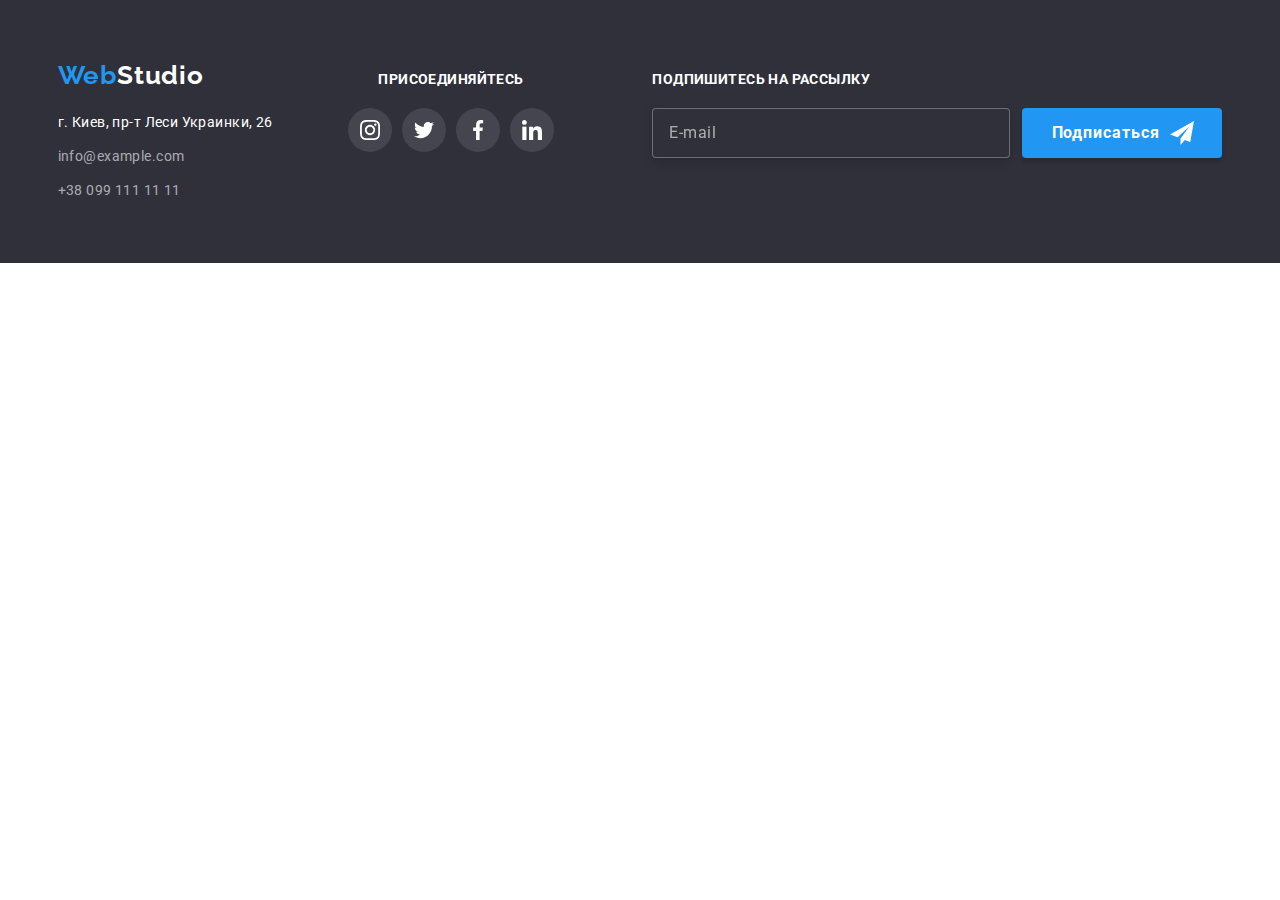
==== index.html @ 40cb7fe3 "footer section" ====
<!DOCTYPE html>
<html lang="ru">
  <head>
    <meta charset="UTF-8" />
    <meta http-equiv="X-UA-Compatible" content="IE=edge" />
    <meta name="viewport" content="width=device-width, initial-scale=1.0" />
    <title>WebStudio</title>
    <link rel="preconnect" href="https://fonts.gstatic.com" />
    <link
      href="https://fonts.googleapis.com/css2?family=Raleway:wght@700&family=Roboto:wght@400;500;700;900&display=swap"
      rel="stylesheet"
    />
    <link
      rel="stylesheet"
      href="https://cdnjs.cloudflare.com/ajax/libs/modern-normalize/1.1.0/modern-normalize.min.css
"
    />
    <link rel="stylesheet" href="./css/main.min.css" />
  </head>
  <body>
    <!--Header-->
    <!-- <header class="header">
      <div class="header__container container">
        <nav class="navigation">
          <a class="logo-link" href="./index.html"
            ><span class="logo-link__web">Web</span
            ><span class="logo-link__studio">Studio</span></a
          >
          <ul class="site-nav list">
            <li class="site-nav__item">
              <a class="site-nav__link link current" href="./index.html"
                >Студия</a
              >
            </li>
            <li class="site-nav__item">
              <a class="site-nav__link link" href="./portfolio.html"
                >Портфолио</a
              >
            </li>
            <li class="site-nav__item">
              <a class="site-nav__link link" href="#">Контакты</a>
            </li>
          </ul>
        </nav>

        <ul class="contact list">
          <li class="contact__item">
            <a class="contact__link link" href="mailto:info@devstudio.com">
              <svg class="contact__icon-envelope" width="16" height="12">
                <use href="./images/sprite.svg#icon-envelope"></use>
              </svg>
              info@devstudio.com
            </a>
          </li>
          <li class="contact__item">
            <a class="contact__link link" href="tel:+380961111111">
              <svg class="contact__icon-smartphone" width="10" height="16">
                <use href="./images/sprite.svg#icon-smartphone"></use>
              </svg>
              +38 (096) 111-11-11</a
            >
          </li>
        </ul>
      </div>
    </header>
 -->
    <main>
      <!--Hero-->

      <!-- <section class="hero">
        <div class="hero-page container">
          <h1 class="hero-page__title">
            Эффективные решения<br />для вашего бизнеса
          </h1>
          <button class="hero-btn" type="button" data-modal-open>
            Заказать услугу
          </button>
        </div>
      </section> -->

      <!--Features-->

      <!-- <section class="features-section">
        <div class="features-container container">
          <h2 class="visually-hidden">Приемущества компании</h2>
          <ul class="features list">
            <li class="features__item">
              <div class="features__wrapper">
                <svg class="features__icon">
                  <use href="./images/sprite.svg#icon-antenna "></use>
                </svg>
              </div>
              <div>
                <h3 class="features__title">Внимание к деталям</h3>
                <p class="features__text">
                  Идейные соображения, а также начало повседневной работы по
                  формированию позиции.
                </p>
              </div>
            </li>

            <li class="features__item">
              <div class="features__wrapper">
                <svg class="features__icon">
                  <use href="./images/sprite.svg#icon-clock "></use>
                </svg>
              </div>
              <div>
                <h3 class="features__title">Пунктуальность</h3>
                <p class="features__text">
                  Задача организации, в особенности же рамки и место обучения
                  кадров влечет за собой.
                </p>
              </div>
            </li>

            <li class="features__item">
              <div class="features__wrapper">
                <svg class="features__icon">
                  <use href="./images/sprite.svg#icon-diagram"></use>
                </svg>
              </div>
              <div>
                <h3 class="features__title">Планирование</h3>
                <p class="features__text">
                  Равным образом консультация с широким активом в значительной
                  степени обуславливает.
                </p>
              </div>
            </li>
            <li class="features__item">
              <div class="features__wrapper">
                <svg class="features__icon">
                  <use href="./images/sprite.svg#icon-astronaut"></use>
                </svg>
              </div>
              <div>
                <h3 class="features__title">Современные технологии</h3>
                <p class="features__text">
                  Значимость этих проблем настолько очевидна, что реализация
                  плановых заданий.
                </p>
              </div>
            </li>
          </ul>
        </div>
      </section> -->

      <!--Projects-->

      <!-- <section class="projects-section">
        <div class="project container">
          <h2 class="project__title">Чем мы занимаемся</h2>
          <ul class="project-list list">
            <li class="project-list__item">
              <div class="project-list__image">
                <img
                  src="./images/sitelayout.jpg"
                  alt="разработчик набирает код"
                  width="370"
                  height="294"
                />
                <p class="project-list__overlay">Десктопные приложения</p>
              </div>
            </li>
            <li class="project-list__item">
              <div class="project-list__image">
                <img
                  src="./images/mobiledesign.jpg"
                  alt="разработка мобильного дизайна"
                  width="370"
                  height="294"
                />
                <p class="project-list__overlay">Мобильные приложения</p>
              </div>
            </li>
            <li class="project-list__item">
              <div class="project-list__image">
                <img
                  src="./images/rastergraphics.jpg"
                  alt="растровая графика"
                  width="370"
                  height="294"
                />
                <p class="project-list__overlay">Дизайнерские решения</p>
              </div>
            </li>
          </ul>
        </div>
      </section> -->

      <!--Team company-->

      <!--<section class="team-section">
        <div class="team container">
          <h2 class="team__title">Наша команда</h2>
          <ul class="team-list list">
            <li class="team-list__item">
              <picture>
                <source
                  media="(min-width: 1200px )"
                  srcset="
                    ./images/team/igordemianenko-desktop.webp    1x,
                    ./images/team/igordemianenko-desktop@2x.webp 2x
                  "
                />
                <source
                  media="(min-width: 1200px )"
                  srcset="
                    ./images/team/igordemianenko-desktop.jpg    1x,
                    ./images/team/igordemianenko-desktop@2x.jpg 2x
                  "
                />
                <source
                  media="(min-width: 768px)"
                  srcset="
                    ./images/team/igordemianenko-tablet.webp    1x,
                    ./images/team/igordemianenko-tablet@2x.webp 2x
                  "
                />

                <source
                  media="(min-width: 768px )"
                  srcset="
                    ./images/team/igordemianenko-tablet.jpg    1x,
                    ./images/team/igordemianenko-tablet@2x.jpg 2x
                  "
                />

                <source
                  media="(min-width: 320px )"
                  srcset="
                    ./images/team/igordemianenko-tel.webp    1x,
                    ./images/team/igordemianenko-tel@2x.webp 2x
                  "
                />

                <source
                  media="(min-width: 320px )"
                  srcset="
                    ./images/team/igordemianenko-tel.jpg    1x,
                    ./images/team/igordemianenko-tel@2x.jpg 2x
                  "
                />

                <img src="#" alt="фото игорь демьяненко" />
              </picture>

              <div class="person">
                <h3 class="person__name">Игорь Демьяненко</h3>
                <p class="person__position" lang="en">Product Designer</p>
                <ul class="social-list list">
                  <li class="social-list__item">
                    <a href="#" class="social-list__link">
                      <svg class="social-list__icon">
                        <use href="./images/sprite.svg#icon-instagram"></use>
                      </svg>
                    </a>
                  </li>
                  <li class="social-list__item">
                    <a href="#" class="social-list__link">
                      <svg class="social-list__icon">
                        <use href="./images/sprite.svg#icon-twitter"></use>
                      </svg>
                    </a>
                  </li>
                  <li class="social-list__item">
                    <a href="" class="social-list__link">
                      <svg class="social-list__icon">
                        <use href="./images/sprite.svg#icon-facebook"></use>
                      </svg>
                    </a>
                  </li>
                  <li class="social-list__item">
                    <a href="" class="social-list__link">
                      <svg class="social-list__icon">
                        <use href="./images/sprite.svg#icon-linkedin"></use>
                      </svg>
                    </a>
                  </li>
                </ul>
              </div>
            </li>
            <li class="team-list__item">
              <picture>
                <source
                  media="(min-width: 1200px )"
                  srcset="
                    ./images/team/olharepina-desktop.webp    1x,
                    ./images/team/olharepina-desktop@2x.webp 2x
                  "
                />

                <source
                  media="(min-width: 1200px )"
                  srcset="
                    ./images/team/olharepina-desktop.jpg    1x,
                    ./images/team/olharepina-desktop@2x.jpg 2x
                  "
                />

                <source
                  media="(min-width: 768px )"
                  srcset="
                    ./images/team/olharepina-tablet.webp    1x,
                    ./images/team/olharepina-tablet@2x.webp 2x
                  "
                />
                <source
                  media="(min-width: 768px )"
                  srcset="
                    ./images/team/olharepina-tablet.jpg    1x,
                    ./images/team/olharepina-tablet@2x.jpg 2x
                  "
                />
                <source
                  media="(min-width: 320px )"
                  srcset="
                    ./images/team/olharepina-tel.webp    1x,
                    ./images/team/olharepina-tel@2x.webp 2x
                  "
                />

                <source
                  media="(min-width: 320px )"
                  srcset="
                    ./images/team/olharepina-tel.jpg    1x,
                    ./images/team/olharepina-tel@2x.jpg 2x
                  "
                />
                <img src="#" alt="фото ольга репина" />
              </picture>

              <div class="person">
                <h3 class="person__name">Ольга Репина</h3>
                <p class="person__position" lang="en">Frontend Developer</p>
                <ul class="social-list list">
                  <li class="social-list__item">
                    <a href="#" class="social-list__link">
                      <svg class="social-list__icon">
                        <use href="./images/sprite.svg#icon-instagram"></use>
                      </svg>
                    </a>
                  </li>
                  <li class="social-list__item">
                    <a href="#" class="social-list__link">
                      <svg class="social-list__icon">
                        <use href="./images/sprite.svg#icon-twitter"></use>
                      </svg>
                    </a>
                  </li>
                  <li class="social-list__item">
                    <a href="" class="social-list__link">
                      <svg class="social-list__icon">
                        <use href="./images/sprite.svg#icon-facebook"></use>
                      </svg>
                    </a>
                  </li>
                  <li class="social-list__item">
                    <a href="" class="social-list__link">
                      <svg class="social-list__icon">
                        <use href="./images/sprite.svg#icon-linkedin"></use>
                      </svg>
                    </a>
                  </li>
                </ul>
              </div>
            </li>
            <li class="team-list__item">
              <picture>
                <source
                  media="(min-width: 1200px )"
                  srcset="
                    ./images/team/nikolaytarasov-desktop.webp    1x,
                    ./images/team/nikolaytarasov-desktop@2x.webp 2x
                  "
                />

                <source
                  media="(min-width: 1200px )"
                  srcset="
                    ./images/team/nikolaytarasov-desktop.jpg    1x,
                    ./images/team/nikolaytarasov-desktop@2x.jpg 2x
                  "
                />
                <source
                  media="(min-width: 768px )"
                  srcset="
                    ./images/team/nikolaytarasov-tablet.webp    1x,
                    ./images/team/nikolaytarasov-tablet@2x.webp 2x
                  "
                />

                <source
                  media="(min-width: 768px )"
                  srcset="
                    ./images/team/nikolaytarasov-tablet.jpg    1x,
                    ./images/team/nikolaytarasov-tablet@2x.jpg 2x
                  "
                />
                <source
                  media="(min-width: 320px )"
                  srcset="
                    ./images/team/nikolaytarasov-tel.webp    1x,
                    ./images/team/nikolaytarasov-tel@2x.webp 2x
                  "
                />
                <source
                  media="(min-width: 320px )"
                  srcset="
                    ./images/team/nikolaytarasov-tel.jpg    1x,
                    ./images/team/nikolaytarasov-tel@2x.jpg 2x
                  "
                />
                <img src="#" alt="фото николай тарасов" />
              </picture>

              <div class="person">
                <h3 class="person__name">Николай Тарасов</h3>
                <p class="person__position" lang="en">Marketing</p>
                <ul class="social-list list">
                  <li class="social-list__item">
                    <a href="#" class="social-list__link">
                      <svg class="social-list__icon">
                        <use href="./images/sprite.svg#icon-instagram"></use>
                      </svg>
                    </a>
                  </li>
                  <li class="social-list__item">
                    <a href="#" class="social-list__link">
                      <svg class="social-list__icon">
                        <use href="./images/sprite.svg#icon-twitter"></use>
                      </svg>
                    </a>
                  </li>
                  <li class="social-list__item">
                    <a href="" class="social-list__link">
                      <svg class="social-list__icon">
                        <use href="./images/sprite.svg#icon-facebook"></use>
                      </svg>
                    </a>
                  </li>
                  <li class="social-list__item">
                    <a href="" class="social-list__link">
                      <svg class="social-list__icon">
                        <use href="./images/sprite.svg#icon-linkedin"></use>
                      </svg>
                    </a>
                  </li>
                </ul>
              </div>
            </li>
            <li class="team-list__item">
              <picture>
                <source
                  media="(min-width: 1200px )"
                  srcset="
                    ./images/team/michailermakov-desktop.webp    1x,
                    ./images/team/michailermakov-desktop@2x.webp 2x
                  "
                />
                <source
                  media="(min-width: 1200px )"
                  srcset="
                    ./images/team/michailermakov-desktop.jpg    1x,
                    ./images/team/michailermakov-desktop@2x.jpg 2x
                  "
                />
                <source
                  media="(min-width: 768px)"
                  srcset="
                    ./images/team/michailermakov-tablet.webp    1x,
                    ./images/team/michailermakov-tablet@2x.webp 2x
                  "
                />

                <source
                  media="(min-width: 768px)"
                  srcset="
                    ./images/team/michailermakov-tablet.jpg    1x,
                    ./images/team/michailermakov-tablet@2x.jpg 2x
                  "
                />
                <source
                  media="(min-width: 320px)"
                  srcset="
                    ./images/team/michailermakov-tel.webp    1x,
                    ./images/team/michailermakov-tel@2x.webp 2x
                  "
                />

                <source
                  media="(min-width: 320px)"
                  srcset="
                    ./images/team/michailermakov-tel.jpg    1x,
                    ./images/team/michailermakov-tel@2x.jpg 2x
                  "
                />
                <img src="#" alt="фото михаил ермаков" />
              </picture>

              <div class="person">
                <h3 class="person__name">Михаил Ермаков</h3>
                <p class="person__position" lang="en">UI Designer</p>
                <ul class="social-list list">
                  <li class="social-list__item">
                    <a href="#" class="social-list__link">
                      <svg class="social-list__icon">
                        <use href="./images/sprite.svg#icon-instagram"></use>
                      </svg>
                    </a>
                  </li>
                  <li class="social-list__item">
                    <a href="#" class="social-list__link">
                      <svg class="social-list__icon">
                        <use href="./images/sprite.svg#icon-twitter"></use>
                      </svg>
                    </a>
                  </li>
                  <li class="social-list__item">
                    <a href="#" class="social-list__link">
                      <svg class="social-list__icon">
                        <use href="./images/sprite.svg#icon-facebook"></use>
                      </svg>
                    </a>
                  </li>
                  <li class="social-list__item">
                    <a href="#" class="social-list__link">
                      <svg class="social-list__icon">
                        <use href="./images/sprite.svg#icon-linkedin"></use>
                      </svg>
                    </a>
                  </li>
                </ul>
              </div>
            </li>
          </ul>
        </div>
      </section>
      -->

      <!--Clients-->

      <!--  <section class="clients-section">
        <div class="clients-container container">
          <h2 class="clients-container__title">Постоянные клиенты</h2>
          <ul class="client list">
            <li class="client__item">
              <a href="#" class="client__link">
                <svg class="client__icon" width="106" height="60">
                  <use href="./images/sprite.svg#icon-company1"></use>
                </svg>
              </a>
            </li>
            <li class="client__item">
              <a href="#" class="client__link">
                <svg class="client__icon" width="106" height="60">
                  <use href="./images/sprite.svg#icon-company2"></use>
                </svg>
              </a>
            </li>
            <li class="client__item">
              <a href="#" class="client__link">
                <svg class="client__icon" width="106" height="60">
                  <use href="./images/sprite.svg#icon-company3"></use>
                </svg>
              </a>
            </li>
            <li class="client__item">
              <a href="#" class="client__link">
                <svg class="client__icon" width="106" height="60">
                  <use href="./images/sprite.svg#icon-company4"></use>
                </svg>
              </a>
            </li>
            <li class="client__item">
              <a href="#" class="client__link">
                <svg class="client__icon" width="106" height="60">
                  <use href="./images/sprite.svg#icon-company-5"></use>
                </svg>
              </a>
            </li>
            <li class="client__item">
              <a href="#" class="client__link">
                <svg class="client__icon" width="106" height="60">
                  <use href="./images/sprite.svg#icon-company6"></use>
                </svg>
              </a>
            </li>
          </ul>
        </div>
      </section> -->
    </main>

    <!--Footer-->

    <footer class="footer">
      <div class="footer-container container">
        <div class="footer-contacts">
          <a class="footer-logo" href="./index.html"
            ><span class="logo-link__web">Web</span
            ><span class="footer-logo__studio">Studio</span></a
          >
          <address class="address-company">
            г. Киев, пр-т Леси Украинки, 26
          </address>
          <ul class="address list">
            <li class="address__link-item">
              <a class="address__link" href="mailto:info@example.com"
                >info@example.com</a
              >
            </li>
            <li class="address__link-item">
              <a class="address__link" href="tel:+380991111111">
                +38 099 111 11 11</a
              >
            </li>
          </ul>
        </div>

        <div class="footer-social">
          <p class="footer-social__text">присоединяйтесь</p>
          <ul class="footer-list list">
            <li class="footer-list__item">
              <a href="#" class="footer-list__link">
                <svg class="footer-list__icon">
                  <use href="./images/sprite.svg#icon-instagram"></use>
                </svg>
              </a>
            </li>
            <li class="footer-list__item">
              <a href="#" class="footer-list__link">
                <svg class="footer-list__icon">
                  <use href="./images/sprite.svg#icon-twitter"></use>
                </svg>
              </a>
            </li>
            <li class="footer-list__item">
              <a href="#" class="footer-list__link">
                <svg class="footer-list__icon">
                  <use href="./images/sprite.svg#icon-facebook"></use>
                </svg>
              </a>
            </li>
            <li class="footer-list__item">
              <a href="#" class="footer-list__link">
                <svg class="footer-list__icon">
                  <use href="./images/sprite.svg#icon-linkedin"></use>
                </svg>
              </a>
            </li>
          </ul>
        </div>

        <div class="subscription">
          <p class="subscription__text">Подпишитесь на рассылку</p>
          <form action="#" class="footer-form">
            <label>
              <input
                type="email"
                class="footer-form__email"
                name="footer-email"
                placeholder="E-mail"
                title="your@mail.com"
                required
              />
            </label>
            <button type="submit" class="footer-btn">
              Подписаться
              <svg class="footer-btn__icon" width="24" height="24">
                <use href="./images/sprite.svg#icon-icon-send"></use>
              </svg>
            </button>
          </form>
        </div>
      </div>
    </footer>

    <!--Backdrop-->

    <!-- <div class="backdrop is-hidden" data-modal>
      <div class="modal-window">
        <button class="close-window" type="button">
          <svg
            class="close-window__icon"
            width="18"
            height="18"
            data-modal-close
          >
            <use href="./images/sprite.svg#icon-close"></use>
          </svg>
        </button>
        <form action="#" class="modal-form">
          <p class="modal-form__text">
            Оставьте свои данные, мы вам перезвоним
          </p>
          <label class="modal-form__field">
            Имя
            <span class="modal-form__wrapper">
              <input
                type="text"
                class="modal-form__input"
                name="user-name"
                minlength="2"
                pattern="[a-zA-Zа-яёА-ЯЁ]+"
                title="имя должно содержать символы латиницы или кириллицы"
                required
              />
              <svg class="modal-form__icon">
                <use href="./images/sprite.svg#icon-person"></use>
              </svg>
            </span>
          </label>
          <label class="modal-form__field">
            Телефон
            <span class="modal-form__wrapper">
              <input
                type="tel"
                class="modal-form__input"
                name="user-tel"
                pattern="[0-9]{3}-[0-9]{3}-[0-9]{2}-[0-9]{2}"
                title="096-000-00-00"
                required
              />
              <svg class="modal-form__icon">
                <use href="./images/sprite.svg#icon-phone"></use>
              </svg>
            </span>
          </label>
          <label class="modal-form__field">
            Почта
            <span class="modal-form__wrapper">
              <input
                type="email"
                class="modal-form__input"
                name="user-email"
                title="your@mail.com"
                required
              />
              <svg class="modal-form__icon">
                <use href="./images/sprite.svg#icon-email"></use>
              </svg>
            </span>
          </label>
          <label class="modal-form__field">
            Комментарий
            <textarea
              name="user-message"
              class="modal-form__message"
              placeholder="Введите текст"
            ></textarea>
          </label>
          <input
            type="checkbox"
            class="modal-form__checkbox visually-hidden"
            id="accept-policy"
          />
          <label for="accept-policy" class="modal-form__checkbox-label"
            >Соглашаюсь с рассылкой и принимаю&nbsp;
            <a href="#" class="modal-form__link">Условия договора</a>
          </label>
          <button type="submit" class="modal-form__button">Отправить</button>
        </form>
      </div>
    </div> -->
    <!-- <script src="./js/modal.js"></script> -->
  </body>
</html>
---- css/main.min.css ----
:root{--main-font: "Roboto", sans-serif;--secondary-font: "Raleway", sans-serif;--accent-color: #2196f3;--main-color: #212121;--secondary-color: #757575}.visually-hidden{position:absolute !important;clip:rect(1px 1px 1px 1px);clip:rect(1px, 1px, 1px, 1px);padding:0 !important;border:0 !important;height:1px !important;width:1px !important;overflow:hidden}h1,h2,h3,h4,h5,h6,p{margin-top:0;margin-bottom:0}ul,ol{margin-top:0;margin-bottom:0;padding-left:0}img{display:block}body{font-family:var(--main-font);font-weight:400;color:var(--main-color)}.link,.contact-link,.logo-link{text-decoration:none}.list{list-style:none;padding:0;margin:0}.container{padding-left:15px;padding-right:15px}@media screen and (min-width: 480px){.container{width:480px;margin:0 auto}}@media screen and (min-width: 768px){.container{width:768px}}@media screen and (min-width: 1200px){.container{width:1200px}}.hero-btn{font-family:inherit;background:var(--accent-color);font-weight:700;font-size:16px;line-height:1.87;display:flex;align-items:center;letter-spacing:0.06em;color:#ffffff;cursor:pointer;border-radius:4px;border:none;padding:10px 32px;text-align:center;margin-left:auto;margin-right:auto;transition-duration:250ms;transition-timing-function:cubic-bezier(0.4, 0, 0.2, 1)}.hero-btn:hover,.hero-btn:focus{background:#188ce8}.social-list{display:flex;justify-content:space-between;align-items:center}.social-list__link{display:flex;align-items:center;justify-content:center;width:44px;height:44px;border-radius:50%;background-color:#ffffff;fill:#afb1b8;transition-duration:250ms;transition-timing-function:cubic-bezier(0.4, 0, 0.2, 1)}.social-list__link:hover,.social-list__link:focus{background:var(--accent-color);fill:#ffffff}.social-list__icon{width:20px;height:20px}.footer-list{display:flex;align-items:center;justify-content:center}.footer-list__item{display:flex;align-items:center;justify-content:center;margin-right:10px}.footer-list__item:last-child{margin-right:0}.footer-list__link{display:flex;align-items:center;justify-content:center;width:44px;height:44px;border-radius:50%;background-color:rgba(255,255,255,0.1);fill:#ffffff}.footer-list__link:hover,.footer-list__link:focus{background:var(--accent-color)}.footer-list__icon{width:20px;height:20px}.footer-btn{position:relative;width:200px;height:50px;padding-top:10px;padding-bottom:10px;padding-right:62px;padding-left:29px;font-family:inherit;background:var(--accent-color);font-weight:700;font-size:16px;line-height:1.87;letter-spacing:0.06em;color:#ffffff;box-shadow:0px 4px 4px rgba(0,0,0,0.15);border-radius:4px;border:none;cursor:pointer;transition-duration:250ms;transition-timing-function:cubic-bezier(0.4, 0, 0.2, 1)}.footer-btn:hover,.footer-btn:focus{background:#188ce8}.footer-btn__icon{position:absolute;top:13px;right:28px}.backdrop{position:fixed;top:0;left:0;width:100vw;height:100vh;background:rgba(0,0,0,0.2);opacity:1;transition:opacity 250ms cubic-bezier(0.4, 0, 0.2, 1),visibility 250ms cubic-bezier(0.4, 0, 0.2, 1)}.backdrop.is-hidden{opacity:0;pointer-events:none}.modal-window{position:absolute;top:50%;left:50%;min-width:528px;min-height:581px;background-color:#ffffff;transform:translate(-50%, -50%);padding:40px}.close-window{position:absolute;top:8px;right:8px;width:30px;height:30px;background-color:#ffffff;border-radius:50%;border:1px solid rgba(0,0,0,0.1);padding:0;cursor:pointer}.close-window__icon{position:absolute;top:50%;left:50%;transform:translate(-50%, -50%);transition-duration:250ms;transition-timing-function:cubic-bezier(0.4, 0, 0.2, 1)}.close-window__icon:hover,.close-window__icon:focus{fill:var(--accent-color)}.modal-form{display:flex;flex-direction:column}.modal-form__text{font-weight:700;font-size:20px;line-height:1.15;text-align:center;letter-spacing:0.03em;color:#212121;margin-bottom:12px}.modal-form__field{font-weight:400;font-size:12px;line-height:1.16;letter-spacing:0.01em;color:#757575;margin-bottom:10px}.modal-form__wrapper{position:relative;display:block;margin-top:4px}.modal-form__input{width:100%;height:40px;border:1px solid rgba(33,33,33,0.2);border-radius:4px;padding-left:42px;transition:border-color 250ms cubic-bezier(0.4, 0, 0.2, 1)}.modal-form__input:focus{outline:none;border-color:var(--accent-color)}.modal-form__icon{position:absolute;top:50%;left:12px;transform:translateY(-50%);display:block;width:18px;height:18px;fill:#212121;transition:fill 250ms cubic-bezier(0.4, 0, 0.2, 1)}.modal-form__input:focus+.modal-form__icon{fill:var(--accent-color)}.modal-form__message{width:100%;height:120px;margin-top:4px;color:#000000;border:1px solid rgba(33,33,33,0.2);border-radius:4px;padding:12px 16px;resize:none;transition:border-color 250ms cubic-bezier(0.4, 0, 0.2, 1)}.modal-form__message::placeholder{color:rgba(117,117,117,0.5)}.modal-form__message:focus{outline:none;border-color:var(--accent-color)}.modal-form__checkbox-label{display:flex;align-items:center;justify-content:center;font-size:14px;line-height:1.71;letter-spacing:0.03em;color:#757575;margin-bottom:30px;margin-left:14px}.modal-form__checkbox-label::before{display:block;content:"";width:16px;height:15px;border:1px solid #212121;border-radius:2px;cursor:pointer;margin-right:8px}.modal-form__checkbox:checked+.modal-form__checkbox-label::before{background-image:url("../images/vector.svg");background-color:var(--accent-color);background-repeat:no-repeat;background-size:contain;border:none;border-radius:2px;background-position:center}.modal-form__checkbox:focus+.modal-form__checkbox-label::before{outline:1px solid #212121}.modal-form__link{color:var(--accent-color)}.modal-form__button{font-family:inherit;background:var(--accent-color);font-weight:700;font-size:16px;line-height:1.87;display:flex;align-items:center;letter-spacing:0.06em;color:#ffffff;cursor:pointer;border-radius:4px;border:none;padding:10px 56px;text-align:center;margin-left:auto;margin-right:auto;transition-duration:250ms;transition-timing-function:cubic-bezier(0.4, 0, 0.2, 1)}.modal-form__button:hover,.modal-form__button:focus{background:#188ce8}.header{background:#ffffff;padding-top:24px;padding-bottom:25px;border:1px solid #ececec}.header__container{display:flex;align-items:center;justify-content:space-between}.navigation{display:flex;align-items:center}.logo-link{margin-right:92px}.logo-link__web{color:var(--accent-color);font-family:var(--secondary-font);font-weight:700;font-size:26px;line-height:1.19;letter-spacing:0.03em}.logo-link__studio{color:#000000;font-family:var(--secondary-font);font-weight:700;font-size:26px;line-height:1.19;letter-spacing:0.03em}.site-nav{display:flex;align-items:center}.site-nav__item:not(:last-child){margin-right:50px}.site-nav__link{position:relative;font-weight:500;font-size:14px;line-height:1.14;letter-spacing:0.02em;color:var(--main-color);transition-duration:250ms;transition-timing-function:cubic-bezier(0.4, 0, 0.2, 1)}.site-nav__link:hover,.site-nav__link:focus{color:var(--accent-color)}.site-nav__link.current{color:var(--accent-color)}.site-nav__link.current::after{position:absolute;content:"";width:100%;height:4px;border-radius:2px;background-color:var(--accent-color);display:block;bottom:-33px}.contact{display:flex;align-items:center}.contact__item{margin-right:30px}.contact__item:last-child{margin-right:0}.contact__link{display:flex;align-items:center;font-weight:500;font-size:14px;line-height:1.14;letter-spacing:0.02em;color:var(--secondary-color);transition-duration:250ms;transition-timing-function:cubic-bezier(0.4, 0, 0.2, 1)}.contact__link:hover,.contact__link:focus{color:var(--accent-color)}.contact__icon-envelope{margin-right:10px;fill:currentColor}.contact__icon-smartphone{margin-right:10px;fill:currentColor}.hero{background-image:linear-gradient(rgba(47,48,58,0.4), rgba(47,48,58,0.4)),url("../../images/hero/hero-bg-tel.jpg, ../../hero-bg-tel@2x.jpg ");max-width:1600px;background-size:cover;background-repeat:no-repeat;background-position:center;text-align:center}.hero-page{padding-bottom:118px;padding-top:118px}.hero-page__title{font-weight:900;font-size:26px;line-height:1.61;letter-spacing:0.06em;text-transform:uppercase;color:#ffffff;margin-bottom:30px}@media screen and (min-width: 768px){.hero{background-image:linear-gradient(rgba(47,48,58,0.4), rgba(47,48,58,0.4)),url("../../images/hero/hero-bg-tablet.jpg,../../hero-bg-tablet@2x.jpg")}}@media screen and (min-width: 1200px){.hero{background-image:linear-gradient(rgba(47,48,58,0.4), rgba(47,48,58,0.4)),url("../../images/hero/hero-bg-desktop.jpg,../../hero-bg-desktop@2x.jpg")}.hero-page{padding-bottom:200px;padding-top:200px}.hero-page__title{font-size:44px;line-height:1.36}}.features-section{background:#ffffff}.features{padding-top:60px;padding-bottom:60px}.features__item{margin-bottom:30px}.features__item:last-child{margin-bottom:0}.features__wrapper{display:flex;align-items:center;justify-content:center;background:#f5f4fa;width:450px;height:120px;border-radius:4px;margin-bottom:30px}.features__icon{width:70px;height:70px}.features__title{display:flex;justify-content:center;font-weight:700;font-size:14px;line-height:1.14;letter-spacing:0.03em;text-transform:uppercase;color:var(--main-color);margin-top:0;margin-bottom:10px}.features__text{font-size:14px;line-height:1.71;letter-spacing:0.03em;color:var(--secondary-color);margin-top:0}@media screen and (min-width: 768px){.features{display:flex;flex-wrap:wrap;margin-right:-30px;margin-bottom:-30px}.features__item{margin-right:30px;flex-basis:calc((100% - 60px) / 2)}.features__item:nth-last-child(-n+2){margin-bottom:0}.features__wrapper{width:354px}.features__title{display:block}}@media screen and (min-width: 1200px){.features-container{display:flex;align-items:center}.features{flex-wrap:unset;margin:0;padding-top:94px;padding-bottom:94px}.features__item{margin-right:30px;margin-bottom:0}.features__item:last-child{margin-right:0}.features__wrapper{width:270px}}.projects-section{display:none}@media screen and (min-width: 1200px){.projects-section{display:block;background:#ffffff}.project{padding-bottom:94px}.project__title{font-weight:700;font-size:36px;line-height:1.16;text-align:center;letter-spacing:0.03em;color:var(--main-color);margin-top:0;margin-bottom:50px}.project-list{display:flex;align-items:center;justify-content:space-between}.project-list__item{width:370px;height:294px;margin-right:30px}.project-list__item:last-child{margin-right:0}.project-list__image{position:relative}.project-list__overlay{position:absolute;bottom:0;left:0;width:100%;height:70px;background:rgba(47,48,58,0.8);font-weight:700;font-size:14px;line-height:1.14;text-align:center;letter-spacing:0.03em;text-transform:uppercase;color:#ffffff;padding-top:27px}}.team-section{background:#f5f4fa}.team{padding-top:60px;padding-bottom:60px}.team__title{font-weight:700;font-size:28px;line-height:1.17px;text-align:center;letter-spacing:0.03em;color:var(--main-color);margin-bottom:30px}.team-list__item{width:450px;height:622px;margin-bottom:30px;background:#ffffff;box-shadow:0px 1px 3px rgba(0,0,0,0.12),0px 1px 1px rgba(0,0,0,0.14),0px 2px 1px rgba(0,0,0,0.2);border-radius:0px 0px 4px 4px}.team-list__item:last-child{margin-bottom:0}.person{padding-top:30px;padding-bottom:24px;padding-left:122px;padding-right:122px}.person__name{font-weight:500;font-size:16px;line-height:1.18;letter-spacing:0.03em;color:var(--main-color);text-align:center}.person__position{font-size:16px;line-height:1.18;letter-spacing:0.03em;color:var(--secondary-color);text-align:center;margin-top:10px;margin-bottom:16px}@media screen and (min-width: 768px){.team-list{display:flex;flex-wrap:wrap;margin-right:-30px;margin-bottom:-30px}.team-list__item{width:354px;height:536px;margin-right:30px;margin-bottom:30px;flex-basis:calc((100% - 60px) / 2)}.team-list__item:nth-last-child(-n+2){margin-bottom:0}.team-list__item:last-child{margin-right:0}.person{padding-left:74px;padding-right:74px}}@media screen and (min-width: 1200px){.team{padding-top:94px;padding-bottom:94px}.team__title{font-size:36px;line-height:1.16;margin-bottom:50px}.team-list{flex-wrap:unset;margin-right:0;margin-bottom:0}.team-list__item{width:270px;height:428px;margin-right:30px;margin-bottom:0}.team-list__item:last-child{margin-right:0}.person{padding-bottom:30px;padding-left:32px;padding-right:32px}}.clients-section{background:#ffffff}.clients-container{padding-top:60px;padding-bottom:60px}.clients-container__title{font-weight:700;font-size:28px;line-height:1.17;text-align:center;letter-spacing:0.03em;color:var(--main-color);margin-bottom:30px}.client{display:flex;flex-wrap:wrap;margin-right:-30px;margin-bottom:-30px}.client__item{display:flex;align-items:center;justify-content:space-between;margin-right:30px;margin-bottom:30px}.client__item:nth-last-child(-n+2){margin-bottom:0px}.client__link{display:flex;align-items:center;justify-content:center;border:1px solid #afb1b8;border-radius:4px;width:210px;height:92px;fill:#afb1b8;transition-duration:250ms;transition-timing-function:cubic-bezier(0.4, 0, 0.2, 1)}.client__link:hover,.client__link:focus{fill:var(--accent-color)}.client__link:hover,.client__link:focus{border:1px solid var(--accent-color)}@media screen and (min-width: 768px){.client{justify-content:center}.client__item:nth-last-child(-n+3){margin-bottom:0px}.client__item:nth-child(3n+3){margin-right:0}.client__link{width:226px;height:92px}}@media screen and (min-width: 1200px){.clients-container{padding-top:94px;padding-bottom:94px}.clients-container__title{font-size:36px;line-height:1.16;margin-bottom:50px}.client{flex-wrap:nowrap;margin-right:0;margin-bottom:0}.client__item{margin-right:30px;margin-bottom:0}.client__item:nth-child(3n+3){margin-right:30px}.client__item:last-child{margin-right:0}.client__link{width:172px;height:94px}}.footer{background:#2f303a}.footer-container{padding-top:60px;padding-bottom:60px}.footer-contacts{text-align:center;margin-bottom:60px}.footer-logo{text-decoration:none}.footer-logo__studio{font-family:var(--secondary-font);font-weight:700;font-size:26px;line-height:1.19;letter-spacing:0.03em;color:#ffffff}.address-company{color:#ffffff;font-style:normal;font-size:14px;line-height:1.71;letter-spacing:0.03em;margin-top:20px}.address__link-item{margin-top:10px}.address__link{text-decoration:none;font-size:14px;line-height:1.71;letter-spacing:0.03em;color:rgba(255,255,255,0.6);display:inline-block;transition-duration:250ms;transition-timing-function:cubic-bezier(0.4, 0, 0.2, 1)}.address__link:hover,.address__link:focus{color:var(--accent-color)}.footer-social{margin-bottom:60px}.footer-social__text{text-align:center;font-weight:700;font-size:14px;line-height:1.14;letter-spacing:0.03em;text-transform:uppercase;color:#ffffff;margin-bottom:20px}.subscription{text-align:center}.subscription__text{font-weight:700;font-size:14px;line-height:1.14;letter-spacing:0.03em;text-transform:uppercase;color:#ffffff;margin-bottom:20px}.footer-form__email{width:450px;margin-bottom:20px;padding-top:15px;padding-bottom:15px;padding-left:16px;color:#ffffff;background-color:#2f303a;border:1px solid rgba(255,255,255,0.3);filter:drop-shadow(0px 4px 4px rgba(0,0,0,0.15));border-radius:4px}.footer-form__email::placeholder{font-weight:400;font-size:16px;line-height:1.25;letter-spacing:0.03em;color:rgba(255,255,255,0.6)}@media screen and (min-width: 768px){.footer-container{display:flex;flex-wrap:wrap;justify-content:space-around;align-items:baseline}.footer-contacts{display:flex;flex-direction:column;margin-bottom:60px}.footer-social{margin-bottom:0}.footer-form{display:flex;flex-direction:column;align-items:center}}@media screen and (min-width: 1200px){.footer-container{display:flex;align-items:baseline}.footer-contacts{display:block;text-align:left;margin-right:70px;margin-bottom:0}.footer-logo{display:inline-block;margin-right:0px}.footer-social{margin-right:93px}.subscription{text-align:left}.footer-form{display:flex;flex-direction:row;align-items:stretch}.footer-form__email{width:358px;margin-right:12px}}.developments-section{background:#ffffff}.developments-container{padding-top:94px;padding-bottom:94px}.catalog-nav{list-style:none;display:flex;align-items:center;justify-content:center;margin-bottom:34px}.catalog-nav__item{margin-right:8px}.catalog-nav__item:last-child{margin-right:0px}.catalog-nav__btn{font-family:inherit;background:#f5f4fa;font-weight:500;font-size:16px;line-height:1.62;text-align:center;letter-spacing:0.03em;color:#212121;border-radius:4px;cursor:pointer;border:none;padding:6px 22px;transition-duration:250ms;transition-timing-function:cubic-bezier(0.4, 0, 0.2, 1)}.catalog-nav__btn:hover,.catalog-nav__btn:focus{background-color:var(--accent-color);color:#ffffff;box-shadow:0px 3px 1px rgba(0,0,0,0.1),0px 1px 2px rgba(0,0,0,0.08),0px 2px 2px rgba(0,0,0,0.12);border-radius:4px}.catalog-nav__btn.current{background-color:var(--accent-color);color:#ffffff}.development{display:flex;flex-wrap:wrap;margin-top:-30px;margin-left:-30px}.development__item{margin-top:30px;margin-left:30px;transition-duration:250ms;transition-timing-function:cubic-bezier(0.4, 0, 0.2, 1)}.development__item:hover{box-shadow:0px 1px 1px rgba(0,0,0,0.12),0px 4px 4px rgba(0,0,0,0.06),1px 4px 6px rgba(0,0,0,0.16)}.development__link{text-decoration:none;display:block}.development__link:hover .development__overlay,.development__link:focus .development__overlay{transform:translateY(0%)}.development__image{position:relative;overflow:hidden}.development__overlay{position:absolute;top:0;left:0;width:100%;height:100%;background:rgba(33,150,243,0.9);color:#ffffff;overflow:auto;font-weight:400;font-size:18px;line-height:1.55;letter-spacing:0.03em;padding:63px 24px;transform:translateY(100%);transition-duration:250ms;transition-timing-function:cubic-bezier(0.4, 0, 0.2, 1)}.development__description{padding-top:20px;padding-bottom:20px;padding-left:24px;padding-right:24px;border:1px solid #eeeeee}.development__name{font-weight:700;font-size:18px;line-height:2;letter-spacing:0.06em;color:var(--main-color);margin-bottom:4px}.development__section-app{font-size:16px;line-height:1.87;letter-spacing:0.03em;color:var(--secondary-color)}
/*# sourceMappingURL=main.min.css.map */
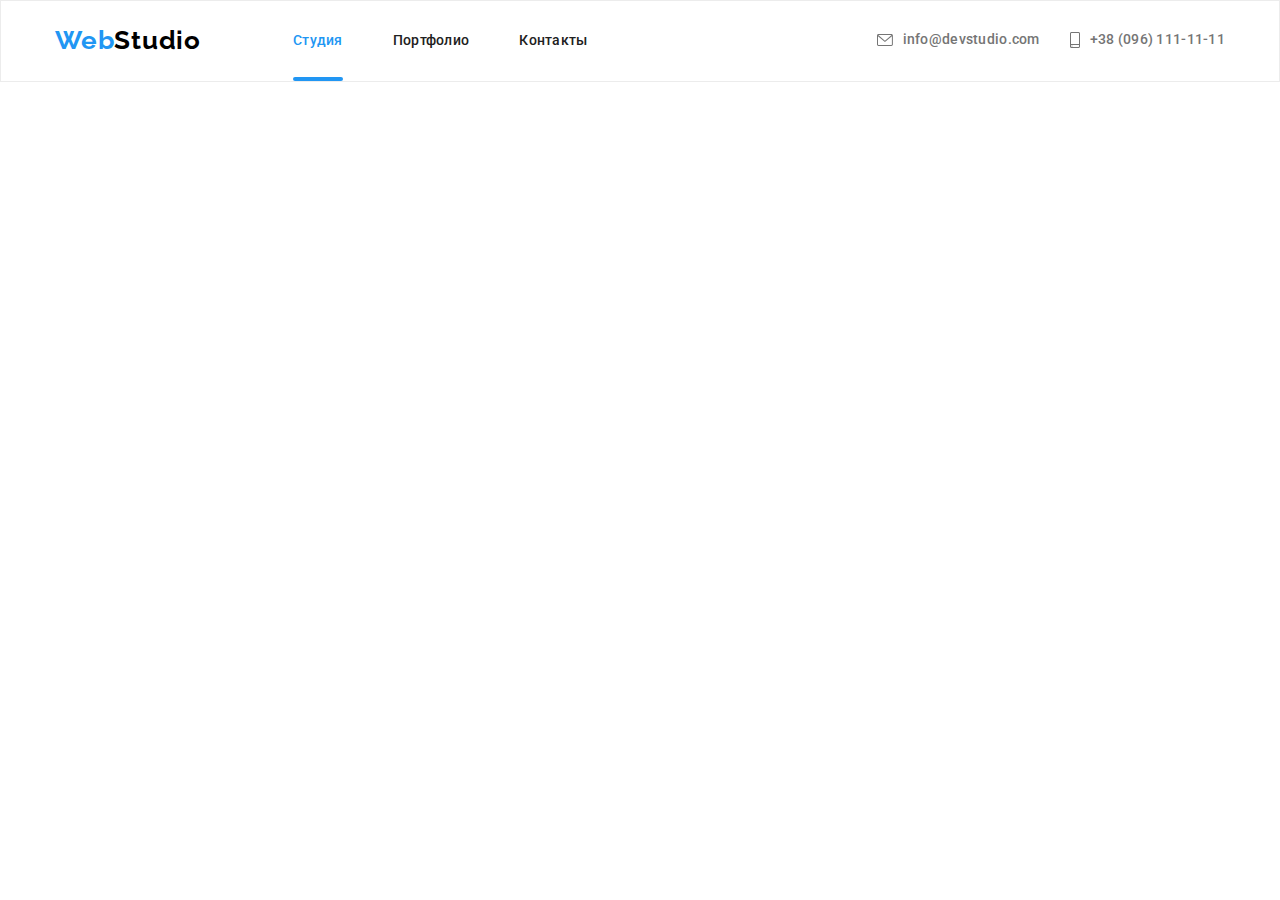
==== commit 0d5fc30f: "portfolio section" ====
--- a/index.html
+++ b/index.html
@@ -19,7 +19,7 @@
   </head>
   <body>
     <!--Header-->
-    <!-- <header class="header">
+    <header class="header">
       <div class="header__container container">
         <nav class="navigation">
           <a class="logo-link" href="./index.html"
@@ -63,7 +63,7 @@
         </ul>
       </div>
     </header>
- -->
+
     <main>
       <!--Hero-->
 
@@ -594,7 +594,7 @@
 
     <!--Footer-->
 
-    <footer class="footer">
+    <!-- <footer class="footer">
       <div class="footer-container container">
         <div class="footer-contacts">
           <a class="footer-logo" href="./index.html"
@@ -675,7 +675,7 @@
         </div>
       </div>
     </footer>
-
+ -->
     <!--Backdrop-->
 
     <!-- <div class="backdrop is-hidden" data-modal>
--- a/css/main.min.css
+++ b/css/main.min.css
@@ -1,2 +1,2 @@
-:root{--main-font: "Roboto", sans-serif;--secondary-font: "Raleway", sans-serif;--accent-color: #2196f3;--main-color: #212121;--secondary-color: #757575}.visually-hidden{position:absolute !important;clip:rect(1px 1px 1px 1px);clip:rect(1px, 1px, 1px, 1px);padding:0 !important;border:0 !important;height:1px !important;width:1px !important;overflow:hidden}h1,h2,h3,h4,h5,h6,p{margin-top:0;margin-bottom:0}ul,ol{margin-top:0;margin-bottom:0;padding-left:0}img{display:block}body{font-family:var(--main-font);font-weight:400;color:var(--main-color)}.link,.contact-link,.logo-link{text-decoration:none}.list{list-style:none;padding:0;margin:0}.container{padding-left:15px;padding-right:15px}@media screen and (min-width: 480px){.container{width:480px;margin:0 auto}}@media screen and (min-width: 768px){.container{width:768px}}@media screen and (min-width: 1200px){.container{width:1200px}}.hero-btn{font-family:inherit;background:var(--accent-color);font-weight:700;font-size:16px;line-height:1.87;display:flex;align-items:center;letter-spacing:0.06em;color:#ffffff;cursor:pointer;border-radius:4px;border:none;padding:10px 32px;text-align:center;margin-left:auto;margin-right:auto;transition-duration:250ms;transition-timing-function:cubic-bezier(0.4, 0, 0.2, 1)}.hero-btn:hover,.hero-btn:focus{background:#188ce8}.social-list{display:flex;justify-content:space-between;align-items:center}.social-list__link{display:flex;align-items:center;justify-content:center;width:44px;height:44px;border-radius:50%;background-color:#ffffff;fill:#afb1b8;transition-duration:250ms;transition-timing-function:cubic-bezier(0.4, 0, 0.2, 1)}.social-list__link:hover,.social-list__link:focus{background:var(--accent-color);fill:#ffffff}.social-list__icon{width:20px;height:20px}.footer-list{display:flex;align-items:center;justify-content:center}.footer-list__item{display:flex;align-items:center;justify-content:center;margin-right:10px}.footer-list__item:last-child{margin-right:0}.footer-list__link{display:flex;align-items:center;justify-content:center;width:44px;height:44px;border-radius:50%;background-color:rgba(255,255,255,0.1);fill:#ffffff}.footer-list__link:hover,.footer-list__link:focus{background:var(--accent-color)}.footer-list__icon{width:20px;height:20px}.footer-btn{position:relative;width:200px;height:50px;padding-top:10px;padding-bottom:10px;padding-right:62px;padding-left:29px;font-family:inherit;background:var(--accent-color);font-weight:700;font-size:16px;line-height:1.87;letter-spacing:0.06em;color:#ffffff;box-shadow:0px 4px 4px rgba(0,0,0,0.15);border-radius:4px;border:none;cursor:pointer;transition-duration:250ms;transition-timing-function:cubic-bezier(0.4, 0, 0.2, 1)}.footer-btn:hover,.footer-btn:focus{background:#188ce8}.footer-btn__icon{position:absolute;top:13px;right:28px}.backdrop{position:fixed;top:0;left:0;width:100vw;height:100vh;background:rgba(0,0,0,0.2);opacity:1;transition:opacity 250ms cubic-bezier(0.4, 0, 0.2, 1),visibility 250ms cubic-bezier(0.4, 0, 0.2, 1)}.backdrop.is-hidden{opacity:0;pointer-events:none}.modal-window{position:absolute;top:50%;left:50%;min-width:528px;min-height:581px;background-color:#ffffff;transform:translate(-50%, -50%);padding:40px}.close-window{position:absolute;top:8px;right:8px;width:30px;height:30px;background-color:#ffffff;border-radius:50%;border:1px solid rgba(0,0,0,0.1);padding:0;cursor:pointer}.close-window__icon{position:absolute;top:50%;left:50%;transform:translate(-50%, -50%);transition-duration:250ms;transition-timing-function:cubic-bezier(0.4, 0, 0.2, 1)}.close-window__icon:hover,.close-window__icon:focus{fill:var(--accent-color)}.modal-form{display:flex;flex-direction:column}.modal-form__text{font-weight:700;font-size:20px;line-height:1.15;text-align:center;letter-spacing:0.03em;color:#212121;margin-bottom:12px}.modal-form__field{font-weight:400;font-size:12px;line-height:1.16;letter-spacing:0.01em;color:#757575;margin-bottom:10px}.modal-form__wrapper{position:relative;display:block;margin-top:4px}.modal-form__input{width:100%;height:40px;border:1px solid rgba(33,33,33,0.2);border-radius:4px;padding-left:42px;transition:border-color 250ms cubic-bezier(0.4, 0, 0.2, 1)}.modal-form__input:focus{outline:none;border-color:var(--accent-color)}.modal-form__icon{position:absolute;top:50%;left:12px;transform:translateY(-50%);display:block;width:18px;height:18px;fill:#212121;transition:fill 250ms cubic-bezier(0.4, 0, 0.2, 1)}.modal-form__input:focus+.modal-form__icon{fill:var(--accent-color)}.modal-form__message{width:100%;height:120px;margin-top:4px;color:#000000;border:1px solid rgba(33,33,33,0.2);border-radius:4px;padding:12px 16px;resize:none;transition:border-color 250ms cubic-bezier(0.4, 0, 0.2, 1)}.modal-form__message::placeholder{color:rgba(117,117,117,0.5)}.modal-form__message:focus{outline:none;border-color:var(--accent-color)}.modal-form__checkbox-label{display:flex;align-items:center;justify-content:center;font-size:14px;line-height:1.71;letter-spacing:0.03em;color:#757575;margin-bottom:30px;margin-left:14px}.modal-form__checkbox-label::before{display:block;content:"";width:16px;height:15px;border:1px solid #212121;border-radius:2px;cursor:pointer;margin-right:8px}.modal-form__checkbox:checked+.modal-form__checkbox-label::before{background-image:url("../images/vector.svg");background-color:var(--accent-color);background-repeat:no-repeat;background-size:contain;border:none;border-radius:2px;background-position:center}.modal-form__checkbox:focus+.modal-form__checkbox-label::before{outline:1px solid #212121}.modal-form__link{color:var(--accent-color)}.modal-form__button{font-family:inherit;background:var(--accent-color);font-weight:700;font-size:16px;line-height:1.87;display:flex;align-items:center;letter-spacing:0.06em;color:#ffffff;cursor:pointer;border-radius:4px;border:none;padding:10px 56px;text-align:center;margin-left:auto;margin-right:auto;transition-duration:250ms;transition-timing-function:cubic-bezier(0.4, 0, 0.2, 1)}.modal-form__button:hover,.modal-form__button:focus{background:#188ce8}.header{background:#ffffff;padding-top:24px;padding-bottom:25px;border:1px solid #ececec}.header__container{display:flex;align-items:center;justify-content:space-between}.navigation{display:flex;align-items:center}.logo-link{margin-right:92px}.logo-link__web{color:var(--accent-color);font-family:var(--secondary-font);font-weight:700;font-size:26px;line-height:1.19;letter-spacing:0.03em}.logo-link__studio{color:#000000;font-family:var(--secondary-font);font-weight:700;font-size:26px;line-height:1.19;letter-spacing:0.03em}.site-nav{display:flex;align-items:center}.site-nav__item:not(:last-child){margin-right:50px}.site-nav__link{position:relative;font-weight:500;font-size:14px;line-height:1.14;letter-spacing:0.02em;color:var(--main-color);transition-duration:250ms;transition-timing-function:cubic-bezier(0.4, 0, 0.2, 1)}.site-nav__link:hover,.site-nav__link:focus{color:var(--accent-color)}.site-nav__link.current{color:var(--accent-color)}.site-nav__link.current::after{position:absolute;content:"";width:100%;height:4px;border-radius:2px;background-color:var(--accent-color);display:block;bottom:-33px}.contact{display:flex;align-items:center}.contact__item{margin-right:30px}.contact__item:last-child{margin-right:0}.contact__link{display:flex;align-items:center;font-weight:500;font-size:14px;line-height:1.14;letter-spacing:0.02em;color:var(--secondary-color);transition-duration:250ms;transition-timing-function:cubic-bezier(0.4, 0, 0.2, 1)}.contact__link:hover,.contact__link:focus{color:var(--accent-color)}.contact__icon-envelope{margin-right:10px;fill:currentColor}.contact__icon-smartphone{margin-right:10px;fill:currentColor}.hero{background-image:linear-gradient(rgba(47,48,58,0.4), rgba(47,48,58,0.4)),url("../../images/hero/hero-bg-tel.jpg, ../../hero-bg-tel@2x.jpg ");max-width:1600px;background-size:cover;background-repeat:no-repeat;background-position:center;text-align:center}.hero-page{padding-bottom:118px;padding-top:118px}.hero-page__title{font-weight:900;font-size:26px;line-height:1.61;letter-spacing:0.06em;text-transform:uppercase;color:#ffffff;margin-bottom:30px}@media screen and (min-width: 768px){.hero{background-image:linear-gradient(rgba(47,48,58,0.4), rgba(47,48,58,0.4)),url("../../images/hero/hero-bg-tablet.jpg,../../hero-bg-tablet@2x.jpg")}}@media screen and (min-width: 1200px){.hero{background-image:linear-gradient(rgba(47,48,58,0.4), rgba(47,48,58,0.4)),url("../../images/hero/hero-bg-desktop.jpg,../../hero-bg-desktop@2x.jpg")}.hero-page{padding-bottom:200px;padding-top:200px}.hero-page__title{font-size:44px;line-height:1.36}}.features-section{background:#ffffff}.features{padding-top:60px;padding-bottom:60px}.features__item{margin-bottom:30px}.features__item:last-child{margin-bottom:0}.features__wrapper{display:flex;align-items:center;justify-content:center;background:#f5f4fa;width:450px;height:120px;border-radius:4px;margin-bottom:30px}.features__icon{width:70px;height:70px}.features__title{display:flex;justify-content:center;font-weight:700;font-size:14px;line-height:1.14;letter-spacing:0.03em;text-transform:uppercase;color:var(--main-color);margin-top:0;margin-bottom:10px}.features__text{font-size:14px;line-height:1.71;letter-spacing:0.03em;color:var(--secondary-color);margin-top:0}@media screen and (min-width: 768px){.features{display:flex;flex-wrap:wrap;margin-right:-30px;margin-bottom:-30px}.features__item{margin-right:30px;flex-basis:calc((100% - 60px) / 2)}.features__item:nth-last-child(-n+2){margin-bottom:0}.features__wrapper{width:354px}.features__title{display:block}}@media screen and (min-width: 1200px){.features-container{display:flex;align-items:center}.features{flex-wrap:unset;margin:0;padding-top:94px;padding-bottom:94px}.features__item{margin-right:30px;margin-bottom:0}.features__item:last-child{margin-right:0}.features__wrapper{width:270px}}.projects-section{display:none}@media screen and (min-width: 1200px){.projects-section{display:block;background:#ffffff}.project{padding-bottom:94px}.project__title{font-weight:700;font-size:36px;line-height:1.16;text-align:center;letter-spacing:0.03em;color:var(--main-color);margin-top:0;margin-bottom:50px}.project-list{display:flex;align-items:center;justify-content:space-between}.project-list__item{width:370px;height:294px;margin-right:30px}.project-list__item:last-child{margin-right:0}.project-list__image{position:relative}.project-list__overlay{position:absolute;bottom:0;left:0;width:100%;height:70px;background:rgba(47,48,58,0.8);font-weight:700;font-size:14px;line-height:1.14;text-align:center;letter-spacing:0.03em;text-transform:uppercase;color:#ffffff;padding-top:27px}}.team-section{background:#f5f4fa}.team{padding-top:60px;padding-bottom:60px}.team__title{font-weight:700;font-size:28px;line-height:1.17px;text-align:center;letter-spacing:0.03em;color:var(--main-color);margin-bottom:30px}.team-list__item{width:450px;height:622px;margin-bottom:30px;background:#ffffff;box-shadow:0px 1px 3px rgba(0,0,0,0.12),0px 1px 1px rgba(0,0,0,0.14),0px 2px 1px rgba(0,0,0,0.2);border-radius:0px 0px 4px 4px}.team-list__item:last-child{margin-bottom:0}.person{padding-top:30px;padding-bottom:24px;padding-left:122px;padding-right:122px}.person__name{font-weight:500;font-size:16px;line-height:1.18;letter-spacing:0.03em;color:var(--main-color);text-align:center}.person__position{font-size:16px;line-height:1.18;letter-spacing:0.03em;color:var(--secondary-color);text-align:center;margin-top:10px;margin-bottom:16px}@media screen and (min-width: 768px){.team-list{display:flex;flex-wrap:wrap;margin-right:-30px;margin-bottom:-30px}.team-list__item{width:354px;height:536px;margin-right:30px;margin-bottom:30px;flex-basis:calc((100% - 60px) / 2)}.team-list__item:nth-last-child(-n+2){margin-bottom:0}.team-list__item:last-child{margin-right:0}.person{padding-left:74px;padding-right:74px}}@media screen and (min-width: 1200px){.team{padding-top:94px;padding-bottom:94px}.team__title{font-size:36px;line-height:1.16;margin-bottom:50px}.team-list{flex-wrap:unset;margin-right:0;margin-bottom:0}.team-list__item{width:270px;height:428px;margin-right:30px;margin-bottom:0}.team-list__item:last-child{margin-right:0}.person{padding-bottom:30px;padding-left:32px;padding-right:32px}}.clients-section{background:#ffffff}.clients-container{padding-top:60px;padding-bottom:60px}.clients-container__title{font-weight:700;font-size:28px;line-height:1.17;text-align:center;letter-spacing:0.03em;color:var(--main-color);margin-bottom:30px}.client{display:flex;flex-wrap:wrap;margin-right:-30px;margin-bottom:-30px}.client__item{display:flex;align-items:center;justify-content:space-between;margin-right:30px;margin-bottom:30px}.client__item:nth-last-child(-n+2){margin-bottom:0px}.client__link{display:flex;align-items:center;justify-content:center;border:1px solid #afb1b8;border-radius:4px;width:210px;height:92px;fill:#afb1b8;transition-duration:250ms;transition-timing-function:cubic-bezier(0.4, 0, 0.2, 1)}.client__link:hover,.client__link:focus{fill:var(--accent-color)}.client__link:hover,.client__link:focus{border:1px solid var(--accent-color)}@media screen and (min-width: 768px){.client{justify-content:center}.client__item:nth-last-child(-n+3){margin-bottom:0px}.client__item:nth-child(3n+3){margin-right:0}.client__link{width:226px;height:92px}}@media screen and (min-width: 1200px){.clients-container{padding-top:94px;padding-bottom:94px}.clients-container__title{font-size:36px;line-height:1.16;margin-bottom:50px}.client{flex-wrap:nowrap;margin-right:0;margin-bottom:0}.client__item{margin-right:30px;margin-bottom:0}.client__item:nth-child(3n+3){margin-right:30px}.client__item:last-child{margin-right:0}.client__link{width:172px;height:94px}}.footer{background:#2f303a}.footer-container{padding-top:60px;padding-bottom:60px}.footer-contacts{text-align:center;margin-bottom:60px}.footer-logo{text-decoration:none}.footer-logo__studio{font-family:var(--secondary-font);font-weight:700;font-size:26px;line-height:1.19;letter-spacing:0.03em;color:#ffffff}.address-company{color:#ffffff;font-style:normal;font-size:14px;line-height:1.71;letter-spacing:0.03em;margin-top:20px}.address__link-item{margin-top:10px}.address__link{text-decoration:none;font-size:14px;line-height:1.71;letter-spacing:0.03em;color:rgba(255,255,255,0.6);display:inline-block;transition-duration:250ms;transition-timing-function:cubic-bezier(0.4, 0, 0.2, 1)}.address__link:hover,.address__link:focus{color:var(--accent-color)}.footer-social{margin-bottom:60px}.footer-social__text{text-align:center;font-weight:700;font-size:14px;line-height:1.14;letter-spacing:0.03em;text-transform:uppercase;color:#ffffff;margin-bottom:20px}.subscription{text-align:center}.subscription__text{font-weight:700;font-size:14px;line-height:1.14;letter-spacing:0.03em;text-transform:uppercase;color:#ffffff;margin-bottom:20px}.footer-form__email{width:450px;margin-bottom:20px;padding-top:15px;padding-bottom:15px;padding-left:16px;color:#ffffff;background-color:#2f303a;border:1px solid rgba(255,255,255,0.3);filter:drop-shadow(0px 4px 4px rgba(0,0,0,0.15));border-radius:4px}.footer-form__email::placeholder{font-weight:400;font-size:16px;line-height:1.25;letter-spacing:0.03em;color:rgba(255,255,255,0.6)}@media screen and (min-width: 768px){.footer-container{display:flex;flex-wrap:wrap;justify-content:space-around;align-items:baseline}.footer-contacts{display:flex;flex-direction:column;margin-bottom:60px}.footer-social{margin-bottom:0}.footer-form{display:flex;flex-direction:column;align-items:center}}@media screen and (min-width: 1200px){.footer-container{display:flex;align-items:baseline}.footer-contacts{display:block;text-align:left;margin-right:70px;margin-bottom:0}.footer-logo{display:inline-block;margin-right:0px}.footer-social{margin-right:93px}.subscription{text-align:left}.footer-form{display:flex;flex-direction:row;align-items:stretch}.footer-form__email{width:358px;margin-right:12px}}.developments-section{background:#ffffff}.developments-container{padding-top:94px;padding-bottom:94px}.catalog-nav{list-style:none;display:flex;align-items:center;justify-content:center;margin-bottom:34px}.catalog-nav__item{margin-right:8px}.catalog-nav__item:last-child{margin-right:0px}.catalog-nav__btn{font-family:inherit;background:#f5f4fa;font-weight:500;font-size:16px;line-height:1.62;text-align:center;letter-spacing:0.03em;color:#212121;border-radius:4px;cursor:pointer;border:none;padding:6px 22px;transition-duration:250ms;transition-timing-function:cubic-bezier(0.4, 0, 0.2, 1)}.catalog-nav__btn:hover,.catalog-nav__btn:focus{background-color:var(--accent-color);color:#ffffff;box-shadow:0px 3px 1px rgba(0,0,0,0.1),0px 1px 2px rgba(0,0,0,0.08),0px 2px 2px rgba(0,0,0,0.12);border-radius:4px}.catalog-nav__btn.current{background-color:var(--accent-color);color:#ffffff}.development{display:flex;flex-wrap:wrap;margin-top:-30px;margin-left:-30px}.development__item{margin-top:30px;margin-left:30px;transition-duration:250ms;transition-timing-function:cubic-bezier(0.4, 0, 0.2, 1)}.development__item:hover{box-shadow:0px 1px 1px rgba(0,0,0,0.12),0px 4px 4px rgba(0,0,0,0.06),1px 4px 6px rgba(0,0,0,0.16)}.development__link{text-decoration:none;display:block}.development__link:hover .development__overlay,.development__link:focus .development__overlay{transform:translateY(0%)}.development__image{position:relative;overflow:hidden}.development__overlay{position:absolute;top:0;left:0;width:100%;height:100%;background:rgba(33,150,243,0.9);color:#ffffff;overflow:auto;font-weight:400;font-size:18px;line-height:1.55;letter-spacing:0.03em;padding:63px 24px;transform:translateY(100%);transition-duration:250ms;transition-timing-function:cubic-bezier(0.4, 0, 0.2, 1)}.development__description{padding-top:20px;padding-bottom:20px;padding-left:24px;padding-right:24px;border:1px solid #eeeeee}.development__name{font-weight:700;font-size:18px;line-height:2;letter-spacing:0.06em;color:var(--main-color);margin-bottom:4px}.development__section-app{font-size:16px;line-height:1.87;letter-spacing:0.03em;color:var(--secondary-color)}
+:root{--main-font: "Roboto", sans-serif;--secondary-font: "Raleway", sans-serif;--accent-color: #2196f3;--main-color: #212121;--secondary-color: #757575}.visually-hidden{position:absolute !important;clip:rect(1px 1px 1px 1px);clip:rect(1px, 1px, 1px, 1px);padding:0 !important;border:0 !important;height:1px !important;width:1px !important;overflow:hidden}h1,h2,h3,h4,h5,h6,p{margin-top:0;margin-bottom:0}ul,ol{margin-top:0;margin-bottom:0;padding-left:0}img{display:block}body{font-family:var(--main-font);font-weight:400;color:var(--main-color)}.link,.contact-link,.logo-link{text-decoration:none}.list{list-style:none;padding:0;margin:0}.container{padding-left:15px;padding-right:15px}@media screen and (min-width: 480px){.container{width:480px;margin:0 auto}}@media screen and (min-width: 768px){.container{width:768px}}@media screen and (min-width: 1200px){.container{width:1200px}}.hero-btn{font-family:inherit;background:var(--accent-color);font-weight:700;font-size:16px;line-height:1.87;display:flex;align-items:center;letter-spacing:0.06em;color:#ffffff;cursor:pointer;border-radius:4px;border:none;padding:10px 32px;text-align:center;margin-left:auto;margin-right:auto;transition-duration:250ms;transition-timing-function:cubic-bezier(0.4, 0, 0.2, 1)}.hero-btn:hover,.hero-btn:focus{background:#188ce8}.social-list{display:flex;justify-content:space-between;align-items:center}.social-list__link{display:flex;align-items:center;justify-content:center;width:44px;height:44px;border-radius:50%;background-color:#ffffff;fill:#afb1b8;transition-duration:250ms;transition-timing-function:cubic-bezier(0.4, 0, 0.2, 1)}.social-list__link:hover,.social-list__link:focus{background:var(--accent-color);fill:#ffffff}.social-list__icon{width:20px;height:20px}.footer-list{display:flex;align-items:center;justify-content:center}.footer-list__item{display:flex;align-items:center;justify-content:center;margin-right:10px}.footer-list__item:last-child{margin-right:0}.footer-list__link{display:flex;align-items:center;justify-content:center;width:44px;height:44px;border-radius:50%;background-color:rgba(255,255,255,0.1);fill:#ffffff}.footer-list__link:hover,.footer-list__link:focus{background:var(--accent-color)}.footer-list__icon{width:20px;height:20px}.footer-btn{position:relative;width:200px;height:50px;padding-top:10px;padding-bottom:10px;padding-right:62px;padding-left:29px;font-family:inherit;background:var(--accent-color);font-weight:700;font-size:16px;line-height:1.87;letter-spacing:0.06em;color:#ffffff;box-shadow:0px 4px 4px rgba(0,0,0,0.15);border-radius:4px;border:none;cursor:pointer;transition-duration:250ms;transition-timing-function:cubic-bezier(0.4, 0, 0.2, 1)}.footer-btn:hover,.footer-btn:focus{background:#188ce8}.footer-btn__icon{position:absolute;top:13px;right:28px}.backdrop{position:fixed;top:0;left:0;width:100vw;height:100vh;background:rgba(0,0,0,0.2);opacity:1;transition:opacity 250ms cubic-bezier(0.4, 0, 0.2, 1),visibility 250ms cubic-bezier(0.4, 0, 0.2, 1)}.backdrop.is-hidden{opacity:0;pointer-events:none}.modal-window{position:absolute;top:50%;left:50%;min-width:528px;min-height:581px;background-color:#ffffff;transform:translate(-50%, -50%);padding:40px}.close-window{position:absolute;top:8px;right:8px;width:30px;height:30px;background-color:#ffffff;border-radius:50%;border:1px solid rgba(0,0,0,0.1);padding:0;cursor:pointer}.close-window__icon{position:absolute;top:50%;left:50%;transform:translate(-50%, -50%);transition-duration:250ms;transition-timing-function:cubic-bezier(0.4, 0, 0.2, 1)}.close-window__icon:hover,.close-window__icon:focus{fill:var(--accent-color)}.modal-form{display:flex;flex-direction:column}.modal-form__text{font-weight:700;font-size:20px;line-height:1.15;text-align:center;letter-spacing:0.03em;color:#212121;margin-bottom:12px}.modal-form__field{font-weight:400;font-size:12px;line-height:1.16;letter-spacing:0.01em;color:#757575;margin-bottom:10px}.modal-form__wrapper{position:relative;display:block;margin-top:4px}.modal-form__input{width:100%;height:40px;border:1px solid rgba(33,33,33,0.2);border-radius:4px;padding-left:42px;transition:border-color 250ms cubic-bezier(0.4, 0, 0.2, 1)}.modal-form__input:focus{outline:none;border-color:var(--accent-color)}.modal-form__icon{position:absolute;top:50%;left:12px;transform:translateY(-50%);display:block;width:18px;height:18px;fill:#212121;transition:fill 250ms cubic-bezier(0.4, 0, 0.2, 1)}.modal-form__input:focus+.modal-form__icon{fill:var(--accent-color)}.modal-form__message{width:100%;height:120px;margin-top:4px;color:#000000;border:1px solid rgba(33,33,33,0.2);border-radius:4px;padding:12px 16px;resize:none;transition:border-color 250ms cubic-bezier(0.4, 0, 0.2, 1)}.modal-form__message::placeholder{color:rgba(117,117,117,0.5)}.modal-form__message:focus{outline:none;border-color:var(--accent-color)}.modal-form__checkbox-label{display:flex;align-items:center;justify-content:center;font-size:14px;line-height:1.71;letter-spacing:0.03em;color:#757575;margin-bottom:30px;margin-left:14px}.modal-form__checkbox-label::before{display:block;content:"";width:16px;height:15px;border:1px solid #212121;border-radius:2px;cursor:pointer;margin-right:8px}.modal-form__checkbox:checked+.modal-form__checkbox-label::before{background-image:url("../images/vector.svg");background-color:var(--accent-color);background-repeat:no-repeat;background-size:contain;border:none;border-radius:2px;background-position:center}.modal-form__checkbox:focus+.modal-form__checkbox-label::before{outline:1px solid #212121}.modal-form__link{color:var(--accent-color)}.modal-form__button{font-family:inherit;background:var(--accent-color);font-weight:700;font-size:16px;line-height:1.87;display:flex;align-items:center;letter-spacing:0.06em;color:#ffffff;cursor:pointer;border-radius:4px;border:none;padding:10px 56px;text-align:center;margin-left:auto;margin-right:auto;transition-duration:250ms;transition-timing-function:cubic-bezier(0.4, 0, 0.2, 1)}.modal-form__button:hover,.modal-form__button:focus{background:#188ce8}.header{background:#ffffff;padding-top:24px;padding-bottom:25px;border:1px solid #ececec}.header__container{display:flex;align-items:center;justify-content:space-between}.navigation{display:flex;align-items:center}.logo-link{margin-right:92px}.logo-link__web{color:var(--accent-color);font-family:var(--secondary-font);font-weight:700;font-size:26px;line-height:1.19;letter-spacing:0.03em}.logo-link__studio{color:#000000;font-family:var(--secondary-font);font-weight:700;font-size:26px;line-height:1.19;letter-spacing:0.03em}.site-nav{display:flex;align-items:center}.site-nav__item:not(:last-child){margin-right:50px}.site-nav__link{position:relative;font-weight:500;font-size:14px;line-height:1.14;letter-spacing:0.02em;color:var(--main-color);transition-duration:250ms;transition-timing-function:cubic-bezier(0.4, 0, 0.2, 1)}.site-nav__link:hover,.site-nav__link:focus{color:var(--accent-color)}.site-nav__link.current{color:var(--accent-color)}.site-nav__link.current::after{position:absolute;content:"";width:100%;height:4px;border-radius:2px;background-color:var(--accent-color);display:block;bottom:-33px}.contact{display:flex;align-items:center}.contact__item{margin-right:30px}.contact__item:last-child{margin-right:0}.contact__link{display:flex;align-items:center;font-weight:500;font-size:14px;line-height:1.14;letter-spacing:0.02em;color:var(--secondary-color);transition-duration:250ms;transition-timing-function:cubic-bezier(0.4, 0, 0.2, 1)}.contact__link:hover,.contact__link:focus{color:var(--accent-color)}.contact__icon-envelope{margin-right:10px;fill:currentColor}.contact__icon-smartphone{margin-right:10px;fill:currentColor}.hero{background-image:linear-gradient(rgba(47,48,58,0.4), rgba(47,48,58,0.4)),url("../../images/hero/hero-bg-tel.jpg, ../../hero-bg-tel@2x.jpg ");max-width:1600px;background-size:cover;background-repeat:no-repeat;background-position:center;text-align:center}.hero-page{padding-bottom:118px;padding-top:118px}.hero-page__title{font-weight:900;font-size:26px;line-height:1.61;letter-spacing:0.06em;text-transform:uppercase;color:#ffffff;margin-bottom:30px}@media screen and (min-width: 768px){.hero{background-image:linear-gradient(rgba(47,48,58,0.4), rgba(47,48,58,0.4)),url("../../images/hero/hero-bg-tablet.jpg,../../hero-bg-tablet@2x.jpg")}}@media screen and (min-width: 1200px){.hero{background-image:linear-gradient(rgba(47,48,58,0.4), rgba(47,48,58,0.4)),url("../../images/hero/hero-bg-desktop.jpg,../../hero-bg-desktop@2x.jpg")}.hero-page{padding-bottom:200px;padding-top:200px}.hero-page__title{font-size:44px;line-height:1.36}}.features-section{background:#ffffff}.features{padding-top:60px;padding-bottom:60px}.features__item{margin-bottom:30px}.features__item:last-child{margin-bottom:0}.features__wrapper{display:flex;align-items:center;justify-content:center;background:#f5f4fa;width:450px;height:120px;border-radius:4px;margin-bottom:30px}.features__icon{width:70px;height:70px}.features__title{display:flex;justify-content:center;font-weight:700;font-size:14px;line-height:1.14;letter-spacing:0.03em;text-transform:uppercase;color:var(--main-color);margin-top:0;margin-bottom:10px}.features__text{font-size:14px;line-height:1.71;letter-spacing:0.03em;color:var(--secondary-color);margin-top:0}@media screen and (min-width: 768px){.features{display:flex;flex-wrap:wrap;margin-right:-30px;margin-bottom:-30px}.features__item{margin-right:30px;flex-basis:calc((100% - 60px) / 2)}.features__item:nth-last-child(-n+2){margin-bottom:0}.features__wrapper{width:354px}.features__title{display:block}}@media screen and (min-width: 1200px){.features-container{display:flex;align-items:center}.features{flex-wrap:unset;margin:0;padding-top:94px;padding-bottom:94px}.features__item{margin-right:30px;margin-bottom:0}.features__item:last-child{margin-right:0}.features__wrapper{width:270px}}.projects-section{display:none}@media screen and (min-width: 1200px){.projects-section{display:block;background:#ffffff}.project{padding-bottom:94px}.project__title{font-weight:700;font-size:36px;line-height:1.16;text-align:center;letter-spacing:0.03em;color:var(--main-color);margin-top:0;margin-bottom:50px}.project-list{display:flex;align-items:center;justify-content:space-between}.project-list__item{width:370px;height:294px;margin-right:30px}.project-list__item:last-child{margin-right:0}.project-list__image{position:relative}.project-list__overlay{position:absolute;bottom:0;left:0;width:100%;height:70px;background:rgba(47,48,58,0.8);font-weight:700;font-size:14px;line-height:1.14;text-align:center;letter-spacing:0.03em;text-transform:uppercase;color:#ffffff;padding-top:27px}}.team-section{background:#f5f4fa}.team{padding-top:60px;padding-bottom:60px}.team__title{font-weight:700;font-size:28px;line-height:1.17px;text-align:center;letter-spacing:0.03em;color:var(--main-color);margin-bottom:30px}.team-list__item{width:450px;height:622px;margin-bottom:30px;background:#ffffff;box-shadow:0px 1px 3px rgba(0,0,0,0.12),0px 1px 1px rgba(0,0,0,0.14),0px 2px 1px rgba(0,0,0,0.2);border-radius:0px 0px 4px 4px}.team-list__item:last-child{margin-bottom:0}.person{padding-top:30px;padding-bottom:24px;padding-left:122px;padding-right:122px}.person__name{font-weight:500;font-size:16px;line-height:1.18;letter-spacing:0.03em;color:var(--main-color);text-align:center}.person__position{font-size:16px;line-height:1.18;letter-spacing:0.03em;color:var(--secondary-color);text-align:center;margin-top:10px;margin-bottom:16px}@media screen and (min-width: 768px){.team-list{display:flex;flex-wrap:wrap;margin-right:-30px;margin-bottom:-30px}.team-list__item{width:354px;height:536px;margin-right:30px;margin-bottom:30px;flex-basis:calc((100% - 60px) / 2)}.team-list__item:nth-last-child(-n+2){margin-bottom:0}.team-list__item:last-child{margin-right:0}.person{padding-left:74px;padding-right:74px}}@media screen and (min-width: 1200px){.team{padding-top:94px;padding-bottom:94px}.team__title{font-size:36px;line-height:1.16;margin-bottom:50px}.team-list{flex-wrap:unset;margin-right:0;margin-bottom:0}.team-list__item{width:270px;height:428px;margin-right:30px;margin-bottom:0}.team-list__item:last-child{margin-right:0}.person{padding-bottom:30px;padding-left:32px;padding-right:32px}}.clients-section{background:#ffffff}.clients-container{padding-top:60px;padding-bottom:60px}.clients-container__title{font-weight:700;font-size:28px;line-height:1.17;text-align:center;letter-spacing:0.03em;color:var(--main-color);margin-bottom:30px}.client{display:flex;flex-wrap:wrap;margin-right:-30px;margin-bottom:-30px}.client__item{display:flex;align-items:center;justify-content:space-between;margin-right:30px;margin-bottom:30px}.client__item:nth-last-child(-n+2){margin-bottom:0px}.client__link{display:flex;align-items:center;justify-content:center;border:1px solid #afb1b8;border-radius:4px;width:210px;height:92px;fill:#afb1b8;transition-duration:250ms;transition-timing-function:cubic-bezier(0.4, 0, 0.2, 1)}.client__link:hover,.client__link:focus{fill:var(--accent-color)}.client__link:hover,.client__link:focus{border:1px solid var(--accent-color)}@media screen and (min-width: 768px){.client{justify-content:center}.client__item:nth-last-child(-n+3){margin-bottom:0px}.client__item:nth-child(3n+3){margin-right:0}.client__link{width:226px;height:92px}}@media screen and (min-width: 1200px){.clients-container{padding-top:94px;padding-bottom:94px}.clients-container__title{font-size:36px;line-height:1.16;margin-bottom:50px}.client{flex-wrap:nowrap;margin-right:0;margin-bottom:0}.client__item{margin-right:30px;margin-bottom:0}.client__item:nth-child(3n+3){margin-right:30px}.client__item:last-child{margin-right:0}.client__link{width:172px;height:94px}}.footer{background:#2f303a}.footer-container{padding-top:60px;padding-bottom:60px}.footer-contacts{text-align:center;margin-bottom:60px}.footer-logo{text-decoration:none}.footer-logo__studio{font-family:var(--secondary-font);font-weight:700;font-size:26px;line-height:1.19;letter-spacing:0.03em;color:#ffffff}.address-company{color:#ffffff;font-style:normal;font-size:14px;line-height:1.71;letter-spacing:0.03em;margin-top:20px}.address__link-item{margin-top:10px}.address__link{text-decoration:none;font-size:14px;line-height:1.71;letter-spacing:0.03em;color:rgba(255,255,255,0.6);display:inline-block;transition-duration:250ms;transition-timing-function:cubic-bezier(0.4, 0, 0.2, 1)}.address__link:hover,.address__link:focus{color:var(--accent-color)}.footer-social{margin-bottom:60px}.footer-social__text{text-align:center;font-weight:700;font-size:14px;line-height:1.14;letter-spacing:0.03em;text-transform:uppercase;color:#ffffff;margin-bottom:20px}.subscription{text-align:center}.subscription__text{font-weight:700;font-size:14px;line-height:1.14;letter-spacing:0.03em;text-transform:uppercase;color:#ffffff;margin-bottom:20px}.footer-form__email{width:450px;margin-bottom:20px;padding-top:15px;padding-bottom:15px;padding-left:16px;color:#ffffff;background-color:#2f303a;border:1px solid rgba(255,255,255,0.3);filter:drop-shadow(0px 4px 4px rgba(0,0,0,0.15));border-radius:4px}.footer-form__email::placeholder{font-weight:400;font-size:16px;line-height:1.25;letter-spacing:0.03em;color:rgba(255,255,255,0.6)}@media screen and (min-width: 768px){.footer-container{display:flex;flex-wrap:wrap;justify-content:space-around;align-items:baseline}.footer-contacts{display:flex;flex-direction:column;margin-bottom:60px}.footer-social{margin-bottom:0}.footer-form{display:flex;flex-direction:column;align-items:center}}@media screen and (min-width: 1200px){.footer-container{display:flex;align-items:baseline}.footer-contacts{display:block;text-align:left;margin-right:70px;margin-bottom:0}.footer-logo{display:inline-block;margin-right:0px}.footer-social{margin-right:93px}.subscription{text-align:left}.footer-form{display:flex;flex-direction:row;align-items:stretch}.footer-form__email{width:358px;margin-right:12px}}.developments-section{background:#ffffff}.developments-container{padding-top:60px;padding-bottom:60px}.catalog-nav{display:flex;flex-wrap:wrap;margin-bottom:40px;list-style:none}.catalog-nav__item{margin-right:8px;margin-bottom:15px}.catalog-nav__item:nth-child(3){margin-right:0}.catalog-nav__item:nth-child(n+4){margin-bottom:0}.catalog-nav__item:last-child{margin-right:0}.catalog-nav__btn{font-family:inherit;background:#f5f4fa;font-weight:500;font-size:16px;line-height:1.62;text-align:center;letter-spacing:0.03em;color:#212121;border-radius:4px;cursor:pointer;border:none;padding:6px 22px;transition-duration:250ms;transition-timing-function:cubic-bezier(0.4, 0, 0.2, 1)}.catalog-nav__btn:hover,.catalog-nav__btn:focus{background-color:var(--accent-color);color:#ffffff;box-shadow:0px 3px 1px rgba(0,0,0,0.1),0px 1px 2px rgba(0,0,0,0.08),0px 2px 2px rgba(0,0,0,0.12);border-radius:4px}.catalog-nav__btn.current{background-color:var(--accent-color);color:#ffffff}.development__item{margin-bottom:30px;transition-duration:250ms;transition-timing-function:cubic-bezier(0.4, 0, 0.2, 1)}.development__item:hover{box-shadow:0px 1px 1px rgba(0,0,0,0.12),0px 4px 4px rgba(0,0,0,0.06),1px 4px 6px rgba(0,0,0,0.16)}.development__link{text-decoration:none;display:block}.development__link:hover .development__overlay,.development__link:focus .development__overlay{transform:translateY(0%)}.development__image{position:relative;overflow:hidden}.development__overlay{position:absolute;top:0;left:0;width:100%;height:100%;background:rgba(33,150,243,0.9);color:#ffffff;overflow:auto;font-weight:400;font-size:18px;line-height:1.55;letter-spacing:0.03em;padding:77px 24px;transform:translateY(100%);transition-duration:250ms;transition-timing-function:cubic-bezier(0.4, 0, 0.2, 1)}.development__description{padding:20px 24px;border:1px solid #eeeeee}.development__name{font-weight:700;font-size:18px;line-height:2;letter-spacing:0.06em;color:var(--main-color);margin-bottom:4px}.development__section-app{font-size:16px;line-height:1.87;letter-spacing:0.03em;color:var(--secondary-color)}@media screen and (min-width: 768px){.catalog-nav{justify-content:center;align-items:baseline;margin-bottom:30px}.catalog-nav__item{margin-right:8px;margin-bottom:0}.catalog-nav__item:nth-child(3){margin-right:8px}.catalog-nav__item:last-child{margin-right:0px}.development{display:flex;flex-wrap:wrap;margin-bottom:-30px;margin-left:-30px}.development__item{display:flex;margin-bottom:30px;margin-left:30px;flex-basis:calc((100% - 60px) / 2)}.development__link{display:flex;flex-direction:column}.development__overlay{padding:49px 24px}.development__description{flex-grow:1}}@media screen and (min-width: 1200px){.developments-container{padding-top:94px;padding-bottom:94px}.catalog-nav{margin-bottom:50px}.development__item{flex-basis:unset}.development__link{display:block}.development__overlay{padding:63px 24px}}
 /*# sourceMappingURL=main.min.css.map */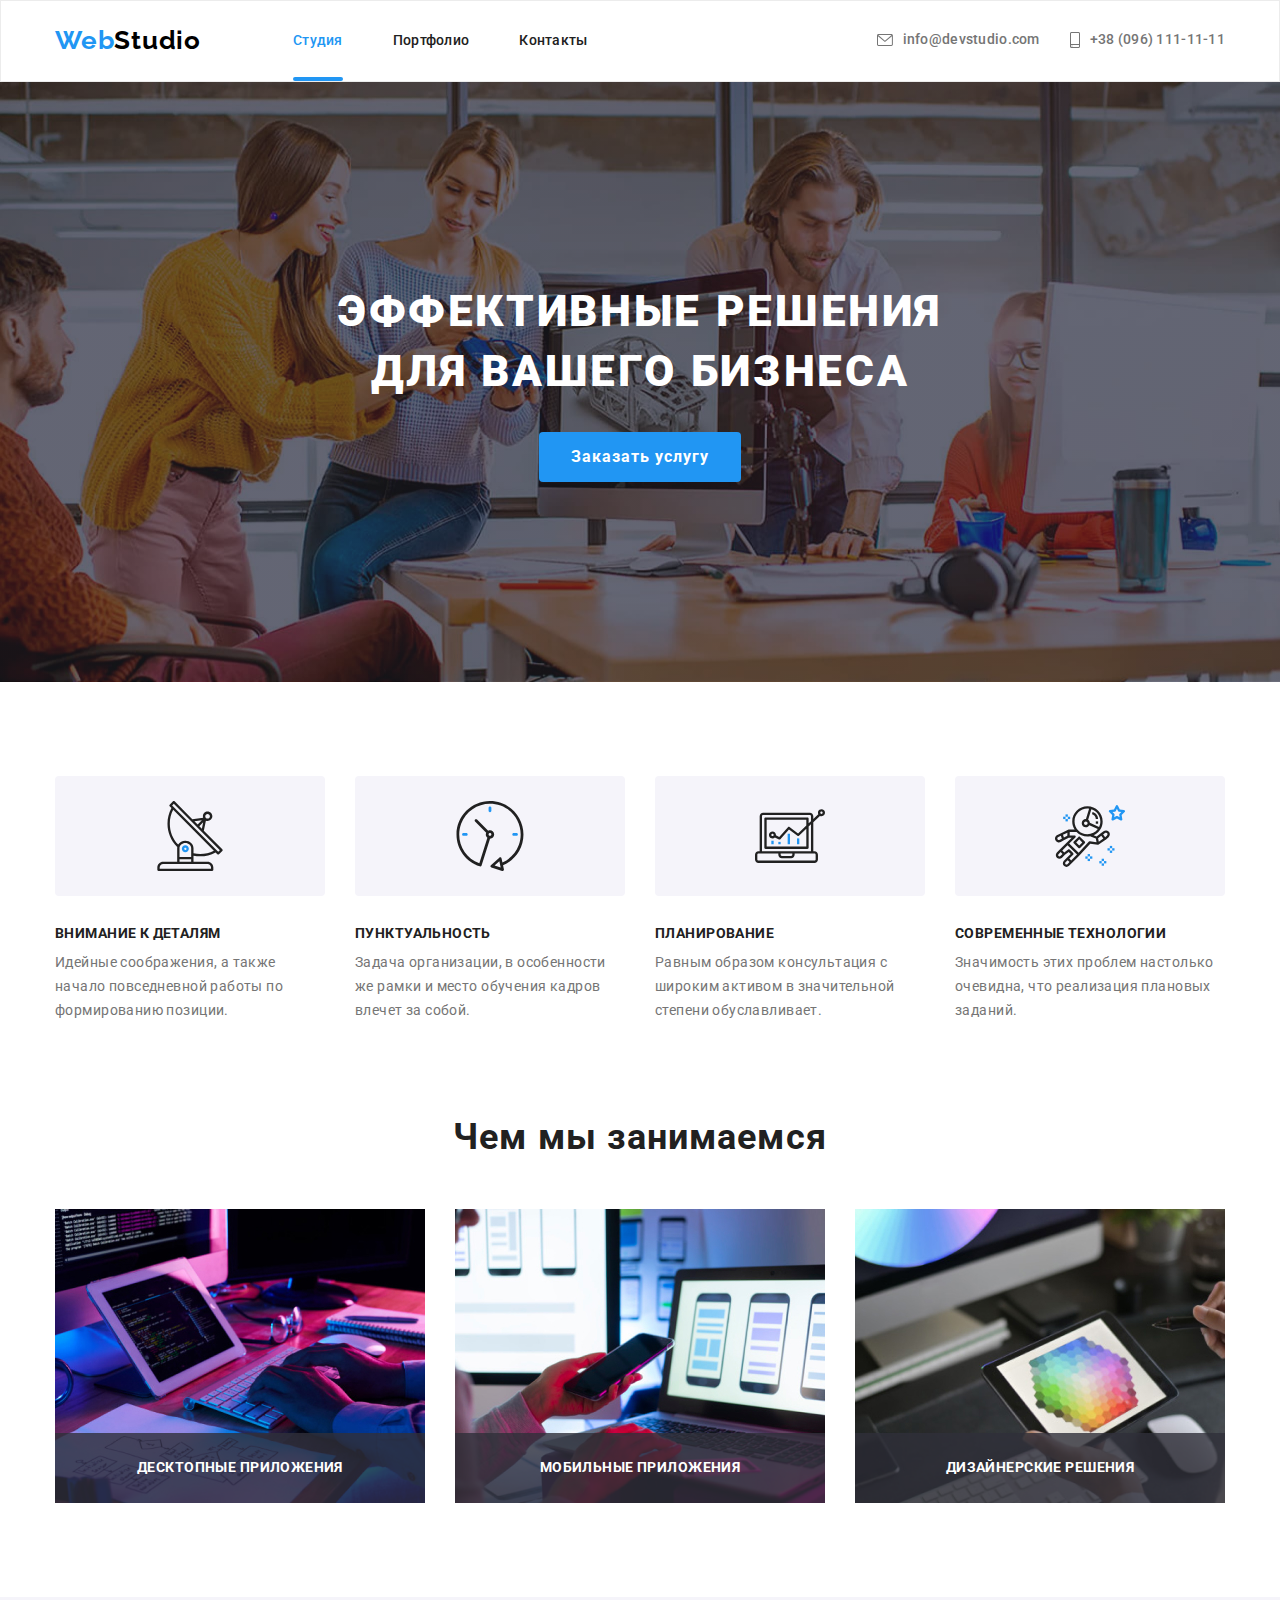
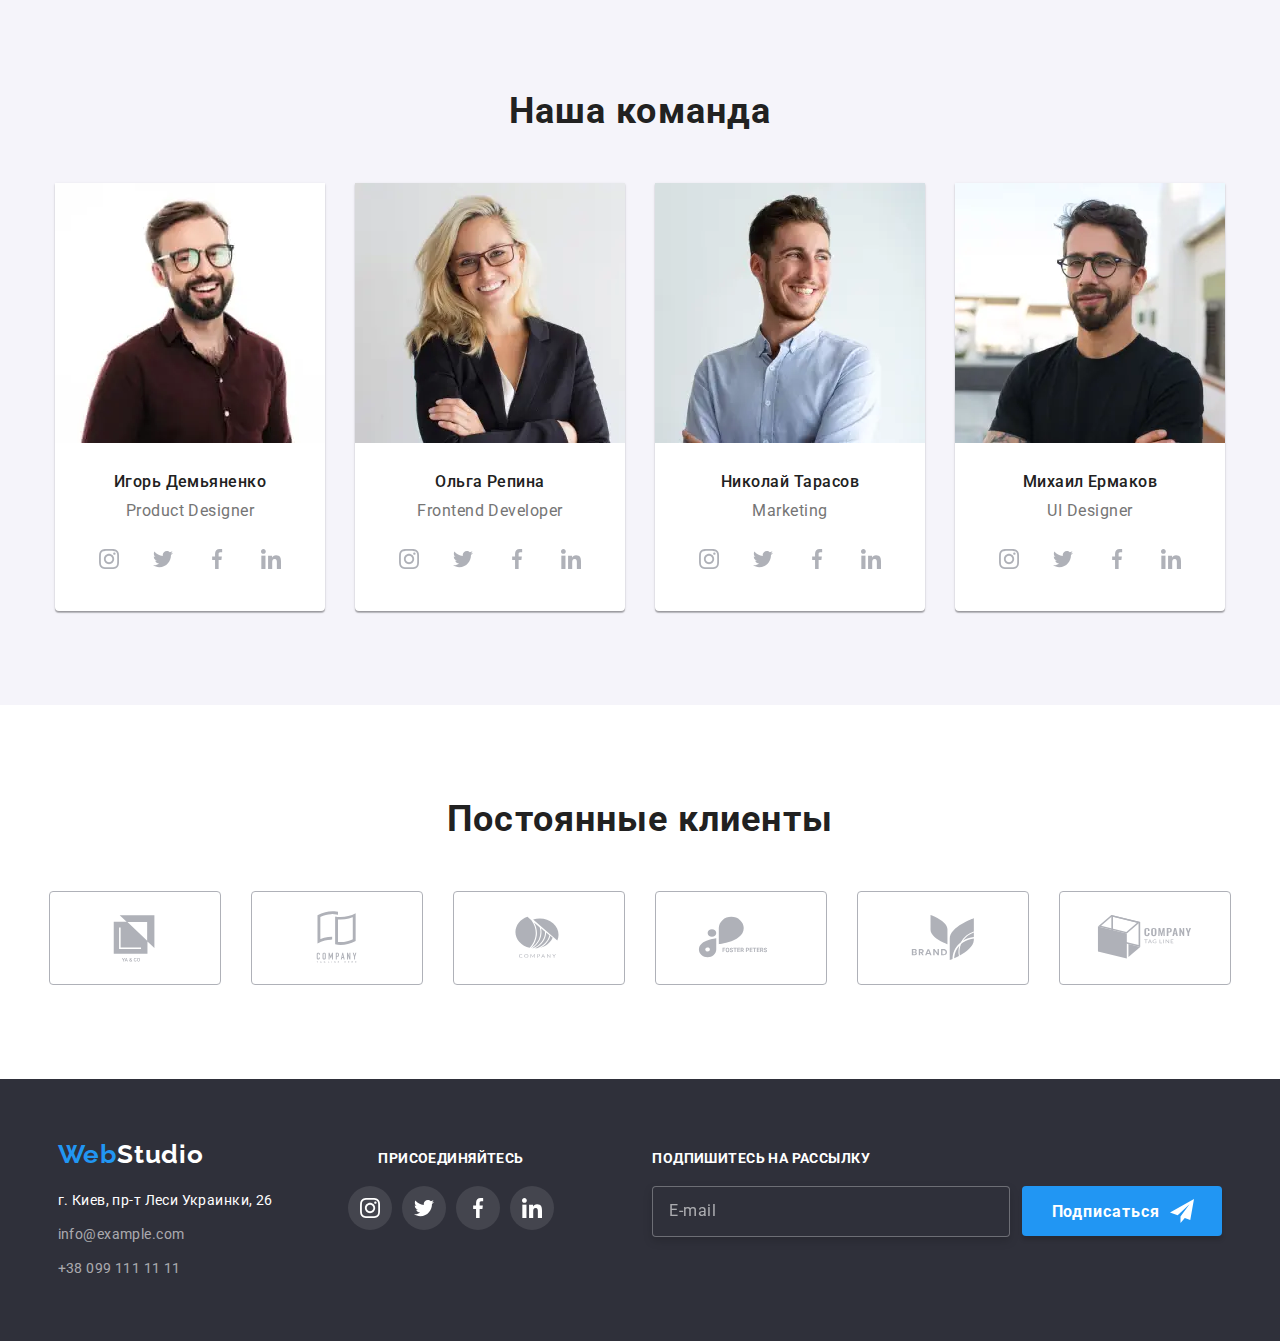
==== commit 5c16f777: "portfolio section" ====
--- a/index.html
+++ b/index.html
@@ -67,7 +67,7 @@
     <main>
       <!--Hero-->
 
-      <!-- <section class="hero">
+      <section class="hero">
         <div class="hero-page container">
           <h1 class="hero-page__title">
             Эффективные решения<br />для вашего бизнеса
@@ -76,11 +76,11 @@
             Заказать услугу
           </button>
         </div>
-      </section> -->
+      </section>
 
       <!--Features-->
 
-      <!-- <section class="features-section">
+      <section class="features-section">
         <div class="features-container container">
           <h2 class="visually-hidden">Приемущества компании</h2>
           <ul class="features list">
@@ -144,11 +144,11 @@
             </li>
           </ul>
         </div>
-      </section> -->
+      </section>
 
       <!--Projects-->
 
-      <!-- <section class="projects-section">
+      <section class="projects-section">
         <div class="project container">
           <h2 class="project__title">Чем мы занимаемся</h2>
           <ul class="project-list list">
@@ -187,11 +187,11 @@
             </li>
           </ul>
         </div>
-      </section> -->
+      </section>
 
       <!--Team company-->
 
-      <!--<section class="team-section">
+      <section class="team-section">
         <div class="team container">
           <h2 class="team__title">Наша команда</h2>
           <ul class="team-list list">
@@ -537,11 +537,10 @@
           </ul>
         </div>
       </section>
-      -->
 
       <!--Clients-->
 
-      <!--  <section class="clients-section">
+      <section class="clients-section">
         <div class="clients-container container">
           <h2 class="clients-container__title">Постоянные клиенты</h2>
           <ul class="client list">
@@ -589,12 +588,12 @@
             </li>
           </ul>
         </div>
-      </section> -->
+      </section>
     </main>
 
     <!--Footer-->
 
-    <!-- <footer class="footer">
+    <footer class="footer">
       <div class="footer-container container">
         <div class="footer-contacts">
           <a class="footer-logo" href="./index.html"
@@ -675,7 +674,7 @@
         </div>
       </div>
     </footer>
- -->
+
     <!--Backdrop-->
 
     <!-- <div class="backdrop is-hidden" data-modal>
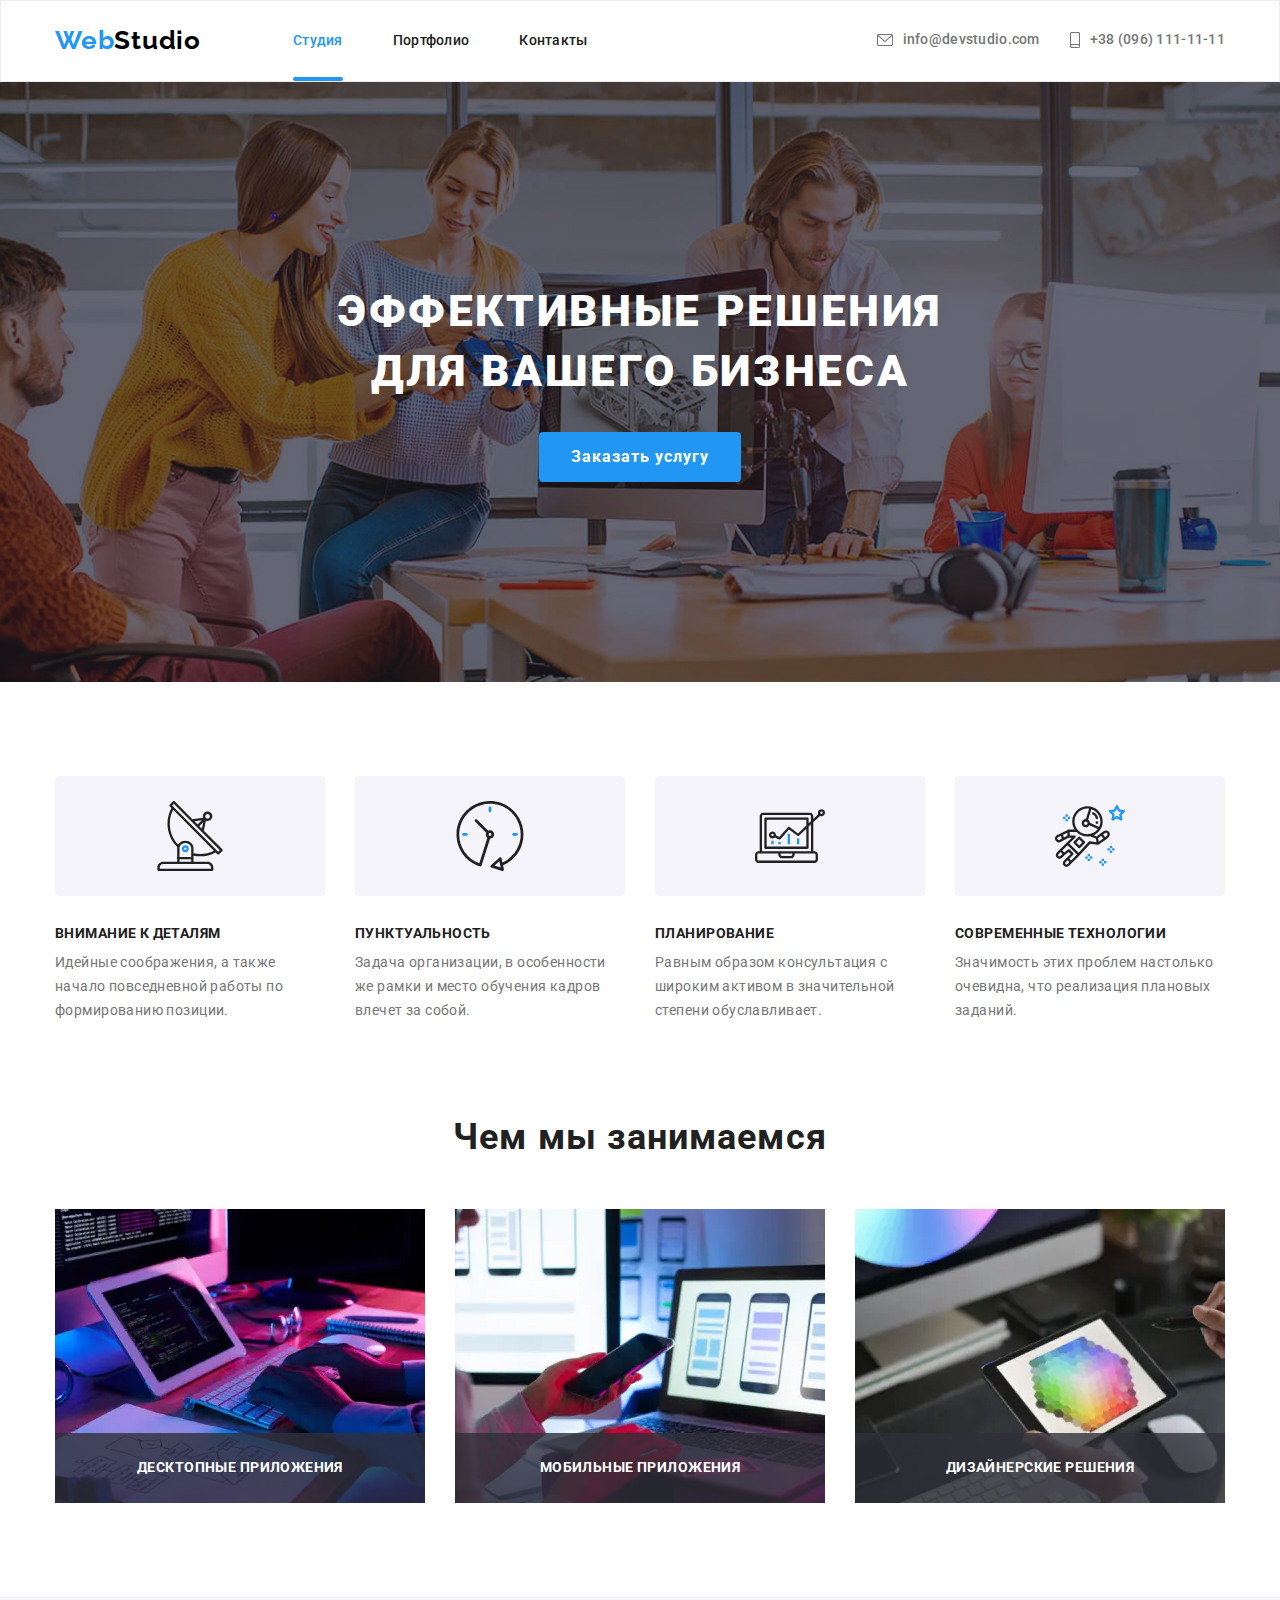
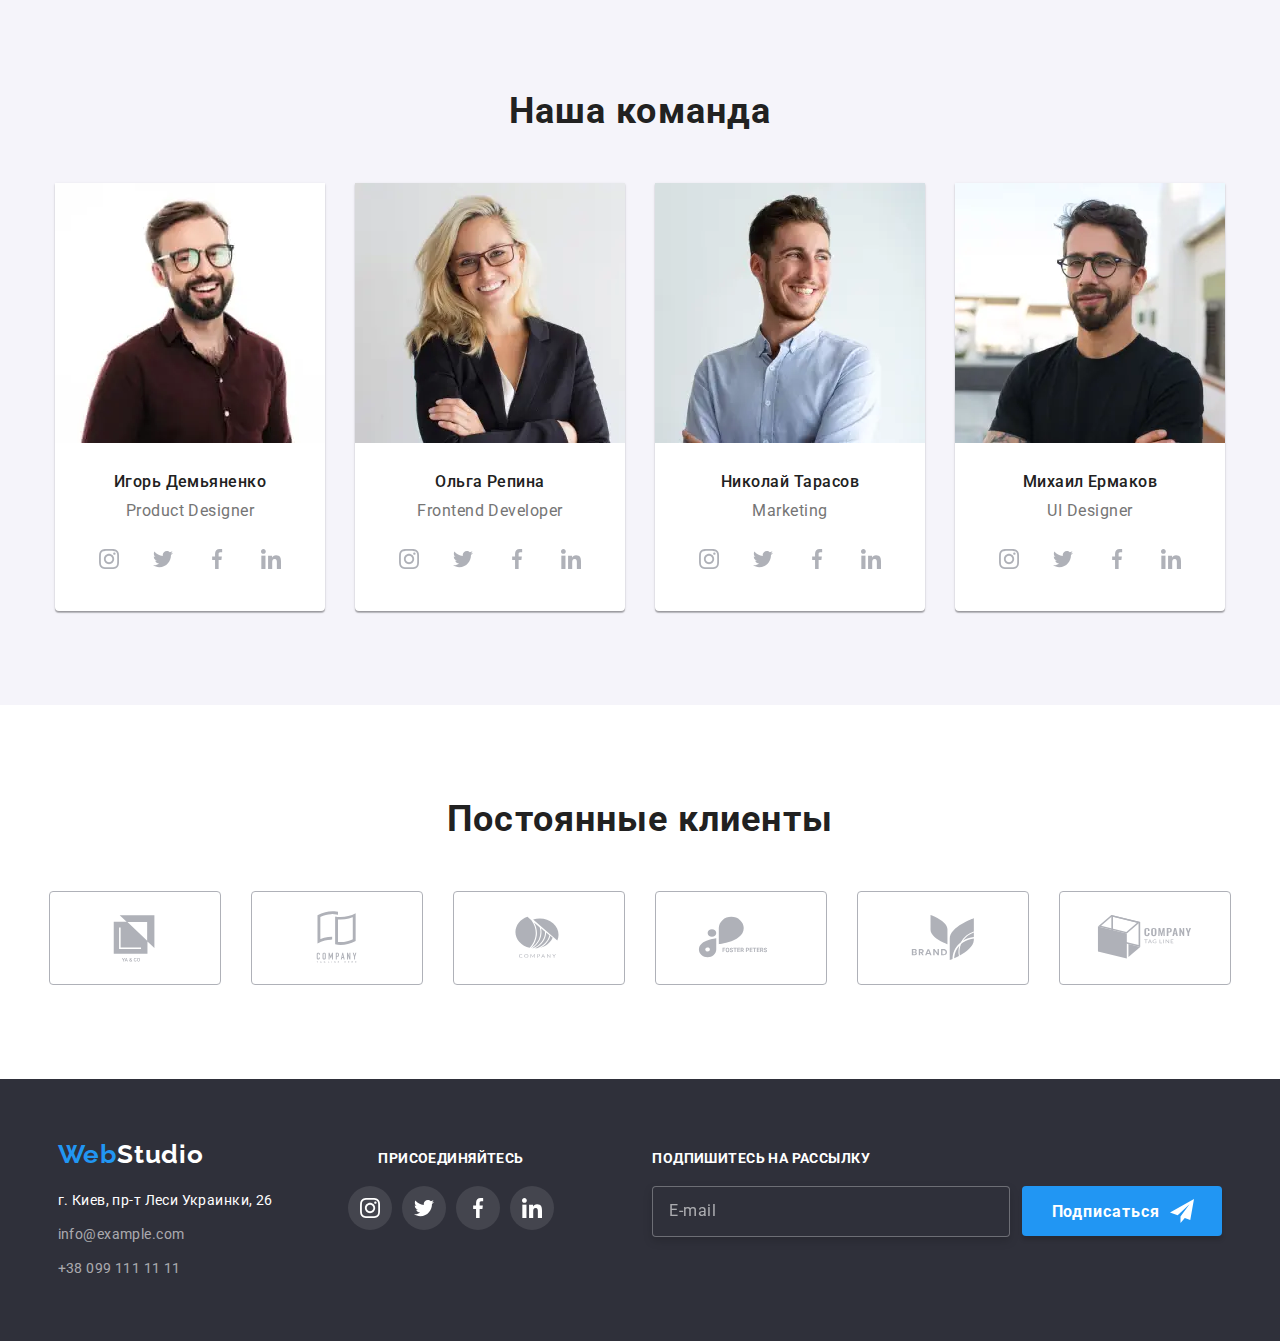
==== commit e8257ea8: "fgfgfgfg" ====
--- a/index.html
+++ b/index.html
@@ -154,34 +154,85 @@
           <ul class="project-list list">
             <li class="project-list__item">
               <div class="project-list__image">
-                <img
-                  src="./images/sitelayout.jpg"
-                  alt="разработчик набирает код"
-                  width="370"
-                  height="294"
-                />
+                <picture>
+                  <source
+                    media="(min-width: 1200px)"
+                    srcset="
+                      ./images/projects-img/sitelayout.webp    1x,
+                      ./images/projects-img/sitelayout@2x.webp 2x
+                    "
+                  />
+                  <source
+                    media="(min-width: 1200px)"
+                    srcset="
+                      ./images/projects-img/sitelayout.jpg    1x,
+                      ./images/projects-img/sitelayout@2x.jpg 2x
+                    "
+                  />
+                  <img
+                    src="#"
+                    alt="разработчик набирает код"
+                    width="370"
+                    height="294"
+                  />
+                </picture>
+
                 <p class="project-list__overlay">Десктопные приложения</p>
               </div>
             </li>
             <li class="project-list__item">
               <div class="project-list__image">
-                <img
-                  src="./images/mobiledesign.jpg"
-                  alt="разработка мобильного дизайна"
-                  width="370"
-                  height="294"
-                />
+                <picture>
+                  <source
+                    media="(min-width: 1200px)"
+                    srcset="
+                      ./images/projects-img/mobiledesign.webp 1x,
+                      ./images/projects-img/mobiledesign.webp 2x
+                    "
+                  />
+                  <source
+                    media="(min-width: 1200px)"
+                    srcset="
+                      ./images/projects-img/mobiledesign.jpg    1x,
+                      ./images/projects-img/mobiledesign@2x.jpg 2x
+                    "
+                  />
+                  <img
+                    src="#"
+                    alt="разработка мобильного дизайна"
+                    width="370"
+                    height="294"
+                  />
+                </picture>
+
                 <p class="project-list__overlay">Мобильные приложения</p>
               </div>
             </li>
             <li class="project-list__item">
               <div class="project-list__image">
-                <img
-                  src="./images/rastergraphics.jpg"
-                  alt="растровая графика"
-                  width="370"
-                  height="294"
-                />
+                <picture>
+                  <source
+                    media="(min-width: 1200px)"
+                    srcset="
+                      ./images/projects-img/rastergraphics.webp    1x,
+                      ./images/projects-img/rastergraphics@2x.webp 2x
+                    "
+                  />
+                  <source
+                    media="(min-width: 1200px)"
+                    srcset="
+                      ./images/projects-img/rastergraphics.jpg    1x,
+                      ./images/projects-img/rastergraphics@2x.jpg 2x
+                    "
+                  />
+                  <img
+                    src="#"
+                    alt="растровая графика"
+                    width="370"
+                    height="294"
+                  />
+                </picture>
+
                 <p class="project-list__overlay">Дизайнерские решения</p>
               </div>
             </li>
@@ -198,14 +249,14 @@
             <li class="team-list__item">
               <picture>
                 <source
-                  media="(min-width: 1200px )"
+                  media="(min-width: 1200px)"
                   srcset="
                     ./images/team/igordemianenko-desktop.webp    1x,
                     ./images/team/igordemianenko-desktop@2x.webp 2x
                   "
                 />
                 <source
-                  media="(min-width: 1200px )"
+                  media="(min-width: 1200px)"
                   srcset="
                     ./images/team/igordemianenko-desktop.jpg    1x,
                     ./images/team/igordemianenko-desktop@2x.jpg 2x
@@ -220,7 +271,7 @@
                 />
 
                 <source
-                  media="(min-width: 768px )"
+                  media="(min-width: 768px)"
                   srcset="
                     ./images/team/igordemianenko-tablet.jpg    1x,
                     ./images/team/igordemianenko-tablet@2x.jpg 2x
@@ -228,7 +279,7 @@
                 />
 
                 <source
-                  media="(min-width: 320px )"
+                  media="(min-width: 320px)"
                   srcset="
                     ./images/team/igordemianenko-tel.webp    1x,
                     ./images/team/igordemianenko-tel@2x.webp 2x
@@ -236,7 +287,7 @@
                 />
 
                 <source
-                  media="(min-width: 320px )"
+                  media="(min-width: 320px)"
                   srcset="
                     ./images/team/igordemianenko-tel.jpg    1x,
                     ./images/team/igordemianenko-tel@2x.jpg 2x
--- a/css/main.min.css
+++ b/css/main.min.css
@@ -1,2 +1,2 @@
-:root{--main-font: "Roboto", sans-serif;--secondary-font: "Raleway", sans-serif;--accent-color: #2196f3;--main-color: #212121;--secondary-color: #757575}.visually-hidden{position:absolute !important;clip:rect(1px 1px 1px 1px);clip:rect(1px, 1px, 1px, 1px);padding:0 !important;border:0 !important;height:1px !important;width:1px !important;overflow:hidden}h1,h2,h3,h4,h5,h6,p{margin-top:0;margin-bottom:0}ul,ol{margin-top:0;margin-bottom:0;padding-left:0}img{display:block}body{font-family:var(--main-font);font-weight:400;color:var(--main-color)}.link,.contact-link,.logo-link{text-decoration:none}.list{list-style:none;padding:0;margin:0}.container{padding-left:15px;padding-right:15px}@media screen and (min-width: 480px){.container{width:480px;margin:0 auto}}@media screen and (min-width: 768px){.container{width:768px}}@media screen and (min-width: 1200px){.container{width:1200px}}.hero-btn{font-family:inherit;background:var(--accent-color);font-weight:700;font-size:16px;line-height:1.87;display:flex;align-items:center;letter-spacing:0.06em;color:#ffffff;cursor:pointer;border-radius:4px;border:none;padding:10px 32px;text-align:center;margin-left:auto;margin-right:auto;transition-duration:250ms;transition-timing-function:cubic-bezier(0.4, 0, 0.2, 1)}.hero-btn:hover,.hero-btn:focus{background:#188ce8}.social-list{display:flex;justify-content:space-between;align-items:center}.social-list__link{display:flex;align-items:center;justify-content:center;width:44px;height:44px;border-radius:50%;background-color:#ffffff;fill:#afb1b8;transition-duration:250ms;transition-timing-function:cubic-bezier(0.4, 0, 0.2, 1)}.social-list__link:hover,.social-list__link:focus{background:var(--accent-color);fill:#ffffff}.social-list__icon{width:20px;height:20px}.footer-list{display:flex;align-items:center;justify-content:center}.footer-list__item{display:flex;align-items:center;justify-content:center;margin-right:10px}.footer-list__item:last-child{margin-right:0}.footer-list__link{display:flex;align-items:center;justify-content:center;width:44px;height:44px;border-radius:50%;background-color:rgba(255,255,255,0.1);fill:#ffffff}.footer-list__link:hover,.footer-list__link:focus{background:var(--accent-color)}.footer-list__icon{width:20px;height:20px}.footer-btn{position:relative;width:200px;height:50px;padding-top:10px;padding-bottom:10px;padding-right:62px;padding-left:29px;font-family:inherit;background:var(--accent-color);font-weight:700;font-size:16px;line-height:1.87;letter-spacing:0.06em;color:#ffffff;box-shadow:0px 4px 4px rgba(0,0,0,0.15);border-radius:4px;border:none;cursor:pointer;transition-duration:250ms;transition-timing-function:cubic-bezier(0.4, 0, 0.2, 1)}.footer-btn:hover,.footer-btn:focus{background:#188ce8}.footer-btn__icon{position:absolute;top:13px;right:28px}.backdrop{position:fixed;top:0;left:0;width:100vw;height:100vh;background:rgba(0,0,0,0.2);opacity:1;transition:opacity 250ms cubic-bezier(0.4, 0, 0.2, 1),visibility 250ms cubic-bezier(0.4, 0, 0.2, 1)}.backdrop.is-hidden{opacity:0;pointer-events:none}.modal-window{position:absolute;top:50%;left:50%;min-width:528px;min-height:581px;background-color:#ffffff;transform:translate(-50%, -50%);padding:40px}.close-window{position:absolute;top:8px;right:8px;width:30px;height:30px;background-color:#ffffff;border-radius:50%;border:1px solid rgba(0,0,0,0.1);padding:0;cursor:pointer}.close-window__icon{position:absolute;top:50%;left:50%;transform:translate(-50%, -50%);transition-duration:250ms;transition-timing-function:cubic-bezier(0.4, 0, 0.2, 1)}.close-window__icon:hover,.close-window__icon:focus{fill:var(--accent-color)}.modal-form{display:flex;flex-direction:column}.modal-form__text{font-weight:700;font-size:20px;line-height:1.15;text-align:center;letter-spacing:0.03em;color:#212121;margin-bottom:12px}.modal-form__field{font-weight:400;font-size:12px;line-height:1.16;letter-spacing:0.01em;color:#757575;margin-bottom:10px}.modal-form__wrapper{position:relative;display:block;margin-top:4px}.modal-form__input{width:100%;height:40px;border:1px solid rgba(33,33,33,0.2);border-radius:4px;padding-left:42px;transition:border-color 250ms cubic-bezier(0.4, 0, 0.2, 1)}.modal-form__input:focus{outline:none;border-color:var(--accent-color)}.modal-form__icon{position:absolute;top:50%;left:12px;transform:translateY(-50%);display:block;width:18px;height:18px;fill:#212121;transition:fill 250ms cubic-bezier(0.4, 0, 0.2, 1)}.modal-form__input:focus+.modal-form__icon{fill:var(--accent-color)}.modal-form__message{width:100%;height:120px;margin-top:4px;color:#000000;border:1px solid rgba(33,33,33,0.2);border-radius:4px;padding:12px 16px;resize:none;transition:border-color 250ms cubic-bezier(0.4, 0, 0.2, 1)}.modal-form__message::placeholder{color:rgba(117,117,117,0.5)}.modal-form__message:focus{outline:none;border-color:var(--accent-color)}.modal-form__checkbox-label{display:flex;align-items:center;justify-content:center;font-size:14px;line-height:1.71;letter-spacing:0.03em;color:#757575;margin-bottom:30px;margin-left:14px}.modal-form__checkbox-label::before{display:block;content:"";width:16px;height:15px;border:1px solid #212121;border-radius:2px;cursor:pointer;margin-right:8px}.modal-form__checkbox:checked+.modal-form__checkbox-label::before{background-image:url("../images/vector.svg");background-color:var(--accent-color);background-repeat:no-repeat;background-size:contain;border:none;border-radius:2px;background-position:center}.modal-form__checkbox:focus+.modal-form__checkbox-label::before{outline:1px solid #212121}.modal-form__link{color:var(--accent-color)}.modal-form__button{font-family:inherit;background:var(--accent-color);font-weight:700;font-size:16px;line-height:1.87;display:flex;align-items:center;letter-spacing:0.06em;color:#ffffff;cursor:pointer;border-radius:4px;border:none;padding:10px 56px;text-align:center;margin-left:auto;margin-right:auto;transition-duration:250ms;transition-timing-function:cubic-bezier(0.4, 0, 0.2, 1)}.modal-form__button:hover,.modal-form__button:focus{background:#188ce8}.header{background:#ffffff;padding-top:24px;padding-bottom:25px;border:1px solid #ececec}.header__container{display:flex;align-items:center;justify-content:space-between}.navigation{display:flex;align-items:center}.logo-link{margin-right:92px}.logo-link__web{color:var(--accent-color);font-family:var(--secondary-font);font-weight:700;font-size:26px;line-height:1.19;letter-spacing:0.03em}.logo-link__studio{color:#000000;font-family:var(--secondary-font);font-weight:700;font-size:26px;line-height:1.19;letter-spacing:0.03em}.site-nav{display:flex;align-items:center}.site-nav__item:not(:last-child){margin-right:50px}.site-nav__link{position:relative;font-weight:500;font-size:14px;line-height:1.14;letter-spacing:0.02em;color:var(--main-color);transition-duration:250ms;transition-timing-function:cubic-bezier(0.4, 0, 0.2, 1)}.site-nav__link:hover,.site-nav__link:focus{color:var(--accent-color)}.site-nav__link.current{color:var(--accent-color)}.site-nav__link.current::after{position:absolute;content:"";width:100%;height:4px;border-radius:2px;background-color:var(--accent-color);display:block;bottom:-33px}.contact{display:flex;align-items:center}.contact__item{margin-right:30px}.contact__item:last-child{margin-right:0}.contact__link{display:flex;align-items:center;font-weight:500;font-size:14px;line-height:1.14;letter-spacing:0.02em;color:var(--secondary-color);transition-duration:250ms;transition-timing-function:cubic-bezier(0.4, 0, 0.2, 1)}.contact__link:hover,.contact__link:focus{color:var(--accent-color)}.contact__icon-envelope{margin-right:10px;fill:currentColor}.contact__icon-smartphone{margin-right:10px;fill:currentColor}.hero{background-image:linear-gradient(rgba(47,48,58,0.4), rgba(47,48,58,0.4)),url("../../images/hero/hero-bg-tel.jpg, ../../hero-bg-tel@2x.jpg ");max-width:1600px;background-size:cover;background-repeat:no-repeat;background-position:center;text-align:center}.hero-page{padding-bottom:118px;padding-top:118px}.hero-page__title{font-weight:900;font-size:26px;line-height:1.61;letter-spacing:0.06em;text-transform:uppercase;color:#ffffff;margin-bottom:30px}@media screen and (min-width: 768px){.hero{background-image:linear-gradient(rgba(47,48,58,0.4), rgba(47,48,58,0.4)),url("../../images/hero/hero-bg-tablet.jpg,../../hero-bg-tablet@2x.jpg")}}@media screen and (min-width: 1200px){.hero{background-image:linear-gradient(rgba(47,48,58,0.4), rgba(47,48,58,0.4)),url("../../images/hero/hero-bg-desktop.jpg,../../hero-bg-desktop@2x.jpg")}.hero-page{padding-bottom:200px;padding-top:200px}.hero-page__title{font-size:44px;line-height:1.36}}.features-section{background:#ffffff}.features{padding-top:60px;padding-bottom:60px}.features__item{margin-bottom:30px}.features__item:last-child{margin-bottom:0}.features__wrapper{display:flex;align-items:center;justify-content:center;background:#f5f4fa;width:450px;height:120px;border-radius:4px;margin-bottom:30px}.features__icon{width:70px;height:70px}.features__title{display:flex;justify-content:center;font-weight:700;font-size:14px;line-height:1.14;letter-spacing:0.03em;text-transform:uppercase;color:var(--main-color);margin-top:0;margin-bottom:10px}.features__text{font-size:14px;line-height:1.71;letter-spacing:0.03em;color:var(--secondary-color);margin-top:0}@media screen and (min-width: 768px){.features{display:flex;flex-wrap:wrap;margin-right:-30px;margin-bottom:-30px}.features__item{margin-right:30px;flex-basis:calc((100% - 60px) / 2)}.features__item:nth-last-child(-n+2){margin-bottom:0}.features__wrapper{width:354px}.features__title{display:block}}@media screen and (min-width: 1200px){.features-container{display:flex;align-items:center}.features{flex-wrap:unset;margin:0;padding-top:94px;padding-bottom:94px}.features__item{margin-right:30px;margin-bottom:0}.features__item:last-child{margin-right:0}.features__wrapper{width:270px}}.projects-section{display:none}@media screen and (min-width: 1200px){.projects-section{display:block;background:#ffffff}.project{padding-bottom:94px}.project__title{font-weight:700;font-size:36px;line-height:1.16;text-align:center;letter-spacing:0.03em;color:var(--main-color);margin-top:0;margin-bottom:50px}.project-list{display:flex;align-items:center;justify-content:space-between}.project-list__item{width:370px;height:294px;margin-right:30px}.project-list__item:last-child{margin-right:0}.project-list__image{position:relative}.project-list__overlay{position:absolute;bottom:0;left:0;width:100%;height:70px;background:rgba(47,48,58,0.8);font-weight:700;font-size:14px;line-height:1.14;text-align:center;letter-spacing:0.03em;text-transform:uppercase;color:#ffffff;padding-top:27px}}.team-section{background:#f5f4fa}.team{padding-top:60px;padding-bottom:60px}.team__title{font-weight:700;font-size:28px;line-height:1.17px;text-align:center;letter-spacing:0.03em;color:var(--main-color);margin-bottom:30px}.team-list__item{width:450px;height:622px;margin-bottom:30px;background:#ffffff;box-shadow:0px 1px 3px rgba(0,0,0,0.12),0px 1px 1px rgba(0,0,0,0.14),0px 2px 1px rgba(0,0,0,0.2);border-radius:0px 0px 4px 4px}.team-list__item:last-child{margin-bottom:0}.person{padding-top:30px;padding-bottom:24px;padding-left:122px;padding-right:122px}.person__name{font-weight:500;font-size:16px;line-height:1.18;letter-spacing:0.03em;color:var(--main-color);text-align:center}.person__position{font-size:16px;line-height:1.18;letter-spacing:0.03em;color:var(--secondary-color);text-align:center;margin-top:10px;margin-bottom:16px}@media screen and (min-width: 768px){.team-list{display:flex;flex-wrap:wrap;margin-right:-30px;margin-bottom:-30px}.team-list__item{width:354px;height:536px;margin-right:30px;margin-bottom:30px;flex-basis:calc((100% - 60px) / 2)}.team-list__item:nth-last-child(-n+2){margin-bottom:0}.team-list__item:last-child{margin-right:0}.person{padding-left:74px;padding-right:74px}}@media screen and (min-width: 1200px){.team{padding-top:94px;padding-bottom:94px}.team__title{font-size:36px;line-height:1.16;margin-bottom:50px}.team-list{flex-wrap:unset;margin-right:0;margin-bottom:0}.team-list__item{width:270px;height:428px;margin-right:30px;margin-bottom:0}.team-list__item:last-child{margin-right:0}.person{padding-bottom:30px;padding-left:32px;padding-right:32px}}.clients-section{background:#ffffff}.clients-container{padding-top:60px;padding-bottom:60px}.clients-container__title{font-weight:700;font-size:28px;line-height:1.17;text-align:center;letter-spacing:0.03em;color:var(--main-color);margin-bottom:30px}.client{display:flex;flex-wrap:wrap;margin-right:-30px;margin-bottom:-30px}.client__item{display:flex;align-items:center;justify-content:space-between;margin-right:30px;margin-bottom:30px}.client__item:nth-last-child(-n+2){margin-bottom:0px}.client__link{display:flex;align-items:center;justify-content:center;border:1px solid #afb1b8;border-radius:4px;width:210px;height:92px;fill:#afb1b8;transition-duration:250ms;transition-timing-function:cubic-bezier(0.4, 0, 0.2, 1)}.client__link:hover,.client__link:focus{fill:var(--accent-color)}.client__link:hover,.client__link:focus{border:1px solid var(--accent-color)}@media screen and (min-width: 768px){.client{justify-content:center}.client__item:nth-last-child(-n+3){margin-bottom:0px}.client__item:nth-child(3n+3){margin-right:0}.client__link{width:226px;height:92px}}@media screen and (min-width: 1200px){.clients-container{padding-top:94px;padding-bottom:94px}.clients-container__title{font-size:36px;line-height:1.16;margin-bottom:50px}.client{flex-wrap:nowrap;margin-right:0;margin-bottom:0}.client__item{margin-right:30px;margin-bottom:0}.client__item:nth-child(3n+3){margin-right:30px}.client__item:last-child{margin-right:0}.client__link{width:172px;height:94px}}.footer{background:#2f303a}.footer-container{padding-top:60px;padding-bottom:60px}.footer-contacts{text-align:center;margin-bottom:60px}.footer-logo{text-decoration:none}.footer-logo__studio{font-family:var(--secondary-font);font-weight:700;font-size:26px;line-height:1.19;letter-spacing:0.03em;color:#ffffff}.address-company{color:#ffffff;font-style:normal;font-size:14px;line-height:1.71;letter-spacing:0.03em;margin-top:20px}.address__link-item{margin-top:10px}.address__link{text-decoration:none;font-size:14px;line-height:1.71;letter-spacing:0.03em;color:rgba(255,255,255,0.6);display:inline-block;transition-duration:250ms;transition-timing-function:cubic-bezier(0.4, 0, 0.2, 1)}.address__link:hover,.address__link:focus{color:var(--accent-color)}.footer-social{margin-bottom:60px}.footer-social__text{text-align:center;font-weight:700;font-size:14px;line-height:1.14;letter-spacing:0.03em;text-transform:uppercase;color:#ffffff;margin-bottom:20px}.subscription{text-align:center}.subscription__text{font-weight:700;font-size:14px;line-height:1.14;letter-spacing:0.03em;text-transform:uppercase;color:#ffffff;margin-bottom:20px}.footer-form__email{width:450px;margin-bottom:20px;padding-top:15px;padding-bottom:15px;padding-left:16px;color:#ffffff;background-color:#2f303a;border:1px solid rgba(255,255,255,0.3);filter:drop-shadow(0px 4px 4px rgba(0,0,0,0.15));border-radius:4px}.footer-form__email::placeholder{font-weight:400;font-size:16px;line-height:1.25;letter-spacing:0.03em;color:rgba(255,255,255,0.6)}@media screen and (min-width: 768px){.footer-container{display:flex;flex-wrap:wrap;justify-content:space-around;align-items:baseline}.footer-contacts{display:flex;flex-direction:column;margin-bottom:60px}.footer-social{margin-bottom:0}.footer-form{display:flex;flex-direction:column;align-items:center}}@media screen and (min-width: 1200px){.footer-container{display:flex;align-items:baseline}.footer-contacts{display:block;text-align:left;margin-right:70px;margin-bottom:0}.footer-logo{display:inline-block;margin-right:0px}.footer-social{margin-right:93px}.subscription{text-align:left}.footer-form{display:flex;flex-direction:row;align-items:stretch}.footer-form__email{width:358px;margin-right:12px}}.developments-section{background:#ffffff}.developments-container{padding-top:60px;padding-bottom:60px}.catalog-nav{display:flex;flex-wrap:wrap;margin-bottom:40px;list-style:none}.catalog-nav__item{margin-right:8px;margin-bottom:15px}.catalog-nav__item:nth-child(3){margin-right:0}.catalog-nav__item:nth-child(n+4){margin-bottom:0}.catalog-nav__item:last-child{margin-right:0}.catalog-nav__btn{font-family:inherit;background:#f5f4fa;font-weight:500;font-size:16px;line-height:1.62;text-align:center;letter-spacing:0.03em;color:#212121;border-radius:4px;cursor:pointer;border:none;padding:6px 22px;transition-duration:250ms;transition-timing-function:cubic-bezier(0.4, 0, 0.2, 1)}.catalog-nav__btn:hover,.catalog-nav__btn:focus{background-color:var(--accent-color);color:#ffffff;box-shadow:0px 3px 1px rgba(0,0,0,0.1),0px 1px 2px rgba(0,0,0,0.08),0px 2px 2px rgba(0,0,0,0.12);border-radius:4px}.catalog-nav__btn.current{background-color:var(--accent-color);color:#ffffff}.development__item{margin-bottom:30px;transition-duration:250ms;transition-timing-function:cubic-bezier(0.4, 0, 0.2, 1)}.development__item:hover{box-shadow:0px 1px 1px rgba(0,0,0,0.12),0px 4px 4px rgba(0,0,0,0.06),1px 4px 6px rgba(0,0,0,0.16)}.development__link{text-decoration:none;display:block}.development__link:hover .development__overlay,.development__link:focus .development__overlay{transform:translateY(0%)}.development__image{position:relative;overflow:hidden}.development__overlay{position:absolute;top:0;left:0;width:100%;height:100%;background:rgba(33,150,243,0.9);color:#ffffff;overflow:auto;font-weight:400;font-size:18px;line-height:1.55;letter-spacing:0.03em;padding:77px 24px;transform:translateY(100%);transition-duration:250ms;transition-timing-function:cubic-bezier(0.4, 0, 0.2, 1)}.development__description{padding:20px 24px;border:1px solid #eeeeee}.development__name{font-weight:700;font-size:18px;line-height:2;letter-spacing:0.06em;color:var(--main-color);margin-bottom:4px}.development__section-app{font-size:16px;line-height:1.87;letter-spacing:0.03em;color:var(--secondary-color)}@media screen and (min-width: 768px){.catalog-nav{justify-content:center;align-items:baseline;margin-bottom:30px}.catalog-nav__item{margin-right:8px;margin-bottom:0}.catalog-nav__item:nth-child(3){margin-right:8px}.catalog-nav__item:last-child{margin-right:0px}.development{display:flex;flex-wrap:wrap;margin-bottom:-30px;margin-left:-30px}.development__item{display:flex;margin-bottom:30px;margin-left:30px;flex-basis:calc((100% - 60px) / 2)}.development__link{display:flex;flex-direction:column}.development__overlay{padding:49px 24px}.development__description{flex-grow:1}}@media screen and (min-width: 1200px){.developments-container{padding-top:94px;padding-bottom:94px}.catalog-nav{margin-bottom:50px}.development__item{flex-basis:unset}.development__link{display:block}.development__overlay{padding:63px 24px}}
+:root{--main-font: "Roboto", sans-serif;--secondary-font: "Raleway", sans-serif;--accent-color: #2196f3;--main-color: #212121;--secondary-color: #757575}.visually-hidden{position:absolute !important;clip:rect(1px 1px 1px 1px);clip:rect(1px, 1px, 1px, 1px);padding:0 !important;border:0 !important;height:1px !important;width:1px !important;overflow:hidden}h1,h2,h3,h4,h5,h6,p{margin-top:0;margin-bottom:0}ul,ol{margin-top:0;margin-bottom:0;padding-left:0}img{display:block}body{font-family:var(--main-font);font-weight:400;color:var(--main-color)}.link,.contact-link,.logo-link{text-decoration:none}.list{list-style:none;padding:0;margin:0}.container{padding-left:15px;padding-right:15px}@media screen and (min-width: 480px){.container{width:480px;margin:0 auto}}@media screen and (min-width: 768px){.container{width:768px}}@media screen and (min-width: 1200px){.container{width:1200px}}.hero-btn{font-family:inherit;background:var(--accent-color);font-weight:700;font-size:16px;line-height:1.87;display:flex;align-items:center;letter-spacing:0.06em;color:#ffffff;cursor:pointer;border-radius:4px;border:none;padding:10px 32px;text-align:center;margin-left:auto;margin-right:auto;transition-duration:250ms;transition-timing-function:cubic-bezier(0.4, 0, 0.2, 1)}.hero-btn:hover,.hero-btn:focus{background:#188ce8}.social-list{display:flex;justify-content:space-between;align-items:center}.social-list__link{display:flex;align-items:center;justify-content:center;width:44px;height:44px;border-radius:50%;background-color:#ffffff;fill:#afb1b8;transition-duration:250ms;transition-timing-function:cubic-bezier(0.4, 0, 0.2, 1)}.social-list__link:hover,.social-list__link:focus{background:var(--accent-color);fill:#ffffff}.social-list__icon{width:20px;height:20px}.footer-list{display:flex;align-items:center;justify-content:center}.footer-list__item{display:flex;align-items:center;justify-content:center;margin-right:10px}.footer-list__item:last-child{margin-right:0}.footer-list__link{display:flex;align-items:center;justify-content:center;width:44px;height:44px;border-radius:50%;background-color:rgba(255,255,255,0.1);fill:#ffffff}.footer-list__link:hover,.footer-list__link:focus{background:var(--accent-color)}.footer-list__icon{width:20px;height:20px}.footer-btn{position:relative;width:200px;height:50px;padding-top:10px;padding-bottom:10px;padding-right:62px;padding-left:29px;font-family:inherit;background:var(--accent-color);font-weight:700;font-size:16px;line-height:1.87;letter-spacing:0.06em;color:#ffffff;box-shadow:0px 4px 4px rgba(0,0,0,0.15);border-radius:4px;border:none;cursor:pointer;transition-duration:250ms;transition-timing-function:cubic-bezier(0.4, 0, 0.2, 1)}.footer-btn:hover,.footer-btn:focus{background:#188ce8}.footer-btn__icon{position:absolute;top:13px;right:28px}.backdrop{position:fixed;top:0;left:0;width:100vw;height:100vh;background:rgba(0,0,0,0.2);opacity:1;transition:opacity 250ms cubic-bezier(0.4, 0, 0.2, 1),visibility 250ms cubic-bezier(0.4, 0, 0.2, 1)}.backdrop.is-hidden{opacity:0;pointer-events:none}.modal-window{position:absolute;top:50%;left:50%;min-width:528px;min-height:581px;background-color:#ffffff;transform:translate(-50%, -50%);padding:40px}.close-window{position:absolute;top:8px;right:8px;width:30px;height:30px;background-color:#ffffff;border-radius:50%;border:1px solid rgba(0,0,0,0.1);padding:0;cursor:pointer}.close-window__icon{position:absolute;top:50%;left:50%;transform:translate(-50%, -50%);transition-duration:250ms;transition-timing-function:cubic-bezier(0.4, 0, 0.2, 1)}.close-window__icon:hover,.close-window__icon:focus{fill:var(--accent-color)}.modal-form{display:flex;flex-direction:column}.modal-form__text{font-weight:700;font-size:20px;line-height:1.15;text-align:center;letter-spacing:0.03em;color:#212121;margin-bottom:12px}.modal-form__field{font-weight:400;font-size:12px;line-height:1.16;letter-spacing:0.01em;color:#757575;margin-bottom:10px}.modal-form__wrapper{position:relative;display:block;margin-top:4px}.modal-form__input{width:100%;height:40px;border:1px solid rgba(33,33,33,0.2);border-radius:4px;padding-left:42px;transition:border-color 250ms cubic-bezier(0.4, 0, 0.2, 1)}.modal-form__input:focus{outline:none;border-color:var(--accent-color)}.modal-form__icon{position:absolute;top:50%;left:12px;transform:translateY(-50%);display:block;width:18px;height:18px;fill:#212121;transition:fill 250ms cubic-bezier(0.4, 0, 0.2, 1)}.modal-form__input:focus+.modal-form__icon{fill:var(--accent-color)}.modal-form__message{width:100%;height:120px;margin-top:4px;color:#000000;border:1px solid rgba(33,33,33,0.2);border-radius:4px;padding:12px 16px;resize:none;transition:border-color 250ms cubic-bezier(0.4, 0, 0.2, 1)}.modal-form__message::placeholder{color:rgba(117,117,117,0.5)}.modal-form__message:focus{outline:none;border-color:var(--accent-color)}.modal-form__checkbox-label{display:flex;align-items:center;justify-content:center;font-size:14px;line-height:1.71;letter-spacing:0.03em;color:#757575;margin-bottom:30px;margin-left:14px}.modal-form__checkbox-label::before{display:block;content:"";width:16px;height:15px;border:1px solid #212121;border-radius:2px;cursor:pointer;margin-right:8px}.modal-form__checkbox:checked+.modal-form__checkbox-label::before{background-image:url("../images/vector.svg");background-color:var(--accent-color);background-repeat:no-repeat;background-size:contain;border:none;border-radius:2px;background-position:center}.modal-form__checkbox:focus+.modal-form__checkbox-label::before{outline:1px solid #212121}.modal-form__link{color:var(--accent-color)}.modal-form__button{font-family:inherit;background:var(--accent-color);font-weight:700;font-size:16px;line-height:1.87;display:flex;align-items:center;letter-spacing:0.06em;color:#ffffff;cursor:pointer;border-radius:4px;border:none;padding:10px 56px;text-align:center;margin-left:auto;margin-right:auto;transition-duration:250ms;transition-timing-function:cubic-bezier(0.4, 0, 0.2, 1)}.modal-form__button:hover,.modal-form__button:focus{background:#188ce8}.header{background:#ffffff;padding-top:24px;padding-bottom:25px;border:1px solid #ececec}.header__container{display:flex;align-items:center;justify-content:space-between}.navigation{display:flex;align-items:center}.logo-link{margin-right:92px}.logo-link__web{color:var(--accent-color);font-family:var(--secondary-font);font-weight:700;font-size:26px;line-height:1.19;letter-spacing:0.03em}.logo-link__studio{color:#000000;font-family:var(--secondary-font);font-weight:700;font-size:26px;line-height:1.19;letter-spacing:0.03em}.site-nav{display:flex;align-items:center}.site-nav__item:not(:last-child){margin-right:50px}.site-nav__link{position:relative;font-weight:500;font-size:14px;line-height:1.14;letter-spacing:0.02em;color:var(--main-color);transition-duration:250ms;transition-timing-function:cubic-bezier(0.4, 0, 0.2, 1)}.site-nav__link:hover,.site-nav__link:focus{color:var(--accent-color)}.site-nav__link.current{color:var(--accent-color)}.site-nav__link.current::after{position:absolute;content:"";width:100%;height:4px;border-radius:2px;background-color:var(--accent-color);display:block;bottom:-33px}.contact{display:flex;align-items:center}.contact__item{margin-right:30px}.contact__item:last-child{margin-right:0}.contact__link{display:flex;align-items:center;font-weight:500;font-size:14px;line-height:1.14;letter-spacing:0.02em;color:var(--secondary-color);transition-duration:250ms;transition-timing-function:cubic-bezier(0.4, 0, 0.2, 1)}.contact__link:hover,.contact__link:focus{color:var(--accent-color)}.contact__icon-envelope{margin-right:10px;fill:currentColor}.contact__icon-smartphone{margin-right:10px;fill:currentColor}.hero{background-image:linear-gradient(rgba(47,48,58,0.4), rgba(47,48,58,0.4)),url("./../images/hero/hero-bg-mob.jpg,./../hero-bg-mob@2x.jpg");max-width:1600px;background-size:cover;background-repeat:no-repeat;background-position:center;text-align:center}.hero-page{padding-bottom:118px;padding-top:118px}.hero-page__title{font-weight:900;font-size:26px;line-height:1.61;letter-spacing:0.06em;text-transform:uppercase;color:#ffffff;margin-bottom:30px}@media screen and (min-width: 768px){.hero{background-image:linear-gradient(rgba(47,48,58,0.4), rgba(47,48,58,0.4)),url("./../images/hero/hero-bg-tablet.jpg,./../hero-bg-tablet@2x.jpg")}}@media screen and (min-width: 1200px){.hero{background-image:linear-gradient(rgba(47,48,58,0.4), rgba(47,48,58,0.4)),url("./../images/hero/hero-bg-desktop.jpg,./../hero-bg-desktop@2x.jpg")}.hero-page{padding-bottom:200px;padding-top:200px}.hero-page__title{font-size:44px;line-height:1.36}}.features-section{background:#ffffff}.features{padding-top:60px;padding-bottom:60px}.features__item{margin-bottom:30px}.features__item:last-child{margin-bottom:0}.features__wrapper{display:flex;align-items:center;justify-content:center;background:#f5f4fa;width:450px;height:120px;border-radius:4px;margin-bottom:30px}.features__icon{width:70px;height:70px}.features__title{display:flex;justify-content:center;font-weight:700;font-size:14px;line-height:1.14;letter-spacing:0.03em;text-transform:uppercase;color:var(--main-color);margin-top:0;margin-bottom:10px}.features__text{font-size:14px;line-height:1.71;letter-spacing:0.03em;color:var(--secondary-color);margin-top:0}@media screen and (min-width: 768px){.features{display:flex;flex-wrap:wrap;margin-right:-30px;margin-bottom:-30px}.features__item{margin-right:30px;flex-basis:calc((100% - 60px) / 2)}.features__item:nth-last-child(-n+2){margin-bottom:0}.features__wrapper{width:354px}.features__title{display:block}}@media screen and (min-width: 1200px){.features-container{display:flex;align-items:center}.features{flex-wrap:unset;margin:0;padding-top:94px;padding-bottom:94px}.features__item{margin-right:30px;margin-bottom:0}.features__item:last-child{margin-right:0}.features__wrapper{width:270px}}.projects-section{display:none}@media screen and (min-width: 1200px){.projects-section{display:block;background:#ffffff}.project{padding-bottom:94px}.project__title{font-weight:700;font-size:36px;line-height:1.16;text-align:center;letter-spacing:0.03em;color:var(--main-color);margin-top:0;margin-bottom:50px}.project-list{display:flex;align-items:center;justify-content:space-between}.project-list__item{width:370px;height:294px;margin-right:30px}.project-list__item:last-child{margin-right:0}.project-list__image{position:relative}.project-list__overlay{position:absolute;bottom:0;left:0;width:100%;height:70px;background:rgba(47,48,58,0.8);font-weight:700;font-size:14px;line-height:1.14;text-align:center;letter-spacing:0.03em;text-transform:uppercase;color:#ffffff;padding-top:27px}}.team-section{background:#f5f4fa}.team{padding-top:60px;padding-bottom:60px}.team__title{font-weight:700;font-size:28px;line-height:1.17px;text-align:center;letter-spacing:0.03em;color:var(--main-color);margin-bottom:30px}.team-list__item{width:450px;height:622px;margin-bottom:30px;background:#ffffff;box-shadow:0px 1px 3px rgba(0,0,0,0.12),0px 1px 1px rgba(0,0,0,0.14),0px 2px 1px rgba(0,0,0,0.2);border-radius:0px 0px 4px 4px}.team-list__item:last-child{margin-bottom:0}.person{padding-top:30px;padding-bottom:24px;padding-left:122px;padding-right:122px}.person__name{font-weight:500;font-size:16px;line-height:1.18;letter-spacing:0.03em;color:var(--main-color);text-align:center}.person__position{font-size:16px;line-height:1.18;letter-spacing:0.03em;color:var(--secondary-color);text-align:center;margin-top:10px;margin-bottom:16px}@media screen and (min-width: 768px){.team-list{display:flex;flex-wrap:wrap;margin-right:-30px;margin-bottom:-30px}.team-list__item{width:354px;height:536px;margin-right:30px;margin-bottom:30px;flex-basis:calc((100% - 60px) / 2)}.team-list__item:nth-last-child(-n+2){margin-bottom:0}.team-list__item:last-child{margin-right:0}.person{padding-left:74px;padding-right:74px}}@media screen and (min-width: 1200px){.team{padding-top:94px;padding-bottom:94px}.team__title{font-size:36px;line-height:1.16;margin-bottom:50px}.team-list{flex-wrap:unset;margin-right:0;margin-bottom:0}.team-list__item{width:270px;height:428px;margin-right:30px;margin-bottom:0}.team-list__item:last-child{margin-right:0}.person{padding-bottom:30px;padding-left:32px;padding-right:32px}}.clients-section{background:#ffffff}.clients-container{padding-top:60px;padding-bottom:60px}.clients-container__title{font-weight:700;font-size:28px;line-height:1.17;text-align:center;letter-spacing:0.03em;color:var(--main-color);margin-bottom:30px}.client{display:flex;flex-wrap:wrap;margin-right:-30px;margin-bottom:-30px}.client__item{display:flex;align-items:center;justify-content:space-between;margin-right:30px;margin-bottom:30px}.client__item:nth-last-child(-n+2){margin-bottom:0px}.client__link{display:flex;align-items:center;justify-content:center;border:1px solid #afb1b8;border-radius:4px;width:210px;height:92px;fill:#afb1b8;transition-duration:250ms;transition-timing-function:cubic-bezier(0.4, 0, 0.2, 1)}.client__link:hover,.client__link:focus{fill:var(--accent-color)}.client__link:hover,.client__link:focus{border:1px solid var(--accent-color)}@media screen and (min-width: 768px){.client{justify-content:center}.client__item:nth-last-child(-n+3){margin-bottom:0px}.client__item:nth-child(3n+3){margin-right:0}.client__link{width:226px;height:92px}}@media screen and (min-width: 1200px){.clients-container{padding-top:94px;padding-bottom:94px}.clients-container__title{font-size:36px;line-height:1.16;margin-bottom:50px}.client{flex-wrap:nowrap;margin-right:0;margin-bottom:0}.client__item{margin-right:30px;margin-bottom:0}.client__item:nth-child(3n+3){margin-right:30px}.client__item:last-child{margin-right:0}.client__link{width:172px;height:94px}}.footer{background:#2f303a}.footer-container{padding-top:60px;padding-bottom:60px}.footer-contacts{text-align:center;margin-bottom:60px}.footer-logo{text-decoration:none}.footer-logo__studio{font-family:var(--secondary-font);font-weight:700;font-size:26px;line-height:1.19;letter-spacing:0.03em;color:#ffffff}.address-company{color:#ffffff;font-style:normal;font-size:14px;line-height:1.71;letter-spacing:0.03em;margin-top:20px}.address__link-item{margin-top:10px}.address__link{text-decoration:none;font-size:14px;line-height:1.71;letter-spacing:0.03em;color:rgba(255,255,255,0.6);display:inline-block;transition-duration:250ms;transition-timing-function:cubic-bezier(0.4, 0, 0.2, 1)}.address__link:hover,.address__link:focus{color:var(--accent-color)}.footer-social{margin-bottom:60px}.footer-social__text{text-align:center;font-weight:700;font-size:14px;line-height:1.14;letter-spacing:0.03em;text-transform:uppercase;color:#ffffff;margin-bottom:20px}.subscription{text-align:center}.subscription__text{font-weight:700;font-size:14px;line-height:1.14;letter-spacing:0.03em;text-transform:uppercase;color:#ffffff;margin-bottom:20px}.footer-form__email{width:450px;margin-bottom:20px;padding-top:15px;padding-bottom:15px;padding-left:16px;color:#ffffff;background-color:#2f303a;border:1px solid rgba(255,255,255,0.3);filter:drop-shadow(0px 4px 4px rgba(0,0,0,0.15));border-radius:4px}.footer-form__email::placeholder{font-weight:400;font-size:16px;line-height:1.25;letter-spacing:0.03em;color:rgba(255,255,255,0.6)}@media screen and (min-width: 768px){.footer-container{display:flex;flex-wrap:wrap;justify-content:space-around;align-items:baseline}.footer-contacts{display:flex;flex-direction:column;margin-bottom:60px}.footer-social{margin-bottom:0}.footer-form{display:flex;flex-direction:column;align-items:center}}@media screen and (min-width: 1200px){.footer-container{display:flex;align-items:baseline}.footer-contacts{display:block;text-align:left;margin-right:70px;margin-bottom:0}.footer-logo{display:inline-block;margin-right:0px}.footer-social{margin-right:93px}.subscription{text-align:left}.footer-form{display:flex;flex-direction:row;align-items:stretch}.footer-form__email{width:358px;margin-right:12px}}.developments-section{background:#ffffff}.developments-container{padding-top:60px;padding-bottom:60px}.catalog-nav{display:flex;flex-wrap:wrap;margin-bottom:40px;list-style:none}.catalog-nav__item{margin-right:8px;margin-bottom:15px}.catalog-nav__item:nth-child(3){margin-right:0}.catalog-nav__item:nth-child(n+4){margin-bottom:0}.catalog-nav__item:last-child{margin-right:0}.catalog-nav__btn{font-family:inherit;background:#f5f4fa;font-weight:500;font-size:16px;line-height:1.62;text-align:center;letter-spacing:0.03em;color:#212121;border-radius:4px;cursor:pointer;border:none;padding:6px 22px;transition-duration:250ms;transition-timing-function:cubic-bezier(0.4, 0, 0.2, 1)}.catalog-nav__btn:hover,.catalog-nav__btn:focus{background-color:var(--accent-color);color:#ffffff;box-shadow:0px 3px 1px rgba(0,0,0,0.1),0px 1px 2px rgba(0,0,0,0.08),0px 2px 2px rgba(0,0,0,0.12);border-radius:4px}.catalog-nav__btn.current{background-color:var(--accent-color);color:#ffffff}.development__item{margin-bottom:30px;transition-duration:250ms;transition-timing-function:cubic-bezier(0.4, 0, 0.2, 1)}.development__item:hover{box-shadow:0px 1px 1px rgba(0,0,0,0.12),0px 4px 4px rgba(0,0,0,0.06),1px 4px 6px rgba(0,0,0,0.16)}.development__link{text-decoration:none;display:block}.development__link:hover .development__overlay,.development__link:focus .development__overlay{transform:translateY(0%)}.development__image{position:relative;overflow:hidden}.development__overlay{position:absolute;top:0;left:0;width:100%;height:100%;background:rgba(33,150,243,0.9);color:#ffffff;overflow:auto;font-weight:400;font-size:18px;line-height:1.55;letter-spacing:0.03em;padding:77px 24px;transform:translateY(100%);transition-duration:250ms;transition-timing-function:cubic-bezier(0.4, 0, 0.2, 1)}.development__description{padding:20px 24px;border:1px solid #eeeeee}.development__name{font-weight:700;font-size:18px;line-height:2;letter-spacing:0.06em;color:var(--main-color);margin-bottom:4px}.development__section-app{font-size:16px;line-height:1.87;letter-spacing:0.03em;color:var(--secondary-color)}@media screen and (min-width: 768px){.catalog-nav{justify-content:center;align-items:baseline;margin-bottom:30px}.catalog-nav__item{margin-right:8px;margin-bottom:0}.catalog-nav__item:nth-child(3){margin-right:8px}.catalog-nav__item:last-child{margin-right:0px}.development{display:flex;flex-wrap:wrap;margin-bottom:-30px;margin-left:-30px}.development__item{display:flex;margin-bottom:30px;margin-left:30px;flex-basis:calc((100% - 60px) / 2)}.development__link{display:flex;flex-direction:column}.development__overlay{padding:49px 24px}.development__description{flex-grow:1}}@media screen and (min-width: 1200px){.developments-container{padding-top:94px;padding-bottom:94px}.catalog-nav{margin-bottom:50px}.development__item{flex-basis:unset}.development__link{display:block}.development__overlay{padding:63px 24px}}
 /*# sourceMappingURL=main.min.css.map */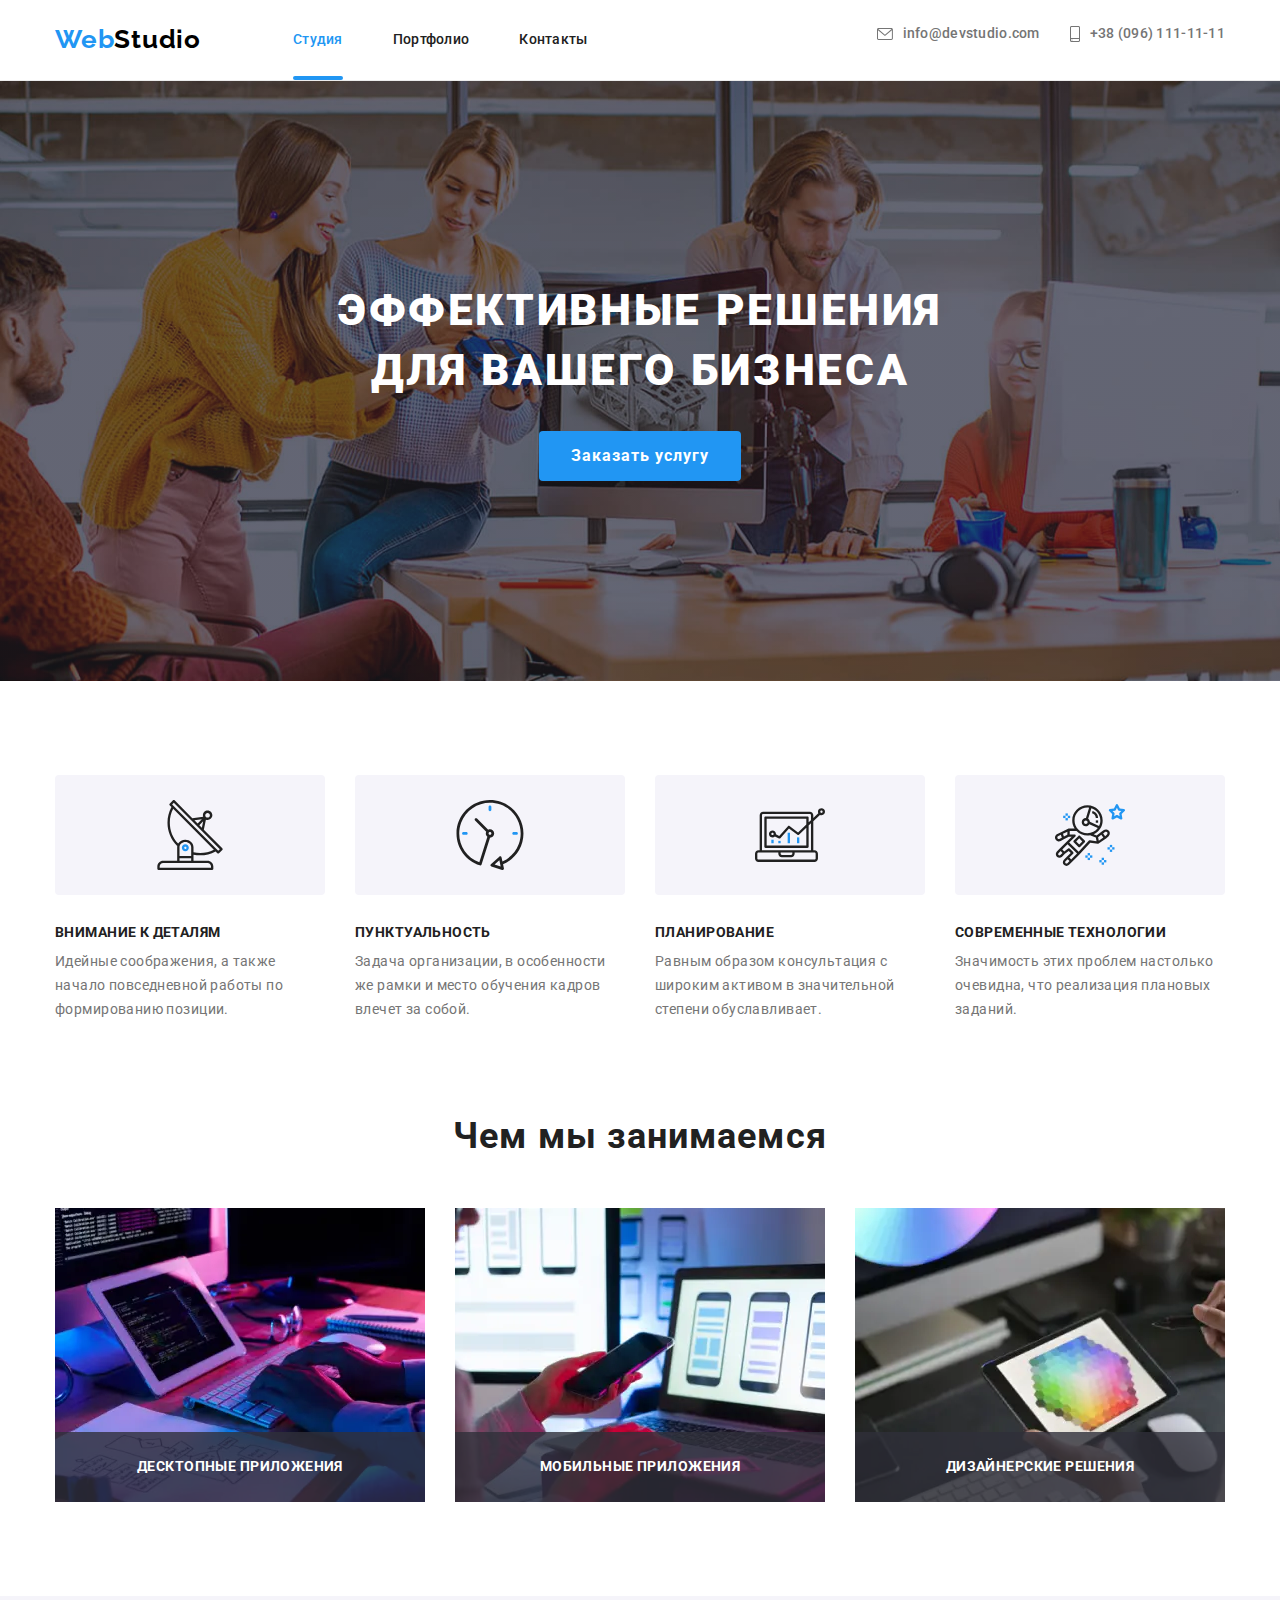
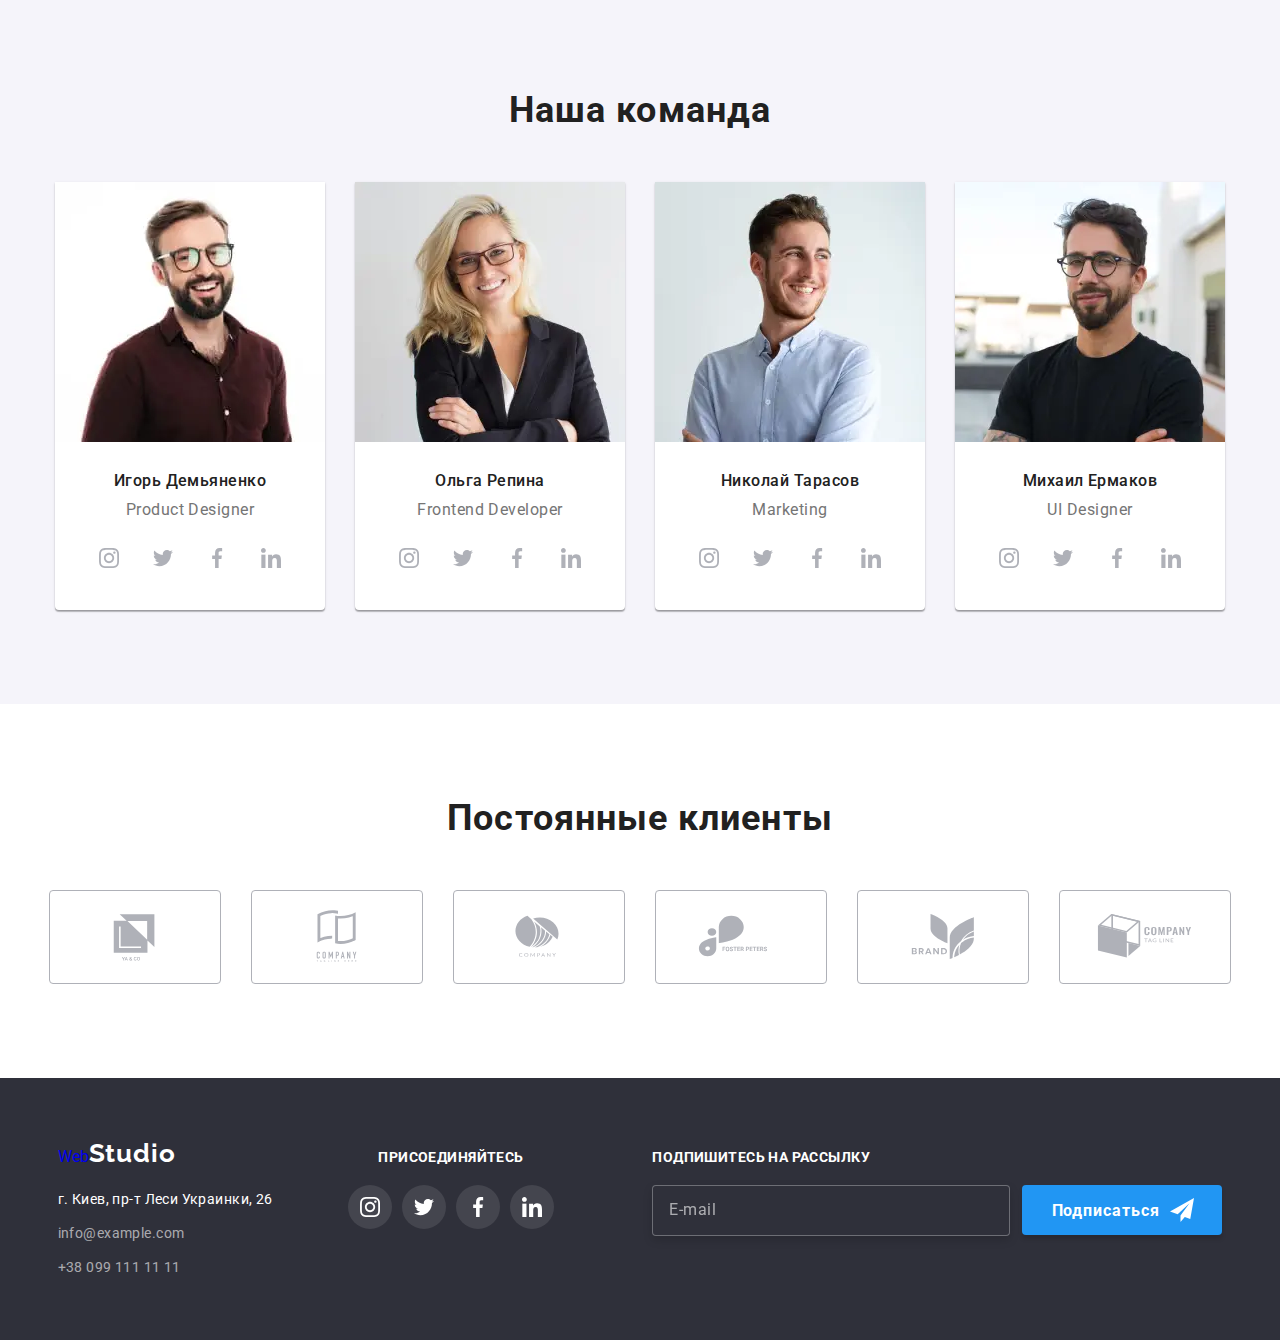
==== commit b54cd9b3: "header section" ====
--- a/index.html
+++ b/index.html
@@ -23,44 +23,103 @@
       <div class="header__container container">
         <nav class="navigation">
           <a class="logo-link" href="./index.html"
-            ><span class="logo-link__web">Web</span
-            ><span class="logo-link__studio">Studio</span></a
+            ><span class="logo-link_web">Web</span
+            ><span class="logo-link_studio">Studio</span></a
           >
           <ul class="site-nav list">
-            <li class="site-nav__item">
-              <a class="site-nav__link link current" href="./index.html"
+            <li class="site-nav_item">
+              <a class="site-nav_link link current" href="./index.html"
                 >Студия</a
               >
             </li>
-            <li class="site-nav__item">
-              <a class="site-nav__link link" href="./portfolio.html"
+            <li class="site-nav_item">
+              <a class="site-nav_link link" href="./portfolio.html"
                 >Портфолио</a
               >
             </li>
-            <li class="site-nav__item">
-              <a class="site-nav__link link" href="#">Контакты</a>
+            <li class="site-nav_item">
+              <a class="site-nav_link link" href="#">Контакты</a>
             </li>
           </ul>
         </nav>
+        <button class="burger-btn" data-menu-open>
+          <svg class="burger-btn_icon">
+            <use href="./images/sprite.svg#burger-icon"></use>
+          </svg>
+        </button>
 
         <ul class="contact list">
-          <li class="contact__item">
-            <a class="contact__link link" href="mailto:info@devstudio.com">
-              <svg class="contact__icon-envelope" width="16" height="12">
+          <li class="contact_item">
+            <a class="contact_link link" href="mailto:info@devstudio.com">
+              <svg class="contact_icon-envelope" width="16" height="12">
                 <use href="./images/sprite.svg#icon-envelope"></use>
               </svg>
               info@devstudio.com
             </a>
           </li>
-          <li class="contact__item">
-            <a class="contact__link link" href="tel:+380961111111">
-              <svg class="contact__icon-smartphone" width="10" height="16">
+          <li class="contact_item">
+            <a class="contact_link link" href="tel:+380961111111">
+              <svg class="contact_icon-smartphone" width="10" height="16">
                 <use href="./images/sprite.svg#icon-smartphone"></use>
               </svg>
               +38 (096) 111-11-11</a
             >
           </li>
         </ul>
+      </div>
+      <div class="mobile-menu" data-menu>
+        <div class="container mobile-menu_container">
+          <button class="close-btn mobile-menu_close-btn" data-menu-close>
+            <svg class="close-btn_icon">
+              <use href="./images/sprite.svg#icon-close"></use>
+            </svg>
+          </button>
+
+          <ul class="nav-list list">
+            <li class="nav-list_item">
+              <a href="./index.html" class="nav-list_link link current"
+                >Студия</a
+              >
+            </li>
+            <li class="nav-list_item">
+              <a href="./portfolio.html" class="nav-list_link link"
+                >Портфолио</a
+              >
+            </li>
+            <li class="nav-list_item">
+              <a href="#" class="nav-list_link link">Контакты</a>
+            </li>
+          </ul>
+
+          <ul class="mobile-contact list">
+            <li class="mobile-contact_item">
+              <a href="tel:+380961111111" class="mobile-contact_link-tel link"
+                >+38 096 111-11-11</a
+              >
+            </li>
+            <li class="mobile-contact_item">
+              <a
+                href="mailto:info@devstudio.com"
+                class="mobile-contact_link-mail link"
+                >info@devstudio.com</a
+              >
+            </li>
+          </ul>
+          <ul class="mobile-social list">
+            <li class="mobile-social_item">
+              <a href="#" class="mobile-social_link link">Instagram</a>
+            </li>
+            <li class="mobile-social_item">
+              <a href="#" class="mobile-social_link link">Twitter</a>
+            </li>
+            <li class="mobile-social_item">
+              <a href="#" class="mobile-social_link link">Facebook</a>
+            </li>
+            <li class="mobile-social_item">
+              <a href="#" class="mobile-social_link link">LinkedIn</a>
+            </li>
+          </ul>
+        </div>
       </div>
     </header>
 
@@ -161,6 +220,7 @@
                       ./images/projects-img/sitelayout.webp    1x,
                       ./images/projects-img/sitelayout@2x.webp 2x
                     "
+                    type="image/webp"
                   />
                   <source
                     media="(min-width: 1200px)"
@@ -189,6 +249,7 @@
                       ./images/projects-img/mobiledesign.webp 1x,
                       ./images/projects-img/mobiledesign.webp 2x
                     "
+                    type="image/webp"
                   />
                   <source
                     media="(min-width: 1200px)"
@@ -217,6 +278,7 @@
                       ./images/projects-img/rastergraphics.webp    1x,
                       ./images/projects-img/rastergraphics@2x.webp 2x
                     "
+                    type="image/webp"
                   />
                   <source
                     media="(min-width: 1200px)"
@@ -254,6 +316,7 @@
                     ./images/team/igordemianenko-desktop.webp    1x,
                     ./images/team/igordemianenko-desktop@2x.webp 2x
                   "
+                  type="image/webp"
                 />
                 <source
                   media="(min-width: 1200px)"
@@ -268,6 +331,7 @@
                     ./images/team/igordemianenko-tablet.webp    1x,
                     ./images/team/igordemianenko-tablet@2x.webp 2x
                   "
+                  type="image/webp"
                 />
 
                 <source
@@ -284,6 +348,7 @@
                     ./images/team/igordemianenko-tel.webp    1x,
                     ./images/team/igordemianenko-tel@2x.webp 2x
                   "
+                  type="image/webp"
                 />
 
                 <source
@@ -340,6 +405,7 @@
                     ./images/team/olharepina-desktop.webp    1x,
                     ./images/team/olharepina-desktop@2x.webp 2x
                   "
+                  type="image/webp"
                 />
 
                 <source
@@ -356,6 +422,7 @@
                     ./images/team/olharepina-tablet.webp    1x,
                     ./images/team/olharepina-tablet@2x.webp 2x
                   "
+                  type="image/webp"
                 />
                 <source
                   media="(min-width: 768px )"
@@ -370,6 +437,7 @@
                     ./images/team/olharepina-tel.webp    1x,
                     ./images/team/olharepina-tel@2x.webp 2x
                   "
+                  type="image/webp"
                 />
 
                 <source
@@ -425,6 +493,7 @@
                     ./images/team/nikolaytarasov-desktop.webp    1x,
                     ./images/team/nikolaytarasov-desktop@2x.webp 2x
                   "
+                  type="image/webp"
                 />
 
                 <source
@@ -440,6 +509,7 @@
                     ./images/team/nikolaytarasov-tablet.webp    1x,
                     ./images/team/nikolaytarasov-tablet@2x.webp 2x
                   "
+                  type="image/webp"
                 />
 
                 <source
@@ -455,6 +525,7 @@
                     ./images/team/nikolaytarasov-tel.webp    1x,
                     ./images/team/nikolaytarasov-tel@2x.webp 2x
                   "
+                  type="image/webp"
                 />
                 <source
                   media="(min-width: 320px )"
@@ -509,6 +580,7 @@
                     ./images/team/michailermakov-desktop.webp    1x,
                     ./images/team/michailermakov-desktop@2x.webp 2x
                   "
+                  type="image/webp"
                 />
                 <source
                   media="(min-width: 1200px )"
@@ -523,6 +595,7 @@
                     ./images/team/michailermakov-tablet.webp    1x,
                     ./images/team/michailermakov-tablet@2x.webp 2x
                   "
+                  type="image/webp"
                 />
 
                 <source
@@ -538,6 +611,7 @@
                     ./images/team/michailermakov-tel.webp    1x,
                     ./images/team/michailermakov-tel@2x.webp 2x
                   "
+                  type="image/webp"
                 />
 
                 <source
@@ -728,7 +802,7 @@
 
     <!--Backdrop-->
 
-    <!-- <div class="backdrop is-hidden" data-modal>
+    <div class="backdrop is-hidden" data-modal>
       <div class="modal-window">
         <button class="close-window" type="button">
           <svg
@@ -812,7 +886,8 @@
           <button type="submit" class="modal-form__button">Отправить</button>
         </form>
       </div>
-    </div> -->
-    <!-- <script src="./js/modal.js"></script> -->
+    </div>
+    <script src="./js/menu.js"></script>
+    <script src="./js/modal.js"></script>
   </body>
 </html>
--- a/css/main.min.css
+++ b/css/main.min.css
@@ -1,2 +1,2 @@
-:root{--main-font: "Roboto", sans-serif;--secondary-font: "Raleway", sans-serif;--accent-color: #2196f3;--main-color: #212121;--secondary-color: #757575}.visually-hidden{position:absolute !important;clip:rect(1px 1px 1px 1px);clip:rect(1px, 1px, 1px, 1px);padding:0 !important;border:0 !important;height:1px !important;width:1px !important;overflow:hidden}h1,h2,h3,h4,h5,h6,p{margin-top:0;margin-bottom:0}ul,ol{margin-top:0;margin-bottom:0;padding-left:0}img{display:block}body{font-family:var(--main-font);font-weight:400;color:var(--main-color)}.link,.contact-link,.logo-link{text-decoration:none}.list{list-style:none;padding:0;margin:0}.container{padding-left:15px;padding-right:15px}@media screen and (min-width: 480px){.container{width:480px;margin:0 auto}}@media screen and (min-width: 768px){.container{width:768px}}@media screen and (min-width: 1200px){.container{width:1200px}}.hero-btn{font-family:inherit;background:var(--accent-color);font-weight:700;font-size:16px;line-height:1.87;display:flex;align-items:center;letter-spacing:0.06em;color:#ffffff;cursor:pointer;border-radius:4px;border:none;padding:10px 32px;text-align:center;margin-left:auto;margin-right:auto;transition-duration:250ms;transition-timing-function:cubic-bezier(0.4, 0, 0.2, 1)}.hero-btn:hover,.hero-btn:focus{background:#188ce8}.social-list{display:flex;justify-content:space-between;align-items:center}.social-list__link{display:flex;align-items:center;justify-content:center;width:44px;height:44px;border-radius:50%;background-color:#ffffff;fill:#afb1b8;transition-duration:250ms;transition-timing-function:cubic-bezier(0.4, 0, 0.2, 1)}.social-list__link:hover,.social-list__link:focus{background:var(--accent-color);fill:#ffffff}.social-list__icon{width:20px;height:20px}.footer-list{display:flex;align-items:center;justify-content:center}.footer-list__item{display:flex;align-items:center;justify-content:center;margin-right:10px}.footer-list__item:last-child{margin-right:0}.footer-list__link{display:flex;align-items:center;justify-content:center;width:44px;height:44px;border-radius:50%;background-color:rgba(255,255,255,0.1);fill:#ffffff}.footer-list__link:hover,.footer-list__link:focus{background:var(--accent-color)}.footer-list__icon{width:20px;height:20px}.footer-btn{position:relative;width:200px;height:50px;padding-top:10px;padding-bottom:10px;padding-right:62px;padding-left:29px;font-family:inherit;background:var(--accent-color);font-weight:700;font-size:16px;line-height:1.87;letter-spacing:0.06em;color:#ffffff;box-shadow:0px 4px 4px rgba(0,0,0,0.15);border-radius:4px;border:none;cursor:pointer;transition-duration:250ms;transition-timing-function:cubic-bezier(0.4, 0, 0.2, 1)}.footer-btn:hover,.footer-btn:focus{background:#188ce8}.footer-btn__icon{position:absolute;top:13px;right:28px}.backdrop{position:fixed;top:0;left:0;width:100vw;height:100vh;background:rgba(0,0,0,0.2);opacity:1;transition:opacity 250ms cubic-bezier(0.4, 0, 0.2, 1),visibility 250ms cubic-bezier(0.4, 0, 0.2, 1)}.backdrop.is-hidden{opacity:0;pointer-events:none}.modal-window{position:absolute;top:50%;left:50%;min-width:528px;min-height:581px;background-color:#ffffff;transform:translate(-50%, -50%);padding:40px}.close-window{position:absolute;top:8px;right:8px;width:30px;height:30px;background-color:#ffffff;border-radius:50%;border:1px solid rgba(0,0,0,0.1);padding:0;cursor:pointer}.close-window__icon{position:absolute;top:50%;left:50%;transform:translate(-50%, -50%);transition-duration:250ms;transition-timing-function:cubic-bezier(0.4, 0, 0.2, 1)}.close-window__icon:hover,.close-window__icon:focus{fill:var(--accent-color)}.modal-form{display:flex;flex-direction:column}.modal-form__text{font-weight:700;font-size:20px;line-height:1.15;text-align:center;letter-spacing:0.03em;color:#212121;margin-bottom:12px}.modal-form__field{font-weight:400;font-size:12px;line-height:1.16;letter-spacing:0.01em;color:#757575;margin-bottom:10px}.modal-form__wrapper{position:relative;display:block;margin-top:4px}.modal-form__input{width:100%;height:40px;border:1px solid rgba(33,33,33,0.2);border-radius:4px;padding-left:42px;transition:border-color 250ms cubic-bezier(0.4, 0, 0.2, 1)}.modal-form__input:focus{outline:none;border-color:var(--accent-color)}.modal-form__icon{position:absolute;top:50%;left:12px;transform:translateY(-50%);display:block;width:18px;height:18px;fill:#212121;transition:fill 250ms cubic-bezier(0.4, 0, 0.2, 1)}.modal-form__input:focus+.modal-form__icon{fill:var(--accent-color)}.modal-form__message{width:100%;height:120px;margin-top:4px;color:#000000;border:1px solid rgba(33,33,33,0.2);border-radius:4px;padding:12px 16px;resize:none;transition:border-color 250ms cubic-bezier(0.4, 0, 0.2, 1)}.modal-form__message::placeholder{color:rgba(117,117,117,0.5)}.modal-form__message:focus{outline:none;border-color:var(--accent-color)}.modal-form__checkbox-label{display:flex;align-items:center;justify-content:center;font-size:14px;line-height:1.71;letter-spacing:0.03em;color:#757575;margin-bottom:30px;margin-left:14px}.modal-form__checkbox-label::before{display:block;content:"";width:16px;height:15px;border:1px solid #212121;border-radius:2px;cursor:pointer;margin-right:8px}.modal-form__checkbox:checked+.modal-form__checkbox-label::before{background-image:url("../images/vector.svg");background-color:var(--accent-color);background-repeat:no-repeat;background-size:contain;border:none;border-radius:2px;background-position:center}.modal-form__checkbox:focus+.modal-form__checkbox-label::before{outline:1px solid #212121}.modal-form__link{color:var(--accent-color)}.modal-form__button{font-family:inherit;background:var(--accent-color);font-weight:700;font-size:16px;line-height:1.87;display:flex;align-items:center;letter-spacing:0.06em;color:#ffffff;cursor:pointer;border-radius:4px;border:none;padding:10px 56px;text-align:center;margin-left:auto;margin-right:auto;transition-duration:250ms;transition-timing-function:cubic-bezier(0.4, 0, 0.2, 1)}.modal-form__button:hover,.modal-form__button:focus{background:#188ce8}.header{background:#ffffff;padding-top:24px;padding-bottom:25px;border:1px solid #ececec}.header__container{display:flex;align-items:center;justify-content:space-between}.navigation{display:flex;align-items:center}.logo-link{margin-right:92px}.logo-link__web{color:var(--accent-color);font-family:var(--secondary-font);font-weight:700;font-size:26px;line-height:1.19;letter-spacing:0.03em}.logo-link__studio{color:#000000;font-family:var(--secondary-font);font-weight:700;font-size:26px;line-height:1.19;letter-spacing:0.03em}.site-nav{display:flex;align-items:center}.site-nav__item:not(:last-child){margin-right:50px}.site-nav__link{position:relative;font-weight:500;font-size:14px;line-height:1.14;letter-spacing:0.02em;color:var(--main-color);transition-duration:250ms;transition-timing-function:cubic-bezier(0.4, 0, 0.2, 1)}.site-nav__link:hover,.site-nav__link:focus{color:var(--accent-color)}.site-nav__link.current{color:var(--accent-color)}.site-nav__link.current::after{position:absolute;content:"";width:100%;height:4px;border-radius:2px;background-color:var(--accent-color);display:block;bottom:-33px}.contact{display:flex;align-items:center}.contact__item{margin-right:30px}.contact__item:last-child{margin-right:0}.contact__link{display:flex;align-items:center;font-weight:500;font-size:14px;line-height:1.14;letter-spacing:0.02em;color:var(--secondary-color);transition-duration:250ms;transition-timing-function:cubic-bezier(0.4, 0, 0.2, 1)}.contact__link:hover,.contact__link:focus{color:var(--accent-color)}.contact__icon-envelope{margin-right:10px;fill:currentColor}.contact__icon-smartphone{margin-right:10px;fill:currentColor}.hero{background-image:linear-gradient(rgba(47,48,58,0.4), rgba(47,48,58,0.4)),url("./../images/hero/hero-bg-mob.jpg,./../hero-bg-mob@2x.jpg");max-width:1600px;background-size:cover;background-repeat:no-repeat;background-position:center;text-align:center}.hero-page{padding-bottom:118px;padding-top:118px}.hero-page__title{font-weight:900;font-size:26px;line-height:1.61;letter-spacing:0.06em;text-transform:uppercase;color:#ffffff;margin-bottom:30px}@media screen and (min-width: 768px){.hero{background-image:linear-gradient(rgba(47,48,58,0.4), rgba(47,48,58,0.4)),url("./../images/hero/hero-bg-tablet.jpg,./../hero-bg-tablet@2x.jpg")}}@media screen and (min-width: 1200px){.hero{background-image:linear-gradient(rgba(47,48,58,0.4), rgba(47,48,58,0.4)),url("./../images/hero/hero-bg-desktop.jpg,./../hero-bg-desktop@2x.jpg")}.hero-page{padding-bottom:200px;padding-top:200px}.hero-page__title{font-size:44px;line-height:1.36}}.features-section{background:#ffffff}.features{padding-top:60px;padding-bottom:60px}.features__item{margin-bottom:30px}.features__item:last-child{margin-bottom:0}.features__wrapper{display:flex;align-items:center;justify-content:center;background:#f5f4fa;width:450px;height:120px;border-radius:4px;margin-bottom:30px}.features__icon{width:70px;height:70px}.features__title{display:flex;justify-content:center;font-weight:700;font-size:14px;line-height:1.14;letter-spacing:0.03em;text-transform:uppercase;color:var(--main-color);margin-top:0;margin-bottom:10px}.features__text{font-size:14px;line-height:1.71;letter-spacing:0.03em;color:var(--secondary-color);margin-top:0}@media screen and (min-width: 768px){.features{display:flex;flex-wrap:wrap;margin-right:-30px;margin-bottom:-30px}.features__item{margin-right:30px;flex-basis:calc((100% - 60px) / 2)}.features__item:nth-last-child(-n+2){margin-bottom:0}.features__wrapper{width:354px}.features__title{display:block}}@media screen and (min-width: 1200px){.features-container{display:flex;align-items:center}.features{flex-wrap:unset;margin:0;padding-top:94px;padding-bottom:94px}.features__item{margin-right:30px;margin-bottom:0}.features__item:last-child{margin-right:0}.features__wrapper{width:270px}}.projects-section{display:none}@media screen and (min-width: 1200px){.projects-section{display:block;background:#ffffff}.project{padding-bottom:94px}.project__title{font-weight:700;font-size:36px;line-height:1.16;text-align:center;letter-spacing:0.03em;color:var(--main-color);margin-top:0;margin-bottom:50px}.project-list{display:flex;align-items:center;justify-content:space-between}.project-list__item{width:370px;height:294px;margin-right:30px}.project-list__item:last-child{margin-right:0}.project-list__image{position:relative}.project-list__overlay{position:absolute;bottom:0;left:0;width:100%;height:70px;background:rgba(47,48,58,0.8);font-weight:700;font-size:14px;line-height:1.14;text-align:center;letter-spacing:0.03em;text-transform:uppercase;color:#ffffff;padding-top:27px}}.team-section{background:#f5f4fa}.team{padding-top:60px;padding-bottom:60px}.team__title{font-weight:700;font-size:28px;line-height:1.17px;text-align:center;letter-spacing:0.03em;color:var(--main-color);margin-bottom:30px}.team-list__item{width:450px;height:622px;margin-bottom:30px;background:#ffffff;box-shadow:0px 1px 3px rgba(0,0,0,0.12),0px 1px 1px rgba(0,0,0,0.14),0px 2px 1px rgba(0,0,0,0.2);border-radius:0px 0px 4px 4px}.team-list__item:last-child{margin-bottom:0}.person{padding-top:30px;padding-bottom:24px;padding-left:122px;padding-right:122px}.person__name{font-weight:500;font-size:16px;line-height:1.18;letter-spacing:0.03em;color:var(--main-color);text-align:center}.person__position{font-size:16px;line-height:1.18;letter-spacing:0.03em;color:var(--secondary-color);text-align:center;margin-top:10px;margin-bottom:16px}@media screen and (min-width: 768px){.team-list{display:flex;flex-wrap:wrap;margin-right:-30px;margin-bottom:-30px}.team-list__item{width:354px;height:536px;margin-right:30px;margin-bottom:30px;flex-basis:calc((100% - 60px) / 2)}.team-list__item:nth-last-child(-n+2){margin-bottom:0}.team-list__item:last-child{margin-right:0}.person{padding-left:74px;padding-right:74px}}@media screen and (min-width: 1200px){.team{padding-top:94px;padding-bottom:94px}.team__title{font-size:36px;line-height:1.16;margin-bottom:50px}.team-list{flex-wrap:unset;margin-right:0;margin-bottom:0}.team-list__item{width:270px;height:428px;margin-right:30px;margin-bottom:0}.team-list__item:last-child{margin-right:0}.person{padding-bottom:30px;padding-left:32px;padding-right:32px}}.clients-section{background:#ffffff}.clients-container{padding-top:60px;padding-bottom:60px}.clients-container__title{font-weight:700;font-size:28px;line-height:1.17;text-align:center;letter-spacing:0.03em;color:var(--main-color);margin-bottom:30px}.client{display:flex;flex-wrap:wrap;margin-right:-30px;margin-bottom:-30px}.client__item{display:flex;align-items:center;justify-content:space-between;margin-right:30px;margin-bottom:30px}.client__item:nth-last-child(-n+2){margin-bottom:0px}.client__link{display:flex;align-items:center;justify-content:center;border:1px solid #afb1b8;border-radius:4px;width:210px;height:92px;fill:#afb1b8;transition-duration:250ms;transition-timing-function:cubic-bezier(0.4, 0, 0.2, 1)}.client__link:hover,.client__link:focus{fill:var(--accent-color)}.client__link:hover,.client__link:focus{border:1px solid var(--accent-color)}@media screen and (min-width: 768px){.client{justify-content:center}.client__item:nth-last-child(-n+3){margin-bottom:0px}.client__item:nth-child(3n+3){margin-right:0}.client__link{width:226px;height:92px}}@media screen and (min-width: 1200px){.clients-container{padding-top:94px;padding-bottom:94px}.clients-container__title{font-size:36px;line-height:1.16;margin-bottom:50px}.client{flex-wrap:nowrap;margin-right:0;margin-bottom:0}.client__item{margin-right:30px;margin-bottom:0}.client__item:nth-child(3n+3){margin-right:30px}.client__item:last-child{margin-right:0}.client__link{width:172px;height:94px}}.footer{background:#2f303a}.footer-container{padding-top:60px;padding-bottom:60px}.footer-contacts{text-align:center;margin-bottom:60px}.footer-logo{text-decoration:none}.footer-logo__studio{font-family:var(--secondary-font);font-weight:700;font-size:26px;line-height:1.19;letter-spacing:0.03em;color:#ffffff}.address-company{color:#ffffff;font-style:normal;font-size:14px;line-height:1.71;letter-spacing:0.03em;margin-top:20px}.address__link-item{margin-top:10px}.address__link{text-decoration:none;font-size:14px;line-height:1.71;letter-spacing:0.03em;color:rgba(255,255,255,0.6);display:inline-block;transition-duration:250ms;transition-timing-function:cubic-bezier(0.4, 0, 0.2, 1)}.address__link:hover,.address__link:focus{color:var(--accent-color)}.footer-social{margin-bottom:60px}.footer-social__text{text-align:center;font-weight:700;font-size:14px;line-height:1.14;letter-spacing:0.03em;text-transform:uppercase;color:#ffffff;margin-bottom:20px}.subscription{text-align:center}.subscription__text{font-weight:700;font-size:14px;line-height:1.14;letter-spacing:0.03em;text-transform:uppercase;color:#ffffff;margin-bottom:20px}.footer-form__email{width:450px;margin-bottom:20px;padding-top:15px;padding-bottom:15px;padding-left:16px;color:#ffffff;background-color:#2f303a;border:1px solid rgba(255,255,255,0.3);filter:drop-shadow(0px 4px 4px rgba(0,0,0,0.15));border-radius:4px}.footer-form__email::placeholder{font-weight:400;font-size:16px;line-height:1.25;letter-spacing:0.03em;color:rgba(255,255,255,0.6)}@media screen and (min-width: 768px){.footer-container{display:flex;flex-wrap:wrap;justify-content:space-around;align-items:baseline}.footer-contacts{display:flex;flex-direction:column;margin-bottom:60px}.footer-social{margin-bottom:0}.footer-form{display:flex;flex-direction:column;align-items:center}}@media screen and (min-width: 1200px){.footer-container{display:flex;align-items:baseline}.footer-contacts{display:block;text-align:left;margin-right:70px;margin-bottom:0}.footer-logo{display:inline-block;margin-right:0px}.footer-social{margin-right:93px}.subscription{text-align:left}.footer-form{display:flex;flex-direction:row;align-items:stretch}.footer-form__email{width:358px;margin-right:12px}}.developments-section{background:#ffffff}.developments-container{padding-top:60px;padding-bottom:60px}.catalog-nav{display:flex;flex-wrap:wrap;margin-bottom:40px;list-style:none}.catalog-nav__item{margin-right:8px;margin-bottom:15px}.catalog-nav__item:nth-child(3){margin-right:0}.catalog-nav__item:nth-child(n+4){margin-bottom:0}.catalog-nav__item:last-child{margin-right:0}.catalog-nav__btn{font-family:inherit;background:#f5f4fa;font-weight:500;font-size:16px;line-height:1.62;text-align:center;letter-spacing:0.03em;color:#212121;border-radius:4px;cursor:pointer;border:none;padding:6px 22px;transition-duration:250ms;transition-timing-function:cubic-bezier(0.4, 0, 0.2, 1)}.catalog-nav__btn:hover,.catalog-nav__btn:focus{background-color:var(--accent-color);color:#ffffff;box-shadow:0px 3px 1px rgba(0,0,0,0.1),0px 1px 2px rgba(0,0,0,0.08),0px 2px 2px rgba(0,0,0,0.12);border-radius:4px}.catalog-nav__btn.current{background-color:var(--accent-color);color:#ffffff}.development__item{margin-bottom:30px;transition-duration:250ms;transition-timing-function:cubic-bezier(0.4, 0, 0.2, 1)}.development__item:hover{box-shadow:0px 1px 1px rgba(0,0,0,0.12),0px 4px 4px rgba(0,0,0,0.06),1px 4px 6px rgba(0,0,0,0.16)}.development__link{text-decoration:none;display:block}.development__link:hover .development__overlay,.development__link:focus .development__overlay{transform:translateY(0%)}.development__image{position:relative;overflow:hidden}.development__overlay{position:absolute;top:0;left:0;width:100%;height:100%;background:rgba(33,150,243,0.9);color:#ffffff;overflow:auto;font-weight:400;font-size:18px;line-height:1.55;letter-spacing:0.03em;padding:77px 24px;transform:translateY(100%);transition-duration:250ms;transition-timing-function:cubic-bezier(0.4, 0, 0.2, 1)}.development__description{padding:20px 24px;border:1px solid #eeeeee}.development__name{font-weight:700;font-size:18px;line-height:2;letter-spacing:0.06em;color:var(--main-color);margin-bottom:4px}.development__section-app{font-size:16px;line-height:1.87;letter-spacing:0.03em;color:var(--secondary-color)}@media screen and (min-width: 768px){.catalog-nav{justify-content:center;align-items:baseline;margin-bottom:30px}.catalog-nav__item{margin-right:8px;margin-bottom:0}.catalog-nav__item:nth-child(3){margin-right:8px}.catalog-nav__item:last-child{margin-right:0px}.development{display:flex;flex-wrap:wrap;margin-bottom:-30px;margin-left:-30px}.development__item{display:flex;margin-bottom:30px;margin-left:30px;flex-basis:calc((100% - 60px) / 2)}.development__link{display:flex;flex-direction:column}.development__overlay{padding:49px 24px}.development__description{flex-grow:1}}@media screen and (min-width: 1200px){.developments-container{padding-top:94px;padding-bottom:94px}.catalog-nav{margin-bottom:50px}.development__item{flex-basis:unset}.development__link{display:block}.development__overlay{padding:63px 24px}}
+:root{--main-font: "Roboto", sans-serif;--secondary-font: "Raleway", sans-serif;--accent-color: #2196f3;--main-color: #212121;--secondary-color: #757575}.visually-hidden{position:absolute !important;clip:rect(1px 1px 1px 1px);clip:rect(1px, 1px, 1px, 1px);padding:0 !important;border:0 !important;height:1px !important;width:1px !important;overflow:hidden}h1,h2,h3,h4,h5,h6,p{margin-top:0;margin-bottom:0}ul,ol{margin-top:0;margin-bottom:0;padding-left:0}img{display:block}body{font-family:var(--main-font);font-weight:400;color:var(--main-color)}.link,.contact-link,.logo-link{text-decoration:none}.list{list-style:none;padding:0;margin:0}.container{padding-left:15px;padding-right:15px}@media screen and (min-width: 480px){.container{width:480px;margin:0 auto}}@media screen and (min-width: 768px){.container{width:768px}}@media screen and (min-width: 1200px){.container{width:1200px}}.hero-btn{font-family:inherit;background:var(--accent-color);font-weight:700;font-size:16px;line-height:1.87;display:flex;align-items:center;letter-spacing:0.06em;color:#ffffff;cursor:pointer;border-radius:4px;border:none;padding:10px 32px;text-align:center;margin-left:auto;margin-right:auto;transition-duration:250ms;transition-timing-function:cubic-bezier(0.4, 0, 0.2, 1)}.hero-btn:hover,.hero-btn:focus{background:#188ce8}.social-list{display:flex;justify-content:space-between;align-items:center}.social-list__link{display:flex;align-items:center;justify-content:center;width:44px;height:44px;border-radius:50%;background-color:#ffffff;fill:#afb1b8;transition-duration:250ms;transition-timing-function:cubic-bezier(0.4, 0, 0.2, 1)}.social-list__link:hover,.social-list__link:focus{background:var(--accent-color);fill:#ffffff}.social-list__icon{width:20px;height:20px}.footer-list{display:flex;align-items:center;justify-content:center}.footer-list__item{display:flex;align-items:center;justify-content:center;margin-right:10px}.footer-list__item:last-child{margin-right:0}.footer-list__link{display:flex;align-items:center;justify-content:center;width:44px;height:44px;border-radius:50%;background-color:rgba(255,255,255,0.1);fill:#ffffff}.footer-list__link:hover,.footer-list__link:focus{background:var(--accent-color)}.footer-list__icon{width:20px;height:20px}.footer-btn{position:relative;width:200px;height:50px;padding-top:10px;padding-bottom:10px;padding-right:62px;padding-left:29px;font-family:inherit;background:var(--accent-color);font-weight:700;font-size:16px;line-height:1.87;letter-spacing:0.06em;color:#ffffff;box-shadow:0px 4px 4px rgba(0,0,0,0.15);border-radius:4px;border:none;cursor:pointer;transition-duration:250ms;transition-timing-function:cubic-bezier(0.4, 0, 0.2, 1)}.footer-btn:hover,.footer-btn:focus{background:#188ce8}.footer-btn__icon{position:absolute;top:13px;right:28px}.backdrop{position:fixed;top:0;left:0;width:100vw;height:100vh;background:rgba(0,0,0,0.2);opacity:1;transition:opacity 250ms cubic-bezier(0.4, 0, 0.2, 1),visibility 250ms cubic-bezier(0.4, 0, 0.2, 1)}.backdrop.is-hidden{opacity:0;pointer-events:none}.modal-form{display:flex;flex-direction:column}.modal-form__text{font-weight:700;font-size:20px;line-height:1.15;text-align:center;letter-spacing:0.03em;color:#212121;margin-bottom:12px}.modal-form__field{font-weight:400;font-size:12px;line-height:1.16;letter-spacing:0.01em;color:#757575;margin-bottom:10px}.modal-form__wrapper{position:relative;display:block;margin-top:4px}.modal-form__input{width:100%;height:40px;border:1px solid rgba(33,33,33,0.2);border-radius:4px;padding-left:42px;transition:border-color 250ms cubic-bezier(0.4, 0, 0.2, 1)}.modal-form__input:focus{outline:none;border-color:var(--accent-color)}.modal-form__icon{position:absolute;top:50%;left:12px;transform:translateY(-50%);display:block;width:18px;height:18px;fill:#212121;transition:fill 250ms cubic-bezier(0.4, 0, 0.2, 1)}.modal-form__input:focus+.modal-form__icon{fill:var(--accent-color)}.modal-form__message{width:100%;height:120px;margin-top:4px;color:#000000;border:1px solid rgba(33,33,33,0.2);border-radius:4px;padding:12px 16px;resize:none;transition:border-color 250ms cubic-bezier(0.4, 0, 0.2, 1)}.modal-form__message::placeholder{color:rgba(117,117,117,0.5)}.modal-form__message:focus{outline:none;border-color:var(--accent-color)}.modal-form__checkbox-label{display:flex;align-items:center;justify-content:center;font-size:14px;line-height:1.71;letter-spacing:0.03em;color:#757575;margin-bottom:30px;margin-left:14px}.modal-form__checkbox-label::before{display:block;content:"";width:16px;height:15px;border:1px solid #212121;border-radius:2px;cursor:pointer;margin-right:8px}.modal-form__checkbox:checked+.modal-form__checkbox-label::before{background-image:url("../images/vector.svg");background-color:var(--accent-color);background-repeat:no-repeat;background-size:contain;border:none;border-radius:2px;background-position:center}.modal-form__checkbox:focus+.modal-form__checkbox-label::before{outline:1px solid #212121}.modal-form__link{color:var(--accent-color)}.modal-form__button{font-family:inherit;background:var(--accent-color);font-weight:700;font-size:16px;line-height:1.87;display:flex;align-items:center;letter-spacing:0.06em;color:#ffffff;cursor:pointer;border-radius:4px;border:none;padding:10px 56px;text-align:center;margin-left:auto;margin-right:auto;transition-duration:250ms;transition-timing-function:cubic-bezier(0.4, 0, 0.2, 1)}.modal-form__button:hover,.modal-form__button:focus{background:#188ce8}.site-nav{display:none}.contact{display:none}.header{padding-top:16px;padding-bottom:16px}.header__container{display:flex;justify-content:space-between;align-items:center}.logo-link_web{color:var(--accent-color);font-family:var(--secondary-font);font-weight:700;font-size:26px;line-height:1.19;letter-spacing:0.03em}.logo-link_studio{color:#000000;font-family:var(--secondary-font);font-weight:700;font-size:26px;line-height:1.19;letter-spacing:0.03em}.burger-btn{background-color:transparent;border:none;padding:0;line-height:0}.burger-btn_icon{width:40px;height:40px;fill:#000000}.mobile-menu{position:fixed;z-index:100;left:0;top:0;width:100vw;height:100vw;background-color:#ffffff;overflow:auto;opacity:0;visibility:hidden;pointer-events:none;transition:cubic-bezier(0.4, 0, 0.2, 1)}.mobile-menu.is-open{opacity:1;visibility:visible;pointer-events:auto}.mobile-menu_close-btn{position:absolute;top:10px;right:15px}.mobile-menu_container{position:relative;min-height:200px;padding-top:48px;padding-bottom:48px;padding-left:40px}.close-btn{background-color:transparent;border:none;padding:0;line-height:0}.close-btn_icon{width:40px;height:40px;transition-duration:250ms;transition-timing-function:cubic-bezier(0.4, 0, 0.2, 1)}.close-btn_icon:hover,.close-btn_icon:focus{fill:var(--accent-color)}@media screen and (max-width: 479px){.nav-list{margin-bottom:302px}.nav-list_item{margin-bottom:32px}.nav-list_item:last-child{margin-bottom:0}.nav-list_link{font-weight:500;font-size:40px;line-height:1.17;letter-spacing:0.02em;color:#212121}.nav-list_link.current{color:var(--accent-color)}.mobile-contact{margin-bottom:64px}.mobile-contact_item{margin-bottom:32px}.mobile-contact_item:last-child{margin-bottom:0}.mobile-contact_link-tel{font-weight:500;font-size:34px;line-height:1.17px;letter-spacing:0.02em;color:var(--accent-color)}.mobile-contact_link-mail{font-weight:500;font-size:24px;line-height:1.16;letter-spacing:0.02em;color:#757575;transition-duration:250ms;transition-timing-function:cubic-bezier(0.4, 0, 0.2, 1)}.mobile-contact_link-mail:focus{color:var(--accent-color)}.mobile-social{display:flex;justify-content:space-between}.mobile-social_item{padding-right:10px;border-right:1px solid rgba(33,33,33,0.2)}.mobile-social_item:last-child{padding-right:0;margin-right:0;border-right:0}.mobile-social_link{font-weight:500;font-size:18px;line-height:1.22;letter-spacing:0.02em;color:var(--accent-color);margin-right:10px}}@media screen and (min-width: 480px){.burger-btn{display:none}.header{background:#ffffff;padding-top:26px;padding-bottom:26px;border-bottom:1px solid #ececec}.header_container{display:flex;align-items:center;justify-content:space-between}.navigation{display:flex;align-items:center}.logo-link{margin-right:88px}.site-nav{display:flex;align-items:center}.site-nav_item:not(:last-child){margin-right:50px}.site-nav_link{position:relative;font-weight:500;font-size:14px;line-height:1.14;letter-spacing:0.02em;color:var(--main-color);transition-duration:250ms;transition-timing-function:cubic-bezier(0.4, 0, 0.2, 1)}.site-nav_link:hover,.site-nav_link:focus{color:var(--accent-color)}.site-nav_link.current{color:var(--accent-color)}.site-nav_link.current::after{position:absolute;content:"";width:100%;height:4px;border-radius:2px;background-color:var(--accent-color);display:block;bottom:-33px}.contact{display:block}.contact_item{margin-bottom:10px}.contact_item:last-child{margin-right:0}.contact_link{font-weight:500;font-size:12px;line-height:1.16;letter-spacing:0.02em;color:var(--secondary-color);transition-duration:250ms;transition-timing-function:cubic-bezier(0.4, 0, 0.2, 1)}.contact_link:hover,.contact_link:focus{color:var(--accent-color)}.contact_icon-envelope{margin-right:10px;fill:currentColor}.contact_icon-smartphone{margin-right:10px;fill:currentColor}}@media screen and (min-width: 1200px){.header{padding-top:24px;padding-bottom:25px}.logo-link{margin-right:92px}.contact{display:flex;align-items:center}.contact_item{margin-right:30px}.contact_item:last-child{margin-right:0}.contact_link{display:flex;align-items:center;font-size:14px;line-height:1.14}}.hero{background-image:linear-gradient(rgba(47,48,58,0.4), rgba(47,48,58,0.4)),url("./../images/hero/hero-bg-mob.jpg,./../hero-bg-mob@2x.jpg");max-width:1600px;background-size:cover;background-repeat:no-repeat;background-position:center;text-align:center}.hero-page{padding-bottom:118px;padding-top:118px}.hero-page__title{font-weight:900;font-size:26px;line-height:1.61;letter-spacing:0.06em;text-transform:uppercase;color:#ffffff;margin-bottom:30px}@media screen and (min-width: 768px){.hero{background-image:linear-gradient(rgba(47,48,58,0.4), rgba(47,48,58,0.4)),url("./../images/hero/hero-bg-tablet.jpg,./../hero-bg-tablet@2x.jpg")}}@media screen and (min-width: 1200px){.hero{background-image:linear-gradient(rgba(47,48,58,0.4), rgba(47,48,58,0.4)),url("./../images/hero/hero-bg-desktop.jpg,./../hero-bg-desktop@2x.jpg")}.hero-page{padding-bottom:200px;padding-top:200px}.hero-page__title{font-size:44px;line-height:1.36}}.features-section{background:#ffffff}.features{padding-top:60px;padding-bottom:60px}.features__item{margin-bottom:30px}.features__item:last-child{margin-bottom:0}.features__wrapper{display:flex;align-items:center;justify-content:center;background:#f5f4fa;width:450px;height:120px;border-radius:4px;margin-bottom:30px}.features__icon{width:70px;height:70px}.features__title{display:flex;justify-content:center;font-weight:700;font-size:14px;line-height:1.14;letter-spacing:0.03em;text-transform:uppercase;color:var(--main-color);margin-top:0;margin-bottom:10px}.features__text{font-size:14px;line-height:1.71;letter-spacing:0.03em;color:var(--secondary-color);margin-top:0}@media screen and (min-width: 768px){.features{display:flex;flex-wrap:wrap;margin-right:-30px;margin-bottom:-30px}.features__item{margin-right:30px;flex-basis:calc((100% - 60px) / 2)}.features__item:nth-last-child(-n+2){margin-bottom:0}.features__wrapper{width:354px}.features__title{display:block}}@media screen and (min-width: 1200px){.features-container{display:flex;align-items:center}.features{flex-wrap:unset;margin:0;padding-top:94px;padding-bottom:94px}.features__item{margin-right:30px;margin-bottom:0}.features__item:last-child{margin-right:0}.features__wrapper{width:270px}}.projects-section{display:none}@media screen and (min-width: 1200px){.projects-section{display:block;background:#ffffff}.project{padding-bottom:94px}.project__title{font-weight:700;font-size:36px;line-height:1.16;text-align:center;letter-spacing:0.03em;color:var(--main-color);margin-top:0;margin-bottom:50px}.project-list{display:flex;align-items:center;justify-content:space-between}.project-list__item{width:370px;height:294px;margin-right:30px}.project-list__item:last-child{margin-right:0}.project-list__image{position:relative}.project-list__overlay{position:absolute;bottom:0;left:0;width:100%;height:70px;background:rgba(47,48,58,0.8);font-weight:700;font-size:14px;line-height:1.14;text-align:center;letter-spacing:0.03em;text-transform:uppercase;color:#ffffff;padding-top:27px}}.team-section{background:#f5f4fa}.team{padding-top:60px;padding-bottom:60px}.team__title{font-weight:700;font-size:28px;line-height:1.17px;text-align:center;letter-spacing:0.03em;color:var(--main-color);margin-bottom:30px}.team-list__item{width:450px;height:622px;margin-bottom:30px;background:#ffffff;box-shadow:0px 1px 3px rgba(0,0,0,0.12),0px 1px 1px rgba(0,0,0,0.14),0px 2px 1px rgba(0,0,0,0.2);border-radius:0px 0px 4px 4px}.team-list__item:last-child{margin-bottom:0}.person{padding-top:30px;padding-bottom:24px;padding-left:122px;padding-right:122px}.person__name{font-weight:500;font-size:16px;line-height:1.18;letter-spacing:0.03em;color:var(--main-color);text-align:center}.person__position{font-size:16px;line-height:1.18;letter-spacing:0.03em;color:var(--secondary-color);text-align:center;margin-top:10px;margin-bottom:16px}@media screen and (min-width: 768px){.team-list{display:flex;flex-wrap:wrap;margin-right:-30px;margin-bottom:-30px}.team-list__item{width:354px;height:536px;margin-right:30px;margin-bottom:30px;flex-basis:calc((100% - 60px) / 2)}.team-list__item:nth-last-child(-n+2){margin-bottom:0}.team-list__item:last-child{margin-right:0}.person{padding-left:74px;padding-right:74px}}@media screen and (min-width: 1200px){.team{padding-top:94px;padding-bottom:94px}.team__title{font-size:36px;line-height:1.16;margin-bottom:50px}.team-list{flex-wrap:unset;margin-right:0;margin-bottom:0}.team-list__item{width:270px;height:428px;margin-right:30px;margin-bottom:0}.team-list__item:last-child{margin-right:0}.person{padding-bottom:30px;padding-left:32px;padding-right:32px}}.clients-section{background:#ffffff}.clients-container{padding-top:60px;padding-bottom:60px}.clients-container__title{font-weight:700;font-size:28px;line-height:1.17;text-align:center;letter-spacing:0.03em;color:var(--main-color);margin-bottom:30px}.client{display:flex;flex-wrap:wrap;margin-right:-30px;margin-bottom:-30px}.client__item{display:flex;align-items:center;justify-content:space-between;margin-right:30px;margin-bottom:30px}.client__item:nth-last-child(-n+2){margin-bottom:0px}.client__link{display:flex;align-items:center;justify-content:center;border:1px solid #afb1b8;border-radius:4px;width:210px;height:92px;fill:#afb1b8;transition-duration:250ms;transition-timing-function:cubic-bezier(0.4, 0, 0.2, 1)}.client__link:hover,.client__link:focus{fill:var(--accent-color)}.client__link:hover,.client__link:focus{border:1px solid var(--accent-color)}@media screen and (min-width: 768px){.client{justify-content:center}.client__item:nth-last-child(-n+3){margin-bottom:0px}.client__item:nth-child(3n+3){margin-right:0}.client__link{width:226px;height:92px}}@media screen and (min-width: 1200px){.clients-container{padding-top:94px;padding-bottom:94px}.clients-container__title{font-size:36px;line-height:1.16;margin-bottom:50px}.client{flex-wrap:nowrap;margin-right:0;margin-bottom:0}.client__item{margin-right:30px;margin-bottom:0}.client__item:nth-child(3n+3){margin-right:30px}.client__item:last-child{margin-right:0}.client__link{width:172px;height:94px}}.footer{background:#2f303a}.footer-container{padding-top:60px;padding-bottom:60px}.footer-contacts{text-align:center;margin-bottom:60px}.footer-logo{text-decoration:none}.footer-logo__studio{font-family:var(--secondary-font);font-weight:700;font-size:26px;line-height:1.19;letter-spacing:0.03em;color:#ffffff}.address-company{color:#ffffff;font-style:normal;font-size:14px;line-height:1.71;letter-spacing:0.03em;margin-top:20px}.address__link-item{margin-top:10px}.address__link{text-decoration:none;font-size:14px;line-height:1.71;letter-spacing:0.03em;color:rgba(255,255,255,0.6);display:inline-block;transition-duration:250ms;transition-timing-function:cubic-bezier(0.4, 0, 0.2, 1)}.address__link:hover,.address__link:focus{color:var(--accent-color)}.footer-social{margin-bottom:60px}.footer-social__text{text-align:center;font-weight:700;font-size:14px;line-height:1.14;letter-spacing:0.03em;text-transform:uppercase;color:#ffffff;margin-bottom:20px}.subscription{text-align:center}.subscription__text{font-weight:700;font-size:14px;line-height:1.14;letter-spacing:0.03em;text-transform:uppercase;color:#ffffff;margin-bottom:20px}.footer-form__email{width:450px;margin-bottom:20px;padding-top:15px;padding-bottom:15px;padding-left:16px;color:#ffffff;background-color:#2f303a;border:1px solid rgba(255,255,255,0.3);filter:drop-shadow(0px 4px 4px rgba(0,0,0,0.15));border-radius:4px}.footer-form__email::placeholder{font-weight:400;font-size:16px;line-height:1.25;letter-spacing:0.03em;color:rgba(255,255,255,0.6)}@media screen and (min-width: 768px){.footer-container{display:flex;flex-wrap:wrap;justify-content:space-around;align-items:baseline}.footer-contacts{display:flex;flex-direction:column;margin-bottom:60px}.footer-social{margin-bottom:0}.footer-form{display:flex;flex-direction:column;align-items:center}}@media screen and (min-width: 1200px){.footer-container{display:flex;align-items:baseline}.footer-contacts{display:block;text-align:left;margin-right:70px;margin-bottom:0}.footer-logo{display:inline-block;margin-right:0px}.footer-social{margin-right:93px}.subscription{text-align:left}.footer-form{display:flex;flex-direction:row;align-items:stretch}.footer-form__email{width:358px;margin-right:12px}}.developments-section{background:#ffffff}.developments-container{padding-top:60px;padding-bottom:60px}.catalog-nav{display:flex;flex-wrap:wrap;margin-bottom:40px;list-style:none}.catalog-nav__item{margin-right:8px;margin-bottom:15px}.catalog-nav__item:nth-child(3){margin-right:0}.catalog-nav__item:nth-child(n+4){margin-bottom:0}.catalog-nav__item:last-child{margin-right:0}.catalog-nav__btn{font-family:inherit;background:#f5f4fa;font-weight:500;font-size:16px;line-height:1.62;text-align:center;letter-spacing:0.03em;color:#212121;border-radius:4px;cursor:pointer;border:none;padding:6px 22px;transition-duration:250ms;transition-timing-function:cubic-bezier(0.4, 0, 0.2, 1)}.catalog-nav__btn:hover,.catalog-nav__btn:focus{background-color:var(--accent-color);color:#ffffff;box-shadow:0px 3px 1px rgba(0,0,0,0.1),0px 1px 2px rgba(0,0,0,0.08),0px 2px 2px rgba(0,0,0,0.12);border-radius:4px}.catalog-nav__btn.current{background-color:var(--accent-color);color:#ffffff}.development__item{margin-bottom:30px;transition-duration:250ms;transition-timing-function:cubic-bezier(0.4, 0, 0.2, 1)}.development__item:hover{box-shadow:0px 1px 1px rgba(0,0,0,0.12),0px 4px 4px rgba(0,0,0,0.06),1px 4px 6px rgba(0,0,0,0.16)}.development__link{text-decoration:none;display:block}.development__link:hover .development__overlay,.development__link:focus .development__overlay{transform:translateY(0%)}.development__image{position:relative;overflow:hidden}.development__overlay{position:absolute;top:0;left:0;width:100%;height:100%;background:rgba(33,150,243,0.9);color:#ffffff;overflow:auto;font-weight:400;font-size:18px;line-height:1.55;letter-spacing:0.03em;padding:77px 24px;transform:translateY(100%);transition-duration:250ms;transition-timing-function:cubic-bezier(0.4, 0, 0.2, 1)}.development__description{padding:20px 24px;border:1px solid #eeeeee}.development__name{font-weight:700;font-size:18px;line-height:2;letter-spacing:0.06em;color:var(--main-color);margin-bottom:4px}.development__section-app{font-size:16px;line-height:1.87;letter-spacing:0.03em;color:var(--secondary-color)}@media screen and (min-width: 768px){.catalog-nav{justify-content:center;align-items:baseline;margin-bottom:30px}.catalog-nav__item{margin-right:8px;margin-bottom:0}.catalog-nav__item:nth-child(3){margin-right:8px}.catalog-nav__item:last-child{margin-right:0px}.development{display:flex;flex-wrap:wrap;margin-bottom:-30px;margin-left:-30px}.development__item{display:flex;margin-bottom:30px;margin-left:30px;flex-basis:calc((100% - 60px) / 2)}.development__link{display:flex;flex-direction:column}.development__overlay{padding:49px 24px}.development__description{flex-grow:1}}@media screen and (min-width: 1200px){.developments-container{padding-top:94px;padding-bottom:94px}.catalog-nav{margin-bottom:50px}.development__item{flex-basis:unset}.development__link{display:block}.development__overlay{padding:63px 24px}}
 /*# sourceMappingURL=main.min.css.map */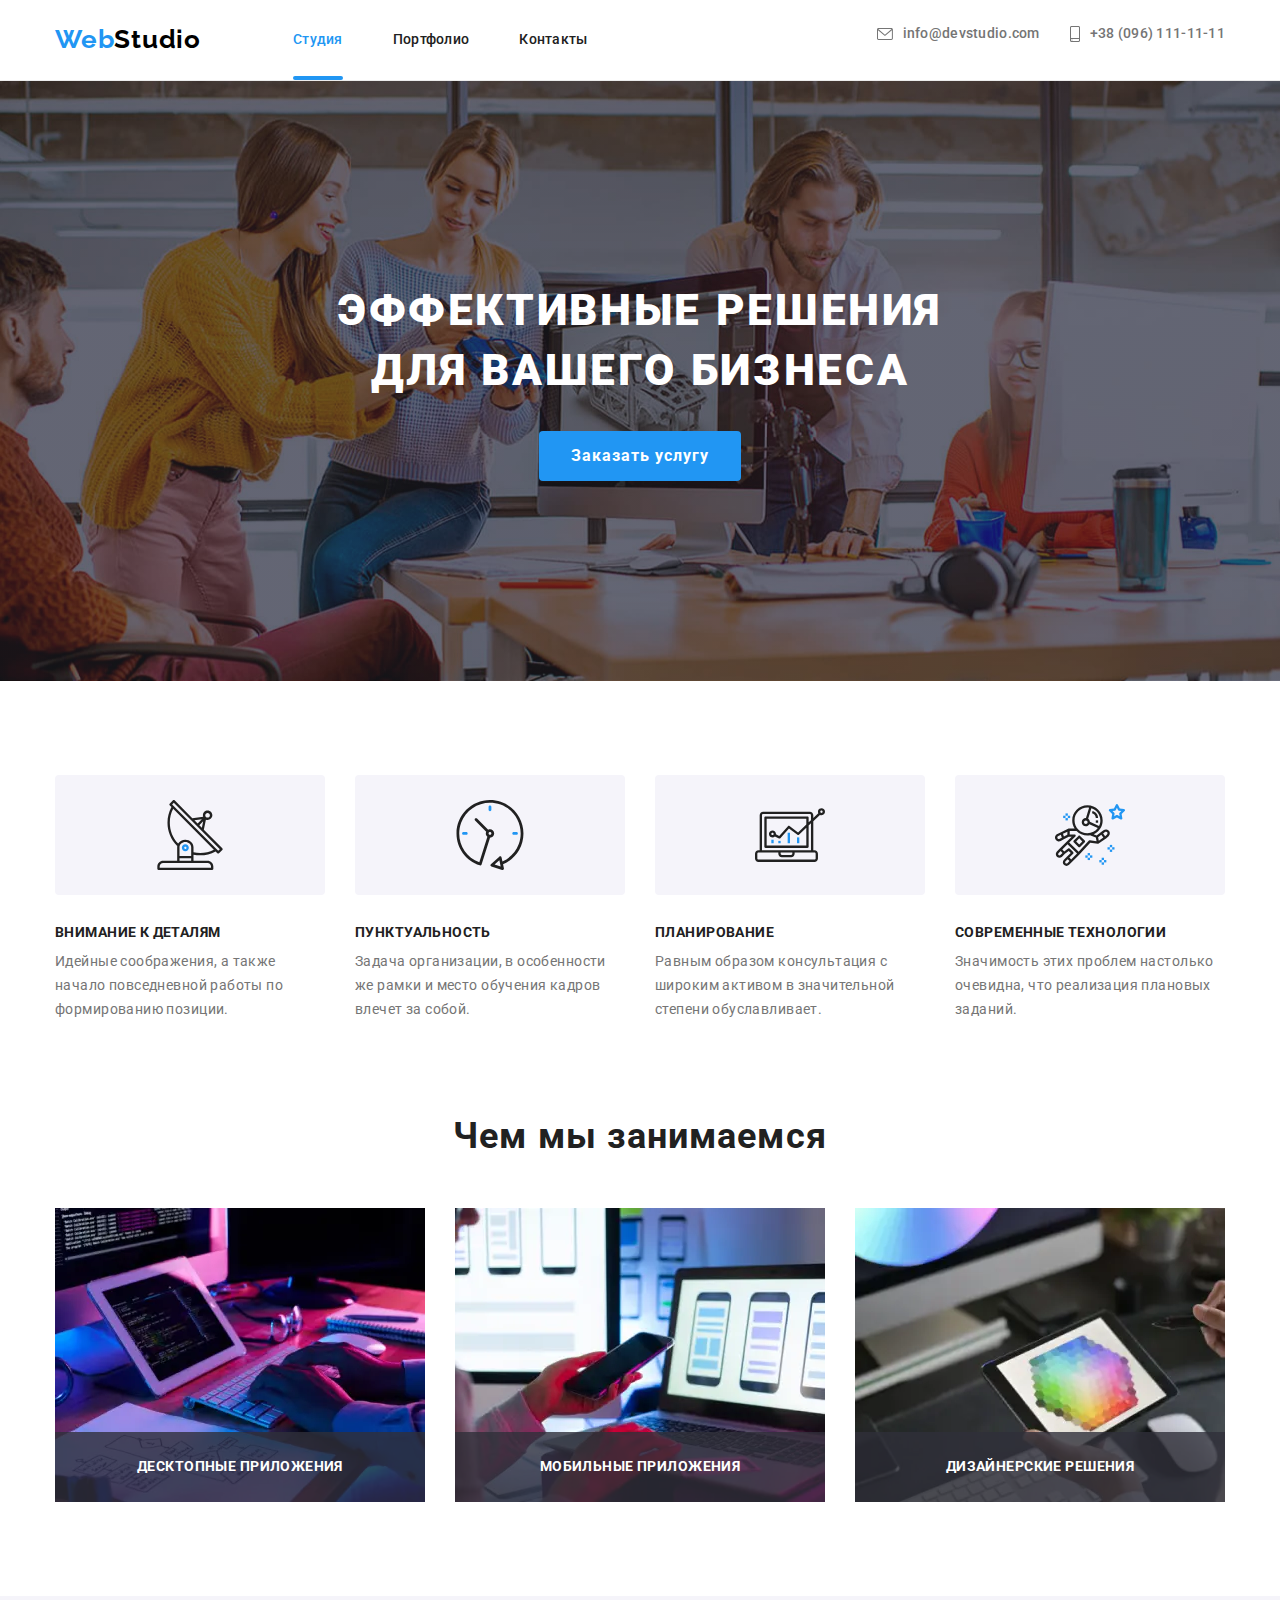
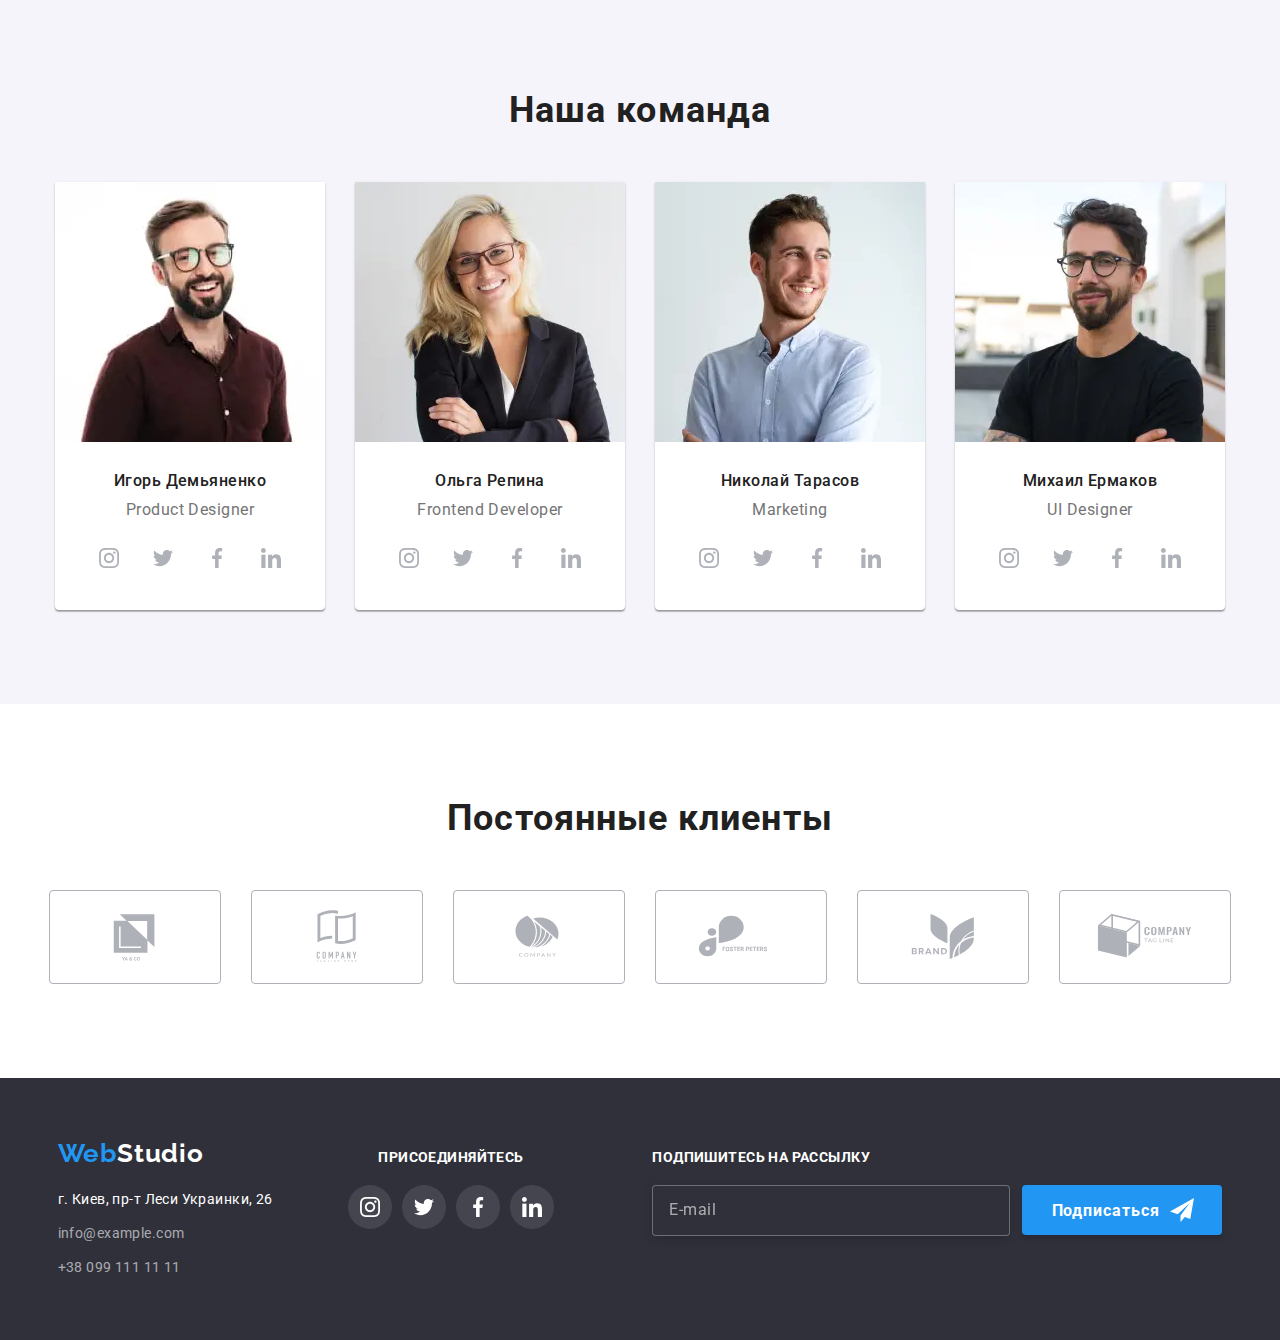
==== commit cc7a785e: "dz gotovo" ====
--- a/index.html
+++ b/index.html
@@ -23,43 +23,43 @@
       <div class="header__container container">
         <nav class="navigation">
           <a class="logo-link" href="./index.html"
-            ><span class="logo-link_web">Web</span
-            ><span class="logo-link_studio">Studio</span></a
+            ><span class="logo-link__web">Web</span
+            ><span class="logo-link__studio">Studio</span></a
           >
           <ul class="site-nav list">
-            <li class="site-nav_item">
-              <a class="site-nav_link link current" href="./index.html"
+            <li class="site-nav__item">
+              <a class="site-nav__link link current" href="./index.html"
                 >Студия</a
               >
             </li>
-            <li class="site-nav_item">
-              <a class="site-nav_link link" href="./portfolio.html"
+            <li class="site-nav__item">
+              <a class="site-nav__link link" href="./portfolio.html"
                 >Портфолио</a
               >
             </li>
-            <li class="site-nav_item">
-              <a class="site-nav_link link" href="#">Контакты</a>
+            <li class="site-nav__item">
+              <a class="site-nav__link link" href="#">Контакты</a>
             </li>
           </ul>
         </nav>
         <button class="burger-btn" data-menu-open>
-          <svg class="burger-btn_icon">
+          <svg class="burger-btn__icon">
             <use href="./images/sprite.svg#burger-icon"></use>
           </svg>
         </button>
 
         <ul class="contact list">
-          <li class="contact_item">
-            <a class="contact_link link" href="mailto:info@devstudio.com">
-              <svg class="contact_icon-envelope" width="16" height="12">
+          <li class="contact__item">
+            <a class="contact__link link" href="mailto:info@devstudio.com">
+              <svg class="contact__icon-envelope" width="16" height="12">
                 <use href="./images/sprite.svg#icon-envelope"></use>
               </svg>
               info@devstudio.com
             </a>
           </li>
-          <li class="contact_item">
-            <a class="contact_link link" href="tel:+380961111111">
-              <svg class="contact_icon-smartphone" width="10" height="16">
+          <li class="contact__item">
+            <a class="contact__link link" href="tel:+380961111111">
+              <svg class="contact__icon-smartphone" width="10" height="16">
                 <use href="./images/sprite.svg#icon-smartphone"></use>
               </svg>
               +38 (096) 111-11-11</a
@@ -68,55 +68,55 @@
         </ul>
       </div>
       <div class="mobile-menu" data-menu>
-        <div class="container mobile-menu_container">
-          <button class="close-btn mobile-menu_close-btn" data-menu-close>
-            <svg class="close-btn_icon">
+        <div class="container mobile-menu__container">
+          <button class="close-btn mobile-menu__close-btn" data-menu-close>
+            <svg class="close-btn__icon">
               <use href="./images/sprite.svg#icon-close"></use>
             </svg>
           </button>
 
           <ul class="nav-list list">
-            <li class="nav-list_item">
-              <a href="./index.html" class="nav-list_link link current"
+            <li class="nav-list__item">
+              <a href="./index.html" class="nav-list__link link current"
                 >Студия</a
               >
             </li>
-            <li class="nav-list_item">
-              <a href="./portfolio.html" class="nav-list_link link"
+            <li class="nav-list__item">
+              <a href="./portfolio.html" class="nav-list__link link"
                 >Портфолио</a
               >
             </li>
-            <li class="nav-list_item">
-              <a href="#" class="nav-list_link link">Контакты</a>
+            <li class="nav-list__item">
+              <a href="#" class="nav-list__link link">Контакты</a>
             </li>
           </ul>
 
           <ul class="mobile-contact list">
-            <li class="mobile-contact_item">
-              <a href="tel:+380961111111" class="mobile-contact_link-tel link"
+            <li class="mobile-contact__item">
+              <a href="tel:+380961111111" class="mobile-contact__link-tel link"
                 >+38 096 111-11-11</a
               >
             </li>
-            <li class="mobile-contact_item">
+            <li class="mobile-contact__item">
               <a
                 href="mailto:info@devstudio.com"
-                class="mobile-contact_link-mail link"
+                class="mobile-contact__link-mail link"
                 >info@devstudio.com</a
               >
             </li>
           </ul>
           <ul class="mobile-social list">
-            <li class="mobile-social_item">
-              <a href="#" class="mobile-social_link link">Instagram</a>
-            </li>
-            <li class="mobile-social_item">
-              <a href="#" class="mobile-social_link link">Twitter</a>
-            </li>
-            <li class="mobile-social_item">
-              <a href="#" class="mobile-social_link link">Facebook</a>
-            </li>
-            <li class="mobile-social_item">
-              <a href="#" class="mobile-social_link link">LinkedIn</a>
+            <li class="mobile-social__item">
+              <a href="#" class="mobile-social__link link">Instagram</a>
+            </li>
+            <li class="mobile-social__item">
+              <a href="#" class="mobile-social__link link">Twitter</a>
+            </li>
+            <li class="mobile-social__item">
+              <a href="#" class="mobile-social__link link">Facebook</a>
+            </li>
+            <li class="mobile-social__item">
+              <a href="#" class="mobile-social__link link">LinkedIn</a>
             </li>
           </ul>
         </div>
@@ -302,7 +302,7 @@
         </div>
       </section>
 
-      <!--Team company-->
+      <!-- Team company-->
 
       <section class="team-section">
         <div class="team container">
@@ -881,7 +881,7 @@
           />
           <label for="accept-policy" class="modal-form__checkbox-label"
             >Соглашаюсь с рассылкой и принимаю&nbsp;
-            <a href="#" class="modal-form__link">Условия договора</a>
+            <a href="#" class="modal-form__link link">Условия договора</a>
           </label>
           <button type="submit" class="modal-form__button">Отправить</button>
         </form>
--- a/css/main.min.css
+++ b/css/main.min.css
@@ -1,2 +1,2 @@
-:root{--main-font: "Roboto", sans-serif;--secondary-font: "Raleway", sans-serif;--accent-color: #2196f3;--main-color: #212121;--secondary-color: #757575}.visually-hidden{position:absolute !important;clip:rect(1px 1px 1px 1px);clip:rect(1px, 1px, 1px, 1px);padding:0 !important;border:0 !important;height:1px !important;width:1px !important;overflow:hidden}h1,h2,h3,h4,h5,h6,p{margin-top:0;margin-bottom:0}ul,ol{margin-top:0;margin-bottom:0;padding-left:0}img{display:block}body{font-family:var(--main-font);font-weight:400;color:var(--main-color)}.link,.contact-link,.logo-link{text-decoration:none}.list{list-style:none;padding:0;margin:0}.container{padding-left:15px;padding-right:15px}@media screen and (min-width: 480px){.container{width:480px;margin:0 auto}}@media screen and (min-width: 768px){.container{width:768px}}@media screen and (min-width: 1200px){.container{width:1200px}}.hero-btn{font-family:inherit;background:var(--accent-color);font-weight:700;font-size:16px;line-height:1.87;display:flex;align-items:center;letter-spacing:0.06em;color:#ffffff;cursor:pointer;border-radius:4px;border:none;padding:10px 32px;text-align:center;margin-left:auto;margin-right:auto;transition-duration:250ms;transition-timing-function:cubic-bezier(0.4, 0, 0.2, 1)}.hero-btn:hover,.hero-btn:focus{background:#188ce8}.social-list{display:flex;justify-content:space-between;align-items:center}.social-list__link{display:flex;align-items:center;justify-content:center;width:44px;height:44px;border-radius:50%;background-color:#ffffff;fill:#afb1b8;transition-duration:250ms;transition-timing-function:cubic-bezier(0.4, 0, 0.2, 1)}.social-list__link:hover,.social-list__link:focus{background:var(--accent-color);fill:#ffffff}.social-list__icon{width:20px;height:20px}.footer-list{display:flex;align-items:center;justify-content:center}.footer-list__item{display:flex;align-items:center;justify-content:center;margin-right:10px}.footer-list__item:last-child{margin-right:0}.footer-list__link{display:flex;align-items:center;justify-content:center;width:44px;height:44px;border-radius:50%;background-color:rgba(255,255,255,0.1);fill:#ffffff}.footer-list__link:hover,.footer-list__link:focus{background:var(--accent-color)}.footer-list__icon{width:20px;height:20px}.footer-btn{position:relative;width:200px;height:50px;padding-top:10px;padding-bottom:10px;padding-right:62px;padding-left:29px;font-family:inherit;background:var(--accent-color);font-weight:700;font-size:16px;line-height:1.87;letter-spacing:0.06em;color:#ffffff;box-shadow:0px 4px 4px rgba(0,0,0,0.15);border-radius:4px;border:none;cursor:pointer;transition-duration:250ms;transition-timing-function:cubic-bezier(0.4, 0, 0.2, 1)}.footer-btn:hover,.footer-btn:focus{background:#188ce8}.footer-btn__icon{position:absolute;top:13px;right:28px}.backdrop{position:fixed;top:0;left:0;width:100vw;height:100vh;background:rgba(0,0,0,0.2);opacity:1;transition:opacity 250ms cubic-bezier(0.4, 0, 0.2, 1),visibility 250ms cubic-bezier(0.4, 0, 0.2, 1)}.backdrop.is-hidden{opacity:0;pointer-events:none}.modal-form{display:flex;flex-direction:column}.modal-form__text{font-weight:700;font-size:20px;line-height:1.15;text-align:center;letter-spacing:0.03em;color:#212121;margin-bottom:12px}.modal-form__field{font-weight:400;font-size:12px;line-height:1.16;letter-spacing:0.01em;color:#757575;margin-bottom:10px}.modal-form__wrapper{position:relative;display:block;margin-top:4px}.modal-form__input{width:100%;height:40px;border:1px solid rgba(33,33,33,0.2);border-radius:4px;padding-left:42px;transition:border-color 250ms cubic-bezier(0.4, 0, 0.2, 1)}.modal-form__input:focus{outline:none;border-color:var(--accent-color)}.modal-form__icon{position:absolute;top:50%;left:12px;transform:translateY(-50%);display:block;width:18px;height:18px;fill:#212121;transition:fill 250ms cubic-bezier(0.4, 0, 0.2, 1)}.modal-form__input:focus+.modal-form__icon{fill:var(--accent-color)}.modal-form__message{width:100%;height:120px;margin-top:4px;color:#000000;border:1px solid rgba(33,33,33,0.2);border-radius:4px;padding:12px 16px;resize:none;transition:border-color 250ms cubic-bezier(0.4, 0, 0.2, 1)}.modal-form__message::placeholder{color:rgba(117,117,117,0.5)}.modal-form__message:focus{outline:none;border-color:var(--accent-color)}.modal-form__checkbox-label{display:flex;align-items:center;justify-content:center;font-size:14px;line-height:1.71;letter-spacing:0.03em;color:#757575;margin-bottom:30px;margin-left:14px}.modal-form__checkbox-label::before{display:block;content:"";width:16px;height:15px;border:1px solid #212121;border-radius:2px;cursor:pointer;margin-right:8px}.modal-form__checkbox:checked+.modal-form__checkbox-label::before{background-image:url("../images/vector.svg");background-color:var(--accent-color);background-repeat:no-repeat;background-size:contain;border:none;border-radius:2px;background-position:center}.modal-form__checkbox:focus+.modal-form__checkbox-label::before{outline:1px solid #212121}.modal-form__link{color:var(--accent-color)}.modal-form__button{font-family:inherit;background:var(--accent-color);font-weight:700;font-size:16px;line-height:1.87;display:flex;align-items:center;letter-spacing:0.06em;color:#ffffff;cursor:pointer;border-radius:4px;border:none;padding:10px 56px;text-align:center;margin-left:auto;margin-right:auto;transition-duration:250ms;transition-timing-function:cubic-bezier(0.4, 0, 0.2, 1)}.modal-form__button:hover,.modal-form__button:focus{background:#188ce8}.site-nav{display:none}.contact{display:none}.header{padding-top:16px;padding-bottom:16px}.header__container{display:flex;justify-content:space-between;align-items:center}.logo-link_web{color:var(--accent-color);font-family:var(--secondary-font);font-weight:700;font-size:26px;line-height:1.19;letter-spacing:0.03em}.logo-link_studio{color:#000000;font-family:var(--secondary-font);font-weight:700;font-size:26px;line-height:1.19;letter-spacing:0.03em}.burger-btn{background-color:transparent;border:none;padding:0;line-height:0}.burger-btn_icon{width:40px;height:40px;fill:#000000}.mobile-menu{position:fixed;z-index:100;left:0;top:0;width:100vw;height:100vw;background-color:#ffffff;overflow:auto;opacity:0;visibility:hidden;pointer-events:none;transition:cubic-bezier(0.4, 0, 0.2, 1)}.mobile-menu.is-open{opacity:1;visibility:visible;pointer-events:auto}.mobile-menu_close-btn{position:absolute;top:10px;right:15px}.mobile-menu_container{position:relative;min-height:200px;padding-top:48px;padding-bottom:48px;padding-left:40px}.close-btn{background-color:transparent;border:none;padding:0;line-height:0}.close-btn_icon{width:40px;height:40px;transition-duration:250ms;transition-timing-function:cubic-bezier(0.4, 0, 0.2, 1)}.close-btn_icon:hover,.close-btn_icon:focus{fill:var(--accent-color)}@media screen and (max-width: 479px){.nav-list{margin-bottom:302px}.nav-list_item{margin-bottom:32px}.nav-list_item:last-child{margin-bottom:0}.nav-list_link{font-weight:500;font-size:40px;line-height:1.17;letter-spacing:0.02em;color:#212121}.nav-list_link.current{color:var(--accent-color)}.mobile-contact{margin-bottom:64px}.mobile-contact_item{margin-bottom:32px}.mobile-contact_item:last-child{margin-bottom:0}.mobile-contact_link-tel{font-weight:500;font-size:34px;line-height:1.17px;letter-spacing:0.02em;color:var(--accent-color)}.mobile-contact_link-mail{font-weight:500;font-size:24px;line-height:1.16;letter-spacing:0.02em;color:#757575;transition-duration:250ms;transition-timing-function:cubic-bezier(0.4, 0, 0.2, 1)}.mobile-contact_link-mail:focus{color:var(--accent-color)}.mobile-social{display:flex;justify-content:space-between}.mobile-social_item{padding-right:10px;border-right:1px solid rgba(33,33,33,0.2)}.mobile-social_item:last-child{padding-right:0;margin-right:0;border-right:0}.mobile-social_link{font-weight:500;font-size:18px;line-height:1.22;letter-spacing:0.02em;color:var(--accent-color);margin-right:10px}}@media screen and (min-width: 480px){.burger-btn{display:none}.header{background:#ffffff;padding-top:26px;padding-bottom:26px;border-bottom:1px solid #ececec}.header_container{display:flex;align-items:center;justify-content:space-between}.navigation{display:flex;align-items:center}.logo-link{margin-right:88px}.site-nav{display:flex;align-items:center}.site-nav_item:not(:last-child){margin-right:50px}.site-nav_link{position:relative;font-weight:500;font-size:14px;line-height:1.14;letter-spacing:0.02em;color:var(--main-color);transition-duration:250ms;transition-timing-function:cubic-bezier(0.4, 0, 0.2, 1)}.site-nav_link:hover,.site-nav_link:focus{color:var(--accent-color)}.site-nav_link.current{color:var(--accent-color)}.site-nav_link.current::after{position:absolute;content:"";width:100%;height:4px;border-radius:2px;background-color:var(--accent-color);display:block;bottom:-33px}.contact{display:block}.contact_item{margin-bottom:10px}.contact_item:last-child{margin-right:0}.contact_link{font-weight:500;font-size:12px;line-height:1.16;letter-spacing:0.02em;color:var(--secondary-color);transition-duration:250ms;transition-timing-function:cubic-bezier(0.4, 0, 0.2, 1)}.contact_link:hover,.contact_link:focus{color:var(--accent-color)}.contact_icon-envelope{margin-right:10px;fill:currentColor}.contact_icon-smartphone{margin-right:10px;fill:currentColor}}@media screen and (min-width: 1200px){.header{padding-top:24px;padding-bottom:25px}.logo-link{margin-right:92px}.contact{display:flex;align-items:center}.contact_item{margin-right:30px}.contact_item:last-child{margin-right:0}.contact_link{display:flex;align-items:center;font-size:14px;line-height:1.14}}.hero{background-image:linear-gradient(rgba(47,48,58,0.4), rgba(47,48,58,0.4)),url("./../images/hero/hero-bg-mob.jpg,./../hero-bg-mob@2x.jpg");max-width:1600px;background-size:cover;background-repeat:no-repeat;background-position:center;text-align:center}.hero-page{padding-bottom:118px;padding-top:118px}.hero-page__title{font-weight:900;font-size:26px;line-height:1.61;letter-spacing:0.06em;text-transform:uppercase;color:#ffffff;margin-bottom:30px}@media screen and (min-width: 768px){.hero{background-image:linear-gradient(rgba(47,48,58,0.4), rgba(47,48,58,0.4)),url("./../images/hero/hero-bg-tablet.jpg,./../hero-bg-tablet@2x.jpg")}}@media screen and (min-width: 1200px){.hero{background-image:linear-gradient(rgba(47,48,58,0.4), rgba(47,48,58,0.4)),url("./../images/hero/hero-bg-desktop.jpg,./../hero-bg-desktop@2x.jpg")}.hero-page{padding-bottom:200px;padding-top:200px}.hero-page__title{font-size:44px;line-height:1.36}}.features-section{background:#ffffff}.features{padding-top:60px;padding-bottom:60px}.features__item{margin-bottom:30px}.features__item:last-child{margin-bottom:0}.features__wrapper{display:flex;align-items:center;justify-content:center;background:#f5f4fa;width:450px;height:120px;border-radius:4px;margin-bottom:30px}.features__icon{width:70px;height:70px}.features__title{display:flex;justify-content:center;font-weight:700;font-size:14px;line-height:1.14;letter-spacing:0.03em;text-transform:uppercase;color:var(--main-color);margin-top:0;margin-bottom:10px}.features__text{font-size:14px;line-height:1.71;letter-spacing:0.03em;color:var(--secondary-color);margin-top:0}@media screen and (min-width: 768px){.features{display:flex;flex-wrap:wrap;margin-right:-30px;margin-bottom:-30px}.features__item{margin-right:30px;flex-basis:calc((100% - 60px) / 2)}.features__item:nth-last-child(-n+2){margin-bottom:0}.features__wrapper{width:354px}.features__title{display:block}}@media screen and (min-width: 1200px){.features-container{display:flex;align-items:center}.features{flex-wrap:unset;margin:0;padding-top:94px;padding-bottom:94px}.features__item{margin-right:30px;margin-bottom:0}.features__item:last-child{margin-right:0}.features__wrapper{width:270px}}.projects-section{display:none}@media screen and (min-width: 1200px){.projects-section{display:block;background:#ffffff}.project{padding-bottom:94px}.project__title{font-weight:700;font-size:36px;line-height:1.16;text-align:center;letter-spacing:0.03em;color:var(--main-color);margin-top:0;margin-bottom:50px}.project-list{display:flex;align-items:center;justify-content:space-between}.project-list__item{width:370px;height:294px;margin-right:30px}.project-list__item:last-child{margin-right:0}.project-list__image{position:relative}.project-list__overlay{position:absolute;bottom:0;left:0;width:100%;height:70px;background:rgba(47,48,58,0.8);font-weight:700;font-size:14px;line-height:1.14;text-align:center;letter-spacing:0.03em;text-transform:uppercase;color:#ffffff;padding-top:27px}}.team-section{background:#f5f4fa}.team{padding-top:60px;padding-bottom:60px}.team__title{font-weight:700;font-size:28px;line-height:1.17px;text-align:center;letter-spacing:0.03em;color:var(--main-color);margin-bottom:30px}.team-list__item{width:450px;height:622px;margin-bottom:30px;background:#ffffff;box-shadow:0px 1px 3px rgba(0,0,0,0.12),0px 1px 1px rgba(0,0,0,0.14),0px 2px 1px rgba(0,0,0,0.2);border-radius:0px 0px 4px 4px}.team-list__item:last-child{margin-bottom:0}.person{padding-top:30px;padding-bottom:24px;padding-left:122px;padding-right:122px}.person__name{font-weight:500;font-size:16px;line-height:1.18;letter-spacing:0.03em;color:var(--main-color);text-align:center}.person__position{font-size:16px;line-height:1.18;letter-spacing:0.03em;color:var(--secondary-color);text-align:center;margin-top:10px;margin-bottom:16px}@media screen and (min-width: 768px){.team-list{display:flex;flex-wrap:wrap;margin-right:-30px;margin-bottom:-30px}.team-list__item{width:354px;height:536px;margin-right:30px;margin-bottom:30px;flex-basis:calc((100% - 60px) / 2)}.team-list__item:nth-last-child(-n+2){margin-bottom:0}.team-list__item:last-child{margin-right:0}.person{padding-left:74px;padding-right:74px}}@media screen and (min-width: 1200px){.team{padding-top:94px;padding-bottom:94px}.team__title{font-size:36px;line-height:1.16;margin-bottom:50px}.team-list{flex-wrap:unset;margin-right:0;margin-bottom:0}.team-list__item{width:270px;height:428px;margin-right:30px;margin-bottom:0}.team-list__item:last-child{margin-right:0}.person{padding-bottom:30px;padding-left:32px;padding-right:32px}}.clients-section{background:#ffffff}.clients-container{padding-top:60px;padding-bottom:60px}.clients-container__title{font-weight:700;font-size:28px;line-height:1.17;text-align:center;letter-spacing:0.03em;color:var(--main-color);margin-bottom:30px}.client{display:flex;flex-wrap:wrap;margin-right:-30px;margin-bottom:-30px}.client__item{display:flex;align-items:center;justify-content:space-between;margin-right:30px;margin-bottom:30px}.client__item:nth-last-child(-n+2){margin-bottom:0px}.client__link{display:flex;align-items:center;justify-content:center;border:1px solid #afb1b8;border-radius:4px;width:210px;height:92px;fill:#afb1b8;transition-duration:250ms;transition-timing-function:cubic-bezier(0.4, 0, 0.2, 1)}.client__link:hover,.client__link:focus{fill:var(--accent-color)}.client__link:hover,.client__link:focus{border:1px solid var(--accent-color)}@media screen and (min-width: 768px){.client{justify-content:center}.client__item:nth-last-child(-n+3){margin-bottom:0px}.client__item:nth-child(3n+3){margin-right:0}.client__link{width:226px;height:92px}}@media screen and (min-width: 1200px){.clients-container{padding-top:94px;padding-bottom:94px}.clients-container__title{font-size:36px;line-height:1.16;margin-bottom:50px}.client{flex-wrap:nowrap;margin-right:0;margin-bottom:0}.client__item{margin-right:30px;margin-bottom:0}.client__item:nth-child(3n+3){margin-right:30px}.client__item:last-child{margin-right:0}.client__link{width:172px;height:94px}}.footer{background:#2f303a}.footer-container{padding-top:60px;padding-bottom:60px}.footer-contacts{text-align:center;margin-bottom:60px}.footer-logo{text-decoration:none}.footer-logo__studio{font-family:var(--secondary-font);font-weight:700;font-size:26px;line-height:1.19;letter-spacing:0.03em;color:#ffffff}.address-company{color:#ffffff;font-style:normal;font-size:14px;line-height:1.71;letter-spacing:0.03em;margin-top:20px}.address__link-item{margin-top:10px}.address__link{text-decoration:none;font-size:14px;line-height:1.71;letter-spacing:0.03em;color:rgba(255,255,255,0.6);display:inline-block;transition-duration:250ms;transition-timing-function:cubic-bezier(0.4, 0, 0.2, 1)}.address__link:hover,.address__link:focus{color:var(--accent-color)}.footer-social{margin-bottom:60px}.footer-social__text{text-align:center;font-weight:700;font-size:14px;line-height:1.14;letter-spacing:0.03em;text-transform:uppercase;color:#ffffff;margin-bottom:20px}.subscription{text-align:center}.subscription__text{font-weight:700;font-size:14px;line-height:1.14;letter-spacing:0.03em;text-transform:uppercase;color:#ffffff;margin-bottom:20px}.footer-form__email{width:450px;margin-bottom:20px;padding-top:15px;padding-bottom:15px;padding-left:16px;color:#ffffff;background-color:#2f303a;border:1px solid rgba(255,255,255,0.3);filter:drop-shadow(0px 4px 4px rgba(0,0,0,0.15));border-radius:4px}.footer-form__email::placeholder{font-weight:400;font-size:16px;line-height:1.25;letter-spacing:0.03em;color:rgba(255,255,255,0.6)}@media screen and (min-width: 768px){.footer-container{display:flex;flex-wrap:wrap;justify-content:space-around;align-items:baseline}.footer-contacts{display:flex;flex-direction:column;margin-bottom:60px}.footer-social{margin-bottom:0}.footer-form{display:flex;flex-direction:column;align-items:center}}@media screen and (min-width: 1200px){.footer-container{display:flex;align-items:baseline}.footer-contacts{display:block;text-align:left;margin-right:70px;margin-bottom:0}.footer-logo{display:inline-block;margin-right:0px}.footer-social{margin-right:93px}.subscription{text-align:left}.footer-form{display:flex;flex-direction:row;align-items:stretch}.footer-form__email{width:358px;margin-right:12px}}.developments-section{background:#ffffff}.developments-container{padding-top:60px;padding-bottom:60px}.catalog-nav{display:flex;flex-wrap:wrap;margin-bottom:40px;list-style:none}.catalog-nav__item{margin-right:8px;margin-bottom:15px}.catalog-nav__item:nth-child(3){margin-right:0}.catalog-nav__item:nth-child(n+4){margin-bottom:0}.catalog-nav__item:last-child{margin-right:0}.catalog-nav__btn{font-family:inherit;background:#f5f4fa;font-weight:500;font-size:16px;line-height:1.62;text-align:center;letter-spacing:0.03em;color:#212121;border-radius:4px;cursor:pointer;border:none;padding:6px 22px;transition-duration:250ms;transition-timing-function:cubic-bezier(0.4, 0, 0.2, 1)}.catalog-nav__btn:hover,.catalog-nav__btn:focus{background-color:var(--accent-color);color:#ffffff;box-shadow:0px 3px 1px rgba(0,0,0,0.1),0px 1px 2px rgba(0,0,0,0.08),0px 2px 2px rgba(0,0,0,0.12);border-radius:4px}.catalog-nav__btn.current{background-color:var(--accent-color);color:#ffffff}.development__item{margin-bottom:30px;transition-duration:250ms;transition-timing-function:cubic-bezier(0.4, 0, 0.2, 1)}.development__item:hover{box-shadow:0px 1px 1px rgba(0,0,0,0.12),0px 4px 4px rgba(0,0,0,0.06),1px 4px 6px rgba(0,0,0,0.16)}.development__link{text-decoration:none;display:block}.development__link:hover .development__overlay,.development__link:focus .development__overlay{transform:translateY(0%)}.development__image{position:relative;overflow:hidden}.development__overlay{position:absolute;top:0;left:0;width:100%;height:100%;background:rgba(33,150,243,0.9);color:#ffffff;overflow:auto;font-weight:400;font-size:18px;line-height:1.55;letter-spacing:0.03em;padding:77px 24px;transform:translateY(100%);transition-duration:250ms;transition-timing-function:cubic-bezier(0.4, 0, 0.2, 1)}.development__description{padding:20px 24px;border:1px solid #eeeeee}.development__name{font-weight:700;font-size:18px;line-height:2;letter-spacing:0.06em;color:var(--main-color);margin-bottom:4px}.development__section-app{font-size:16px;line-height:1.87;letter-spacing:0.03em;color:var(--secondary-color)}@media screen and (min-width: 768px){.catalog-nav{justify-content:center;align-items:baseline;margin-bottom:30px}.catalog-nav__item{margin-right:8px;margin-bottom:0}.catalog-nav__item:nth-child(3){margin-right:8px}.catalog-nav__item:last-child{margin-right:0px}.development{display:flex;flex-wrap:wrap;margin-bottom:-30px;margin-left:-30px}.development__item{display:flex;margin-bottom:30px;margin-left:30px;flex-basis:calc((100% - 60px) / 2)}.development__link{display:flex;flex-direction:column}.development__overlay{padding:49px 24px}.development__description{flex-grow:1}}@media screen and (min-width: 1200px){.developments-container{padding-top:94px;padding-bottom:94px}.catalog-nav{margin-bottom:50px}.development__item{flex-basis:unset}.development__link{display:block}.development__overlay{padding:63px 24px}}
+:root{--main-font: "Roboto", sans-serif;--secondary-font: "Raleway", sans-serif;--accent-color: #2196f3;--main-color: #212121;--secondary-color: #757575}.visually-hidden{position:absolute !important;clip:rect(1px 1px 1px 1px);clip:rect(1px, 1px, 1px, 1px);padding:0 !important;border:0 !important;height:1px !important;width:1px !important;overflow:hidden}h1,h2,h3,h4,h5,h6,p{margin-top:0;margin-bottom:0}ul,ol{margin-top:0;margin-bottom:0;padding-left:0}img{display:block}body{font-family:var(--main-font);font-weight:400;color:var(--main-color)}.link,.contact-link,.logo-link{text-decoration:none}.list{list-style:none;padding:0;margin:0}.container{padding-left:15px;padding-right:15px}@media screen and (min-width: 480px){.container{width:480px;margin:0 auto}}@media screen and (min-width: 768px){.container{width:768px}}@media screen and (min-width: 1200px){.container{width:1200px}}.hero-btn{font-family:inherit;background:var(--accent-color);font-weight:700;font-size:16px;line-height:1.87;display:flex;align-items:center;letter-spacing:0.06em;color:#ffffff;cursor:pointer;border-radius:4px;border:none;padding:10px 32px;text-align:center;margin-left:auto;margin-right:auto;transition-duration:250ms;transition-timing-function:cubic-bezier(0.4, 0, 0.2, 1)}.hero-btn:hover,.hero-btn:focus{background:#188ce8}.social-list{display:flex;justify-content:space-between;align-items:center}.social-list__link{display:flex;align-items:center;justify-content:center;width:44px;height:44px;border-radius:50%;background-color:#ffffff;fill:#afb1b8;transition-duration:250ms;transition-timing-function:cubic-bezier(0.4, 0, 0.2, 1)}.social-list__link:hover,.social-list__link:focus{background:var(--accent-color);fill:#ffffff}.social-list__icon{width:20px;height:20px}.footer-list{display:flex;align-items:center;justify-content:center}.footer-list__item{display:flex;align-items:center;justify-content:center;margin-right:10px}.footer-list__item:last-child{margin-right:0}.footer-list__link{display:flex;align-items:center;justify-content:center;width:44px;height:44px;border-radius:50%;background-color:rgba(255,255,255,0.1);fill:#ffffff}.footer-list__link:hover,.footer-list__link:focus{background:var(--accent-color)}.footer-list__icon{width:20px;height:20px}.footer-btn{position:relative;width:200px;height:50px;padding-top:10px;padding-bottom:10px;padding-right:62px;padding-left:29px;font-family:inherit;background:var(--accent-color);font-weight:700;font-size:16px;line-height:1.87;letter-spacing:0.06em;color:#ffffff;box-shadow:0px 4px 4px rgba(0,0,0,0.15);border-radius:4px;border:none;cursor:pointer;transition-duration:250ms;transition-timing-function:cubic-bezier(0.4, 0, 0.2, 1)}.footer-btn:hover,.footer-btn:focus{background:#188ce8}.footer-btn__icon{position:absolute;top:13px;right:28px}.backdrop{position:fixed;top:0;left:0;width:100vw;height:100vh;background:rgba(0,0,0,0.2);opacity:1;transition:opacity 250ms cubic-bezier(0.4, 0, 0.2, 1),visibility 250ms cubic-bezier(0.4, 0, 0.2, 1)}.backdrop.is-hidden{opacity:0;pointer-events:none}@media screen and (max-width: 1199px){.modal-window{position:absolute;top:50%;left:50%;min-width:450px;min-height:609px;background-color:#ffffff;transform:translate(-50%, -50%);padding:40px}.close-window{position:absolute;top:8px;right:8px;width:30px;height:30px;background-color:#ffffff;border-radius:50%;border:1px solid rgba(0,0,0,0.1);padding:0;cursor:pointer}.close-window__icon{position:absolute;top:50%;left:50%;transform:translate(-50%, -50%);transition-duration:250ms;transition-timing-function:cubic-bezier(0.4, 0, 0.2, 1)}.close-window__icon:hover,.close-window__icon:focus{fill:var(--accent-color)}}@media screen and (min-width: 1200px){.modal-window{position:absolute;top:50%;left:50%;min-width:528px;min-height:581px;background-color:#ffffff;transform:translate(-50%, -50%);padding:40px}.close-window{position:absolute;top:8px;right:8px;width:30px;height:30px;background-color:#ffffff;border-radius:50%;border:1px solid rgba(0,0,0,0.1);padding:0;cursor:pointer}.close-window__icon{position:absolute;top:50%;left:50%;transform:translate(-50%, -50%);transition-duration:250ms;transition-timing-function:cubic-bezier(0.4, 0, 0.2, 1)}.close-window__icon:hover,.close-window__icon:focus{fill:var(--accent-color)}}@media screen and (max-width: 1199px){.modal-form{display:flex;flex-direction:column}.modal-form__text{font-weight:700;font-size:20px;line-height:1.5;text-align:center;letter-spacing:0.03em;color:var(--main-color)}.modal-form__field{font-weight:400;font-size:12px;line-height:1.16;letter-spacing:0.01em;color:var(--secondary-color);margin-bottom:10px}.modal-form__wrapper{position:relative;display:block;margin-top:4px}.modal-form__input{width:100%;height:40px;border:1px solid rgba(33,33,33,0.2);border-radius:4px;padding-left:42px;transition:border-color 250ms cubic-bezier(0.4, 0, 0.2, 1)}.modal-form__input:focus{outline:none;border-color:var(--accent-color)}.modal-form__icon{position:absolute;top:50%;left:12px;transform:translateY(-50%);display:block;width:18px;height:18px;fill:var(--main-color);transition:fill 250ms cubic-bezier(0.4, 0, 0.2, 1)}.modal-form__input:focus+.modal-form__icon{fill:var(--accent-color)}.modal-form__message{width:100%;height:120px;margin-top:4px;color:#000000;border:1px solid rgba(33,33,33,0.2);border-radius:4px;padding:12px 16px;resize:none;transition:border-color 250ms cubic-bezier(0.4, 0, 0.2, 1)}.modal-form__message::placeholder{color:rgba(117,117,117,0.5)}.modal-form__message:focus{outline:none;border-color:var(--accent-color)}.modal-form__checkbox-label{display:flex;align-items:center;justify-content:center;font-size:12px;line-height:1.16;letter-spacing:0.03em;color:var(--secondary-color);margin-bottom:30px;margin-left:3px}.modal-form__checkbox-label::before{display:block;content:"";width:16px;height:15px;border:1px solid var(--main-color);border-radius:2px;cursor:pointer;margin-right:8px}.modal-form__checkbox:checked+.modal-form__checkbox-label::before{background-image:url("../images/vector.svg");background-color:var(--accent-color);background-repeat:no-repeat;background-size:contain;border:none;border-radius:2px;background-position:center}.modal-form__checkbox:focus+.modal-form__checkbox-label::before{outline:1px solid var(--main-color)}.modal-form__link{color:var(--accent-color)}}.modal-form__button{font-family:inherit;background:var(--accent-color);font-weight:700;font-size:16px;line-height:1.87;display:flex;align-items:center;letter-spacing:0.06em;color:#ffffff;cursor:pointer;border-radius:4px;border:none;padding:10px 56px;text-align:center;margin-left:auto;margin-right:auto;transition-duration:250ms;transition-timing-function:cubic-bezier(0.4, 0, 0.2, 1)}.modal-form__button:hover,.modal-form__button:focus{background:#188ce8}@media screen and (min-width: 1200px){.modal-form{display:flex;flex-direction:column}.modal-form__text{font-weight:700;font-size:20px;line-height:1.15;text-align:center;letter-spacing:0.03em;color:var(--main-color);margin-bottom:12px}.modal-form__field{font-weight:400;font-size:12px;line-height:1.16;letter-spacing:0.01em;color:var(--secondary-color);margin-bottom:10px}.modal-form__wrapper{position:relative;display:block;margin-top:4px}.modal-form__input{width:100%;height:40px;border:1px solid rgba(33,33,33,0.2);border-radius:4px;padding-left:42px;transition:border-color 250ms cubic-bezier(0.4, 0, 0.2, 1)}.modal-form__input:focus{outline:none;border-color:var(--accent-color)}.modal-form__icon{position:absolute;top:50%;left:12px;transform:translateY(-50%);display:block;width:18px;height:18px;fill:var(--main-color);transition:fill 250ms cubic-bezier(0.4, 0, 0.2, 1)}.modal-form__input:focus+.modal-form__icon{fill:var(--accent-color)}.modal-form__message{width:100%;height:120px;margin-top:4px;color:#000000;border:1px solid rgba(33,33,33,0.2);border-radius:4px;padding:12px 16px;resize:none;transition:border-color 250ms cubic-bezier(0.4, 0, 0.2, 1)}.modal-form__message::placeholder{color:rgba(117,117,117,0.5)}.modal-form__message:focus{outline:none;border-color:var(--accent-color)}.modal-form__checkbox-label{display:flex;align-items:center;justify-content:center;font-size:14px;line-height:1.71;letter-spacing:0.03em;color:var(--secondary-color);margin-bottom:30px;margin-left:14px}.modal-form__checkbox-label::before{display:block;content:"";width:16px;height:15px;border:1px solid var(--main-color);border-radius:2px;cursor:pointer;margin-right:8px}.modal-form__checkbox:checked+.modal-form__checkbox-label::before{background-image:url("../images/vector.svg");background-color:var(--accent-color);background-repeat:no-repeat;background-size:contain;border:none;border-radius:2px;background-position:center}.modal-form__checkbox:focus+.modal-form__checkbox-label::before{outline:1px solid var(--main-color)}.modal-form__link{color:var(--accent-color)}.modal-form__button{font-family:inherit;background:var(--accent-color);font-weight:700;font-size:16px;line-height:1.87;display:flex;align-items:center;letter-spacing:0.06em;color:#ffffff;cursor:pointer;border-radius:4px;border:none;padding:10px 56px;text-align:center;margin-left:auto;margin-right:auto;transition-duration:250ms;transition-timing-function:cubic-bezier(0.4, 0, 0.2, 1)}.modal-form__button:hover,.modal-form__button:focus{background:#188ce8}}.site-nav{display:none}.contact{display:none}.header{padding-top:16px;padding-bottom:16px}.header__container{display:flex;justify-content:space-between;align-items:center}.logo-link__web{color:var(--accent-color);font-family:var(--secondary-font);font-weight:700;font-size:26px;line-height:1.19;letter-spacing:0.03em}.logo-link__studio{color:#000000;font-family:var(--secondary-font);font-weight:700;font-size:26px;line-height:1.19;letter-spacing:0.03em}.burger-btn{background-color:transparent;border:none;padding:0;line-height:0}.burger-btn__icon{width:40px;height:40px;fill:#000000}.mobile-menu{position:fixed;z-index:100;left:0;top:0;width:100vw;height:100vw;background-color:#ffffff;overflow:auto;opacity:0;visibility:hidden;pointer-events:none;transition:cubic-bezier(0.4, 0, 0.2, 1)}.mobile-menu.is-open{opacity:1;visibility:visible;pointer-events:auto}.mobile-menu__close-btn{position:absolute;top:10px;right:15px}.mobile-menu__container{position:relative;min-height:200px;padding-top:48px;padding-bottom:48px;padding-left:40px}.close-btn{background-color:transparent;border:none;padding:0;line-height:0}.close-btn__icon{width:40px;height:40px;transition-duration:250ms;transition-timing-function:cubic-bezier(0.4, 0, 0.2, 1)}.close-btn__icon:hover,.close-btn__icon:focus{fill:var(--accent-color)}@media screen and (max-width: 479px){.nav-list{margin-bottom:302px}.nav-list__item{margin-bottom:32px}.nav-list__item:last-child{margin-bottom:0}.nav-list__link{font-weight:500;font-size:40px;line-height:1.17;letter-spacing:0.02em;color:var(--main-color)}.nav-list__link.current{color:var(--accent-color)}.mobile-contact{margin-bottom:64px}.mobile-contact__item{margin-bottom:32px}.mobile-contact__item:last-child{margin-bottom:0}.mobile-contact__link-tel{font-weight:500;font-size:34px;line-height:1.17px;letter-spacing:0.02em;color:var(--accent-color)}.mobile-contact__link-mail{font-weight:500;font-size:24px;line-height:1.16;letter-spacing:0.02em;color:var(--secondary-color);transition-duration:250ms;transition-timing-function:cubic-bezier(0.4, 0, 0.2, 1)}.mobile-contact__link-mail:focus{color:var(--accent-color)}.mobile-social{display:flex;justify-content:space-between}.mobile-social__item{padding-right:10px;border-right:1px solid rgba(33,33,33,0.2)}.mobile-social__item:last-child{padding-right:0;margin-right:0;border-right:0}.mobile-social__link{font-weight:500;font-size:18px;line-height:1.22;letter-spacing:0.02em;color:var(--accent-color);margin-right:10px}}@media screen and (min-width: 768px){.burger-btn{display:none}.header{background:#ffffff;padding-top:26px;padding-bottom:26px;border-bottom:1px solid #ececec}.header__container{display:flex;align-items:center;justify-content:space-between}.navigation{display:flex;align-items:center}.logo-link{margin-right:88px}.site-nav{display:flex;align-items:center}.site-nav__item:not(:last-child){margin-right:50px}.site-nav__link{position:relative;font-weight:500;font-size:14px;line-height:1.14;letter-spacing:0.02em;color:var(--main-color);transition-duration:250ms;transition-timing-function:cubic-bezier(0.4, 0, 0.2, 1)}.site-nav__link:hover,.site-nav__link:focus{color:var(--accent-color)}.site-nav__link.current{color:var(--accent-color)}.site-nav__link.current::after{position:absolute;content:"";width:100%;height:4px;border-radius:2px;background-color:var(--accent-color);display:block;bottom:-33px}.contact{display:block}.contact__item{margin-bottom:10px}.contact__item:last-child{margin-right:0}.contact__link{font-weight:500;font-size:12px;line-height:1.16;letter-spacing:0.02em;color:var(--secondary-color);transition-duration:250ms;transition-timing-function:cubic-bezier(0.4, 0, 0.2, 1)}.contact__link:hover,.contact__link:focus{color:var(--accent-color)}.contact__icon-envelope{margin-right:10px;fill:currentColor}.contact__icon-smartphone{margin-right:10px;fill:currentColor}}@media screen and (min-width: 1200px){.header{padding-top:24px;padding-bottom:25px}.logo-link{margin-right:92px}.contact{display:flex;align-items:center}.contact__item{margin-right:30px}.contact__item:last-child{margin-right:0}.contact__link{display:flex;align-items:center;font-size:14px;line-height:1.14}}.hero{background-image:linear-gradient(rgba(47,48,58,0.4), rgba(47,48,58,0.4)),url("./../images/hero/hero-bg-mob.jpg,./../hero-bg-mob@2x.jpg");max-width:1600px;background-size:cover;background-repeat:no-repeat;background-position:center;text-align:center}.hero-page{padding-bottom:118px;padding-top:118px}.hero-page__title{font-weight:900;font-size:26px;line-height:1.61;letter-spacing:0.06em;text-transform:uppercase;color:#ffffff;margin-bottom:30px}@media screen and (min-width: 768px){.hero{background-image:linear-gradient(rgba(47,48,58,0.4), rgba(47,48,58,0.4)),url("./../images/hero/hero-bg-tablet.jpg,./../hero-bg-tablet@2x.jpg")}}@media screen and (min-width: 1200px){.hero{background-image:linear-gradient(rgba(47,48,58,0.4), rgba(47,48,58,0.4)),url("./../images/hero/hero-bg-desktop.jpg,./../hero-bg-desktop@2x.jpg")}.hero-page{padding-bottom:200px;padding-top:200px}.hero-page__title{font-size:44px;line-height:1.36}}.features-section{background:#ffffff}.features{padding-top:60px;padding-bottom:60px}.features__item{margin-bottom:30px}.features__item:last-child{margin-bottom:0}.features__wrapper{display:flex;align-items:center;justify-content:center;background:#f5f4fa;width:450px;height:120px;border-radius:4px;margin-bottom:30px}.features__icon{width:70px;height:70px}.features__title{display:flex;justify-content:center;font-weight:700;font-size:14px;line-height:1.14;letter-spacing:0.03em;text-transform:uppercase;color:var(--main-color);margin-top:0;margin-bottom:10px}.features__text{font-size:14px;line-height:1.71;letter-spacing:0.03em;color:var(--secondary-color);margin-top:0}@media screen and (min-width: 768px){.features{display:flex;flex-wrap:wrap;margin-right:-30px;margin-bottom:-30px}.features__item{margin-right:30px;flex-basis:calc((100% - 60px) / 2)}.features__item:nth-last-child(-n+2){margin-bottom:0}.features__wrapper{width:354px}.features__title{display:block}}@media screen and (min-width: 1200px){.features-container{display:flex;align-items:center}.features{flex-wrap:unset;margin:0;padding-top:94px;padding-bottom:94px}.features__item{margin-right:30px;margin-bottom:0}.features__item:last-child{margin-right:0}.features__wrapper{width:270px}}.projects-section{display:none}@media screen and (min-width: 1200px){.projects-section{display:block;background:#ffffff}.project{padding-bottom:94px}.project__title{font-weight:700;font-size:36px;line-height:1.16;text-align:center;letter-spacing:0.03em;color:var(--main-color);margin-top:0;margin-bottom:50px}.project-list{display:flex;align-items:center;justify-content:space-between}.project-list__item{width:370px;height:294px;margin-right:30px}.project-list__item:last-child{margin-right:0}.project-list__image{position:relative}.project-list__overlay{position:absolute;bottom:0;left:0;width:100%;height:70px;background:rgba(47,48,58,0.8);font-weight:700;font-size:14px;line-height:1.14;text-align:center;letter-spacing:0.03em;text-transform:uppercase;color:#ffffff;padding-top:27px}}.team-section{background:#f5f4fa}.team{padding-top:60px;padding-bottom:60px}.team__title{font-weight:700;font-size:28px;line-height:1.17px;text-align:center;letter-spacing:0.03em;color:var(--main-color);margin-bottom:30px}.team-list__item{width:450px;height:622px;margin-bottom:30px;background:#ffffff;box-shadow:0px 1px 3px rgba(0,0,0,0.12),0px 1px 1px rgba(0,0,0,0.14),0px 2px 1px rgba(0,0,0,0.2);border-radius:0px 0px 4px 4px}.team-list__item:last-child{margin-bottom:0}.person{padding-top:30px;padding-bottom:24px;padding-left:122px;padding-right:122px}.person__name{font-weight:500;font-size:16px;line-height:1.18;letter-spacing:0.03em;color:var(--main-color);text-align:center}.person__position{font-size:16px;line-height:1.18;letter-spacing:0.03em;color:var(--secondary-color);text-align:center;margin-top:10px;margin-bottom:16px}@media screen and (min-width: 768px){.team-list{display:flex;flex-wrap:wrap;margin-right:-30px;margin-bottom:-30px}.team-list__item{width:354px;height:536px;margin-right:30px;margin-bottom:30px;flex-basis:calc((100% - 60px) / 2)}.team-list__item:nth-last-child(-n+2){margin-bottom:0}.team-list__item:last-child{margin-right:0}.person{padding-left:74px;padding-right:74px}}@media screen and (min-width: 1200px){.team{padding-top:94px;padding-bottom:94px}.team__title{font-size:36px;line-height:1.16;margin-bottom:50px}.team-list{flex-wrap:unset;margin-right:0;margin-bottom:0}.team-list__item{width:270px;height:428px;margin-right:30px;margin-bottom:0}.team-list__item:last-child{margin-right:0}.person{padding-bottom:30px;padding-left:32px;padding-right:32px}}.clients-section{background:#ffffff}.clients-container{padding-top:60px;padding-bottom:60px}.clients-container__title{font-weight:700;font-size:28px;line-height:1.17;text-align:center;letter-spacing:0.03em;color:var(--main-color);margin-bottom:30px}.client{display:flex;flex-wrap:wrap;margin-right:-30px;margin-bottom:-30px}.client__item{display:flex;align-items:center;justify-content:space-between;margin-right:30px;margin-bottom:30px}.client__item:nth-last-child(-n+2){margin-bottom:0px}.client__link{display:flex;align-items:center;justify-content:center;border:1px solid #afb1b8;border-radius:4px;width:210px;height:92px;fill:#afb1b8;transition-duration:250ms;transition-timing-function:cubic-bezier(0.4, 0, 0.2, 1)}.client__link:hover,.client__link:focus{fill:var(--accent-color)}.client__link:hover,.client__link:focus{border:1px solid var(--accent-color)}@media screen and (min-width: 768px){.client{justify-content:center}.client__item:nth-last-child(-n+3){margin-bottom:0px}.client__item:nth-child(3n+3){margin-right:0}.client__link{width:226px;height:92px}}@media screen and (min-width: 1200px){.clients-container{padding-top:94px;padding-bottom:94px}.clients-container__title{font-size:36px;line-height:1.16;margin-bottom:50px}.client{flex-wrap:nowrap;margin-right:0;margin-bottom:0}.client__item{margin-right:30px;margin-bottom:0}.client__item:nth-child(3n+3){margin-right:30px}.client__item:last-child{margin-right:0}.client__link{width:172px;height:94px}}.footer{background:#2f303a}.footer-container{padding-top:60px;padding-bottom:60px}.footer-contacts{text-align:center;margin-bottom:60px}.footer-logo{text-decoration:none}.footer-logo__studio{font-family:var(--secondary-font);font-weight:700;font-size:26px;line-height:1.19;letter-spacing:0.03em;color:#ffffff}.address-company{color:#ffffff;font-style:normal;font-size:14px;line-height:1.71;letter-spacing:0.03em;margin-top:20px}.address__link-item{margin-top:10px}.address__link{text-decoration:none;font-size:14px;line-height:1.71;letter-spacing:0.03em;color:rgba(255,255,255,0.6);display:inline-block;transition-duration:250ms;transition-timing-function:cubic-bezier(0.4, 0, 0.2, 1)}.address__link:hover,.address__link:focus{color:var(--accent-color)}.footer-social{margin-bottom:60px}.footer-social__text{text-align:center;font-weight:700;font-size:14px;line-height:1.14;letter-spacing:0.03em;text-transform:uppercase;color:#ffffff;margin-bottom:20px}.subscription{text-align:center}.subscription__text{font-weight:700;font-size:14px;line-height:1.14;letter-spacing:0.03em;text-transform:uppercase;color:#ffffff;margin-bottom:20px}.footer-form__email{width:450px;margin-bottom:20px;padding-top:15px;padding-bottom:15px;padding-left:16px;color:#ffffff;background-color:#2f303a;border:1px solid rgba(255,255,255,0.3);filter:drop-shadow(0px 4px 4px rgba(0,0,0,0.15));border-radius:4px}.footer-form__email::placeholder{font-weight:400;font-size:16px;line-height:1.25;letter-spacing:0.03em;color:rgba(255,255,255,0.6)}@media screen and (min-width: 768px){.footer-container{display:flex;flex-wrap:wrap;justify-content:space-around;align-items:baseline}.footer-contacts{display:flex;flex-direction:column;margin-bottom:60px}.footer-social{margin-bottom:0}.footer-form{display:flex;flex-direction:column;align-items:center}}@media screen and (min-width: 1200px){.footer-container{display:flex;align-items:baseline}.footer-contacts{display:block;text-align:left;margin-right:70px;margin-bottom:0}.footer-logo{display:inline-block;margin-right:0px}.footer-social{margin-right:93px}.subscription{text-align:left}.footer-form{display:flex;flex-direction:row;align-items:stretch}.footer-form__email{width:358px;margin-right:12px}}.developments-section{background:#ffffff}.developments-container{padding-top:60px;padding-bottom:60px}.catalog-nav{display:flex;flex-wrap:wrap;margin-bottom:40px;list-style:none}.catalog-nav__item{margin-right:8px;margin-bottom:15px}.catalog-nav__item:nth-child(3){margin-right:0}.catalog-nav__item:nth-child(n+4){margin-bottom:0}.catalog-nav__item:last-child{margin-right:0}.catalog-nav__btn{font-family:inherit;background:#f5f4fa;font-weight:500;font-size:16px;line-height:1.62;text-align:center;letter-spacing:0.03em;color:var(--main-color);border-radius:4px;cursor:pointer;border:none;padding:6px 22px;transition-duration:250ms;transition-timing-function:cubic-bezier(0.4, 0, 0.2, 1)}.catalog-nav__btn:hover,.catalog-nav__btn:focus{background-color:var(--accent-color);color:#ffffff;box-shadow:0px 3px 1px rgba(0,0,0,0.1),0px 1px 2px rgba(0,0,0,0.08),0px 2px 2px rgba(0,0,0,0.12);border-radius:4px}.catalog-nav__btn.current{background-color:var(--accent-color);color:#ffffff}.development__item{margin-bottom:30px;transition-duration:250ms;transition-timing-function:cubic-bezier(0.4, 0, 0.2, 1)}.development__item:hover{box-shadow:0px 1px 1px rgba(0,0,0,0.12),0px 4px 4px rgba(0,0,0,0.06),1px 4px 6px rgba(0,0,0,0.16)}.development__link{text-decoration:none;display:block}.development__link:hover .development__overlay,.development__link:focus .development__overlay{transform:translateY(0%)}.development__image{position:relative;overflow:hidden}.development__overlay{position:absolute;top:0;left:0;width:100%;height:100%;background:rgba(33,150,243,0.9);color:#ffffff;overflow:auto;font-weight:400;font-size:18px;line-height:1.55;letter-spacing:0.03em;padding:77px 24px;transform:translateY(100%);transition-duration:250ms;transition-timing-function:cubic-bezier(0.4, 0, 0.2, 1)}.development__description{padding:20px 24px;border:1px solid #eeeeee}.development__name{font-weight:700;font-size:18px;line-height:2;letter-spacing:0.06em;color:var(--main-color);margin-bottom:4px}.development__section-app{font-size:16px;line-height:1.87;letter-spacing:0.03em;color:var(--secondary-color)}@media screen and (min-width: 768px){.catalog-nav{justify-content:center;align-items:baseline;margin-bottom:30px}.catalog-nav__item{margin-right:8px;margin-bottom:0}.catalog-nav__item:nth-child(3){margin-right:8px}.catalog-nav__item:last-child{margin-right:0px}.development{display:flex;flex-wrap:wrap;margin-bottom:-30px;margin-left:-30px}.development__item{display:flex;margin-bottom:30px;margin-left:30px;flex-basis:calc((100% - 60px) / 2)}.development__link{display:flex;flex-direction:column}.development__overlay{padding:49px 24px}.development__description{flex-grow:1}}@media screen and (min-width: 1200px){.developments-container{padding-top:94px;padding-bottom:94px}.catalog-nav{margin-bottom:50px}.development__item{flex-basis:unset}.development__link{display:block}.development__overlay{padding:63px 24px}}
 /*# sourceMappingURL=main.min.css.map */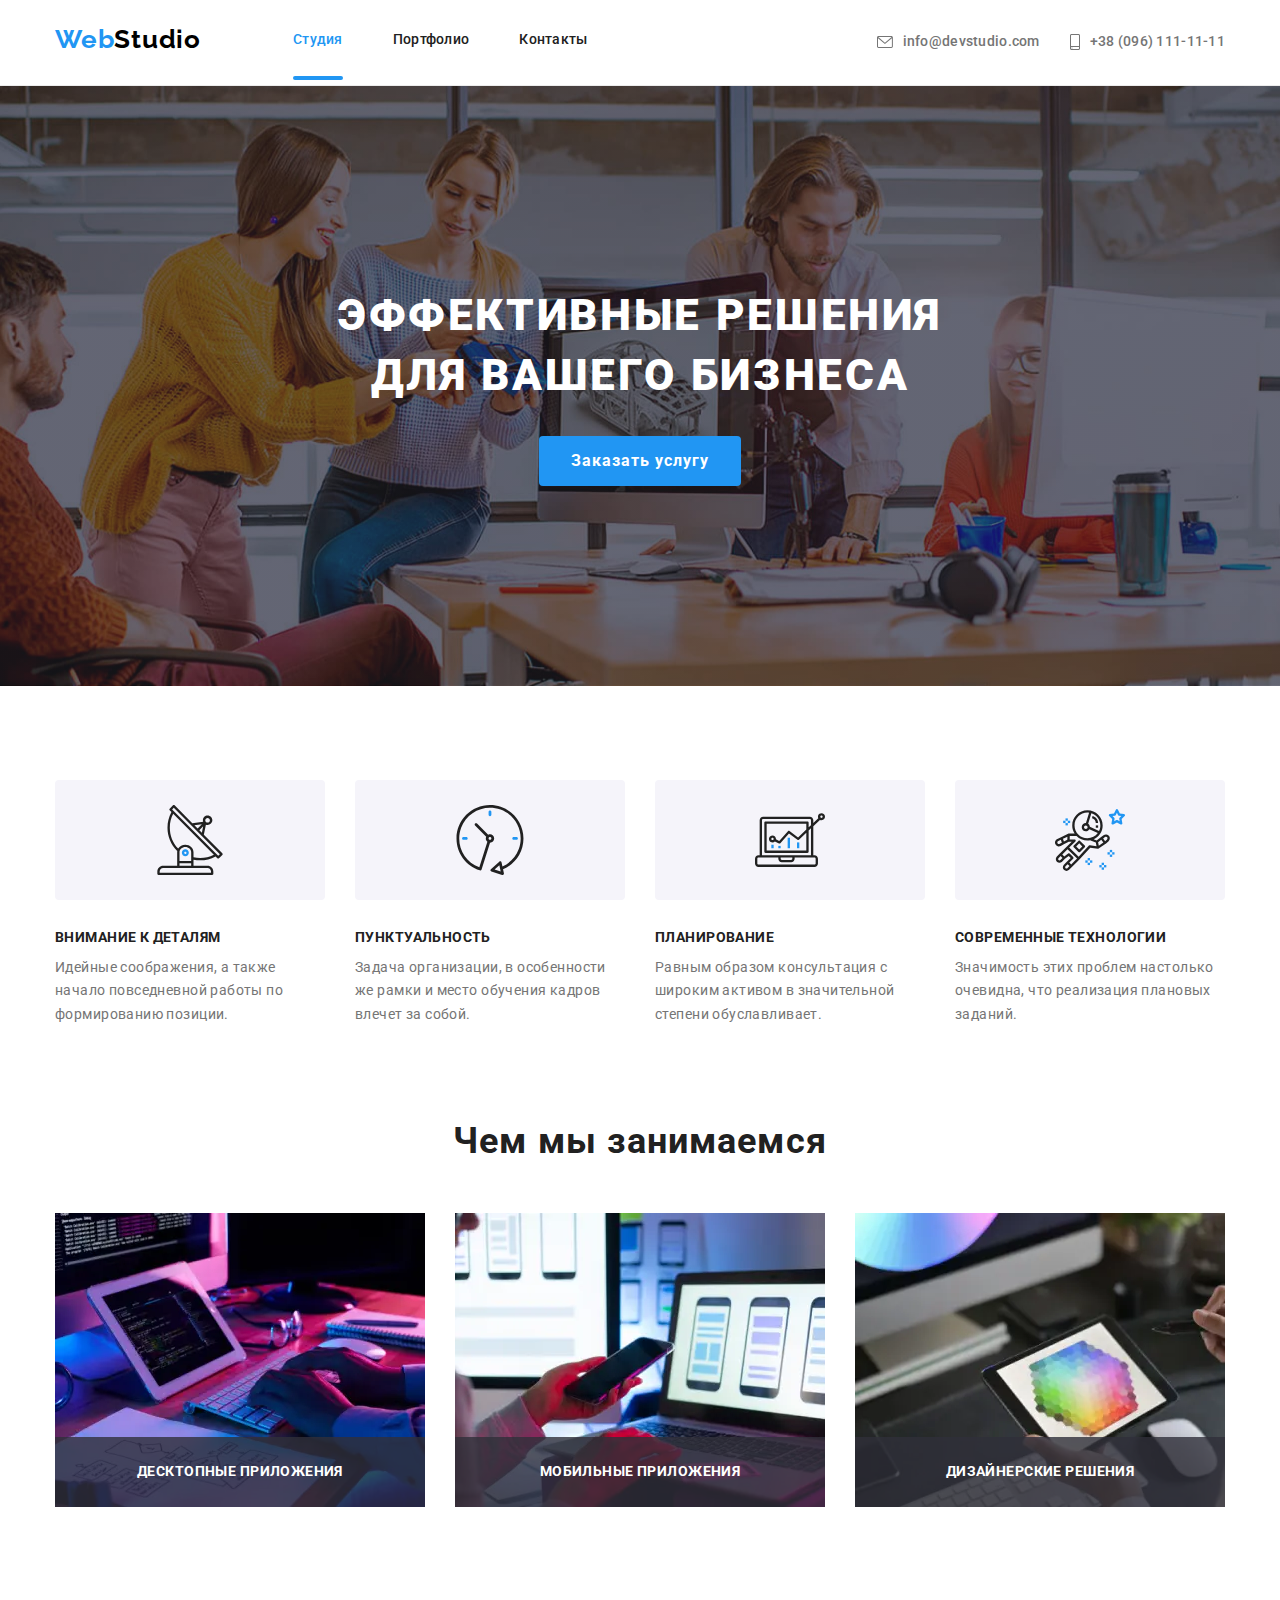
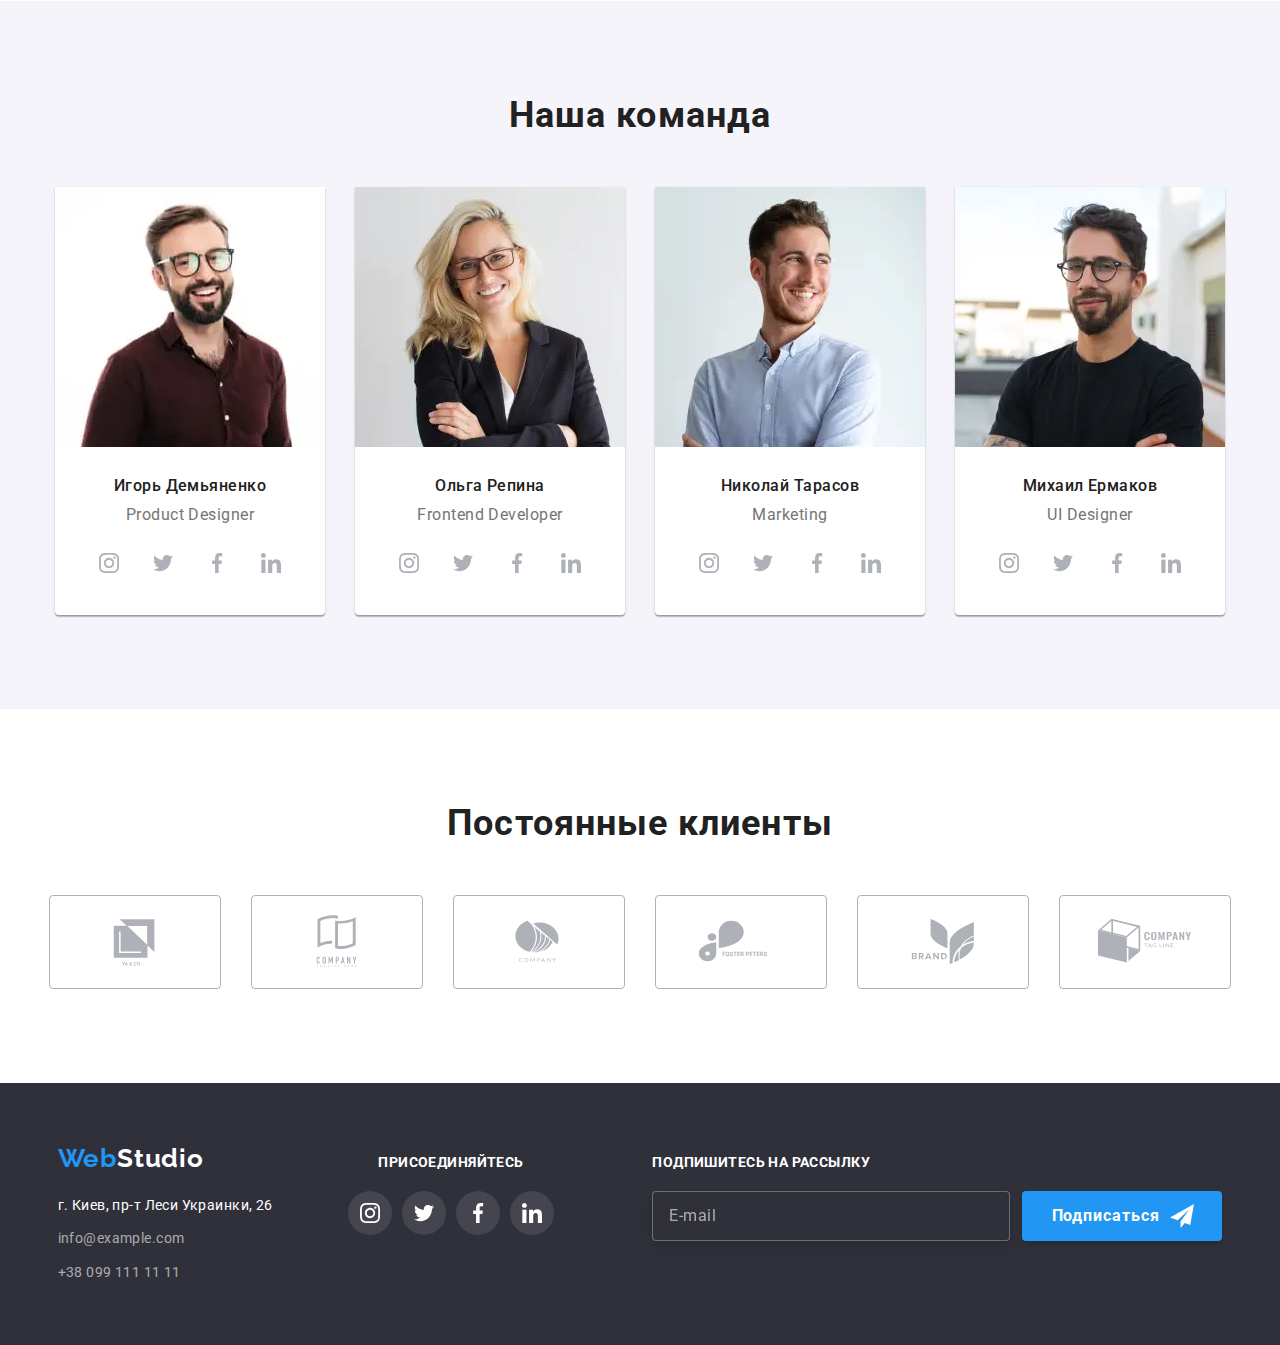
==== commit 65029156: "fafgfgfg" ====
--- a/index.html
+++ b/index.html
@@ -343,7 +343,7 @@
                 />
 
                 <source
-                  media="(min-width: 320px)"
+                  media="(max-width: 767px)"
                   srcset="
                     ./images/team/igordemianenko-tel.webp    1x,
                     ./images/team/igordemianenko-tel@2x.webp 2x
@@ -352,7 +352,7 @@
                 />
 
                 <source
-                  media="(min-width: 320px)"
+                  media="(max-width: 767px)"
                   srcset="
                     ./images/team/igordemianenko-tel.jpg    1x,
                     ./images/team/igordemianenko-tel@2x.jpg 2x
@@ -432,7 +432,7 @@
                   "
                 />
                 <source
-                  media="(min-width: 320px )"
+                  media="(max-width: 768px )"
                   srcset="
                     ./images/team/olharepina-tel.webp    1x,
                     ./images/team/olharepina-tel@2x.webp 2x
@@ -441,7 +441,7 @@
                 />
 
                 <source
-                  media="(min-width: 320px )"
+                  media="(max-width: 768px )"
                   srcset="
                     ./images/team/olharepina-tel.jpg    1x,
                     ./images/team/olharepina-tel@2x.jpg 2x
@@ -520,7 +520,7 @@
                   "
                 />
                 <source
-                  media="(min-width: 320px )"
+                  media="(max-width: 768px )"
                   srcset="
                     ./images/team/nikolaytarasov-tel.webp    1x,
                     ./images/team/nikolaytarasov-tel@2x.webp 2x
@@ -528,7 +528,7 @@
                   type="image/webp"
                 />
                 <source
-                  media="(min-width: 320px )"
+                  media="(max-width: 768px )"
                   srcset="
                     ./images/team/nikolaytarasov-tel.jpg    1x,
                     ./images/team/nikolaytarasov-tel@2x.jpg 2x
@@ -606,7 +606,7 @@
                   "
                 />
                 <source
-                  media="(min-width: 320px)"
+                  media="(max-width: 768px)"
                   srcset="
                     ./images/team/michailermakov-tel.webp    1x,
                     ./images/team/michailermakov-tel@2x.webp 2x
@@ -615,7 +615,7 @@
                 />
 
                 <source
-                  media="(min-width: 320px)"
+                  media="(max-width: 768px)"
                   srcset="
                     ./images/team/michailermakov-tel.jpg    1x,
                     ./images/team/michailermakov-tel@2x.jpg 2x
--- a/css/main.min.css
+++ b/css/main.min.css
@@ -1,2 +1,2 @@
-:root{--main-font: "Roboto", sans-serif;--secondary-font: "Raleway", sans-serif;--accent-color: #2196f3;--main-color: #212121;--secondary-color: #757575}.visually-hidden{position:absolute !important;clip:rect(1px 1px 1px 1px);clip:rect(1px, 1px, 1px, 1px);padding:0 !important;border:0 !important;height:1px !important;width:1px !important;overflow:hidden}h1,h2,h3,h4,h5,h6,p{margin-top:0;margin-bottom:0}ul,ol{margin-top:0;margin-bottom:0;padding-left:0}img{display:block}body{font-family:var(--main-font);font-weight:400;color:var(--main-color)}.link,.contact-link,.logo-link{text-decoration:none}.list{list-style:none;padding:0;margin:0}.container{padding-left:15px;padding-right:15px}@media screen and (min-width: 480px){.container{width:480px;margin:0 auto}}@media screen and (min-width: 768px){.container{width:768px}}@media screen and (min-width: 1200px){.container{width:1200px}}.hero-btn{font-family:inherit;background:var(--accent-color);font-weight:700;font-size:16px;line-height:1.87;display:flex;align-items:center;letter-spacing:0.06em;color:#ffffff;cursor:pointer;border-radius:4px;border:none;padding:10px 32px;text-align:center;margin-left:auto;margin-right:auto;transition-duration:250ms;transition-timing-function:cubic-bezier(0.4, 0, 0.2, 1)}.hero-btn:hover,.hero-btn:focus{background:#188ce8}.social-list{display:flex;justify-content:space-between;align-items:center}.social-list__link{display:flex;align-items:center;justify-content:center;width:44px;height:44px;border-radius:50%;background-color:#ffffff;fill:#afb1b8;transition-duration:250ms;transition-timing-function:cubic-bezier(0.4, 0, 0.2, 1)}.social-list__link:hover,.social-list__link:focus{background:var(--accent-color);fill:#ffffff}.social-list__icon{width:20px;height:20px}.footer-list{display:flex;align-items:center;justify-content:center}.footer-list__item{display:flex;align-items:center;justify-content:center;margin-right:10px}.footer-list__item:last-child{margin-right:0}.footer-list__link{display:flex;align-items:center;justify-content:center;width:44px;height:44px;border-radius:50%;background-color:rgba(255,255,255,0.1);fill:#ffffff}.footer-list__link:hover,.footer-list__link:focus{background:var(--accent-color)}.footer-list__icon{width:20px;height:20px}.footer-btn{position:relative;width:200px;height:50px;padding-top:10px;padding-bottom:10px;padding-right:62px;padding-left:29px;font-family:inherit;background:var(--accent-color);font-weight:700;font-size:16px;line-height:1.87;letter-spacing:0.06em;color:#ffffff;box-shadow:0px 4px 4px rgba(0,0,0,0.15);border-radius:4px;border:none;cursor:pointer;transition-duration:250ms;transition-timing-function:cubic-bezier(0.4, 0, 0.2, 1)}.footer-btn:hover,.footer-btn:focus{background:#188ce8}.footer-btn__icon{position:absolute;top:13px;right:28px}.backdrop{position:fixed;top:0;left:0;width:100vw;height:100vh;background:rgba(0,0,0,0.2);opacity:1;transition:opacity 250ms cubic-bezier(0.4, 0, 0.2, 1),visibility 250ms cubic-bezier(0.4, 0, 0.2, 1)}.backdrop.is-hidden{opacity:0;pointer-events:none}@media screen and (max-width: 1199px){.modal-window{position:absolute;top:50%;left:50%;min-width:450px;min-height:609px;background-color:#ffffff;transform:translate(-50%, -50%);padding:40px}.close-window{position:absolute;top:8px;right:8px;width:30px;height:30px;background-color:#ffffff;border-radius:50%;border:1px solid rgba(0,0,0,0.1);padding:0;cursor:pointer}.close-window__icon{position:absolute;top:50%;left:50%;transform:translate(-50%, -50%);transition-duration:250ms;transition-timing-function:cubic-bezier(0.4, 0, 0.2, 1)}.close-window__icon:hover,.close-window__icon:focus{fill:var(--accent-color)}}@media screen and (min-width: 1200px){.modal-window{position:absolute;top:50%;left:50%;min-width:528px;min-height:581px;background-color:#ffffff;transform:translate(-50%, -50%);padding:40px}.close-window{position:absolute;top:8px;right:8px;width:30px;height:30px;background-color:#ffffff;border-radius:50%;border:1px solid rgba(0,0,0,0.1);padding:0;cursor:pointer}.close-window__icon{position:absolute;top:50%;left:50%;transform:translate(-50%, -50%);transition-duration:250ms;transition-timing-function:cubic-bezier(0.4, 0, 0.2, 1)}.close-window__icon:hover,.close-window__icon:focus{fill:var(--accent-color)}}@media screen and (max-width: 1199px){.modal-form{display:flex;flex-direction:column}.modal-form__text{font-weight:700;font-size:20px;line-height:1.5;text-align:center;letter-spacing:0.03em;color:var(--main-color)}.modal-form__field{font-weight:400;font-size:12px;line-height:1.16;letter-spacing:0.01em;color:var(--secondary-color);margin-bottom:10px}.modal-form__wrapper{position:relative;display:block;margin-top:4px}.modal-form__input{width:100%;height:40px;border:1px solid rgba(33,33,33,0.2);border-radius:4px;padding-left:42px;transition:border-color 250ms cubic-bezier(0.4, 0, 0.2, 1)}.modal-form__input:focus{outline:none;border-color:var(--accent-color)}.modal-form__icon{position:absolute;top:50%;left:12px;transform:translateY(-50%);display:block;width:18px;height:18px;fill:var(--main-color);transition:fill 250ms cubic-bezier(0.4, 0, 0.2, 1)}.modal-form__input:focus+.modal-form__icon{fill:var(--accent-color)}.modal-form__message{width:100%;height:120px;margin-top:4px;color:#000000;border:1px solid rgba(33,33,33,0.2);border-radius:4px;padding:12px 16px;resize:none;transition:border-color 250ms cubic-bezier(0.4, 0, 0.2, 1)}.modal-form__message::placeholder{color:rgba(117,117,117,0.5)}.modal-form__message:focus{outline:none;border-color:var(--accent-color)}.modal-form__checkbox-label{display:flex;align-items:center;justify-content:center;font-size:12px;line-height:1.16;letter-spacing:0.03em;color:var(--secondary-color);margin-bottom:30px;margin-left:3px}.modal-form__checkbox-label::before{display:block;content:"";width:16px;height:15px;border:1px solid var(--main-color);border-radius:2px;cursor:pointer;margin-right:8px}.modal-form__checkbox:checked+.modal-form__checkbox-label::before{background-image:url("../images/vector.svg");background-color:var(--accent-color);background-repeat:no-repeat;background-size:contain;border:none;border-radius:2px;background-position:center}.modal-form__checkbox:focus+.modal-form__checkbox-label::before{outline:1px solid var(--main-color)}.modal-form__link{color:var(--accent-color)}}.modal-form__button{font-family:inherit;background:var(--accent-color);font-weight:700;font-size:16px;line-height:1.87;display:flex;align-items:center;letter-spacing:0.06em;color:#ffffff;cursor:pointer;border-radius:4px;border:none;padding:10px 56px;text-align:center;margin-left:auto;margin-right:auto;transition-duration:250ms;transition-timing-function:cubic-bezier(0.4, 0, 0.2, 1)}.modal-form__button:hover,.modal-form__button:focus{background:#188ce8}@media screen and (min-width: 1200px){.modal-form{display:flex;flex-direction:column}.modal-form__text{font-weight:700;font-size:20px;line-height:1.15;text-align:center;letter-spacing:0.03em;color:var(--main-color);margin-bottom:12px}.modal-form__field{font-weight:400;font-size:12px;line-height:1.16;letter-spacing:0.01em;color:var(--secondary-color);margin-bottom:10px}.modal-form__wrapper{position:relative;display:block;margin-top:4px}.modal-form__input{width:100%;height:40px;border:1px solid rgba(33,33,33,0.2);border-radius:4px;padding-left:42px;transition:border-color 250ms cubic-bezier(0.4, 0, 0.2, 1)}.modal-form__input:focus{outline:none;border-color:var(--accent-color)}.modal-form__icon{position:absolute;top:50%;left:12px;transform:translateY(-50%);display:block;width:18px;height:18px;fill:var(--main-color);transition:fill 250ms cubic-bezier(0.4, 0, 0.2, 1)}.modal-form__input:focus+.modal-form__icon{fill:var(--accent-color)}.modal-form__message{width:100%;height:120px;margin-top:4px;color:#000000;border:1px solid rgba(33,33,33,0.2);border-radius:4px;padding:12px 16px;resize:none;transition:border-color 250ms cubic-bezier(0.4, 0, 0.2, 1)}.modal-form__message::placeholder{color:rgba(117,117,117,0.5)}.modal-form__message:focus{outline:none;border-color:var(--accent-color)}.modal-form__checkbox-label{display:flex;align-items:center;justify-content:center;font-size:14px;line-height:1.71;letter-spacing:0.03em;color:var(--secondary-color);margin-bottom:30px;margin-left:14px}.modal-form__checkbox-label::before{display:block;content:"";width:16px;height:15px;border:1px solid var(--main-color);border-radius:2px;cursor:pointer;margin-right:8px}.modal-form__checkbox:checked+.modal-form__checkbox-label::before{background-image:url("../images/vector.svg");background-color:var(--accent-color);background-repeat:no-repeat;background-size:contain;border:none;border-radius:2px;background-position:center}.modal-form__checkbox:focus+.modal-form__checkbox-label::before{outline:1px solid var(--main-color)}.modal-form__link{color:var(--accent-color)}.modal-form__button{font-family:inherit;background:var(--accent-color);font-weight:700;font-size:16px;line-height:1.87;display:flex;align-items:center;letter-spacing:0.06em;color:#ffffff;cursor:pointer;border-radius:4px;border:none;padding:10px 56px;text-align:center;margin-left:auto;margin-right:auto;transition-duration:250ms;transition-timing-function:cubic-bezier(0.4, 0, 0.2, 1)}.modal-form__button:hover,.modal-form__button:focus{background:#188ce8}}.site-nav{display:none}.contact{display:none}.header{padding-top:16px;padding-bottom:16px}.header__container{display:flex;justify-content:space-between;align-items:center}.logo-link__web{color:var(--accent-color);font-family:var(--secondary-font);font-weight:700;font-size:26px;line-height:1.19;letter-spacing:0.03em}.logo-link__studio{color:#000000;font-family:var(--secondary-font);font-weight:700;font-size:26px;line-height:1.19;letter-spacing:0.03em}.burger-btn{background-color:transparent;border:none;padding:0;line-height:0}.burger-btn__icon{width:40px;height:40px;fill:#000000}.mobile-menu{position:fixed;z-index:100;left:0;top:0;width:100vw;height:100vw;background-color:#ffffff;overflow:auto;opacity:0;visibility:hidden;pointer-events:none;transition:cubic-bezier(0.4, 0, 0.2, 1)}.mobile-menu.is-open{opacity:1;visibility:visible;pointer-events:auto}.mobile-menu__close-btn{position:absolute;top:10px;right:15px}.mobile-menu__container{position:relative;min-height:200px;padding-top:48px;padding-bottom:48px;padding-left:40px}.close-btn{background-color:transparent;border:none;padding:0;line-height:0}.close-btn__icon{width:40px;height:40px;transition-duration:250ms;transition-timing-function:cubic-bezier(0.4, 0, 0.2, 1)}.close-btn__icon:hover,.close-btn__icon:focus{fill:var(--accent-color)}@media screen and (max-width: 479px){.nav-list{margin-bottom:302px}.nav-list__item{margin-bottom:32px}.nav-list__item:last-child{margin-bottom:0}.nav-list__link{font-weight:500;font-size:40px;line-height:1.17;letter-spacing:0.02em;color:var(--main-color)}.nav-list__link.current{color:var(--accent-color)}.mobile-contact{margin-bottom:64px}.mobile-contact__item{margin-bottom:32px}.mobile-contact__item:last-child{margin-bottom:0}.mobile-contact__link-tel{font-weight:500;font-size:34px;line-height:1.17px;letter-spacing:0.02em;color:var(--accent-color)}.mobile-contact__link-mail{font-weight:500;font-size:24px;line-height:1.16;letter-spacing:0.02em;color:var(--secondary-color);transition-duration:250ms;transition-timing-function:cubic-bezier(0.4, 0, 0.2, 1)}.mobile-contact__link-mail:focus{color:var(--accent-color)}.mobile-social{display:flex;justify-content:space-between}.mobile-social__item{padding-right:10px;border-right:1px solid rgba(33,33,33,0.2)}.mobile-social__item:last-child{padding-right:0;margin-right:0;border-right:0}.mobile-social__link{font-weight:500;font-size:18px;line-height:1.22;letter-spacing:0.02em;color:var(--accent-color);margin-right:10px}}@media screen and (min-width: 768px){.burger-btn{display:none}.header{background:#ffffff;padding-top:26px;padding-bottom:26px;border-bottom:1px solid #ececec}.header__container{display:flex;align-items:center;justify-content:space-between}.navigation{display:flex;align-items:center}.logo-link{margin-right:88px}.site-nav{display:flex;align-items:center}.site-nav__item:not(:last-child){margin-right:50px}.site-nav__link{position:relative;font-weight:500;font-size:14px;line-height:1.14;letter-spacing:0.02em;color:var(--main-color);transition-duration:250ms;transition-timing-function:cubic-bezier(0.4, 0, 0.2, 1)}.site-nav__link:hover,.site-nav__link:focus{color:var(--accent-color)}.site-nav__link.current{color:var(--accent-color)}.site-nav__link.current::after{position:absolute;content:"";width:100%;height:4px;border-radius:2px;background-color:var(--accent-color);display:block;bottom:-33px}.contact{display:block}.contact__item{margin-bottom:10px}.contact__item:last-child{margin-right:0}.contact__link{font-weight:500;font-size:12px;line-height:1.16;letter-spacing:0.02em;color:var(--secondary-color);transition-duration:250ms;transition-timing-function:cubic-bezier(0.4, 0, 0.2, 1)}.contact__link:hover,.contact__link:focus{color:var(--accent-color)}.contact__icon-envelope{margin-right:10px;fill:currentColor}.contact__icon-smartphone{margin-right:10px;fill:currentColor}}@media screen and (min-width: 1200px){.header{padding-top:24px;padding-bottom:25px}.logo-link{margin-right:92px}.contact{display:flex;align-items:center}.contact__item{margin-right:30px}.contact__item:last-child{margin-right:0}.contact__link{display:flex;align-items:center;font-size:14px;line-height:1.14}}.hero{background-image:linear-gradient(rgba(47,48,58,0.4), rgba(47,48,58,0.4)),url("./../images/hero/hero-bg-mob.jpg,./../hero-bg-mob@2x.jpg");max-width:1600px;background-size:cover;background-repeat:no-repeat;background-position:center;text-align:center}.hero-page{padding-bottom:118px;padding-top:118px}.hero-page__title{font-weight:900;font-size:26px;line-height:1.61;letter-spacing:0.06em;text-transform:uppercase;color:#ffffff;margin-bottom:30px}@media screen and (min-width: 768px){.hero{background-image:linear-gradient(rgba(47,48,58,0.4), rgba(47,48,58,0.4)),url("./../images/hero/hero-bg-tablet.jpg,./../hero-bg-tablet@2x.jpg")}}@media screen and (min-width: 1200px){.hero{background-image:linear-gradient(rgba(47,48,58,0.4), rgba(47,48,58,0.4)),url("./../images/hero/hero-bg-desktop.jpg,./../hero-bg-desktop@2x.jpg")}.hero-page{padding-bottom:200px;padding-top:200px}.hero-page__title{font-size:44px;line-height:1.36}}.features-section{background:#ffffff}.features{padding-top:60px;padding-bottom:60px}.features__item{margin-bottom:30px}.features__item:last-child{margin-bottom:0}.features__wrapper{display:flex;align-items:center;justify-content:center;background:#f5f4fa;width:450px;height:120px;border-radius:4px;margin-bottom:30px}.features__icon{width:70px;height:70px}.features__title{display:flex;justify-content:center;font-weight:700;font-size:14px;line-height:1.14;letter-spacing:0.03em;text-transform:uppercase;color:var(--main-color);margin-top:0;margin-bottom:10px}.features__text{font-size:14px;line-height:1.71;letter-spacing:0.03em;color:var(--secondary-color);margin-top:0}@media screen and (min-width: 768px){.features{display:flex;flex-wrap:wrap;margin-right:-30px;margin-bottom:-30px}.features__item{margin-right:30px;flex-basis:calc((100% - 60px) / 2)}.features__item:nth-last-child(-n+2){margin-bottom:0}.features__wrapper{width:354px}.features__title{display:block}}@media screen and (min-width: 1200px){.features-container{display:flex;align-items:center}.features{flex-wrap:unset;margin:0;padding-top:94px;padding-bottom:94px}.features__item{margin-right:30px;margin-bottom:0}.features__item:last-child{margin-right:0}.features__wrapper{width:270px}}.projects-section{display:none}@media screen and (min-width: 1200px){.projects-section{display:block;background:#ffffff}.project{padding-bottom:94px}.project__title{font-weight:700;font-size:36px;line-height:1.16;text-align:center;letter-spacing:0.03em;color:var(--main-color);margin-top:0;margin-bottom:50px}.project-list{display:flex;align-items:center;justify-content:space-between}.project-list__item{width:370px;height:294px;margin-right:30px}.project-list__item:last-child{margin-right:0}.project-list__image{position:relative}.project-list__overlay{position:absolute;bottom:0;left:0;width:100%;height:70px;background:rgba(47,48,58,0.8);font-weight:700;font-size:14px;line-height:1.14;text-align:center;letter-spacing:0.03em;text-transform:uppercase;color:#ffffff;padding-top:27px}}.team-section{background:#f5f4fa}.team{padding-top:60px;padding-bottom:60px}.team__title{font-weight:700;font-size:28px;line-height:1.17px;text-align:center;letter-spacing:0.03em;color:var(--main-color);margin-bottom:30px}.team-list__item{width:450px;height:622px;margin-bottom:30px;background:#ffffff;box-shadow:0px 1px 3px rgba(0,0,0,0.12),0px 1px 1px rgba(0,0,0,0.14),0px 2px 1px rgba(0,0,0,0.2);border-radius:0px 0px 4px 4px}.team-list__item:last-child{margin-bottom:0}.person{padding-top:30px;padding-bottom:24px;padding-left:122px;padding-right:122px}.person__name{font-weight:500;font-size:16px;line-height:1.18;letter-spacing:0.03em;color:var(--main-color);text-align:center}.person__position{font-size:16px;line-height:1.18;letter-spacing:0.03em;color:var(--secondary-color);text-align:center;margin-top:10px;margin-bottom:16px}@media screen and (min-width: 768px){.team-list{display:flex;flex-wrap:wrap;margin-right:-30px;margin-bottom:-30px}.team-list__item{width:354px;height:536px;margin-right:30px;margin-bottom:30px;flex-basis:calc((100% - 60px) / 2)}.team-list__item:nth-last-child(-n+2){margin-bottom:0}.team-list__item:last-child{margin-right:0}.person{padding-left:74px;padding-right:74px}}@media screen and (min-width: 1200px){.team{padding-top:94px;padding-bottom:94px}.team__title{font-size:36px;line-height:1.16;margin-bottom:50px}.team-list{flex-wrap:unset;margin-right:0;margin-bottom:0}.team-list__item{width:270px;height:428px;margin-right:30px;margin-bottom:0}.team-list__item:last-child{margin-right:0}.person{padding-bottom:30px;padding-left:32px;padding-right:32px}}.clients-section{background:#ffffff}.clients-container{padding-top:60px;padding-bottom:60px}.clients-container__title{font-weight:700;font-size:28px;line-height:1.17;text-align:center;letter-spacing:0.03em;color:var(--main-color);margin-bottom:30px}.client{display:flex;flex-wrap:wrap;margin-right:-30px;margin-bottom:-30px}.client__item{display:flex;align-items:center;justify-content:space-between;margin-right:30px;margin-bottom:30px}.client__item:nth-last-child(-n+2){margin-bottom:0px}.client__link{display:flex;align-items:center;justify-content:center;border:1px solid #afb1b8;border-radius:4px;width:210px;height:92px;fill:#afb1b8;transition-duration:250ms;transition-timing-function:cubic-bezier(0.4, 0, 0.2, 1)}.client__link:hover,.client__link:focus{fill:var(--accent-color)}.client__link:hover,.client__link:focus{border:1px solid var(--accent-color)}@media screen and (min-width: 768px){.client{justify-content:center}.client__item:nth-last-child(-n+3){margin-bottom:0px}.client__item:nth-child(3n+3){margin-right:0}.client__link{width:226px;height:92px}}@media screen and (min-width: 1200px){.clients-container{padding-top:94px;padding-bottom:94px}.clients-container__title{font-size:36px;line-height:1.16;margin-bottom:50px}.client{flex-wrap:nowrap;margin-right:0;margin-bottom:0}.client__item{margin-right:30px;margin-bottom:0}.client__item:nth-child(3n+3){margin-right:30px}.client__item:last-child{margin-right:0}.client__link{width:172px;height:94px}}.footer{background:#2f303a}.footer-container{padding-top:60px;padding-bottom:60px}.footer-contacts{text-align:center;margin-bottom:60px}.footer-logo{text-decoration:none}.footer-logo__studio{font-family:var(--secondary-font);font-weight:700;font-size:26px;line-height:1.19;letter-spacing:0.03em;color:#ffffff}.address-company{color:#ffffff;font-style:normal;font-size:14px;line-height:1.71;letter-spacing:0.03em;margin-top:20px}.address__link-item{margin-top:10px}.address__link{text-decoration:none;font-size:14px;line-height:1.71;letter-spacing:0.03em;color:rgba(255,255,255,0.6);display:inline-block;transition-duration:250ms;transition-timing-function:cubic-bezier(0.4, 0, 0.2, 1)}.address__link:hover,.address__link:focus{color:var(--accent-color)}.footer-social{margin-bottom:60px}.footer-social__text{text-align:center;font-weight:700;font-size:14px;line-height:1.14;letter-spacing:0.03em;text-transform:uppercase;color:#ffffff;margin-bottom:20px}.subscription{text-align:center}.subscription__text{font-weight:700;font-size:14px;line-height:1.14;letter-spacing:0.03em;text-transform:uppercase;color:#ffffff;margin-bottom:20px}.footer-form__email{width:450px;margin-bottom:20px;padding-top:15px;padding-bottom:15px;padding-left:16px;color:#ffffff;background-color:#2f303a;border:1px solid rgba(255,255,255,0.3);filter:drop-shadow(0px 4px 4px rgba(0,0,0,0.15));border-radius:4px}.footer-form__email::placeholder{font-weight:400;font-size:16px;line-height:1.25;letter-spacing:0.03em;color:rgba(255,255,255,0.6)}@media screen and (min-width: 768px){.footer-container{display:flex;flex-wrap:wrap;justify-content:space-around;align-items:baseline}.footer-contacts{display:flex;flex-direction:column;margin-bottom:60px}.footer-social{margin-bottom:0}.footer-form{display:flex;flex-direction:column;align-items:center}}@media screen and (min-width: 1200px){.footer-container{display:flex;align-items:baseline}.footer-contacts{display:block;text-align:left;margin-right:70px;margin-bottom:0}.footer-logo{display:inline-block;margin-right:0px}.footer-social{margin-right:93px}.subscription{text-align:left}.footer-form{display:flex;flex-direction:row;align-items:stretch}.footer-form__email{width:358px;margin-right:12px}}.developments-section{background:#ffffff}.developments-container{padding-top:60px;padding-bottom:60px}.catalog-nav{display:flex;flex-wrap:wrap;margin-bottom:40px;list-style:none}.catalog-nav__item{margin-right:8px;margin-bottom:15px}.catalog-nav__item:nth-child(3){margin-right:0}.catalog-nav__item:nth-child(n+4){margin-bottom:0}.catalog-nav__item:last-child{margin-right:0}.catalog-nav__btn{font-family:inherit;background:#f5f4fa;font-weight:500;font-size:16px;line-height:1.62;text-align:center;letter-spacing:0.03em;color:var(--main-color);border-radius:4px;cursor:pointer;border:none;padding:6px 22px;transition-duration:250ms;transition-timing-function:cubic-bezier(0.4, 0, 0.2, 1)}.catalog-nav__btn:hover,.catalog-nav__btn:focus{background-color:var(--accent-color);color:#ffffff;box-shadow:0px 3px 1px rgba(0,0,0,0.1),0px 1px 2px rgba(0,0,0,0.08),0px 2px 2px rgba(0,0,0,0.12);border-radius:4px}.catalog-nav__btn.current{background-color:var(--accent-color);color:#ffffff}.development__item{margin-bottom:30px;transition-duration:250ms;transition-timing-function:cubic-bezier(0.4, 0, 0.2, 1)}.development__item:hover{box-shadow:0px 1px 1px rgba(0,0,0,0.12),0px 4px 4px rgba(0,0,0,0.06),1px 4px 6px rgba(0,0,0,0.16)}.development__link{text-decoration:none;display:block}.development__link:hover .development__overlay,.development__link:focus .development__overlay{transform:translateY(0%)}.development__image{position:relative;overflow:hidden}.development__overlay{position:absolute;top:0;left:0;width:100%;height:100%;background:rgba(33,150,243,0.9);color:#ffffff;overflow:auto;font-weight:400;font-size:18px;line-height:1.55;letter-spacing:0.03em;padding:77px 24px;transform:translateY(100%);transition-duration:250ms;transition-timing-function:cubic-bezier(0.4, 0, 0.2, 1)}.development__description{padding:20px 24px;border:1px solid #eeeeee}.development__name{font-weight:700;font-size:18px;line-height:2;letter-spacing:0.06em;color:var(--main-color);margin-bottom:4px}.development__section-app{font-size:16px;line-height:1.87;letter-spacing:0.03em;color:var(--secondary-color)}@media screen and (min-width: 768px){.catalog-nav{justify-content:center;align-items:baseline;margin-bottom:30px}.catalog-nav__item{margin-right:8px;margin-bottom:0}.catalog-nav__item:nth-child(3){margin-right:8px}.catalog-nav__item:last-child{margin-right:0px}.development{display:flex;flex-wrap:wrap;margin-bottom:-30px;margin-left:-30px}.development__item{display:flex;margin-bottom:30px;margin-left:30px;flex-basis:calc((100% - 60px) / 2)}.development__link{display:flex;flex-direction:column}.development__overlay{padding:49px 24px}.development__description{flex-grow:1}}@media screen and (min-width: 1200px){.developments-container{padding-top:94px;padding-bottom:94px}.catalog-nav{margin-bottom:50px}.development__item{flex-basis:unset}.development__link{display:block}.development__overlay{padding:63px 24px}}
+:root{--main-font: "Roboto", sans-serif;--secondary-font: "Raleway", sans-serif;--accent-color: #2196f3;--main-color: #212121;--secondary-color: #757575}.visually-hidden{position:absolute !important;clip:rect(1px 1px 1px 1px);clip:rect(1px, 1px, 1px, 1px);padding:0 !important;border:0 !important;height:1px !important;width:1px !important;overflow:hidden}h1,h2,h3,h4,h5,h6,p{margin-top:0;margin-bottom:0}ul,ol{margin-top:0;margin-bottom:0;padding-left:0}img{display:block}body{font-family:var(--main-font);font-weight:400;color:var(--main-color)}.link,.contact-link,.logo-link{text-decoration:none}.list{list-style:none;padding:0;margin:0}.container{padding-left:15px;padding-right:15px}@media screen and (min-width: 480px){.container{width:480px;margin:0 auto}}@media screen and (min-width: 768px){.container{width:768px}}@media screen and (min-width: 1200px){.container{width:1200px}}.hero-btn{font-family:inherit;background:var(--accent-color);font-weight:700;font-size:16px;line-height:1.87;display:flex;align-items:center;letter-spacing:0.06em;color:#ffffff;cursor:pointer;border-radius:4px;border:none;padding:10px 32px;text-align:center;margin-left:auto;margin-right:auto;transition-duration:250ms;transition-timing-function:cubic-bezier(0.4, 0, 0.2, 1)}.hero-btn:hover,.hero-btn:focus{background:#188ce8}.social-list{display:flex;justify-content:space-between;align-items:center}.social-list__link{display:flex;align-items:center;justify-content:center;width:44px;height:44px;border-radius:50%;background-color:#ffffff;fill:#afb1b8;transition-duration:250ms;transition-timing-function:cubic-bezier(0.4, 0, 0.2, 1)}.social-list__link:hover,.social-list__link:focus{background:var(--accent-color);fill:#ffffff}.social-list__icon{width:20px;height:20px}.footer-list{display:flex;align-items:center;justify-content:center}.footer-list__item{display:flex;align-items:center;justify-content:center;margin-right:10px}.footer-list__item:last-child{margin-right:0}.footer-list__link{display:flex;align-items:center;justify-content:center;width:44px;height:44px;border-radius:50%;background-color:rgba(255,255,255,0.1);fill:#ffffff}.footer-list__link:hover,.footer-list__link:focus{background:var(--accent-color)}.footer-list__icon{width:20px;height:20px}.footer-btn{position:relative;width:200px;height:50px;padding-top:10px;padding-bottom:10px;padding-right:62px;padding-left:29px;font-family:inherit;background:var(--accent-color);font-weight:700;font-size:16px;line-height:1.87;letter-spacing:0.06em;color:#ffffff;box-shadow:0px 4px 4px rgba(0,0,0,0.15);border-radius:4px;border:none;cursor:pointer;transition-duration:250ms;transition-timing-function:cubic-bezier(0.4, 0, 0.2, 1)}.footer-btn:hover,.footer-btn:focus{background:#188ce8}.footer-btn__icon{position:absolute;top:13px;right:28px}.backdrop{position:fixed;top:0;left:0;width:100vw;height:100vh;background:rgba(0,0,0,0.2);opacity:1;transition:opacity 250ms cubic-bezier(0.4, 0, 0.2, 1),visibility 250ms cubic-bezier(0.4, 0, 0.2, 1)}.backdrop.is-hidden{opacity:0;pointer-events:none}@media screen and (max-width: 1199px){.modal-window{position:absolute;top:50%;left:50%;min-width:450px;min-height:609px;background-color:#ffffff;transform:translate(-50%, -50%);padding:40px}.close-window{position:absolute;top:8px;right:8px;width:30px;height:30px;background-color:#ffffff;border-radius:50%;border:1px solid rgba(0,0,0,0.1);padding:0;cursor:pointer}.close-window__icon{position:absolute;top:50%;left:50%;transform:translate(-50%, -50%);transition-duration:250ms;transition-timing-function:cubic-bezier(0.4, 0, 0.2, 1)}.close-window__icon:hover,.close-window__icon:focus{fill:var(--accent-color)}}@media screen and (min-width: 1200px){.modal-window{position:absolute;top:50%;left:50%;min-width:528px;min-height:581px;background-color:#ffffff;transform:translate(-50%, -50%);padding:40px}.close-window{position:absolute;top:8px;right:8px;width:30px;height:30px;background-color:#ffffff;border-radius:50%;border:1px solid rgba(0,0,0,0.1);padding:0;cursor:pointer}.close-window__icon{position:absolute;top:50%;left:50%;transform:translate(-50%, -50%);transition-duration:250ms;transition-timing-function:cubic-bezier(0.4, 0, 0.2, 1)}.close-window__icon:hover,.close-window__icon:focus{fill:var(--accent-color)}}@media screen and (max-width: 1199px){.modal-form{display:flex;flex-direction:column}.modal-form__text{font-weight:700;font-size:20px;line-height:1.5;text-align:center;letter-spacing:0.03em;color:var(--main-color)}.modal-form__field{font-weight:400;font-size:12px;line-height:1.16;letter-spacing:0.01em;color:var(--secondary-color);margin-bottom:10px}.modal-form__wrapper{position:relative;display:block;margin-top:4px}.modal-form__input{width:100%;height:40px;border:1px solid rgba(33,33,33,0.2);border-radius:4px;padding-left:42px;transition:border-color 250ms cubic-bezier(0.4, 0, 0.2, 1)}.modal-form__input:focus{outline:none;border-color:var(--accent-color)}.modal-form__icon{position:absolute;top:50%;left:12px;transform:translateY(-50%);display:block;width:18px;height:18px;fill:var(--main-color);transition:fill 250ms cubic-bezier(0.4, 0, 0.2, 1)}.modal-form__input:focus+.modal-form__icon{fill:var(--accent-color)}.modal-form__message{width:100%;height:120px;margin-top:4px;color:#000000;border:1px solid rgba(33,33,33,0.2);border-radius:4px;padding:12px 16px;resize:none;transition:border-color 250ms cubic-bezier(0.4, 0, 0.2, 1)}.modal-form__message::placeholder{color:rgba(117,117,117,0.5)}.modal-form__message:focus{outline:none;border-color:var(--accent-color)}.modal-form__checkbox-label{display:flex;align-items:center;justify-content:center;font-size:12px;line-height:1.16;letter-spacing:0.03em;color:var(--secondary-color);margin-bottom:30px;margin-left:3px}.modal-form__checkbox-label::before{display:block;content:"";width:16px;height:15px;border:1px solid var(--main-color);border-radius:2px;cursor:pointer;margin-right:8px}.modal-form__checkbox:checked+.modal-form__checkbox-label::before{background-image:url("../images/vector.svg");background-color:var(--accent-color);background-repeat:no-repeat;background-size:contain;border:none;border-radius:2px;background-position:center}.modal-form__checkbox:focus+.modal-form__checkbox-label::before{outline:1px solid var(--main-color)}.modal-form__link{color:var(--accent-color)}}.modal-form__button{font-family:inherit;background:var(--accent-color);font-weight:700;font-size:16px;line-height:1.87;display:flex;align-items:center;letter-spacing:0.06em;color:#ffffff;cursor:pointer;border-radius:4px;border:none;padding:10px 56px;text-align:center;margin-left:auto;margin-right:auto;transition-duration:250ms;transition-timing-function:cubic-bezier(0.4, 0, 0.2, 1)}.modal-form__button:hover,.modal-form__button:focus{background:#188ce8}@media screen and (min-width: 1200px){.modal-form{display:flex;flex-direction:column}.modal-form__text{font-weight:700;font-size:20px;line-height:1.15;text-align:center;letter-spacing:0.03em;color:var(--main-color);margin-bottom:12px}.modal-form__field{font-weight:400;font-size:12px;line-height:1.16;letter-spacing:0.01em;color:var(--secondary-color);margin-bottom:10px}.modal-form__wrapper{position:relative;display:block;margin-top:4px}.modal-form__input{width:100%;height:40px;border:1px solid rgba(33,33,33,0.2);border-radius:4px;padding-left:42px;transition:border-color 250ms cubic-bezier(0.4, 0, 0.2, 1)}.modal-form__input:focus{outline:none;border-color:var(--accent-color)}.modal-form__icon{position:absolute;top:50%;left:12px;transform:translateY(-50%);display:block;width:18px;height:18px;fill:var(--main-color);transition:fill 250ms cubic-bezier(0.4, 0, 0.2, 1)}.modal-form__input:focus+.modal-form__icon{fill:var(--accent-color)}.modal-form__message{width:100%;height:120px;margin-top:4px;color:#000000;border:1px solid rgba(33,33,33,0.2);border-radius:4px;padding:12px 16px;resize:none;transition:border-color 250ms cubic-bezier(0.4, 0, 0.2, 1)}.modal-form__message::placeholder{color:rgba(117,117,117,0.5)}.modal-form__message:focus{outline:none;border-color:var(--accent-color)}.modal-form__checkbox-label{display:flex;align-items:center;justify-content:center;font-size:14px;line-height:1.71;letter-spacing:0.03em;color:var(--secondary-color);margin-bottom:30px;margin-left:14px}.modal-form__checkbox-label::before{display:block;content:"";width:16px;height:15px;border:1px solid var(--main-color);border-radius:2px;cursor:pointer;margin-right:8px}.modal-form__checkbox:checked+.modal-form__checkbox-label::before{background-image:url("../images/vector.svg");background-color:var(--accent-color);background-repeat:no-repeat;background-size:contain;border:none;border-radius:2px;background-position:center}.modal-form__checkbox:focus+.modal-form__checkbox-label::before{outline:1px solid var(--main-color)}.modal-form__link{color:var(--accent-color)}.modal-form__button{font-family:inherit;background:var(--accent-color);font-weight:700;font-size:16px;line-height:1.87;display:flex;align-items:center;letter-spacing:0.06em;color:#ffffff;cursor:pointer;border-radius:4px;border:none;padding:10px 56px;text-align:center;margin-left:auto;margin-right:auto;transition-duration:250ms;transition-timing-function:cubic-bezier(0.4, 0, 0.2, 1)}.modal-form__button:hover,.modal-form__button:focus{background:#188ce8}}.site-nav{display:none}.contact{display:none}.header{padding-top:16px;padding-bottom:16px}.header__container{display:flex;justify-content:space-between;align-items:center}.logo-link__web{color:var(--accent-color);font-family:var(--secondary-font);font-weight:700;font-size:26px;line-height:1.19;letter-spacing:0.03em}.logo-link__studio{color:#000000;font-family:var(--secondary-font);font-weight:700;font-size:26px;line-height:1.19;letter-spacing:0.03em}.burger-btn{background-color:transparent;border:none;padding:0;line-height:0}.burger-btn__icon{width:40px;height:40px;fill:#000000}.mobile-menu{position:fixed;z-index:100;left:0;top:0;width:100vw;height:100vh;background-color:#ffffff;overflow:auto;opacity:0;visibility:hidden;pointer-events:none;transition:cubic-bezier(0.4, 0, 0.2, 1)}.mobile-menu.is-open{opacity:1;visibility:visible;pointer-events:auto}.mobile-menu__close-btn{position:absolute;top:10px;right:15px}.mobile-menu__container{position:relative;min-height:200px;padding-top:48px;padding-bottom:48px;padding-left:40px}.close-btn{background-color:transparent;border:none;padding:0;line-height:0}.close-btn__icon{width:40px;height:40px;transition-duration:250ms;transition-timing-function:cubic-bezier(0.4, 0, 0.2, 1)}.close-btn__icon:hover,.close-btn__icon:focus{fill:var(--accent-color)}@media screen and (max-width: 767px){.nav-list{margin-bottom:302px}.nav-list__item{margin-bottom:32px}.nav-list__item:last-child{margin-bottom:0}.nav-list__link{font-weight:500;font-size:40px;line-height:1.17;letter-spacing:0.02em;color:var(--main-color)}.nav-list__link.current{color:var(--accent-color)}.mobile-contact{margin-bottom:64px}.mobile-contact__item{margin-bottom:32px}.mobile-contact__item:last-child{margin-bottom:0}.mobile-contact__link-tel{font-weight:500;font-size:34px;line-height:1.17px;letter-spacing:0.02em;color:var(--secondary-color);transition-duration:250ms;transition-timing-function:cubic-bezier(0.4, 0, 0.2, 1)}.mobile-contact__link-tel:focus{color:var(--accent-color)}.mobile-contact__link-mail{font-weight:500;font-size:24px;line-height:1.16;letter-spacing:0.02em;color:var(--secondary-color);transition-duration:250ms;transition-timing-function:cubic-bezier(0.4, 0, 0.2, 1)}.mobile-contact__link-mail:focus{color:var(--accent-color)}.mobile-social{display:flex;justify-content:space-between}.mobile-social__item{padding-right:10px;border-right:1px solid rgba(33,33,33,0.2)}.mobile-social__item:last-child{padding-right:0;margin-right:0;border-right:0}.mobile-social__link{font-weight:500;font-size:18px;line-height:1.22;letter-spacing:0.02em;color:var(--accent-color);margin-right:10px}}@media screen and (min-width: 768px){.burger-btn{display:none}.header{background:#ffffff;padding-top:26px;padding-bottom:26px;border-bottom:1px solid #ececec}.header__container{display:flex;align-items:center;justify-content:space-between}.navigation{display:flex;align-items:center}.logo-link{margin-right:88px}.site-nav{display:flex;align-items:center}.site-nav__item:not(:last-child){margin-right:50px}.site-nav__link{position:relative;font-weight:500;font-size:14px;line-height:1.14;letter-spacing:0.02em;color:var(--main-color);transition-duration:250ms;transition-timing-function:cubic-bezier(0.4, 0, 0.2, 1)}.site-nav__link:hover,.site-nav__link:focus{color:var(--accent-color)}.site-nav__link.current{color:var(--accent-color)}.site-nav__link.current::after{position:absolute;content:"";width:100%;height:4px;border-radius:2px;background-color:var(--accent-color);display:block;bottom:-33px}.contact{display:block}.contact__item{margin-bottom:10px}.contact__item:last-child{margin-right:0}.contact__link{font-weight:500;font-size:12px;line-height:1.16;letter-spacing:0.02em;color:var(--secondary-color);transition-duration:250ms;transition-timing-function:cubic-bezier(0.4, 0, 0.2, 1)}.contact__link:hover,.contact__link:focus{color:var(--accent-color)}.contact__icon-envelope{margin-right:10px;fill:currentColor}.contact__icon-smartphone{margin-right:10px;fill:currentColor}}@media screen and (min-width: 1200px){.header{padding-top:24px;padding-bottom:25px}.header__container{align-items:baseline}.logo-link{margin-right:92px}.contact{display:flex;align-items:center}.contact__item{margin-right:30px}.contact__item:last-child{margin-right:0}.contact__link{display:flex;align-items:center;font-size:14px;line-height:1.14}}.hero{background-image:linear-gradient(rgba(47,48,58,0.4), rgba(47,48,58,0.4)),url("./../images/hero/hero-bg-mob.jpg,./../hero-bg-mob@2x.jpg");max-width:1600px;background-size:cover;background-repeat:no-repeat;background-position:center;text-align:center}.hero-page{padding-bottom:118px;padding-top:118px}.hero-page__title{font-weight:900;font-size:26px;line-height:1.61;letter-spacing:0.06em;text-transform:uppercase;color:#ffffff;margin-bottom:30px}@media screen and (min-width: 768px){.hero{background-image:linear-gradient(rgba(47,48,58,0.4), rgba(47,48,58,0.4)),url("./../images/hero/hero-bg-tablet.jpg,./../hero-bg-tablet@2x.jpg")}}@media screen and (min-width: 1200px){.hero{background-image:linear-gradient(rgba(47,48,58,0.4), rgba(47,48,58,0.4)),url("./../images/hero/hero-bg-desktop.jpg,./../hero-bg-desktop@2x.jpg")}.hero-page{padding-bottom:200px;padding-top:200px}.hero-page__title{font-size:44px;line-height:1.36}}.features-section{background:#ffffff}.features{padding-top:60px;padding-bottom:60px}.features__item{margin-bottom:30px}.features__item:last-child{margin-bottom:0}.features__wrapper{display:flex;align-items:center;justify-content:center;background:#f5f4fa;max-width:450px;height:120px;border-radius:4px;margin-bottom:30px}.features__icon{width:70px;height:70px}.features__title{display:flex;justify-content:center;font-weight:700;font-size:14px;line-height:1.14;letter-spacing:0.03em;text-transform:uppercase;color:var(--main-color);margin-top:0;margin-bottom:10px}.features__text{font-size:14px;line-height:1.71;letter-spacing:0.03em;color:var(--secondary-color);margin-top:0}@media screen and (min-width: 768px){.features{display:flex;flex-wrap:wrap;margin-right:-30px;margin-bottom:-30px}.features__item{margin-right:30px;flex-basis:calc((100% - 60px) / 2)}.features__item:nth-last-child(-n+2){margin-bottom:0}.features__wrapper{width:354px}.features__title{display:block}}@media screen and (min-width: 1200px){.features-container{display:flex;align-items:center}.features{flex-wrap:unset;margin:0;padding-top:94px;padding-bottom:94px}.features__item{margin-right:30px;margin-bottom:0}.features__item:last-child{margin-right:0}.features__wrapper{width:270px}}.projects-section{display:none}@media screen and (min-width: 1200px){.projects-section{display:block;background:#ffffff}.project{padding-bottom:94px}.project__title{font-weight:700;font-size:36px;line-height:1.16;text-align:center;letter-spacing:0.03em;color:var(--main-color);margin-top:0;margin-bottom:50px}.project-list{display:flex;align-items:center;justify-content:space-between}.project-list__item{width:370px;height:294px;margin-right:30px}.project-list__item:last-child{margin-right:0}.project-list__image{position:relative}.project-list__overlay{position:absolute;bottom:0;left:0;width:100%;height:70px;background:rgba(47,48,58,0.8);font-weight:700;font-size:14px;line-height:1.14;text-align:center;letter-spacing:0.03em;text-transform:uppercase;color:#ffffff;padding-top:27px}}.team-section{background:#f5f4fa}.team{padding-top:60px;padding-bottom:60px}.team__title{font-weight:700;font-size:28px;line-height:1.17px;text-align:center;letter-spacing:0.03em;color:var(--main-color);margin-bottom:30px}.team-list__item{width:450px;height:622px;margin-bottom:30px;background:#ffffff;box-shadow:0px 1px 3px rgba(0,0,0,0.12),0px 1px 1px rgba(0,0,0,0.14),0px 2px 1px rgba(0,0,0,0.2);border-radius:0px 0px 4px 4px}.team-list__item:last-child{margin-bottom:0}.person{padding-top:30px;padding-bottom:24px;padding-left:122px;padding-right:122px}.person__name{font-weight:500;font-size:16px;line-height:1.18;letter-spacing:0.03em;color:var(--main-color);text-align:center}.person__position{font-size:16px;line-height:1.18;letter-spacing:0.03em;color:var(--secondary-color);text-align:center;margin-top:10px;margin-bottom:16px}@media screen and (min-width: 768px){.team-list{display:flex;flex-wrap:wrap;margin-right:-30px;margin-bottom:-30px}.team-list__item{width:354px;height:536px;margin-right:30px;margin-bottom:30px;flex-basis:calc((100% - 60px) / 2)}.team-list__item:nth-last-child(-n+2){margin-bottom:0}.team-list__item:last-child{margin-right:0}.person{padding-left:74px;padding-right:74px}}@media screen and (min-width: 1200px){.team{padding-top:94px;padding-bottom:94px}.team__title{font-size:36px;line-height:1.16;margin-bottom:50px}.team-list{flex-wrap:unset;margin-right:0;margin-bottom:0}.team-list__item{width:270px;height:428px;margin-right:30px;margin-bottom:0}.team-list__item:last-child{margin-right:0}.person{padding-bottom:30px;padding-left:32px;padding-right:32px}}.clients-section{background:#ffffff}.clients-container{padding-top:60px;padding-bottom:60px}.clients-container__title{font-weight:700;font-size:28px;line-height:1.17;text-align:center;letter-spacing:0.03em;color:var(--main-color);margin-bottom:30px}.client{display:flex;flex-wrap:wrap;margin-bottom:-30px}.client__item{display:flex;align-items:center;justify-content:space-between;margin-bottom:30px;flex-basis:calc((100%-60px) / 2)}.client__item:nth-last-child(-n+2){margin-bottom:0px}.client__link{display:flex;align-items:center;justify-content:center;border:1px solid #afb1b8;border-radius:4px;width:210px;height:92px;fill:#afb1b8;transition-duration:250ms;transition-timing-function:cubic-bezier(0.4, 0, 0.2, 1)}.client__link:hover,.client__link:focus{fill:var(--accent-color)}.client__link:hover,.client__link:focus{border:1px solid var(--accent-color)}@media screen and (min-width: 768px){.client{justify-content:center}.client__item{margin-right:30px;flex-basis:0}.client__item:nth-last-child(-n+3){margin-bottom:0px}.client__item:nth-child(3n+3){margin-right:0}.client__link{width:226px;height:92px}}@media screen and (min-width: 1200px){.clients-container{padding-top:94px;padding-bottom:94px}.clients-container__title{font-size:36px;line-height:1.16;margin-bottom:50px}.client{flex-wrap:nowrap;margin-right:0;margin-bottom:0}.client__item{margin-right:30px;margin-bottom:0}.client__item:nth-child(3n+3){margin-right:30px}.client__item:last-child{margin-right:0}.client__link{width:172px;height:94px}}.footer{background:#2f303a}.footer-container{padding-top:60px;padding-bottom:60px}.footer-contacts{text-align:center;margin-bottom:60px}.footer-logo{text-decoration:none}.footer-logo__studio{font-family:var(--secondary-font);font-weight:700;font-size:26px;line-height:1.19;letter-spacing:0.03em;color:#ffffff}.address-company{color:#ffffff;font-style:normal;font-size:14px;line-height:1.71;letter-spacing:0.03em;margin-top:20px}.address__link-item{margin-top:10px}.address__link{text-decoration:none;font-size:14px;line-height:1.71;letter-spacing:0.03em;color:rgba(255,255,255,0.6);display:inline-block;transition-duration:250ms;transition-timing-function:cubic-bezier(0.4, 0, 0.2, 1)}.address__link:hover,.address__link:focus{color:var(--accent-color)}.footer-social{margin-bottom:60px}.footer-social__text{text-align:center;font-weight:700;font-size:14px;line-height:1.14;letter-spacing:0.03em;text-transform:uppercase;color:#ffffff;margin-bottom:20px}.subscription{text-align:center}.subscription__text{font-weight:700;font-size:14px;line-height:1.14;letter-spacing:0.03em;text-transform:uppercase;color:#ffffff;margin-bottom:20px}.footer-form__email{width:450px;margin-bottom:20px;padding-top:15px;padding-bottom:15px;padding-left:16px;color:#ffffff;background-color:#2f303a;border:1px solid rgba(255,255,255,0.3);filter:drop-shadow(0px 4px 4px rgba(0,0,0,0.15));border-radius:4px}.footer-form__email::placeholder{font-weight:400;font-size:16px;line-height:1.25;letter-spacing:0.03em;color:rgba(255,255,255,0.6)}@media screen and (min-width: 768px){.footer-container{display:flex;flex-wrap:wrap;justify-content:space-around;align-items:baseline}.footer-contacts{display:flex;flex-direction:column;margin-bottom:60px}.footer-social{margin-bottom:0}.footer-form{display:flex;flex-direction:column;align-items:center}}@media screen and (min-width: 1200px){.footer-container{display:flex;align-items:baseline}.footer-contacts{display:block;text-align:left;margin-right:70px;margin-bottom:0}.footer-logo{display:inline-block;margin-right:0px}.footer-social{margin-right:93px}.subscription{text-align:left}.footer-form{display:flex;flex-direction:row;align-items:stretch}.footer-form__email{width:358px;margin-right:12px}}.developments-section{background:#ffffff}.developments-container{padding-top:60px;padding-bottom:60px}.catalog-nav{display:flex;flex-wrap:wrap;margin-bottom:40px;list-style:none}.catalog-nav__item{margin-right:8px;margin-bottom:15px}.catalog-nav__item:nth-child(3){margin-right:0}.catalog-nav__item:nth-child(n+4){margin-bottom:0}.catalog-nav__item:last-child{margin-right:0}.catalog-nav__btn{font-family:inherit;background:#f5f4fa;font-weight:500;font-size:16px;line-height:1.62;text-align:center;letter-spacing:0.03em;color:var(--main-color);border-radius:4px;cursor:pointer;border:none;padding:6px 22px;transition-duration:250ms;transition-timing-function:cubic-bezier(0.4, 0, 0.2, 1)}.catalog-nav__btn:hover,.catalog-nav__btn:focus{background-color:var(--accent-color);color:#ffffff;box-shadow:0px 3px 1px rgba(0,0,0,0.1),0px 1px 2px rgba(0,0,0,0.08),0px 2px 2px rgba(0,0,0,0.12);border-radius:4px}.catalog-nav__btn.current{background-color:var(--accent-color);color:#ffffff}.development__item{margin-bottom:30px;transition-duration:250ms;transition-timing-function:cubic-bezier(0.4, 0, 0.2, 1)}.development__item:hover{box-shadow:0px 1px 1px rgba(0,0,0,0.12),0px 4px 4px rgba(0,0,0,0.06),1px 4px 6px rgba(0,0,0,0.16)}.development__link{text-decoration:none;display:block}.development__link:hover .development__overlay,.development__link:focus .development__overlay{transform:translateY(0%)}.development__image{position:relative;overflow:hidden}.development__overlay{position:absolute;top:0;left:0;width:100%;height:100%;background:rgba(33,150,243,0.9);color:#ffffff;overflow:auto;font-weight:400;font-size:18px;line-height:1.55;letter-spacing:0.03em;padding:77px 24px;transform:translateY(100%);transition-duration:250ms;transition-timing-function:cubic-bezier(0.4, 0, 0.2, 1)}.development__description{padding:20px 24px;border:1px solid #eeeeee}.development__name{font-weight:700;font-size:18px;line-height:2;letter-spacing:0.06em;color:var(--main-color);margin-bottom:4px}.development__section-app{font-size:16px;line-height:1.87;letter-spacing:0.03em;color:var(--secondary-color)}@media screen and (min-width: 768px){.catalog-nav{justify-content:center;align-items:baseline;margin-bottom:30px}.catalog-nav__item{margin-right:8px;margin-bottom:0}.catalog-nav__item:nth-child(3){margin-right:8px}.catalog-nav__item:last-child{margin-right:0px}.development{display:flex;flex-wrap:wrap;margin-bottom:-30px;margin-left:-30px}.development__item{display:flex;margin-bottom:30px;margin-left:30px;flex-basis:calc((100% - 60px) / 2)}.development__link{display:flex;flex-direction:column}.development__overlay{padding:49px 24px}.development__description{flex-grow:1}}@media screen and (min-width: 1200px){.developments-container{padding-top:94px;padding-bottom:94px}.catalog-nav{margin-bottom:50px}.development__item{flex-basis:unset}.development__link{display:block}.development__overlay{padding:63px 24px}}
 /*# sourceMappingURL=main.min.css.map */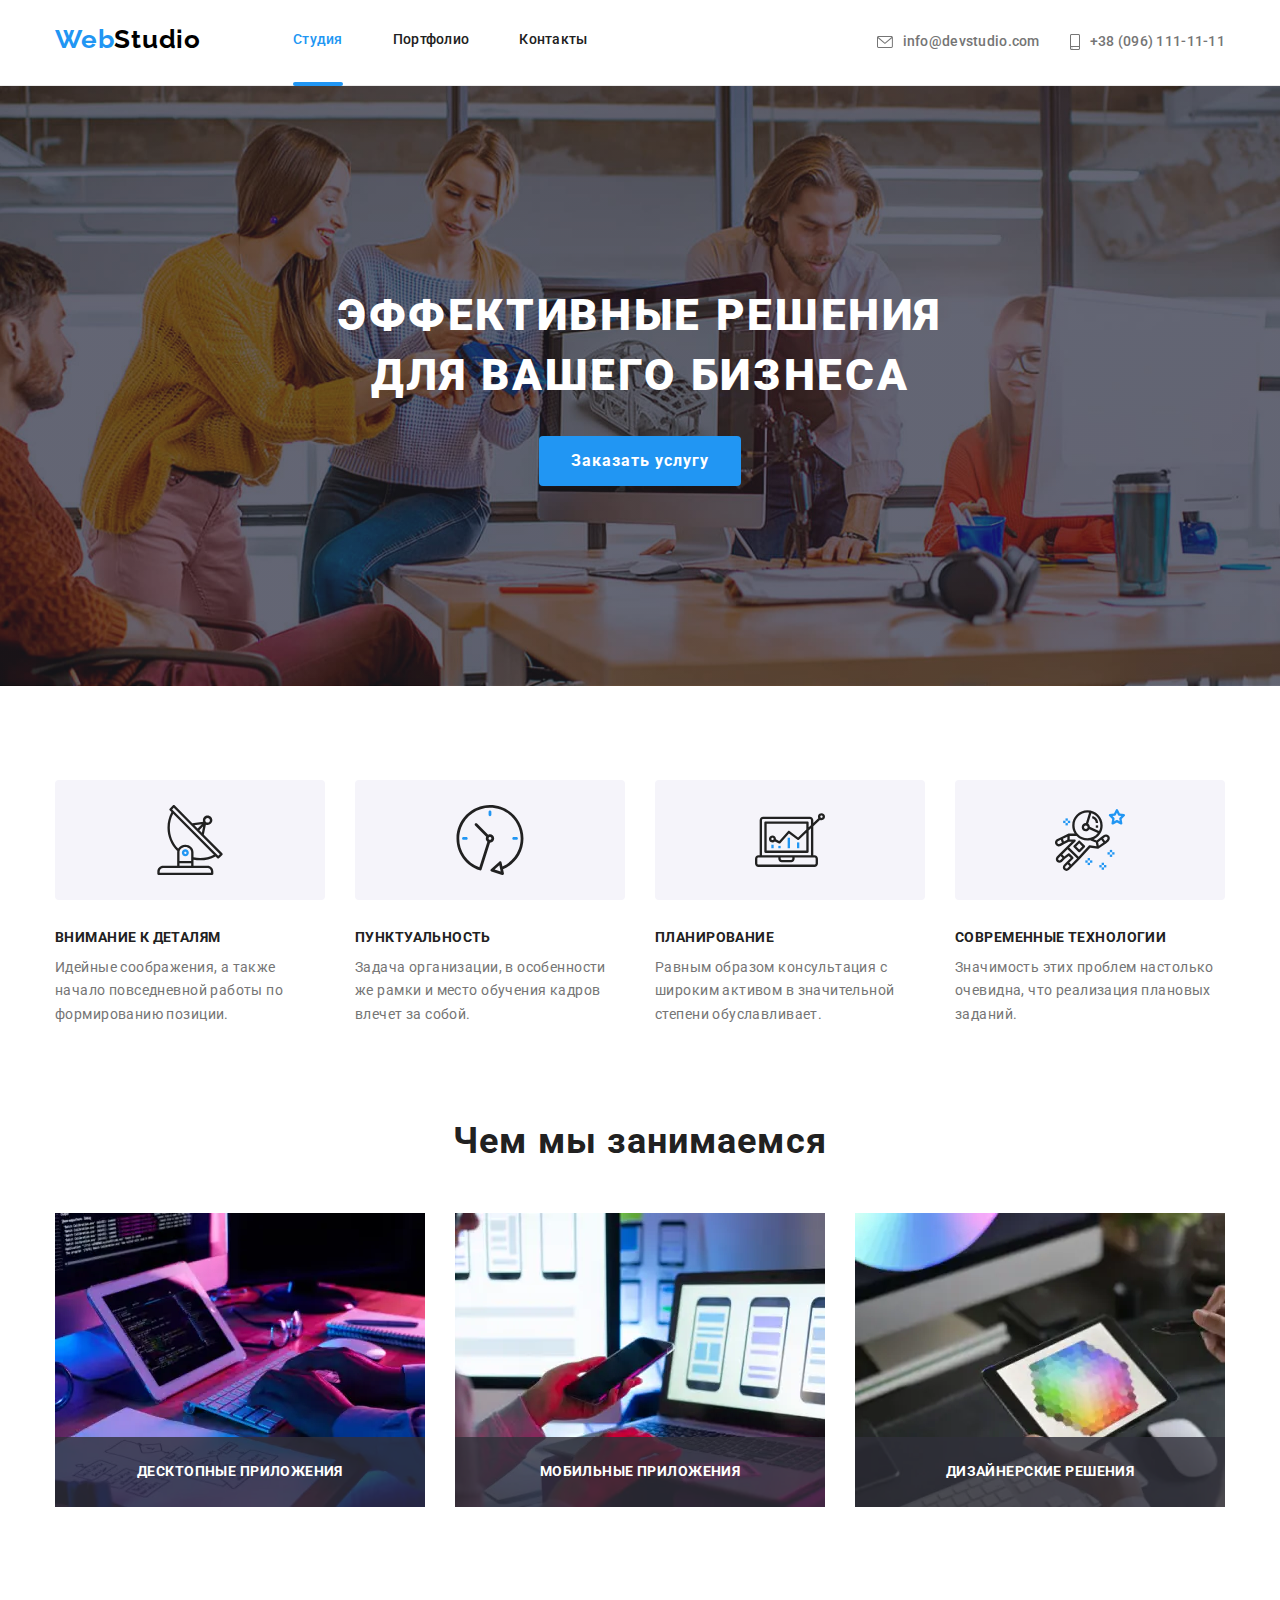
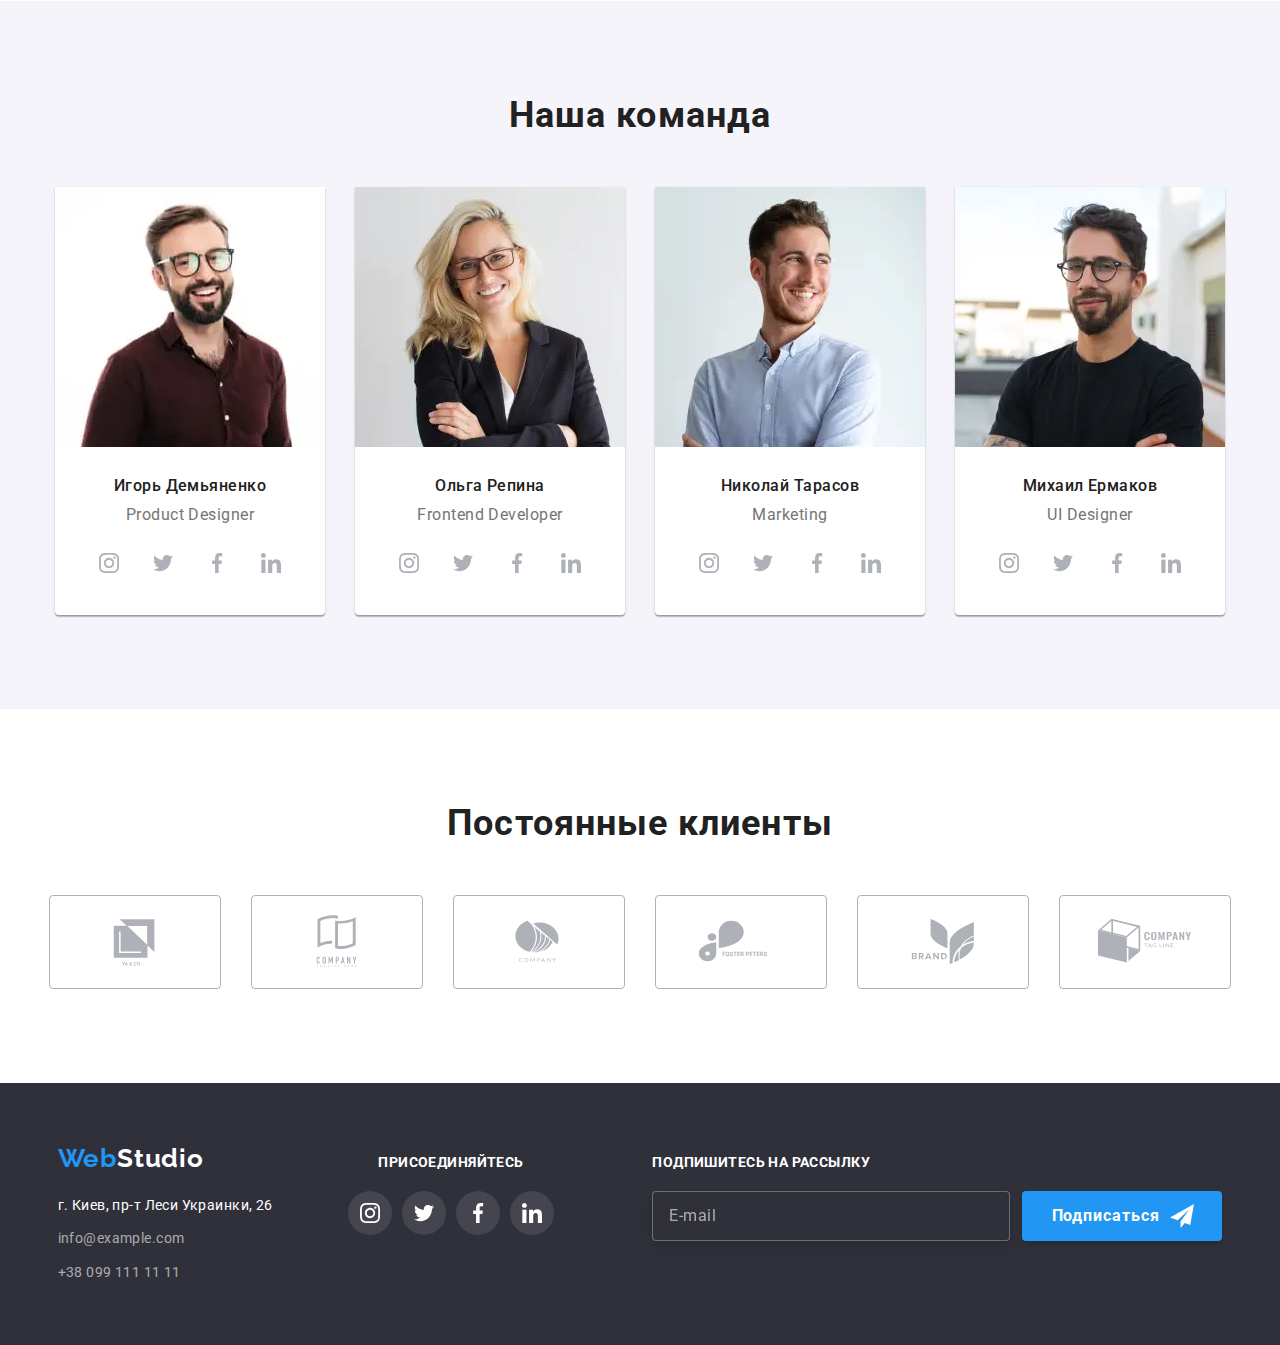
==== commit 639e0724: "dz gotovo" ====
--- a/index.html
+++ b/index.html
@@ -309,7 +309,7 @@
           <h2 class="team__title">Наша команда</h2>
           <ul class="team-list list">
             <li class="team-list__item">
-              <picture>
+              <picture class="team-picture">
                 <source
                   media="(min-width: 1200px)"
                   srcset="
@@ -348,6 +348,7 @@
                     ./images/team/igordemianenko-tel.webp    1x,
                     ./images/team/igordemianenko-tel@2x.webp 2x
                   "
+                  style="width: 100%"
                   type="image/webp"
                 />
 
@@ -357,9 +358,10 @@
                     ./images/team/igordemianenko-tel.jpg    1x,
                     ./images/team/igordemianenko-tel@2x.jpg 2x
                   "
-                />
-
-                <img src="#" alt="фото игорь демьяненко" />
+                  style="width: 100%"
+                />
+
+                <img src="#" class="person-image" alt="фото игорь демьяненко" />
               </picture>
 
               <div class="person">
@@ -398,7 +400,7 @@
               </div>
             </li>
             <li class="team-list__item">
-              <picture>
+              <picture class="team-picture">
                 <source
                   media="(min-width: 1200px )"
                   srcset="
@@ -437,6 +439,7 @@
                     ./images/team/olharepina-tel.webp    1x,
                     ./images/team/olharepina-tel@2x.webp 2x
                   "
+                  style="width: 100%"
                   type="image/webp"
                 />
 
@@ -446,8 +449,9 @@
                     ./images/team/olharepina-tel.jpg    1x,
                     ./images/team/olharepina-tel@2x.jpg 2x
                   "
-                />
-                <img src="#" alt="фото ольга репина" />
+                  style="width: 100%"
+                />
+                <img src="#" class="person-image" alt="фото ольга репина" />
               </picture>
 
               <div class="person">
@@ -486,7 +490,7 @@
               </div>
             </li>
             <li class="team-list__item">
-              <picture>
+              <picture class="team-picture">
                 <source
                   media="(min-width: 1200px )"
                   srcset="
@@ -525,6 +529,7 @@
                     ./images/team/nikolaytarasov-tel.webp    1x,
                     ./images/team/nikolaytarasov-tel@2x.webp 2x
                   "
+                  style="width: 100%"
                   type="image/webp"
                 />
                 <source
@@ -533,8 +538,9 @@
                     ./images/team/nikolaytarasov-tel.jpg    1x,
                     ./images/team/nikolaytarasov-tel@2x.jpg 2x
                   "
-                />
-                <img src="#" alt="фото николай тарасов" />
+                  style="width: 100%"
+                />
+                <img src="#" class="person-image" alt="фото николай тарасов" />
               </picture>
 
               <div class="person">
@@ -573,7 +579,7 @@
               </div>
             </li>
             <li class="team-list__item">
-              <picture>
+              <picture class="team-picture">
                 <source
                   media="(min-width: 1200px )"
                   srcset="
@@ -621,7 +627,7 @@
                     ./images/team/michailermakov-tel@2x.jpg 2x
                   "
                 />
-                <img src="#" alt="фото михаил ермаков" />
+                <img src="#" class="person-image" alt="фото михаил ермаков" />
               </picture>
 
               <div class="person">
--- a/css/main.min.css
+++ b/css/main.min.css
@@ -1,2 +1,2 @@
-:root{--main-font: "Roboto", sans-serif;--secondary-font: "Raleway", sans-serif;--accent-color: #2196f3;--main-color: #212121;--secondary-color: #757575}.visually-hidden{position:absolute !important;clip:rect(1px 1px 1px 1px);clip:rect(1px, 1px, 1px, 1px);padding:0 !important;border:0 !important;height:1px !important;width:1px !important;overflow:hidden}h1,h2,h3,h4,h5,h6,p{margin-top:0;margin-bottom:0}ul,ol{margin-top:0;margin-bottom:0;padding-left:0}img{display:block}body{font-family:var(--main-font);font-weight:400;color:var(--main-color)}.link,.contact-link,.logo-link{text-decoration:none}.list{list-style:none;padding:0;margin:0}.container{padding-left:15px;padding-right:15px}@media screen and (min-width: 480px){.container{width:480px;margin:0 auto}}@media screen and (min-width: 768px){.container{width:768px}}@media screen and (min-width: 1200px){.container{width:1200px}}.hero-btn{font-family:inherit;background:var(--accent-color);font-weight:700;font-size:16px;line-height:1.87;display:flex;align-items:center;letter-spacing:0.06em;color:#ffffff;cursor:pointer;border-radius:4px;border:none;padding:10px 32px;text-align:center;margin-left:auto;margin-right:auto;transition-duration:250ms;transition-timing-function:cubic-bezier(0.4, 0, 0.2, 1)}.hero-btn:hover,.hero-btn:focus{background:#188ce8}.social-list{display:flex;justify-content:space-between;align-items:center}.social-list__link{display:flex;align-items:center;justify-content:center;width:44px;height:44px;border-radius:50%;background-color:#ffffff;fill:#afb1b8;transition-duration:250ms;transition-timing-function:cubic-bezier(0.4, 0, 0.2, 1)}.social-list__link:hover,.social-list__link:focus{background:var(--accent-color);fill:#ffffff}.social-list__icon{width:20px;height:20px}.footer-list{display:flex;align-items:center;justify-content:center}.footer-list__item{display:flex;align-items:center;justify-content:center;margin-right:10px}.footer-list__item:last-child{margin-right:0}.footer-list__link{display:flex;align-items:center;justify-content:center;width:44px;height:44px;border-radius:50%;background-color:rgba(255,255,255,0.1);fill:#ffffff}.footer-list__link:hover,.footer-list__link:focus{background:var(--accent-color)}.footer-list__icon{width:20px;height:20px}.footer-btn{position:relative;width:200px;height:50px;padding-top:10px;padding-bottom:10px;padding-right:62px;padding-left:29px;font-family:inherit;background:var(--accent-color);font-weight:700;font-size:16px;line-height:1.87;letter-spacing:0.06em;color:#ffffff;box-shadow:0px 4px 4px rgba(0,0,0,0.15);border-radius:4px;border:none;cursor:pointer;transition-duration:250ms;transition-timing-function:cubic-bezier(0.4, 0, 0.2, 1)}.footer-btn:hover,.footer-btn:focus{background:#188ce8}.footer-btn__icon{position:absolute;top:13px;right:28px}.backdrop{position:fixed;top:0;left:0;width:100vw;height:100vh;background:rgba(0,0,0,0.2);opacity:1;transition:opacity 250ms cubic-bezier(0.4, 0, 0.2, 1),visibility 250ms cubic-bezier(0.4, 0, 0.2, 1)}.backdrop.is-hidden{opacity:0;pointer-events:none}@media screen and (max-width: 1199px){.modal-window{position:absolute;top:50%;left:50%;min-width:450px;min-height:609px;background-color:#ffffff;transform:translate(-50%, -50%);padding:40px}.close-window{position:absolute;top:8px;right:8px;width:30px;height:30px;background-color:#ffffff;border-radius:50%;border:1px solid rgba(0,0,0,0.1);padding:0;cursor:pointer}.close-window__icon{position:absolute;top:50%;left:50%;transform:translate(-50%, -50%);transition-duration:250ms;transition-timing-function:cubic-bezier(0.4, 0, 0.2, 1)}.close-window__icon:hover,.close-window__icon:focus{fill:var(--accent-color)}}@media screen and (min-width: 1200px){.modal-window{position:absolute;top:50%;left:50%;min-width:528px;min-height:581px;background-color:#ffffff;transform:translate(-50%, -50%);padding:40px}.close-window{position:absolute;top:8px;right:8px;width:30px;height:30px;background-color:#ffffff;border-radius:50%;border:1px solid rgba(0,0,0,0.1);padding:0;cursor:pointer}.close-window__icon{position:absolute;top:50%;left:50%;transform:translate(-50%, -50%);transition-duration:250ms;transition-timing-function:cubic-bezier(0.4, 0, 0.2, 1)}.close-window__icon:hover,.close-window__icon:focus{fill:var(--accent-color)}}@media screen and (max-width: 1199px){.modal-form{display:flex;flex-direction:column}.modal-form__text{font-weight:700;font-size:20px;line-height:1.5;text-align:center;letter-spacing:0.03em;color:var(--main-color)}.modal-form__field{font-weight:400;font-size:12px;line-height:1.16;letter-spacing:0.01em;color:var(--secondary-color);margin-bottom:10px}.modal-form__wrapper{position:relative;display:block;margin-top:4px}.modal-form__input{width:100%;height:40px;border:1px solid rgba(33,33,33,0.2);border-radius:4px;padding-left:42px;transition:border-color 250ms cubic-bezier(0.4, 0, 0.2, 1)}.modal-form__input:focus{outline:none;border-color:var(--accent-color)}.modal-form__icon{position:absolute;top:50%;left:12px;transform:translateY(-50%);display:block;width:18px;height:18px;fill:var(--main-color);transition:fill 250ms cubic-bezier(0.4, 0, 0.2, 1)}.modal-form__input:focus+.modal-form__icon{fill:var(--accent-color)}.modal-form__message{width:100%;height:120px;margin-top:4px;color:#000000;border:1px solid rgba(33,33,33,0.2);border-radius:4px;padding:12px 16px;resize:none;transition:border-color 250ms cubic-bezier(0.4, 0, 0.2, 1)}.modal-form__message::placeholder{color:rgba(117,117,117,0.5)}.modal-form__message:focus{outline:none;border-color:var(--accent-color)}.modal-form__checkbox-label{display:flex;align-items:center;justify-content:center;font-size:12px;line-height:1.16;letter-spacing:0.03em;color:var(--secondary-color);margin-bottom:30px;margin-left:3px}.modal-form__checkbox-label::before{display:block;content:"";width:16px;height:15px;border:1px solid var(--main-color);border-radius:2px;cursor:pointer;margin-right:8px}.modal-form__checkbox:checked+.modal-form__checkbox-label::before{background-image:url("../images/vector.svg");background-color:var(--accent-color);background-repeat:no-repeat;background-size:contain;border:none;border-radius:2px;background-position:center}.modal-form__checkbox:focus+.modal-form__checkbox-label::before{outline:1px solid var(--main-color)}.modal-form__link{color:var(--accent-color)}}.modal-form__button{font-family:inherit;background:var(--accent-color);font-weight:700;font-size:16px;line-height:1.87;display:flex;align-items:center;letter-spacing:0.06em;color:#ffffff;cursor:pointer;border-radius:4px;border:none;padding:10px 56px;text-align:center;margin-left:auto;margin-right:auto;transition-duration:250ms;transition-timing-function:cubic-bezier(0.4, 0, 0.2, 1)}.modal-form__button:hover,.modal-form__button:focus{background:#188ce8}@media screen and (min-width: 1200px){.modal-form{display:flex;flex-direction:column}.modal-form__text{font-weight:700;font-size:20px;line-height:1.15;text-align:center;letter-spacing:0.03em;color:var(--main-color);margin-bottom:12px}.modal-form__field{font-weight:400;font-size:12px;line-height:1.16;letter-spacing:0.01em;color:var(--secondary-color);margin-bottom:10px}.modal-form__wrapper{position:relative;display:block;margin-top:4px}.modal-form__input{width:100%;height:40px;border:1px solid rgba(33,33,33,0.2);border-radius:4px;padding-left:42px;transition:border-color 250ms cubic-bezier(0.4, 0, 0.2, 1)}.modal-form__input:focus{outline:none;border-color:var(--accent-color)}.modal-form__icon{position:absolute;top:50%;left:12px;transform:translateY(-50%);display:block;width:18px;height:18px;fill:var(--main-color);transition:fill 250ms cubic-bezier(0.4, 0, 0.2, 1)}.modal-form__input:focus+.modal-form__icon{fill:var(--accent-color)}.modal-form__message{width:100%;height:120px;margin-top:4px;color:#000000;border:1px solid rgba(33,33,33,0.2);border-radius:4px;padding:12px 16px;resize:none;transition:border-color 250ms cubic-bezier(0.4, 0, 0.2, 1)}.modal-form__message::placeholder{color:rgba(117,117,117,0.5)}.modal-form__message:focus{outline:none;border-color:var(--accent-color)}.modal-form__checkbox-label{display:flex;align-items:center;justify-content:center;font-size:14px;line-height:1.71;letter-spacing:0.03em;color:var(--secondary-color);margin-bottom:30px;margin-left:14px}.modal-form__checkbox-label::before{display:block;content:"";width:16px;height:15px;border:1px solid var(--main-color);border-radius:2px;cursor:pointer;margin-right:8px}.modal-form__checkbox:checked+.modal-form__checkbox-label::before{background-image:url("../images/vector.svg");background-color:var(--accent-color);background-repeat:no-repeat;background-size:contain;border:none;border-radius:2px;background-position:center}.modal-form__checkbox:focus+.modal-form__checkbox-label::before{outline:1px solid var(--main-color)}.modal-form__link{color:var(--accent-color)}.modal-form__button{font-family:inherit;background:var(--accent-color);font-weight:700;font-size:16px;line-height:1.87;display:flex;align-items:center;letter-spacing:0.06em;color:#ffffff;cursor:pointer;border-radius:4px;border:none;padding:10px 56px;text-align:center;margin-left:auto;margin-right:auto;transition-duration:250ms;transition-timing-function:cubic-bezier(0.4, 0, 0.2, 1)}.modal-form__button:hover,.modal-form__button:focus{background:#188ce8}}.site-nav{display:none}.contact{display:none}.header{padding-top:16px;padding-bottom:16px}.header__container{display:flex;justify-content:space-between;align-items:center}.logo-link__web{color:var(--accent-color);font-family:var(--secondary-font);font-weight:700;font-size:26px;line-height:1.19;letter-spacing:0.03em}.logo-link__studio{color:#000000;font-family:var(--secondary-font);font-weight:700;font-size:26px;line-height:1.19;letter-spacing:0.03em}.burger-btn{background-color:transparent;border:none;padding:0;line-height:0}.burger-btn__icon{width:40px;height:40px;fill:#000000}.mobile-menu{position:fixed;z-index:100;left:0;top:0;width:100vw;height:100vh;background-color:#ffffff;overflow:auto;opacity:0;visibility:hidden;pointer-events:none;transition:cubic-bezier(0.4, 0, 0.2, 1)}.mobile-menu.is-open{opacity:1;visibility:visible;pointer-events:auto}.mobile-menu__close-btn{position:absolute;top:10px;right:15px}.mobile-menu__container{position:relative;min-height:200px;padding-top:48px;padding-bottom:48px;padding-left:40px}.close-btn{background-color:transparent;border:none;padding:0;line-height:0}.close-btn__icon{width:40px;height:40px;transition-duration:250ms;transition-timing-function:cubic-bezier(0.4, 0, 0.2, 1)}.close-btn__icon:hover,.close-btn__icon:focus{fill:var(--accent-color)}@media screen and (max-width: 767px){.nav-list{margin-bottom:302px}.nav-list__item{margin-bottom:32px}.nav-list__item:last-child{margin-bottom:0}.nav-list__link{font-weight:500;font-size:40px;line-height:1.17;letter-spacing:0.02em;color:var(--main-color)}.nav-list__link.current{color:var(--accent-color)}.mobile-contact{margin-bottom:64px}.mobile-contact__item{margin-bottom:32px}.mobile-contact__item:last-child{margin-bottom:0}.mobile-contact__link-tel{font-weight:500;font-size:34px;line-height:1.17px;letter-spacing:0.02em;color:var(--secondary-color);transition-duration:250ms;transition-timing-function:cubic-bezier(0.4, 0, 0.2, 1)}.mobile-contact__link-tel:focus{color:var(--accent-color)}.mobile-contact__link-mail{font-weight:500;font-size:24px;line-height:1.16;letter-spacing:0.02em;color:var(--secondary-color);transition-duration:250ms;transition-timing-function:cubic-bezier(0.4, 0, 0.2, 1)}.mobile-contact__link-mail:focus{color:var(--accent-color)}.mobile-social{display:flex;justify-content:space-between}.mobile-social__item{padding-right:10px;border-right:1px solid rgba(33,33,33,0.2)}.mobile-social__item:last-child{padding-right:0;margin-right:0;border-right:0}.mobile-social__link{font-weight:500;font-size:18px;line-height:1.22;letter-spacing:0.02em;color:var(--accent-color);margin-right:10px}}@media screen and (min-width: 768px){.burger-btn{display:none}.header{background:#ffffff;padding-top:26px;padding-bottom:26px;border-bottom:1px solid #ececec}.header__container{display:flex;align-items:center;justify-content:space-between}.navigation{display:flex;align-items:center}.logo-link{margin-right:88px}.site-nav{display:flex;align-items:center}.site-nav__item:not(:last-child){margin-right:50px}.site-nav__link{position:relative;font-weight:500;font-size:14px;line-height:1.14;letter-spacing:0.02em;color:var(--main-color);transition-duration:250ms;transition-timing-function:cubic-bezier(0.4, 0, 0.2, 1)}.site-nav__link:hover,.site-nav__link:focus{color:var(--accent-color)}.site-nav__link.current{color:var(--accent-color)}.site-nav__link.current::after{position:absolute;content:"";width:100%;height:4px;border-radius:2px;background-color:var(--accent-color);display:block;bottom:-33px}.contact{display:block}.contact__item{margin-bottom:10px}.contact__item:last-child{margin-right:0}.contact__link{font-weight:500;font-size:12px;line-height:1.16;letter-spacing:0.02em;color:var(--secondary-color);transition-duration:250ms;transition-timing-function:cubic-bezier(0.4, 0, 0.2, 1)}.contact__link:hover,.contact__link:focus{color:var(--accent-color)}.contact__icon-envelope{margin-right:10px;fill:currentColor}.contact__icon-smartphone{margin-right:10px;fill:currentColor}}@media screen and (min-width: 1200px){.header{padding-top:24px;padding-bottom:25px}.header__container{align-items:baseline}.logo-link{margin-right:92px}.contact{display:flex;align-items:center}.contact__item{margin-right:30px}.contact__item:last-child{margin-right:0}.contact__link{display:flex;align-items:center;font-size:14px;line-height:1.14}}.hero{background-image:linear-gradient(rgba(47,48,58,0.4), rgba(47,48,58,0.4)),url("./../images/hero/hero-bg-mob.jpg,./../hero-bg-mob@2x.jpg");max-width:1600px;background-size:cover;background-repeat:no-repeat;background-position:center;text-align:center}.hero-page{padding-bottom:118px;padding-top:118px}.hero-page__title{font-weight:900;font-size:26px;line-height:1.61;letter-spacing:0.06em;text-transform:uppercase;color:#ffffff;margin-bottom:30px}@media screen and (min-width: 768px){.hero{background-image:linear-gradient(rgba(47,48,58,0.4), rgba(47,48,58,0.4)),url("./../images/hero/hero-bg-tablet.jpg,./../hero-bg-tablet@2x.jpg")}}@media screen and (min-width: 1200px){.hero{background-image:linear-gradient(rgba(47,48,58,0.4), rgba(47,48,58,0.4)),url("./../images/hero/hero-bg-desktop.jpg,./../hero-bg-desktop@2x.jpg")}.hero-page{padding-bottom:200px;padding-top:200px}.hero-page__title{font-size:44px;line-height:1.36}}.features-section{background:#ffffff}.features{padding-top:60px;padding-bottom:60px}.features__item{margin-bottom:30px}.features__item:last-child{margin-bottom:0}.features__wrapper{display:flex;align-items:center;justify-content:center;background:#f5f4fa;max-width:450px;height:120px;border-radius:4px;margin-bottom:30px}.features__icon{width:70px;height:70px}.features__title{display:flex;justify-content:center;font-weight:700;font-size:14px;line-height:1.14;letter-spacing:0.03em;text-transform:uppercase;color:var(--main-color);margin-top:0;margin-bottom:10px}.features__text{font-size:14px;line-height:1.71;letter-spacing:0.03em;color:var(--secondary-color);margin-top:0}@media screen and (min-width: 768px){.features{display:flex;flex-wrap:wrap;margin-right:-30px;margin-bottom:-30px}.features__item{margin-right:30px;flex-basis:calc((100% - 60px) / 2)}.features__item:nth-last-child(-n+2){margin-bottom:0}.features__wrapper{width:354px}.features__title{display:block}}@media screen and (min-width: 1200px){.features-container{display:flex;align-items:center}.features{flex-wrap:unset;margin:0;padding-top:94px;padding-bottom:94px}.features__item{margin-right:30px;margin-bottom:0}.features__item:last-child{margin-right:0}.features__wrapper{width:270px}}.projects-section{display:none}@media screen and (min-width: 1200px){.projects-section{display:block;background:#ffffff}.project{padding-bottom:94px}.project__title{font-weight:700;font-size:36px;line-height:1.16;text-align:center;letter-spacing:0.03em;color:var(--main-color);margin-top:0;margin-bottom:50px}.project-list{display:flex;align-items:center;justify-content:space-between}.project-list__item{width:370px;height:294px;margin-right:30px}.project-list__item:last-child{margin-right:0}.project-list__image{position:relative}.project-list__overlay{position:absolute;bottom:0;left:0;width:100%;height:70px;background:rgba(47,48,58,0.8);font-weight:700;font-size:14px;line-height:1.14;text-align:center;letter-spacing:0.03em;text-transform:uppercase;color:#ffffff;padding-top:27px}}.team-section{background:#f5f4fa}.team{padding-top:60px;padding-bottom:60px}.team__title{font-weight:700;font-size:28px;line-height:1.17px;text-align:center;letter-spacing:0.03em;color:var(--main-color);margin-bottom:30px}.team-list__item{width:450px;height:622px;margin-bottom:30px;background:#ffffff;box-shadow:0px 1px 3px rgba(0,0,0,0.12),0px 1px 1px rgba(0,0,0,0.14),0px 2px 1px rgba(0,0,0,0.2);border-radius:0px 0px 4px 4px}.team-list__item:last-child{margin-bottom:0}.person{padding-top:30px;padding-bottom:24px;padding-left:122px;padding-right:122px}.person__name{font-weight:500;font-size:16px;line-height:1.18;letter-spacing:0.03em;color:var(--main-color);text-align:center}.person__position{font-size:16px;line-height:1.18;letter-spacing:0.03em;color:var(--secondary-color);text-align:center;margin-top:10px;margin-bottom:16px}@media screen and (min-width: 768px){.team-list{display:flex;flex-wrap:wrap;margin-right:-30px;margin-bottom:-30px}.team-list__item{width:354px;height:536px;margin-right:30px;margin-bottom:30px;flex-basis:calc((100% - 60px) / 2)}.team-list__item:nth-last-child(-n+2){margin-bottom:0}.team-list__item:last-child{margin-right:0}.person{padding-left:74px;padding-right:74px}}@media screen and (min-width: 1200px){.team{padding-top:94px;padding-bottom:94px}.team__title{font-size:36px;line-height:1.16;margin-bottom:50px}.team-list{flex-wrap:unset;margin-right:0;margin-bottom:0}.team-list__item{width:270px;height:428px;margin-right:30px;margin-bottom:0}.team-list__item:last-child{margin-right:0}.person{padding-bottom:30px;padding-left:32px;padding-right:32px}}.clients-section{background:#ffffff}.clients-container{padding-top:60px;padding-bottom:60px}.clients-container__title{font-weight:700;font-size:28px;line-height:1.17;text-align:center;letter-spacing:0.03em;color:var(--main-color);margin-bottom:30px}.client{display:flex;flex-wrap:wrap;margin-bottom:-30px}.client__item{display:flex;align-items:center;justify-content:space-between;margin-bottom:30px;flex-basis:calc((100%-60px) / 2)}.client__item:nth-last-child(-n+2){margin-bottom:0px}.client__link{display:flex;align-items:center;justify-content:center;border:1px solid #afb1b8;border-radius:4px;width:210px;height:92px;fill:#afb1b8;transition-duration:250ms;transition-timing-function:cubic-bezier(0.4, 0, 0.2, 1)}.client__link:hover,.client__link:focus{fill:var(--accent-color)}.client__link:hover,.client__link:focus{border:1px solid var(--accent-color)}@media screen and (min-width: 768px){.client{justify-content:center}.client__item{margin-right:30px;flex-basis:0}.client__item:nth-last-child(-n+3){margin-bottom:0px}.client__item:nth-child(3n+3){margin-right:0}.client__link{width:226px;height:92px}}@media screen and (min-width: 1200px){.clients-container{padding-top:94px;padding-bottom:94px}.clients-container__title{font-size:36px;line-height:1.16;margin-bottom:50px}.client{flex-wrap:nowrap;margin-right:0;margin-bottom:0}.client__item{margin-right:30px;margin-bottom:0}.client__item:nth-child(3n+3){margin-right:30px}.client__item:last-child{margin-right:0}.client__link{width:172px;height:94px}}.footer{background:#2f303a}.footer-container{padding-top:60px;padding-bottom:60px}.footer-contacts{text-align:center;margin-bottom:60px}.footer-logo{text-decoration:none}.footer-logo__studio{font-family:var(--secondary-font);font-weight:700;font-size:26px;line-height:1.19;letter-spacing:0.03em;color:#ffffff}.address-company{color:#ffffff;font-style:normal;font-size:14px;line-height:1.71;letter-spacing:0.03em;margin-top:20px}.address__link-item{margin-top:10px}.address__link{text-decoration:none;font-size:14px;line-height:1.71;letter-spacing:0.03em;color:rgba(255,255,255,0.6);display:inline-block;transition-duration:250ms;transition-timing-function:cubic-bezier(0.4, 0, 0.2, 1)}.address__link:hover,.address__link:focus{color:var(--accent-color)}.footer-social{margin-bottom:60px}.footer-social__text{text-align:center;font-weight:700;font-size:14px;line-height:1.14;letter-spacing:0.03em;text-transform:uppercase;color:#ffffff;margin-bottom:20px}.subscription{text-align:center}.subscription__text{font-weight:700;font-size:14px;line-height:1.14;letter-spacing:0.03em;text-transform:uppercase;color:#ffffff;margin-bottom:20px}.footer-form__email{width:450px;margin-bottom:20px;padding-top:15px;padding-bottom:15px;padding-left:16px;color:#ffffff;background-color:#2f303a;border:1px solid rgba(255,255,255,0.3);filter:drop-shadow(0px 4px 4px rgba(0,0,0,0.15));border-radius:4px}.footer-form__email::placeholder{font-weight:400;font-size:16px;line-height:1.25;letter-spacing:0.03em;color:rgba(255,255,255,0.6)}@media screen and (min-width: 768px){.footer-container{display:flex;flex-wrap:wrap;justify-content:space-around;align-items:baseline}.footer-contacts{display:flex;flex-direction:column;margin-bottom:60px}.footer-social{margin-bottom:0}.footer-form{display:flex;flex-direction:column;align-items:center}}@media screen and (min-width: 1200px){.footer-container{display:flex;align-items:baseline}.footer-contacts{display:block;text-align:left;margin-right:70px;margin-bottom:0}.footer-logo{display:inline-block;margin-right:0px}.footer-social{margin-right:93px}.subscription{text-align:left}.footer-form{display:flex;flex-direction:row;align-items:stretch}.footer-form__email{width:358px;margin-right:12px}}.developments-section{background:#ffffff}.developments-container{padding-top:60px;padding-bottom:60px}.catalog-nav{display:flex;flex-wrap:wrap;margin-bottom:40px;list-style:none}.catalog-nav__item{margin-right:8px;margin-bottom:15px}.catalog-nav__item:nth-child(3){margin-right:0}.catalog-nav__item:nth-child(n+4){margin-bottom:0}.catalog-nav__item:last-child{margin-right:0}.catalog-nav__btn{font-family:inherit;background:#f5f4fa;font-weight:500;font-size:16px;line-height:1.62;text-align:center;letter-spacing:0.03em;color:var(--main-color);border-radius:4px;cursor:pointer;border:none;padding:6px 22px;transition-duration:250ms;transition-timing-function:cubic-bezier(0.4, 0, 0.2, 1)}.catalog-nav__btn:hover,.catalog-nav__btn:focus{background-color:var(--accent-color);color:#ffffff;box-shadow:0px 3px 1px rgba(0,0,0,0.1),0px 1px 2px rgba(0,0,0,0.08),0px 2px 2px rgba(0,0,0,0.12);border-radius:4px}.catalog-nav__btn.current{background-color:var(--accent-color);color:#ffffff}.development__item{margin-bottom:30px;transition-duration:250ms;transition-timing-function:cubic-bezier(0.4, 0, 0.2, 1)}.development__item:hover{box-shadow:0px 1px 1px rgba(0,0,0,0.12),0px 4px 4px rgba(0,0,0,0.06),1px 4px 6px rgba(0,0,0,0.16)}.development__link{text-decoration:none;display:block}.development__link:hover .development__overlay,.development__link:focus .development__overlay{transform:translateY(0%)}.development__image{position:relative;overflow:hidden}.development__overlay{position:absolute;top:0;left:0;width:100%;height:100%;background:rgba(33,150,243,0.9);color:#ffffff;overflow:auto;font-weight:400;font-size:18px;line-height:1.55;letter-spacing:0.03em;padding:77px 24px;transform:translateY(100%);transition-duration:250ms;transition-timing-function:cubic-bezier(0.4, 0, 0.2, 1)}.development__description{padding:20px 24px;border:1px solid #eeeeee}.development__name{font-weight:700;font-size:18px;line-height:2;letter-spacing:0.06em;color:var(--main-color);margin-bottom:4px}.development__section-app{font-size:16px;line-height:1.87;letter-spacing:0.03em;color:var(--secondary-color)}@media screen and (min-width: 768px){.catalog-nav{justify-content:center;align-items:baseline;margin-bottom:30px}.catalog-nav__item{margin-right:8px;margin-bottom:0}.catalog-nav__item:nth-child(3){margin-right:8px}.catalog-nav__item:last-child{margin-right:0px}.development{display:flex;flex-wrap:wrap;margin-bottom:-30px;margin-left:-30px}.development__item{display:flex;margin-bottom:30px;margin-left:30px;flex-basis:calc((100% - 60px) / 2)}.development__link{display:flex;flex-direction:column}.development__overlay{padding:49px 24px}.development__description{flex-grow:1}}@media screen and (min-width: 1200px){.developments-container{padding-top:94px;padding-bottom:94px}.catalog-nav{margin-bottom:50px}.development__item{flex-basis:unset}.development__link{display:block}.development__overlay{padding:63px 24px}}
+:root{--main-font: "Roboto", sans-serif;--secondary-font: "Raleway", sans-serif;--accent-color: #2196f3;--main-color: #212121;--secondary-color: #757575}.visually-hidden{position:absolute !important;clip:rect(1px 1px 1px 1px);clip:rect(1px, 1px, 1px, 1px);padding:0 !important;border:0 !important;height:1px !important;width:1px !important;overflow:hidden}h1,h2,h3,h4,h5,h6,p{margin-top:0;margin-bottom:0}ul,ol{margin-top:0;margin-bottom:0;padding-left:0}img{display:block}body{font-family:var(--main-font);font-weight:400;color:var(--main-color)}.link,.contact-link,.logo-link{text-decoration:none}.list{list-style:none;padding:0;margin:0}.container{padding-left:15px;padding-right:15px}@media screen and (min-width: 480px){.container{width:480px;margin:0 auto}}@media screen and (min-width: 768px){.container{width:768px}}@media screen and (min-width: 1200px){.container{width:1200px}}.hero-btn{font-family:inherit;background:var(--accent-color);font-weight:700;font-size:16px;line-height:1.87;display:flex;align-items:center;letter-spacing:0.06em;color:#ffffff;cursor:pointer;border-radius:4px;border:none;padding:10px 32px;text-align:center;margin-left:auto;margin-right:auto;transition-duration:250ms;transition-timing-function:cubic-bezier(0.4, 0, 0.2, 1)}.hero-btn:hover,.hero-btn:focus{background:#188ce8}.social-list{display:flex;justify-content:space-between;align-items:center}.social-list__link{display:flex;align-items:center;justify-content:center;width:44px;height:44px;border-radius:50%;background-color:#ffffff;fill:#afb1b8;transition-duration:250ms;transition-timing-function:cubic-bezier(0.4, 0, 0.2, 1)}.social-list__link:hover,.social-list__link:focus{background:var(--accent-color);fill:#ffffff}.social-list__icon{width:20px;height:20px}.footer-list{display:flex;align-items:center;justify-content:center}.footer-list__item{display:flex;align-items:center;justify-content:center;margin-right:10px}.footer-list__item:last-child{margin-right:0}.footer-list__link{display:flex;align-items:center;justify-content:center;width:44px;height:44px;border-radius:50%;background-color:rgba(255,255,255,0.1);fill:#ffffff}.footer-list__link:hover,.footer-list__link:focus{background:var(--accent-color)}.footer-list__icon{width:20px;height:20px}.footer-btn{position:relative;width:200px;height:50px;padding-top:10px;padding-bottom:10px;padding-right:62px;padding-left:29px;font-family:inherit;background:var(--accent-color);font-weight:700;font-size:16px;line-height:1.87;letter-spacing:0.06em;color:#ffffff;box-shadow:0px 4px 4px rgba(0,0,0,0.15);border-radius:4px;border:none;cursor:pointer;transition-duration:250ms;transition-timing-function:cubic-bezier(0.4, 0, 0.2, 1)}.footer-btn:hover,.footer-btn:focus{background:#188ce8}.footer-btn__icon{position:absolute;top:13px;right:28px}.backdrop{position:fixed;top:0;left:0;width:100vw;height:100vh;background:rgba(0,0,0,0.2);opacity:1;transition:opacity 250ms cubic-bezier(0.4, 0, 0.2, 1),visibility 250ms cubic-bezier(0.4, 0, 0.2, 1)}.backdrop.is-hidden{opacity:0;pointer-events:none}@media screen and (max-width: 1199px){.modal-window{position:absolute;top:50%;left:50%;min-width:450px;min-height:609px;background-color:#ffffff;transform:translate(-50%, -50%);padding:40px}.close-window{position:absolute;top:8px;right:8px;width:30px;height:30px;background-color:#ffffff;border-radius:50%;border:1px solid rgba(0,0,0,0.1);padding:0;cursor:pointer}.close-window__icon{position:absolute;top:50%;left:50%;transform:translate(-50%, -50%);transition-duration:250ms;transition-timing-function:cubic-bezier(0.4, 0, 0.2, 1)}.close-window__icon:hover,.close-window__icon:focus{fill:var(--accent-color)}}@media screen and (min-width: 1200px){.modal-window{position:absolute;top:50%;left:50%;min-width:528px;min-height:581px;background-color:#ffffff;transform:translate(-50%, -50%);padding:40px}.close-window{position:absolute;top:8px;right:8px;width:30px;height:30px;background-color:#ffffff;border-radius:50%;border:1px solid rgba(0,0,0,0.1);padding:0;cursor:pointer}.close-window__icon{position:absolute;top:50%;left:50%;transform:translate(-50%, -50%);transition-duration:250ms;transition-timing-function:cubic-bezier(0.4, 0, 0.2, 1)}.close-window__icon:hover,.close-window__icon:focus{fill:var(--accent-color)}}@media screen and (max-width: 1199px){.modal-form{display:flex;flex-direction:column}.modal-form__text{font-weight:700;font-size:20px;line-height:1.5;text-align:center;letter-spacing:0.03em;color:var(--main-color)}.modal-form__field{font-weight:400;font-size:12px;line-height:1.16;letter-spacing:0.01em;color:var(--secondary-color);margin-bottom:10px}.modal-form__wrapper{position:relative;display:block;margin-top:4px}.modal-form__input{width:100%;height:40px;border:1px solid rgba(33,33,33,0.2);border-radius:4px;padding-left:42px;transition:border-color 250ms cubic-bezier(0.4, 0, 0.2, 1)}.modal-form__input:focus{outline:none;border-color:var(--accent-color)}.modal-form__icon{position:absolute;top:50%;left:12px;transform:translateY(-50%);display:block;width:18px;height:18px;fill:var(--main-color);transition:fill 250ms cubic-bezier(0.4, 0, 0.2, 1)}.modal-form__input:focus+.modal-form__icon{fill:var(--accent-color)}.modal-form__message{width:100%;height:120px;margin-top:4px;color:#000000;border:1px solid rgba(33,33,33,0.2);border-radius:4px;padding:12px 16px;resize:none;transition:border-color 250ms cubic-bezier(0.4, 0, 0.2, 1)}.modal-form__message::placeholder{color:rgba(117,117,117,0.5)}.modal-form__message:focus{outline:none;border-color:var(--accent-color)}.modal-form__checkbox-label{display:flex;align-items:center;justify-content:center;font-size:12px;line-height:1.16;letter-spacing:0.03em;color:var(--secondary-color);margin-bottom:30px;margin-left:3px}.modal-form__checkbox-label::before{display:block;content:"";width:16px;height:15px;border:1px solid var(--main-color);border-radius:2px;cursor:pointer;margin-right:8px}.modal-form__checkbox:checked+.modal-form__checkbox-label::before{background-image:url("../images/vector.svg");background-color:var(--accent-color);background-repeat:no-repeat;background-size:contain;border:none;border-radius:2px;background-position:center}.modal-form__checkbox:focus+.modal-form__checkbox-label::before{outline:1px solid var(--main-color)}.modal-form__link{color:var(--accent-color)}}.modal-form__button{font-family:inherit;background:var(--accent-color);font-weight:700;font-size:16px;line-height:1.87;display:flex;align-items:center;letter-spacing:0.06em;color:#ffffff;cursor:pointer;border-radius:4px;border:none;padding:10px 56px;text-align:center;margin-left:auto;margin-right:auto;transition-duration:250ms;transition-timing-function:cubic-bezier(0.4, 0, 0.2, 1)}.modal-form__button:hover,.modal-form__button:focus{background:#188ce8}@media screen and (min-width: 1200px){.modal-form{display:flex;flex-direction:column}.modal-form__text{font-weight:700;font-size:20px;line-height:1.15;text-align:center;letter-spacing:0.03em;color:var(--main-color);margin-bottom:12px}.modal-form__field{font-weight:400;font-size:12px;line-height:1.16;letter-spacing:0.01em;color:var(--secondary-color);margin-bottom:10px}.modal-form__wrapper{position:relative;display:block;margin-top:4px}.modal-form__input{width:100%;height:40px;border:1px solid rgba(33,33,33,0.2);border-radius:4px;padding-left:42px;transition:border-color 250ms cubic-bezier(0.4, 0, 0.2, 1)}.modal-form__input:focus{outline:none;border-color:var(--accent-color)}.modal-form__icon{position:absolute;top:50%;left:12px;transform:translateY(-50%);display:block;width:18px;height:18px;fill:var(--main-color);transition:fill 250ms cubic-bezier(0.4, 0, 0.2, 1)}.modal-form__input:focus+.modal-form__icon{fill:var(--accent-color)}.modal-form__message{width:100%;height:120px;margin-top:4px;color:#000000;border:1px solid rgba(33,33,33,0.2);border-radius:4px;padding:12px 16px;resize:none;transition:border-color 250ms cubic-bezier(0.4, 0, 0.2, 1)}.modal-form__message::placeholder{color:rgba(117,117,117,0.5)}.modal-form__message:focus{outline:none;border-color:var(--accent-color)}.modal-form__checkbox-label{display:flex;align-items:center;justify-content:center;font-size:14px;line-height:1.71;letter-spacing:0.03em;color:var(--secondary-color);margin-bottom:30px;margin-left:14px}.modal-form__checkbox-label::before{display:block;content:"";width:16px;height:15px;border:1px solid var(--main-color);border-radius:2px;cursor:pointer;margin-right:8px}.modal-form__checkbox:checked+.modal-form__checkbox-label::before{background-image:url("../images/vector.svg");background-color:var(--accent-color);background-repeat:no-repeat;background-size:contain;border:none;border-radius:2px;background-position:center}.modal-form__checkbox:focus+.modal-form__checkbox-label::before{outline:1px solid var(--main-color)}.modal-form__link{color:var(--accent-color)}.modal-form__button{font-family:inherit;background:var(--accent-color);font-weight:700;font-size:16px;line-height:1.87;display:flex;align-items:center;letter-spacing:0.06em;color:#ffffff;cursor:pointer;border-radius:4px;border:none;padding:10px 56px;text-align:center;margin-left:auto;margin-right:auto;transition-duration:250ms;transition-timing-function:cubic-bezier(0.4, 0, 0.2, 1)}.modal-form__button:hover,.modal-form__button:focus{background:#188ce8}}.site-nav{display:none}.contact{display:none}.header{padding-top:16px;padding-bottom:16px}.header__container{display:flex;justify-content:space-between;align-items:center}.logo-link__web{color:var(--accent-color);font-family:var(--secondary-font);font-weight:700;font-size:26px;line-height:1.19;letter-spacing:0.03em}.logo-link__studio{color:#000000;font-family:var(--secondary-font);font-weight:700;font-size:26px;line-height:1.19;letter-spacing:0.03em}.burger-btn{background-color:transparent;border:none;padding:0;line-height:0}.burger-btn__icon{width:40px;height:40px;fill:#000000}.mobile-menu{position:fixed;z-index:100;left:0;top:0;width:100vw;height:100vh;background-color:#ffffff;overflow:auto;opacity:0;visibility:hidden;pointer-events:none;transition:cubic-bezier(0.4, 0, 0.2, 1)}.mobile-menu.is-open{opacity:1;visibility:visible;pointer-events:auto}.mobile-menu__close-btn{position:absolute;top:10px;right:15px}.mobile-menu__container{position:relative;min-height:200px;padding-top:48px;padding-bottom:48px;padding-left:40px}.close-btn{background-color:transparent;border:none;padding:0;line-height:0}.close-btn__icon{width:40px;height:40px;transition-duration:250ms;transition-timing-function:cubic-bezier(0.4, 0, 0.2, 1)}.close-btn__icon:hover,.close-btn__icon:focus{fill:var(--accent-color)}@media screen and (max-width: 767px){.nav-list{margin-bottom:302px}.nav-list__item{margin-bottom:32px}.nav-list__item:last-child{margin-bottom:0}.nav-list__link{font-weight:500;font-size:40px;line-height:1.17;letter-spacing:0.02em;color:var(--main-color)}.nav-list__link.current{color:var(--accent-color)}.mobile-contact{margin-bottom:64px}.mobile-contact__item{margin-bottom:32px}.mobile-contact__item:last-child{margin-bottom:0}.mobile-contact__link-tel{font-weight:500;font-size:34px;line-height:1.17px;letter-spacing:0.02em;color:var(--secondary-color);transition-duration:250ms;transition-timing-function:cubic-bezier(0.4, 0, 0.2, 1)}.mobile-contact__link-tel:focus{color:var(--accent-color)}.mobile-contact__link-mail{font-weight:500;font-size:24px;line-height:1.16;letter-spacing:0.02em;color:var(--secondary-color);transition-duration:250ms;transition-timing-function:cubic-bezier(0.4, 0, 0.2, 1)}.mobile-contact__link-mail:focus{color:var(--accent-color)}.mobile-social{display:flex;justify-content:space-between}.mobile-social__item{padding-right:10px;border-right:1px solid rgba(33,33,33,0.2)}.mobile-social__item:last-child{padding-right:0;margin-right:0;border-right:0}.mobile-social__link{font-weight:500;font-size:18px;line-height:1.22;letter-spacing:0.02em;color:var(--accent-color);margin-right:10px}}@media screen and (min-width: 768px){.burger-btn{display:none}.header{background:#ffffff;padding-top:26px;padding-bottom:26px;border-bottom:1px solid #ececec}.header__container{display:flex;align-items:center;justify-content:space-between}.navigation{display:flex;align-items:center}.logo-link{margin-right:88px}.site-nav{display:flex;align-items:center}.site-nav__item:not(:last-child){margin-right:50px}.site-nav__link{position:relative;font-weight:500;font-size:14px;line-height:1.14;letter-spacing:0.02em;color:var(--main-color);transition-duration:250ms;transition-timing-function:cubic-bezier(0.4, 0, 0.2, 1)}.site-nav__link:hover,.site-nav__link:focus{color:var(--accent-color)}.site-nav__link.current{color:var(--accent-color)}.site-nav__link.current::after{position:absolute;content:"";width:100%;height:4px;border-radius:2px;background-color:var(--accent-color);display:block;bottom:-48px}.contact{display:block}.contact__item{margin-bottom:10px}.contact__item:last-child{margin-right:0}.contact__link{font-weight:500;font-size:12px;line-height:1.16;letter-spacing:0.02em;color:var(--secondary-color);transition-duration:250ms;transition-timing-function:cubic-bezier(0.4, 0, 0.2, 1)}.contact__link:hover,.contact__link:focus{color:var(--accent-color)}.contact__icon-envelope{margin-right:10px;fill:currentColor}.contact__icon-smartphone{margin-right:10px;fill:currentColor}}@media screen and (min-width: 1200px){.header{padding-top:24px;padding-bottom:25px}.header__container{align-items:baseline}.logo-link{margin-right:92px}.site-nav__link{position:relative;font-weight:500;font-size:14px;line-height:1.14;letter-spacing:0.02em;color:var(--main-color);transition-duration:250ms;transition-timing-function:cubic-bezier(0.4, 0, 0.2, 1)}.site-nav__link:hover,.site-nav__link:focus{color:var(--accent-color)}.site-nav__link.current{color:var(--accent-color)}.site-nav__link.current::after{position:absolute;content:"";width:100%;height:4px;border-radius:2px;background-color:var(--accent-color);display:block;bottom:-39px}.contact{display:flex;align-items:center}.contact__item{margin-right:30px}.contact__item:last-child{margin-right:0}.contact__link{display:flex;align-items:center;font-size:14px;line-height:1.14}}.hero{background-image:linear-gradient(rgba(47,48,58,0.4), rgba(47,48,58,0.4)),url("./../images/hero/hero-bg-mob.jpg,./../hero-bg-mob@2x.jpg");max-width:1600px;background-size:cover;background-repeat:no-repeat;background-position:center;text-align:center}.hero-page{padding-bottom:118px;padding-top:118px}.hero-page__title{font-weight:900;font-size:26px;line-height:1.61;letter-spacing:0.06em;text-transform:uppercase;color:#ffffff;margin-bottom:30px}@media screen and (min-width: 768px){.hero{background-image:linear-gradient(rgba(47,48,58,0.4), rgba(47,48,58,0.4)),url("./../images/hero/hero-bg-tablet.jpg,./../hero-bg-tablet@2x.jpg")}}@media screen and (min-width: 1200px){.hero{background-image:linear-gradient(rgba(47,48,58,0.4), rgba(47,48,58,0.4)),url("./../images/hero/hero-bg-desktop.jpg,./../hero-bg-desktop@2x.jpg")}.hero-page{padding-bottom:200px;padding-top:200px}.hero-page__title{font-size:44px;line-height:1.36}}.features-section{background:#ffffff}.features{padding-top:60px;padding-bottom:60px}.features__item{margin-bottom:30px}.features__item:last-child{margin-bottom:0}.features__wrapper{display:flex;align-items:center;justify-content:center;background:#f5f4fa;max-width:450px;height:120px;border-radius:4px;margin-bottom:30px}.features__icon{width:70px;height:70px}.features__title{display:flex;justify-content:center;font-weight:700;font-size:14px;line-height:1.14;letter-spacing:0.03em;text-transform:uppercase;color:var(--main-color);margin-top:0;margin-bottom:10px}.features__text{font-size:14px;line-height:1.71;letter-spacing:0.03em;color:var(--secondary-color);margin-top:0}@media screen and (min-width: 768px){.features{display:flex;flex-wrap:wrap;margin-right:-30px;margin-bottom:-30px}.features__item{margin-right:30px;flex-basis:calc((100% - 60px) / 2)}.features__item:nth-last-child(-n+2){margin-bottom:0}.features__wrapper{width:354px}.features__title{display:block}}@media screen and (min-width: 1200px){.features-container{display:flex;align-items:center}.features{flex-wrap:unset;margin:0;padding-top:94px;padding-bottom:94px}.features__item{margin-right:30px;margin-bottom:0}.features__item:last-child{margin-right:0}.features__wrapper{width:270px}}.projects-section{display:none}@media screen and (min-width: 1200px){.projects-section{display:block;background:#ffffff}.project{padding-bottom:94px}.project__title{font-weight:700;font-size:36px;line-height:1.16;text-align:center;letter-spacing:0.03em;color:var(--main-color);margin-top:0;margin-bottom:50px}.project-list{display:flex;align-items:center;justify-content:space-between}.project-list__item{width:370px;height:294px;margin-right:30px}.project-list__item:last-child{margin-right:0}.project-list__image{position:relative}.project-list__overlay{position:absolute;bottom:0;left:0;width:100%;height:70px;background:rgba(47,48,58,0.8);font-weight:700;font-size:14px;line-height:1.14;text-align:center;letter-spacing:0.03em;text-transform:uppercase;color:#ffffff;padding-top:27px}}.team-section{background:#f5f4fa}.team{padding-top:60px;padding-bottom:60px}.team__title{font-weight:700;font-size:28px;line-height:1.17px;text-align:center;letter-spacing:0.03em;color:var(--main-color);margin-bottom:30px}.team-list__item{margin-bottom:30px;background:#ffffff;box-shadow:0px 1px 3px rgba(0,0,0,0.12),0px 1px 1px rgba(0,0,0,0.14),0px 2px 1px rgba(0,0,0,0.2);border-radius:0px 0px 4px 4px}.team-list__item:last-child{margin-bottom:0}.team-picture{display:flex}.person-image{width:100%}.person{padding-top:30px;padding-bottom:24px;margin-left:auto;margin-right:auto;max-width:206px}.person__name{font-weight:500;font-size:16px;line-height:1.18;letter-spacing:0.03em;color:var(--main-color);text-align:center}.person__position{font-size:16px;line-height:1.18;letter-spacing:0.03em;color:var(--secondary-color);text-align:center;margin-top:10px;margin-bottom:16px}@media screen and (min-width: 768px){.team-list{display:flex;flex-wrap:wrap;margin-right:-30px;margin-bottom:-30px}.team-list__item{width:354px;height:536px;margin-right:30px;margin-bottom:30px;flex-basis:calc((100% - 60px) / 2)}.team-list__item:nth-last-child(-n+2){margin-bottom:0}.team-list__item:last-child{margin-right:0}}@media screen and (min-width: 1200px){.team{padding-top:94px;padding-bottom:94px}.team__title{font-size:36px;line-height:1.16;margin-bottom:50px}.team-list{flex-wrap:unset;margin-right:0;margin-bottom:0}.team-list__item{width:270px;height:428px;margin-right:30px;margin-bottom:0}.team-list__item:last-child{margin-right:0}.person{padding-bottom:30px}}@media screen and (max-width: 480px){.clients-section{background:#ffffff}.clients-container{padding-top:60px;padding-bottom:60px}.clients-container__title{font-weight:700;font-size:28px;line-height:1.17;text-align:center;letter-spacing:0.03em;color:var(--main-color);margin-bottom:30px}.client{margin-bottom:-30px}.client__item{margin-bottom:30px}.client__item:last-child{margin-bottom:0px}.client__link{display:flex;align-items:center;justify-content:center;border:1px solid #afb1b8;border-radius:4px;height:92px;fill:#afb1b8;transition-duration:250ms;transition-timing-function:cubic-bezier(0.4, 0, 0.2, 1)}.client__link:hover,.client__link:focus{fill:var(--accent-color)}.client__link:hover,.client__link:focus{border:1px solid var(--accent-color)}}@media screen and (min-width: 480px){.clients-section{background:#ffffff}.clients-container{padding-top:60px;padding-bottom:60px}.clients-container__title{font-weight:700;font-size:28px;line-height:1.17;text-align:center;letter-spacing:0.03em;color:var(--main-color);margin-bottom:30px}.client{display:flex;flex-wrap:wrap;margin-bottom:-30px}.client__item{display:flex;align-items:center;justify-content:space-between;margin-bottom:30px;flex-basis:calc((100%-60px) / 2)}.client__item:nth-last-child(-n+2){margin-bottom:0px}.client__link{display:flex;align-items:center;justify-content:center;border:1px solid #afb1b8;border-radius:4px;width:210px;height:92px;fill:#afb1b8;transition-duration:250ms;transition-timing-function:cubic-bezier(0.4, 0, 0.2, 1)}.client__link:hover,.client__link:focus{fill:var(--accent-color)}.client__link:hover,.client__link:focus{border:1px solid var(--accent-color)}}@media screen and (min-width: 768px){.client{justify-content:center}.client__item{margin-right:30px;flex-basis:0}.client__item:nth-last-child(-n+3){margin-bottom:0px}.client__item:nth-child(3n+3){margin-right:0}.client__link{width:226px;height:92px}}@media screen and (min-width: 1200px){.clients-container{padding-top:94px;padding-bottom:94px}.clients-container__title{font-size:36px;line-height:1.16;margin-bottom:50px}.client{flex-wrap:nowrap;margin-right:0;margin-bottom:0}.client__item{margin-right:30px;margin-bottom:0}.client__item:nth-child(3n+3){margin-right:30px}.client__item:last-child{margin-right:0}.client__link{width:172px;height:94px}}.footer{background:#2f303a}.footer-container{padding-top:60px;padding-bottom:60px}.footer-contacts{text-align:center;margin-bottom:60px}.footer-logo{text-decoration:none}.footer-logo__studio{font-family:var(--secondary-font);font-weight:700;font-size:26px;line-height:1.19;letter-spacing:0.03em;color:#ffffff}.address-company{color:#ffffff;font-style:normal;font-size:14px;line-height:1.71;letter-spacing:0.03em;margin-top:20px}.address__link-item{margin-top:10px}.address__link{text-decoration:none;font-size:14px;line-height:1.71;letter-spacing:0.03em;color:rgba(255,255,255,0.6);display:inline-block;transition-duration:250ms;transition-timing-function:cubic-bezier(0.4, 0, 0.2, 1)}.address__link:hover,.address__link:focus{color:var(--accent-color)}.footer-social{margin-bottom:60px}.footer-social__text{text-align:center;font-weight:700;font-size:14px;line-height:1.14;letter-spacing:0.03em;text-transform:uppercase;color:#ffffff;margin-bottom:20px}.subscription{text-align:center}.subscription__text{font-weight:700;font-size:14px;line-height:1.14;letter-spacing:0.03em;text-transform:uppercase;color:#ffffff;margin-bottom:20px}.footer-form__email{margin-bottom:20px;padding-top:15px;padding-bottom:15px;padding-left:16px;color:#ffffff;background-color:#2f303a;border:1px solid rgba(255,255,255,0.3);filter:drop-shadow(0px 4px 4px rgba(0,0,0,0.15));border-radius:4px}.footer-form__email::placeholder{font-weight:400;font-size:16px;line-height:1.25;letter-spacing:0.03em;color:rgba(255,255,255,0.6)}@media screen and (min-width: 480px){.footer-form__email{width:450px}}@media screen and (min-width: 768px){.footer-container{display:flex;flex-wrap:wrap;justify-content:space-around;align-items:baseline}.footer-contacts{display:flex;flex-direction:column;margin-bottom:60px}.footer-social{margin-bottom:0}.footer-form{display:flex;flex-direction:column;align-items:center}}@media screen and (min-width: 1200px){.footer-container{display:flex;align-items:baseline}.footer-contacts{display:block;text-align:left;margin-right:70px;margin-bottom:0}.footer-logo{display:inline-block;margin-right:0px}.footer-social{margin-right:93px}.subscription{text-align:left}.footer-form{display:flex;flex-direction:row;align-items:stretch}.footer-form__email{width:358px;margin-right:12px}}.developments-section{background:#ffffff}.developments-container{padding-top:60px;padding-bottom:60px}.catalog-nav{display:flex;flex-wrap:wrap;margin-bottom:40px;list-style:none}.catalog-nav__item{margin-right:8px;margin-bottom:15px}.catalog-nav__item:nth-child(3){margin-right:0}.catalog-nav__item:nth-child(n+4){margin-bottom:0}.catalog-nav__item:last-child{margin-right:0}.catalog-nav__btn{font-family:inherit;background:#f5f4fa;font-weight:500;font-size:16px;line-height:1.62;text-align:center;letter-spacing:0.03em;color:var(--main-color);border-radius:4px;cursor:pointer;border:none;padding:6px 22px;transition-duration:250ms;transition-timing-function:cubic-bezier(0.4, 0, 0.2, 1)}.catalog-nav__btn:hover,.catalog-nav__btn:focus{background-color:var(--accent-color);color:#ffffff;box-shadow:0px 3px 1px rgba(0,0,0,0.1),0px 1px 2px rgba(0,0,0,0.08),0px 2px 2px rgba(0,0,0,0.12);border-radius:4px}.catalog-nav__btn.current{background-color:var(--accent-color);color:#ffffff}.development__item{margin-bottom:30px;transition-duration:250ms;transition-timing-function:cubic-bezier(0.4, 0, 0.2, 1)}.development__item:hover{box-shadow:0px 1px 1px rgba(0,0,0,0.12),0px 4px 4px rgba(0,0,0,0.06),1px 4px 6px rgba(0,0,0,0.16)}.development__link{text-decoration:none;display:block}.development__link:hover .development__overlay,.development__link:focus .development__overlay{transform:translateY(0%)}.development__image{position:relative;overflow:hidden}.development__overlay{position:absolute;top:0;left:0;width:100%;height:100%;background:rgba(33,150,243,0.9);color:#ffffff;overflow:auto;font-weight:400;font-size:18px;line-height:1.55;letter-spacing:0.03em;padding:77px 24px;transform:translateY(100%);transition-duration:250ms;transition-timing-function:cubic-bezier(0.4, 0, 0.2, 1)}.development__description{padding:20px 24px;border:1px solid #eeeeee}.development__name{font-weight:700;font-size:18px;line-height:2;letter-spacing:0.06em;color:var(--main-color);margin-bottom:4px}.development__section-app{font-size:16px;line-height:1.87;letter-spacing:0.03em;color:var(--secondary-color)}@media screen and (min-width: 768px){.catalog-nav{justify-content:center;align-items:baseline;margin-bottom:30px}.catalog-nav__item{margin-right:8px;margin-bottom:0}.catalog-nav__item:nth-child(3){margin-right:8px}.catalog-nav__item:last-child{margin-right:0px}.development{display:flex;flex-wrap:wrap;margin-bottom:-30px;margin-left:-30px}.development__item{display:flex;margin-bottom:30px;margin-left:30px;flex-basis:calc((100% - 60px) / 2)}.development__link{display:flex;flex-direction:column}.development__overlay{padding:49px 24px}.development__description{flex-grow:1}}@media screen and (min-width: 1200px){.developments-container{padding-top:94px;padding-bottom:94px}.catalog-nav{margin-bottom:50px}.development__item{flex-basis:unset}.development__link{display:block}.development__overlay{padding:63px 24px}}
 /*# sourceMappingURL=main.min.css.map */